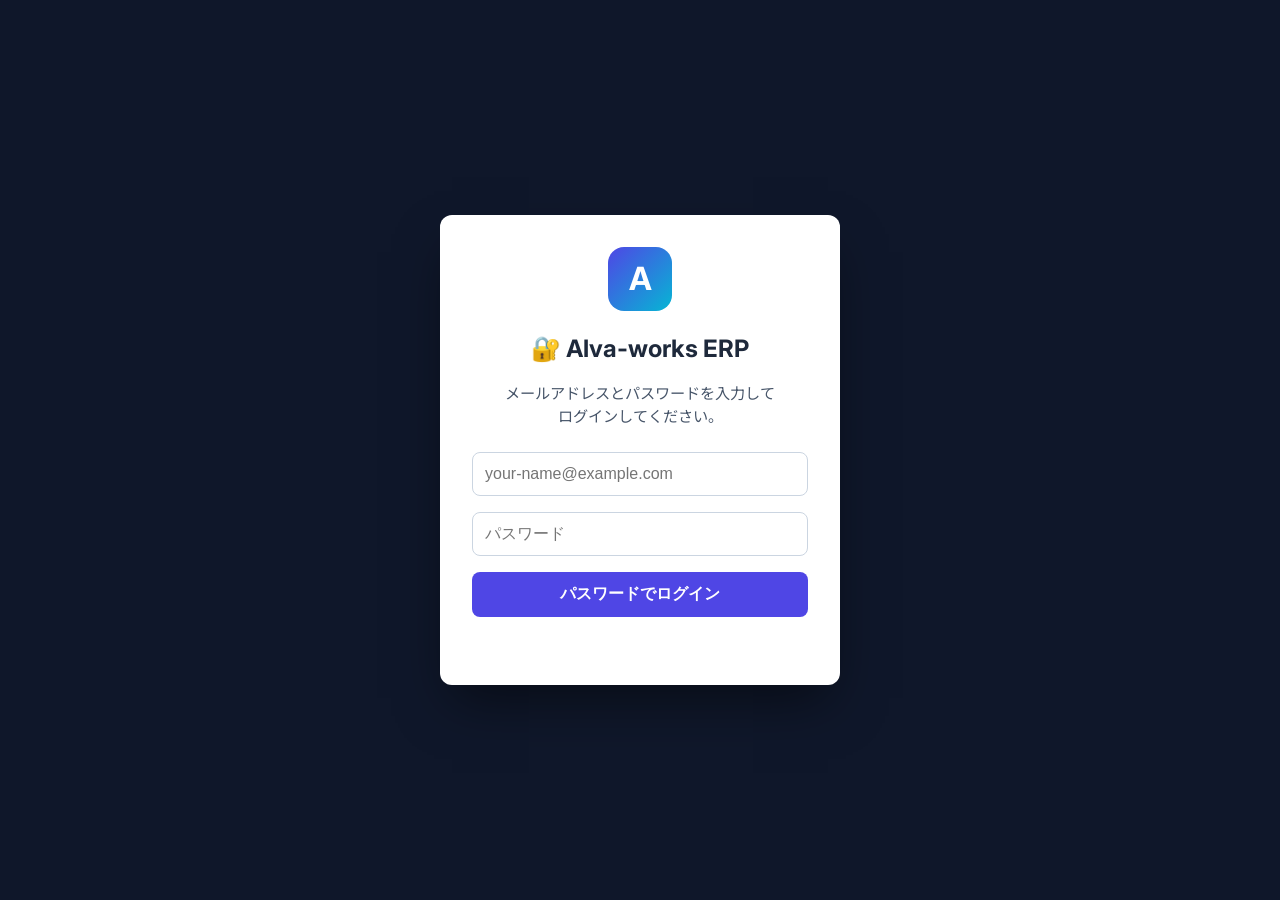
==== index.html @ cbacc8bb "refactor(accounting): remove duplicate expense category breakdown card (v2026.11.27-remove-dup-expen" ====
<!DOCTYPE html>
<html lang="ja">

<head>
  <meta charset="UTF-8">
  <meta name="viewport" content="width=device-width, initial-scale=1.0, maximum-scale=1.0, user-scalable=no">
  <title>Alva-works ERP - 納品請求・財務会計・経費OCR・勤怠管理 統合システム</title>
  <meta name="robots" content="noindex, nofollow, noarchive, nosnippet">
  <meta name="googlebot" content="noindex, nofollow, noarchive, nosnippet">
  <meta name="description" content="株式会社アルバワークス 統合業務システム。インボイス納品請求書発行、財務会計、AI経費OCR解析、タイムカード勤怠管理。">

  <!-- iOS / iPhone ホーム画面ショートカット・PWA設定 -->
  <meta name="mobile-web-app-capable" content="yes">
  <meta name="apple-mobile-web-app-capable" content="yes">
  <meta name="apple-mobile-web-app-status-bar-style" content="black-translucent">
  <meta name="apple-mobile-web-app-title" content="Alva ERP">
  <link rel="apple-touch-icon" href="apple-touch-icon.png">
  <link rel="apple-touch-icon-precomposed" href="apple-touch-icon.png">
  <link rel="icon" type="image/png" href="apple-touch-icon.png">

  <!-- 強制キャッシュ無効化（常に最新コード・最新データを読み込み） -->
  <meta http-equiv="Cache-Control" content="no-cache, no-store, must-revalidate">
  <meta http-equiv="Pragma" content="no-cache">
  <meta http-equiv="Expires" content="0">

  <link rel="stylesheet" href="css/style.css?v=20261127_remove_dup_expense_card">
  <link rel="stylesheet" href="css/print.css?v=20261118_print_pagebreak_fix" media="print">
  <!-- ブラウザ内AI文字認識（OCR）エンジン -->
  <script src="https://cdn.jsdelivr.net/npm/tesseract.js@5/dist/tesseract.min.js"></script>

  <!-- Firebase SDK -->
  <script src="https://www.gstatic.com/firebasejs/10.4.0/firebase-app-compat.js"></script>
  <script src="https://www.gstatic.com/firebasejs/10.4.0/firebase-auth-compat.js"></script>
</head>

<body>

  <!-- モバイル用 Pull-to-Refresh（下に引っ張って最新同期）インジケーター -->
  <div id="pullToRefreshIndicator" class="pull-to-refresh-container">
    <div class="ptr-content">
      <span class="ptr-icon" id="ptrIcon">↓</span>
      <div class="ptr-spinner" id="ptrSpinner"></div>
      <span class="ptr-text" id="ptrText">下に引っ張って最新同期</span>
    </div>
  </div>

  <!-- Firebase Login Overlay -->
  <div id="loginOverlay"
    style="display: flex; position: fixed; inset: 0; background: #0f172a; z-index: 999999; align-items: center; justify-content: center; flex-direction: column; padding: 20px;">
    <div
      style="background: #ffffff; border-radius: 12px; padding: 32px; width: 100%; max-width: 400px; box-shadow: 0 25px 50px -12px rgba(0,0,0,0.5); text-align: center;">
      <div
        style="width: 64px; height: 64px; background: linear-gradient(135deg, #4f46e5, #06b6d4); border-radius: 16px; display: flex; align-items: center; justify-content: center; margin: 0 auto 20px; color: #fff; font-size: 2rem; font-weight: bold;">
        A</div>
      <h2 style="font-size: 1.5rem; color: #1e293b; margin: 0 0 16px;">🔐 Alva-works ERP</h2>
      <p style="color: #475569; font-size: 0.95rem; line-height: 1.5; margin-bottom: 24px;">
        メールアドレスとパスワードを入力して<br>ログインしてください。</p>

      <input type="email" id="loginEmail" placeholder="your-name@example.com"
        style="width: 100%; box-sizing: border-box; padding: 12px; border: 1px solid #cbd5e1; border-radius: 8px; margin-bottom: 16px; font-size: 1rem; outline: none; transition: border-color 0.2s;">

      <input type="password" id="loginPassword" placeholder="パスワード"
        style="width: 100%; box-sizing: border-box; padding: 12px; border: 1px solid #cbd5e1; border-radius: 8px; margin-bottom: 16px; font-size: 1rem; outline: none; transition: border-color 0.2s;">

      <button type="button" id="btnLoginWithPassword"
        style="width: 100%; padding: 12px; background: #4f46e5; color: #fff; border: none; border-radius: 8px; font-size: 1rem; font-weight: bold; cursor: pointer; transition: background 0.2s;">
        パスワードでログイン
      </button>

      <div id="loginMessageArea" style="margin-top: 16px; font-size: 0.85rem; color: #dc2626; min-height: 20px;"></div>
    </div>
  </div>

  <!-- アプリヘッダー -->
  <header class="app-header">
    <div class="brand-area" onclick="window.switchAppView &amp;&amp; window.switchAppView('portal')"
      style="cursor: pointer;" title="メインポータルMENUへ戻る">
      <div class="brand-logo" style="background: linear-gradient(135deg, #4f46e5, #06b6d4);">A</div>
      <div>
        <h1 class="brand-title" style="display: flex; align-items: center; gap: 8px; flex-wrap: wrap;">
          Alva-works ERP
          <span class="brand-subtitle">統合業務スイート</span>
        </h1>
      </div>
    </div>

    <!-- 統合アプリスイッチャー（全専用画面へのクイック遷移） -->
    <nav class="app-switcher-nav" id="appSwitcherNav">
      <button type="button" class="app-switch-btn btn-portal-home active" data-app="portal"
        onclick="window.switchAppView && window.switchAppView('portal')" title="メインポータルMENUへ戻る">
        <span class="app-switch-icon">🏠</span>
        <span class="app-switch-label">MENU</span>
      </button>
      <button type="button" class="app-switch-btn" data-app="invoice"
        onclick="window.switchAppView && window.switchAppView('invoice')" title="納品書・請求書・見積書・領収書作成">
        <span class="app-switch-icon">📄</span>
        <span class="app-switch-label">納品・請求書</span>
      </button>
      <button type="button" class="app-switch-btn" data-app="items"
        onclick="window.switchAppView && window.switchAppView('items')" title="商品・サービス・標準単価マスタ管理">
        <span class="app-switch-icon">📦</span>
        <span class="app-switch-label">商品マスタ</span>
      </button>
      <button type="button" class="app-switch-btn" data-app="clients"
        onclick="window.switchAppView && window.switchAppView('clients')" title="得意先・仕入先取引先マスタ管理">
        <span class="app-switch-icon">🏢</span>
        <span class="app-switch-label">取引先マスタ</span>
      </button>
      <button type="button" class="app-switch-btn" data-app="inventory"
        onclick="window.switchAppView && window.switchAppView('inventory')" title="在庫品目・BOM・ロット入庫・シリアル台帳">
        <span class="app-switch-icon">🏭</span>
        <span class="app-switch-label">在庫マスタ</span>
      </button>
      <button type="button" class="app-switch-btn" data-app="accounting"
        onclick="window.switchAppView && window.switchAppView('accounting')" title="財務会計・収支ダッシュボード・売掛金消込">
        <span class="app-switch-icon">📊</span>
        <span class="app-switch-label">財務会計</span>
      </button>
      <button type="button" class="app-switch-btn" data-app="expenses"
        onclick="window.switchAppView && window.switchAppView('expenses')" title="経費精算・AIレシートOCR読み込み（複数枚個別確認対応）">
        <span class="app-switch-icon">📷</span>
        <span class="app-switch-label">経費読み込み</span>
      </button>
      <button type="button" class="app-switch-btn" data-app="attendance"
        onclick="window.switchAppView && window.switchAppView('attendance')" title="出退勤打刻・タイムカード・出勤簿A4">
        <span class="app-switch-icon">⏰</span>
        <span class="app-switch-label">退勤・勤怠</span>
      </button>
      <button type="button" class="app-switch-btn" data-app="payroll"
        onclick="window.switchAppView && window.switchAppView('payroll')" title="給与計算・支給明細書・勤怠連動">
        <span class="app-switch-icon">💴</span>
        <span class="app-switch-label">給与計算</span>
      </button>
    </nav>

    <div class="header-actions">
      <button type="button" id="btnLogout" class="btn btn-secondary btn-sm"
        style="display: none; border-color: #ef4444; color: #ef4444;" title="ログアウト">
        🚪 ログアウト
      </button>
    </div>
  </header>

  <!-- 統合業務ポータル MENU画面（起動時表示） -->
  <div id="portalMenuScreen" class="portal-menu-screen app-view-screen active">
    <div class="portal-container">

      <!-- ポータルヘッダーバナー -->
      <div class="portal-welcome-card" style="background: #ffffff; border: 1px solid #e2e8f0; color: #0f172a;">
        <div class="portal-welcome-left">
          <div class="portal-company-badge"
            onclick="window.openCompanyProfileModal &amp;&amp; window.openCompanyProfileModal()"
            style="background: #eef2ff; border: 1px solid #c7d2fe; color: #3730a3; font-weight: 700; cursor: pointer;"
            title="クリックして自社情報（社名・インボイス・印鑑・口座）を変更">
            <span class="company-badge-icon">🏢</span>
            <span id="dispPortalCompanyName">株式会社アルバワークス</span>
            <span style="font-size: 11px; margin-left: 4px; color: #6366f1;">✏️変更</span>
          </div>
          <h2 class="portal-main-heading"
            style="color: #0f172a; font-weight: 800; display: flex; align-items: center; gap: 10px; flex-wrap: wrap;">
            Alva-works 業務ポータル
          </h2>
          <p class="portal-sub-heading" style="color: #475569; font-weight: 500;">
            行いたい業務を選択してください。どの画面からでも上部メニューから切り替えが可能です。</p>
        </div>
        <div class="portal-welcome-right">
          <div class="portal-live-clock">
            <div class="live-clock-date" id="portalLiveDate">--年--月--日 (--)</div>
            <div class="live-clock-time" id="portalLiveTime">00:00:00</div>
          </div>
        </div>
      </div>

      <!-- 4大主要モジュール ランチャーカード -->
      <div class="portal-grid">

        <!-- 1. 納品・請求書 -->
        <div class="portal-card card-invoice" onclick="window.switchAppView && window.switchAppView('invoice')"
          title="納品・請求書作成専用画面へ">
          <div class="portal-card-header">
            <div class="portal-card-icon icon-invoice">📄</div>
            <span class="portal-card-tag tag-invoice">帳票作成</span>
          </div>
          <h3 class="portal-card-title">納品・請求書</h3>
          <p class="portal-card-desc">インボイス制度対応の請求書・納品書・見積書・領収書を直感作成。A4リアルタイムプレビュー＆PDF印刷。</p>
          <div class="portal-card-footer">
            <span class="portal-card-action">専用画面を開く <span class="arrow">→</span></span>
          </div>
        </div>

        <!-- 2. 商品マスタ -->
        <div class="portal-card card-items" onclick="window.switchAppView && window.switchAppView('items')"
          title="商品マスタ管理専用画面へ" style="border-top-color: #4f46e5; cursor: pointer;">
          <div class="portal-card-header">
            <div class="portal-card-icon icon-items" style="background: #eef2ff; color: #4f46e5;">📦</div>
            <span class="portal-card-tag tag-items"
              style="background: #eef2ff; color: #4f46e5; font-weight: 700;">品目・単価</span>
          </div>
          <h3 class="portal-card-title">商品マスタ</h3>
          <p class="portal-card-desc">販売商品・サービス・標準単価・販売店仕切り（利益20%）自動計算。伝票明細へワンクリック呼出。</p>
          <div class="portal-card-footer">
            <span class="portal-card-action" style="color: #4f46e5; font-weight: 700;">専用画面を開く <span
                class="arrow">→</span></span>
          </div>
        </div>

        <!-- 3. 取引先マスタ -->
        <div class="portal-card card-clients" onclick="window.switchAppView && window.switchAppView('clients')"
          title="取引先マスタ管理専用画面へ" style="border-top-color: #0284c7; cursor: pointer;">
          <div class="portal-card-header">
            <div class="portal-card-icon icon-clients" style="background: #e0f2fe; color: #0284c7;">🏢</div>
            <span class="portal-card-tag tag-clients"
              style="background: #e0f2fe; color: #0284c7; font-weight: 700;">顧客・仕入先</span>
          </div>
          <h3 class="portal-card-title">取引先マスタ</h3>
          <p class="portal-card-desc">得意先（売上）・仕入先（支払）の宛名・敬称・インボイス登録番号（T番号）・住所・連絡先の一元管理。</p>
          <div class="portal-card-footer">
            <span class="portal-card-action" style="color: #0284c7; font-weight: 700;">専用画面を開く <span
                class="arrow">→</span></span>
          </div>
        </div>

        <!-- 4. 在庫・BOMマスタ -->
        <div class="portal-card card-inventory" onclick="window.switchAppView && window.switchAppView('inventory')"
          title="在庫・BOMマスタ管理専用画面へ" style="border-top-color: #059669; cursor: pointer;">
          <div class="portal-card-header">
            <div class="portal-card-icon icon-inventory" style="background: #ecfdf5; color: #059669;">🏭</div>
            <span class="portal-card-tag tag-inventory"
              style="background: #ecfdf5; color: #059669; font-weight: 700;">在庫・BOM構成</span>
          </div>
          <h3 class="portal-card-title">在庫マスタ</h3>
          <p class="portal-card-desc">DP-5000輸入ロット原価按分計算・PSEバッテリーBOMセット構成・在庫数調整・在庫評価額連動。</p>
          <div class="portal-card-footer">
            <span class="portal-card-action" style="color: #059669; font-weight: 700;">専用画面を開く <span
                class="arrow">→</span></span>
          </div>
        </div>

        <!-- 5. 財務会計 -->
        <div class="portal-card card-accounting" onclick="window.switchAppView && window.switchAppView('accounting')"
          title="財務会計専用画面へ">
          <div class="portal-card-header">
            <div class="portal-card-icon icon-accounting">📊</div>
            <span class="portal-card-tag tag-accounting">月次決算・収支</span>
          </div>
          <h3 class="portal-card-title">財務会計</h3>
          <p class="portal-card-desc">売上集計・売掛金消込・損益計算書（P/L）・自動仕訳帳。経営数値の可視化とグラフ分析ダッシュボード。</p>
          <div class="portal-card-footer">
            <span class="portal-card-action">専用画面を開く <span class="arrow">→</span></span>
          </div>
        </div>

        <!-- 6. 経費読み込み（AI OCR） -->
        <div class="portal-card card-expenses" onclick="window.switchAppView && window.switchAppView('expenses')"
          title="経費読み込み専用画面へ">
          <div class="portal-card-header">
            <div class="portal-card-icon icon-expenses">📷</div>
            <div style="display: flex; gap: 4px; align-items: center;">
              <span class="portal-card-tag tag-expenses">AI OCR解析</span>
              <span
                style="font-size: 10px; background: #e0e7ff; color: #4338ca; border: 1px solid #c7d2fe; padding: 2px 7px; border-radius: 9999px; font-weight: 700;">✨複数枚対応済</span>
            </div>
          </div>
          <h3 class="portal-card-title">経費読み込み</h3>
          <p class="portal-card-desc">複数画像のドロップ対応！レシート・領収書を1枚ずつプレビュー確認しながら個別に経費登録できます。</p>
          <div class="portal-card-footer">
            <span class="portal-card-action">専用画面を開く <span class="arrow">→</span></span>
          </div>
        </div>

        <!-- 7. 勤怠打刻（退勤・出退勤タイムカード） -->
        <div class="portal-card card-attendance" onclick="window.switchAppView && window.switchAppView('attendance')"
          title="勤怠打刻専用画面へ">
          <div class="portal-card-header">
            <div class="portal-card-icon icon-attendance">⏰</div>
            <span class="portal-card-tag tag-attendance">出退勤・出勤簿</span>
          </div>
          <h3 class="portal-card-title">退勤・勤怠打刻</h3>
          <p class="portal-card-desc">ワンタップ出勤・退勤打刻（休憩1時間自動控除）。打刻漏れ修正、月次実働・残業集計、出勤簿A4帳票出力＆印刷。</p>
          <div class="portal-card-footer">
            <span class="portal-card-action">専用画面を開く <span class="arrow">→</span></span>
          </div>
        </div>

        <!-- 8. 給与計算（月給制・勤怠連動・明細書） -->
        <div class="portal-card card-payroll" onclick="window.switchAppView && window.switchAppView('payroll')"
          title="給与計算専用画面へ" style="border-top-color: #0284c7;">
          <div class="portal-card-header">
            <div class="portal-card-icon icon-payroll" style="background: #e0f2fe; color: #0284c7;">💴</div>
            <span class="portal-card-tag tag-payroll" style="background: #e0f2fe; color: #0284c7;">給与明細・社保</span>
          </div>
          <h3 class="portal-card-title">給与計算・明細書</h3>
          <p class="portal-card-desc">宮崎真輔様（月給20万）の給与計算。勤怠アプリの実働・残業と自動連動、社保・所得税自動算出、A4給与支給明細書発行。</p>
          <div class="portal-card-footer">
            <span class="portal-card-action">専用画面を開く <span class="arrow">→</span></span>
          </div>
        </div>

        <!-- 9. 経理・操作マニュアル（初心者対応講義スタイル） -->
        <div class="portal-card card-manual" onclick="window.open('manual.html', '_blank')"
          title="経理初心者向け完全講義マニュアル（別タブ）を開く" style="border-top-color: #059669; cursor: pointer;">
          <div class="portal-card-header">
            <div class="portal-card-icon icon-manual" style="background: #ecfdf5; color: #059669;">📖</div>
            <span class="portal-card-tag tag-manual"
              style="background: #ecfdf5; color: #059669; font-weight: 700;">初心者講義</span>
          </div>
          <h3 class="portal-card-title">経理・操作マニュアル</h3>
          <p class="portal-card-desc">簿記不要！実画面スクショ13枚付きの完全講義。DP-5000輸入原価・シリアル引当・レシートAI精算・給与仕訳から月次決算までやさしく解説。</p>
          <div class="portal-card-footer">
            <span class="portal-card-action" style="color: #059669; font-weight: 700;">マニュアルを開く（別タブ） <span
                class="arrow">→</span></span>
          </div>
        </div>

      </div>

      <!-- 補助マスタ・クイックリンクバー -->
      <div class="portal-quick-bar">
        <span class="quick-bar-label">設定・マスタ管理:</span>
        <button type="button" class="quick-link-btn"
          onclick="window.openCompanyProfileModal && window.openCompanyProfileModal()"
          style="background: #eef2ff; border-color: #c7d2fe; color: #4338ca; font-weight: 700;">
          🏢 自社情報設定
        </button>
        <button type="button" class="quick-link-btn" onclick="window.switchAppView && window.switchAppView('items')">
          📦 商品マスタ
        </button>
        <button type="button" class="quick-link-btn" onclick="window.switchAppView && window.switchAppView('clients')">
          👥 取引先マスタ
        </button>
        <button type="button" class="quick-link-btn" id="btnPortalOpenInventoryMaster"
          onclick="window.switchAppView && window.switchAppView('inventory')">
          🏭 在庫マスタ
        </button>
        <button type="button" class="quick-link-btn" onclick="window.openBackupModal && window.openBackupModal()">
          💾 データ管理・バックアップ
        </button>
        <a href="manual.html" target="_blank" class="quick-link-btn" id="btnFooterManual"
          style="background: #f0fdf4; border-color: #86efac; color: #166534; font-weight: 700; text-decoration: none; display: inline-flex; align-items: center; gap: 4px;">
          📖 経理・操作マニュアル
        </a>
        <div
          style="margin-left: auto; display: inline-flex; align-items: center; gap: 6px; font-size: 11px; color: #64748b; font-weight: 600; padding: 4px 8px;">
          <span>システムバージョン:</span>
          <span
            style="color: #047857; font-weight: 700; background: #ecfdf5; border: 1px solid #a7f3d0; padding: 1px 8px; border-radius: 9999px;">v2026.11.27-remove-dup-expense-card</span>
        </div>
      </div>

    </div>
  </div>

  <!-- メインレイアウト（納品・請求書専用画面） -->
  <main class="app-layout app-view-screen" id="appLayoutInvoice">

    <!-- 左側：入力エディタ -->
    <aside class="editor-sidebar">

      <!-- 書類種別セレクター ＆ ポータル復帰バー -->
      <div style="padding: 12px 20px 0 20px; background: #ffffff;">
        <div
          style="display: flex; justify-content: space-between; align-items: center; margin-bottom: 8px; flex-wrap: wrap; gap: 8px;">
          <div style="display: flex; align-items: center; gap: 8px;">
            <label class="form-label"
              style="margin-bottom: 0; font-size: 0.85rem; font-weight: 700; color: #334155;">帳票の種類</label>
          </div>
          <div style="display: flex; gap: 6px; align-items: center;">
            <button type="button" id="btnVoiceInput" class="btn btn-secondary btn-xs"
              style="padding: 4px 10px; font-size: 0.775rem; font-weight: 600; display: inline-flex; align-items: center; gap: 4px; color: #4f46e5; border-color: #c7d2fe; background: #eef2ff;"
              title="音声で一括入力">
              🎙️ 音声入力
            </button>
            <button type="button" id="btnNewDoc" class="btn btn-secondary btn-xs"
              style="padding: 4px 10px; font-size: 0.775rem; font-weight: 600; display: inline-flex; align-items: center; gap: 4px;"
              title="新しい書類を作成">
              <svg width="13" height="13" viewBox="0 0 24 24" fill="none" stroke="currentColor" stroke-width="2">
                <path d="M12 5v14M5 12h14" />
              </svg>
              新規作成
            </button>
          </div>
        </div>

        <!-- 【一行追加】書類履歴 ＆ サーバー最新同期クイック連携バー（スマホでも押しやすい2分割グリッド） -->
        <div style="display: grid; grid-template-columns: 1fr 1fr; gap: 8px; margin-bottom: 12px;">
          <button type="button" id="btnOpenHistorySidebar" class="btn btn-secondary btn-xs"
            style="padding: 7px 10px; font-size: 0.8rem; font-weight: 700; display: inline-flex; align-items: center; justify-content: center; gap: 6px; background: #ffffff; border: 1px solid #cbd5e1; color: #1e293b; border-radius: 6px; box-shadow: 0 1px 2px rgba(0,0,0,0.05); cursor: pointer;"
            onclick="window.openHistoryModal &amp;&amp; window.openHistoryModal()"
            title="書類履歴・過去伝票の複合検索（商品同時購入・取引先・年月）を開く">
            <svg width="14" height="14" viewBox="0 0 24 24" fill="none" stroke="currentColor" stroke-width="2">
              <circle cx="12" cy="12" r="10" />
              <polyline points="12 6 12 12 16 14" />
            </svg>
            📚 書類履歴
          </button>
          <button type="button" id="btnSyncHistoryToolbar" class="btn btn-outline btn-xs"
            onclick="window.triggerManualSyncInvoices &amp;&amp; window.triggerManualSyncInvoices(this)"
            style="padding: 7px 10px; font-size: 0.8rem; font-weight: 700; display: inline-flex; align-items: center; justify-content: center; gap: 6px; color: #0284c7; border: 1px solid #bae6fd; background: #f0f9ff; border-radius: 6px; box-shadow: 0 1px 2px rgba(2,132,199,0.08); cursor: pointer;"
            title="サーバーから最新の書類データを取得して他端末の変更（下書き戻し等）を即時反映">
            <svg width="14" height="14" viewBox="0 0 24 24" fill="none" stroke="currentColor" stroke-width="2.5">
              <polyline points="23 4 23 10 17 10" />
              <path d="M20.49 15a9 9 0 1 1-2.12-9.36L23 10" />
            </svg>
            🔄 最新同期
          </button>
        </div>
        <div class="doc-type-selector" id="docTypeSelector" style="grid-template-columns: repeat(2, 1fr); gap: 10px;">
          <button type="button" class="doc-type-btn active" data-type="invoice"
            style="display: flex; flex-direction: column; align-items: center; justify-content: center; gap: 3px; padding: 10px 8px;">
            <span style="font-weight: 800; font-size: 0.95rem;">📑 納品請求書</span>
            <span style="font-size: 0.72rem; opacity: 0.85; font-weight: 600;">（請求・納品・領収 3枚セット）</span>
          </button>
          <button type="button" class="doc-type-btn" data-type="estimate"
            style="display: flex; flex-direction: column; align-items: center; justify-content: center; gap: 3px; padding: 10px 8px;">
            <span style="font-weight: 800; font-size: 0.95rem;">📋 見積書</span>
            <span style="font-size: 0.72rem; opacity: 0.85; font-weight: 600;">（御見積書 単票）</span>
          </button>
        </div>

        <!-- 帳票言語切替スイッチ（国内：日本語 ⇔ 海外輸出：English 3点セット） -->
        <div id="docLanguageBar"
          style="margin-top: 8px; padding: 7px 10px; background: #f8fafc; border: 1px solid #cbd5e1; border-radius: 8px; display: flex; flex-direction: column; gap: 6px;">
          <div style="display: flex; align-items: center; justify-content: space-between; gap: 6px;">
            <span style="font-size: 0.72rem; font-weight: 700; color: #334155;">🌐 帳票言語:</span>
            <div style="display: inline-flex; gap: 4px; flex: 1; justify-content: flex-end;">
              <button type="button" id="btnDocLangJa" data-doc-lang="ja"
                onclick="window.setDocLanguage &amp;&amp; window.setDocLanguage('ja')"
                style="padding: 4px 10px; font-size: 0.73rem; font-weight: 700; border-radius: 6px; border: 1.5px solid #2563eb; background: #eff6ff; color: #1d4ed8; cursor: pointer;">
                🇯🇵 日本語（国内）
              </button>
              <button type="button" id="btnDocLangEn" data-doc-lang="en"
                onclick="window.setDocLanguage &amp;&amp; window.setDocLanguage('en')"
                style="padding: 4px 10px; font-size: 0.73rem; font-weight: 700; border-radius: 6px; border: 1px solid #cbd5e1; background: #ffffff; color: #475569; cursor: pointer;">
                🌐 English（海外輸出）
              </button>
            </div>
          </div>

          <!-- 海外輸出（English）モード専用：通貨・Incoterms・輸送経路・出荷元・梱包・英語銀行情報パネル -->
          <div id="exportSettingsPanel"
            style="display: none; flex-direction: column; gap: 7px; padding-top: 6px; border-top: 1px dashed #93c5fd;">
            <button type="button" id="btnToggleExportSettingsBody"
              onclick="(function(btn){var b=document.getElementById('exportSettingsBody');if(!b)return;var open=b.style.display!=='none';b.style.display=open?'none':'flex';var ic=btn.querySelector('.exp-toggle-icon');if(ic)ic.textContent=open?'▶ 開く':'▼ 畳む';})(this)"
              style="display: flex; align-items: center; justify-content: space-between; width: 100%; background: #e0f2fe; border: 1px solid #bae6fd; border-radius: 6px; padding: 5px 8px; font-size: 0.72rem; font-weight: 800; color: #0369a1; cursor: pointer; text-align: left;">
              <span>✈️ 海外輸出ドキュメント設定（Invoice / Packing List / Receipt）</span>
              <span class="exp-toggle-icon" style="font-size: 0.68rem; background: #ffffff; padding: 1px 6px; border-radius: 4px; border: 1px solid #93c5fd;">▼ 畳む</span>
            </button>
            <div id="exportSettingsBody" style="display: flex; flex-direction: column; gap: 7px;">
            <div style="display: grid; grid-template-columns: 0.9fr 1.1fr; gap: 6px;">
              <div>
                <label style="font-size: 0.68rem; font-weight: 700; color: #334155; display: block;">通貨 (Currency)</label>
                <select id="expCurrency" class="form-select" style="font-size: 0.78rem; font-weight: 700; padding: 3px 6px;">
                  <option value="USD">USD ($)</option>
                  <option value="EUR">EUR (€)</option>
                  <option value="JPY" selected>JPY (¥)</option>
                  <option value="GBP">GBP (£)</option>
                  <option value="CNY">CNY (¥)</option>
                </select>
              </div>
              <div>
                <label style="font-size: 0.68rem; font-weight: 700; color: #334155; display: block;">円換算レート (会計用・任意)</label>
                <input type="text" inputmode="decimal" id="expExchangeRate" class="form-input" placeholder="例: 155.00"
                  style="font-size: 0.78rem; font-family: monospace; padding: 3px 6px;">
              </div>
            </div>
            <div id="expJpyEquivHint" style="display: none; font-size: 0.7rem; font-weight: 700; color: #047857; background: #ecfdf5; border: 1px solid #a7f3d0; border-radius: 4px; padding: 2px 6px;"></div>

            <div style="display: grid; grid-template-columns: 0.8fr 1.2fr; gap: 6px;">
              <div>
                <label style="font-size: 0.68rem; font-weight: 700; color: #334155; display: block;">Incoterms</label>
                <select id="expIncoterm" class="form-select" style="font-size: 0.78rem; font-weight: 700; padding: 3px 6px;">
                  <option value="EXW">EXW</option>
                  <option value="FOB" selected>FOB</option>
                  <option value="CIF">CIF</option>
                  <option value="DDP">DDP</option>
                  <option value="FCA">FCA</option>
                  <option value="DAP">DAP</option>
                </select>
              </div>
              <div>
                <label style="font-size: 0.68rem; font-weight: 700; color: #334155; display: block;">港・都市 (Port / City)</label>
                <input type="text" id="expIncotermPlace" class="form-input" placeholder="例: Tokyo, Japan"
                  style="font-size: 0.78rem; padding: 3px 6px;">
              </div>
            </div>

            <div>
              <label style="font-size: 0.68rem; font-weight: 700; color: #334155; display: block;">支払条件 (PAYMENT)</label>
              <input type="text" id="expPaymentTerms" class="form-input" placeholder="例: T/T IN ADVANCE / 50% T/T Advance"
                style="font-size: 0.78rem; padding: 3px 6px;">
            </div>

            <!-- 発地・仕向地・輸送手段・運賃・原産国 -->
            <div style="background: #ffffff; border: 1px solid #dbeafe; border-radius: 6px; padding: 6px 8px;">
              <div style="font-size: 0.68rem; font-weight: 800; color: #1e40af; margin-bottom: 4px;">🚢 輸送経路・条件（Shipment Route &amp; Vessel）</div>
              <div style="display: grid; grid-template-columns: 1fr 1fr; gap: 5px; margin-bottom: 5px;">
                <div>
                  <label style="font-size: 0.64rem; font-weight: 700; color: #475569; display: block;">SHIPMENT FROM</label>
                  <input type="text" id="expShipmentFrom" class="form-input" placeholder="JAPAN" style="font-size: 0.74rem; padding: 3px 6px;">
                </div>
                <div>
                  <label style="font-size: 0.64rem; font-weight: 700; color: #475569; display: block;">TO (Destination)</label>
                  <input type="text" id="expShipmentTo" class="form-input" placeholder="例: GERMANY / USA" style="font-size: 0.74rem; padding: 3px 6px;">
                </div>
              </div>
              <div style="display: grid; grid-template-columns: 1.2fr 0.8fr; gap: 5px; margin-bottom: 5px;">
                <div>
                  <label style="font-size: 0.64rem; font-weight: 700; color: #475569; display: block;">VESSEL / MODE</label>
                  <input type="text" id="expVessel" list="expVesselOptions" class="form-input" placeholder="OCEAN SHIPMENT / AIR SHIPMENT / TBA" style="font-size: 0.74rem; padding: 3px 6px;">
                  <datalist id="expVesselOptions">
                    <option value="OCEAN SHIPMENT"></option>
                    <option value="AIR SHIPMENT"></option>
                    <option value="COURIER (DHL / FedEx)"></option>
                    <option value="TBA"></option>
                  </datalist>
                </div>
                <div>
                  <label style="font-size: 0.64rem; font-weight: 700; color: #475569; display: block;">FREIGHT</label>
                  <select id="expFreight" class="form-select" style="font-size: 0.74rem; font-weight: 700; padding: 3px 6px;">
                    <option value="">（未指定）</option>
                    <option value="COLLECT">COLLECT</option>
                    <option value="PREPAID">PREPAID</option>
                  </select>
                </div>
              </div>
              <div>
                <label style="font-size: 0.64rem; font-weight: 700; color: #475569; display: block;">COUNTRY OF ORIGIN</label>
                <input type="text" id="expCountryOfOrigin" class="form-input" placeholder="JAPAN" style="font-size: 0.74rem; padding: 3px 6px;">
              </div>
            </div>

            <!-- 出荷元（Ship From / Ex-Works Location：メーカー直送・代行出荷対応） -->
            <div style="background: #ffffff; border: 1px solid #e2e8f0; border-radius: 6px; padding: 6px 8px;">
              <div style="display: flex; justify-content: space-between; align-items: center; gap: 6px; margin-bottom: 4px;">
                <label style="font-size: 0.68rem; font-weight: 800; color: #475569; margin: 0;">🏭 出荷元 (Ship From / Ex-Works・任意)</label>
                <select id="expShipFromVendorSelect" class="form-select" style="font-size: 0.68rem; padding: 2px 5px; max-width: 145px;" title="取引先・仕入先マスタから英語社名・住所を引用">
                  <option value="">マスタから引用...</option>
                </select>
              </div>
              <textarea id="expShipFrom" class="form-input" rows="2"
                placeholder="メーカー直送・代行出荷時の出荷元英語社名・住所（空欄時は非表示）"
                style="font-size: 0.73rem; line-height: 1.4; padding: 4px 6px;"></textarea>
              <div style="display: flex; flex-wrap: wrap; gap: 4px; margin-top: 4px;">
                <button type="button" id="btnInsertOnBehalfRemark"
                  style="font-size: 0.66rem; font-weight: 700; padding: 2px 7px; border-radius: 4px; border: 1px solid #93c5fd; background: #eff6ff; color: #1d4ed8; cursor: pointer;"
                  title="Ship From の出荷元名を使った代行出荷注記（ON BEHALF OF...）を備考欄へ挿入">
                  ＋ 代行出荷注記をRemarksへ挿入
                </button>
                <button type="button" id="btnInsertBankChargeRemark"
                  style="font-size: 0.66rem; font-weight: 700; padding: 2px 7px; border-radius: 4px; border: 1px solid #cbd5e1; background: #f8fafc; color: #334155; cursor: pointer;"
                  title="海外送金手数料の買主負担注記を備考欄へ挿入">
                  ＋ 銀行手数料注記
                </button>
              </div>
            </div>

            <!-- 梱包情報（Packing List用・任意） -->
            <div style="background: #ffffff; border: 1px solid #e2e8f0; border-radius: 6px; padding: 6px 8px;">
              <div style="font-size: 0.68rem; font-weight: 800; color: #475569; margin-bottom: 5px;">📦 Packing List 梱包・パレット・容積・荷印（任意）</div>
              <div style="display: grid; grid-template-columns: 1fr 1fr; gap: 6px; margin-bottom: 6px;">
                <div>
                  <label for="expCartons" style="font-size: 0.63rem; font-weight: 700; color: #475569; display: block; margin-bottom: 2px;">総梱包数 (Cartons / Pallet)</label>
                  <input type="text" id="expCartons" class="form-input" placeholder="例: 1 Pallet (24 Ctns.)" style="font-size: 0.74rem; padding: 3px 6px;">
                </div>
                <div>
                  <label for="expDimensions" style="font-size: 0.63rem; font-weight: 700; color: #475569; display: block; margin-bottom: 2px;">パレット寸法 (PALLET SIZE)</label>
                  <input type="text" id="expDimensions" class="form-input" placeholder="例: 1100mm x 1100mm x 860mm" style="font-size: 0.74rem; padding: 3px 6px;">
                </div>
                <div>
                  <label for="expNetWeight" style="font-size: 0.63rem; font-weight: 700; color: #475569; display: block; margin-bottom: 2px;">総正味重量 N/W (kg)</label>
                  <input type="text" inputmode="decimal" id="expNetWeight" class="form-input" placeholder="行別入力時は自動合算" style="font-size: 0.74rem; padding: 3px 6px; font-family: monospace;">
                </div>
                <div>
                  <label for="expGrossWeight" style="font-size: 0.63rem; font-weight: 700; color: #475569; display: block; margin-bottom: 2px;">総重量 G/W (kg)</label>
                  <input type="text" inputmode="decimal" id="expGrossWeight" class="form-input" placeholder="行別入力時は自動合算" style="font-size: 0.74rem; padding: 3px 6px; font-family: monospace;">
                </div>
                <div>
                  <label for="expPalletWeight" style="font-size: 0.63rem; font-weight: 700; color: #475569; display: block; margin-bottom: 2px;">パレット風袋重量 (kg)</label>
                  <input type="text" inputmode="decimal" id="expPalletWeight" class="form-input" placeholder="例: 10" style="font-size: 0.74rem; padding: 3px 6px; font-family: monospace;">
                </div>
                <div>
                  <label for="expMeasurement" style="font-size: 0.63rem; font-weight: 700; color: #475569; display: block; margin-bottom: 2px;">容積 (Measurement / M3)</label>
                  <input type="text" id="expMeasurement" class="form-input" placeholder="例: 1.04 M3" style="font-size: 0.74rem; padding: 3px 6px; font-family: monospace;">
                </div>
              </div>
              <div>
                <div style="display: flex; justify-content: space-between; align-items: center; gap: 4px; margin-bottom: 3px;">
                  <label style="font-size: 0.64rem; font-weight: 700; color: #475569; margin: 0;">SHIPPING MARKS（シッピングマーク / 荷印枠）</label>
                  <button type="button" id="btnInsertShippingMarks"
                    style="font-size: 0.64rem; font-weight: 700; padding: 1px 6px; border-radius: 4px; border: 1px solid #93c5fd; background: #eff6ff; color: #1d4ed8; cursor: pointer;"
                    title="宛先社名・原産国から荷印テンプレートを自動生成">
                    ＋ 荷印を自動生成
                  </button>
                </div>
                <textarea id="expShippingMarks" class="form-input" rows="3"
                  placeholder="例:&#10;Buyer Name&#10;PORT / CITY&#10;P/No. 1&#10;MADE IN JAPAN"
                  style="font-size: 0.73rem; line-height: 1.35; padding: 4px 6px; font-family: monospace;"></textarea>
              </div>
            </div>

            <div>
              <label style="font-size: 0.68rem; font-weight: 700; color: #334155; display: block;">英語銀行情報 (Bank Information / SWIFT)</label>
              <textarea id="expBankInfoEn" class="form-input" rows="2"
                placeholder="Bank Name, Branch, SWIFT/BIC, Account No., Beneficiary Name..."
                style="font-size: 0.74rem; line-height: 1.4; padding: 4px 6px;"></textarea>
            </div>
            </div>
          </div>
        </div>

        <!-- 確定発行中ステータス ＆ 確定取消バー（左側入力パネル用） -->
        <div id="sidebarIssuedBanner"
          style="display: none; margin-top: 10px; margin-bottom: 4px; padding: 8px 12px; background: #fef2f2; border: 1px solid #fecaca; border-radius: 8px; align-items: center; justify-content: space-between; gap: 8px; transition: all 0.2s ease;">
          <div
            style="display: flex; align-items: center; gap: 6px; font-size: 0.775rem; color: #991b1b; font-weight: 700;">
            <span style="font-size: 8px; color: #ef4444;">●</span>
            <span>確定発行済（財務会計連動中）</span>
          </div>
          <button type="button" id="btnSidebarCancelIssue" class="btn btn-sm"
            style="padding: 4px 10px; font-size: 0.75rem; font-weight: 700; background: linear-gradient(135deg, #ef4444, #dc2626); color: white; border: none; border-radius: 6px; box-shadow: 0 1px 3px rgba(220,38,38,0.3); display: inline-flex; align-items: center; gap: 4px; cursor: pointer;"
            title="この書類の確定発行を取り消し、財務会計から除外して下書きに戻します">
            <svg width="12" height="12" viewBox="0 0 24 24" fill="none" stroke="currentColor" stroke-width="2">
              <path d="M3 12a9 9 0 1 0 9-9 9.75 9.75 0 0 0-6.74 2.74L3 8" />
              <polyline points="3 3 3 8 8 8" />
            </svg>
            確定取消（下書きへ）
          </button>
        </div>

        <!-- 元見積書リンクバナー（見積書から納品請求書を作成した場合に表示） -->
        <div id="sidebarSourceEstimateBanner"
          style="display: none; margin-top: 8px; margin-bottom: 4px; padding: 7px 12px; background: #fffbeb; border: 1px solid #fde68a; border-radius: 8px; align-items: center; justify-content: space-between; gap: 8px;">
          <div
            style="display: flex; align-items: center; gap: 6px; font-size: 0.775rem; color: #92400e; font-weight: 700;">
            <span>📋</span>
            <span>元見積: <span id="sidebarSourceEstimateNumber" style="font-family: monospace;"></span> から作成</span>
          </div>
          <button type="button" id="btnViewSourceEstimate" class="btn btn-xs"
            style="padding: 3px 9px; font-size: 0.725rem; font-weight: 700; background: #ffffff; color: #b45309; border: 1px solid #fcd34d; border-radius: 5px; cursor: pointer;"
            title="作成元の見積書の内容を確認します">
            元見積を確認
          </button>
        </div>

        <!-- 見積書編集中：ワンクリック複製・納品請求書作成バー -->
        <div id="sidebarConvertEstimateBanner"
          style="display: none; margin-top: 8px; margin-bottom: 4px; padding: 7px 12px; background: #eff6ff; border: 1px solid #bfdbfe; border-radius: 8px; align-items: center; justify-content: space-between; gap: 8px;">
          <div style="font-size: 0.74rem; color: #1e40af; font-weight: 600; line-height: 1.35;">
            販売決まり次第、元の見積書を残して下書き作成できます
          </div>
          <button type="button" id="btnConvertEstimateToInvoice" class="btn btn-sm"
            style="padding: 4px 10px; font-size: 0.75rem; font-weight: 700; background: linear-gradient(135deg, #2563eb, #1d4ed8); color: #ffffff; border: none; border-radius: 6px; box-shadow: 0 1px 3px rgba(37,99,235,0.28); white-space: nowrap; cursor: pointer;"
            title="この見積書を複製して種別を「納品請求書（下書き）」に切り替えます（確定は手動）">
            📑 納品請求書へ複製切替
          </button>
        </div>
      </div>

      <!-- エディタタブ -->
      <div class="editor-tabs">
        <button type="button" class="editor-tab-btn active" data-tab="tab-basic" onclick="switchEditorTab('tab-basic')">
          <svg width="14" height="14" viewBox="0 0 24 24" fill="none" stroke="currentColor" stroke-width="2">
            <path d="M14 2H6a2 2 0 0 0-2 2v16a2 2 0 0 0 2 2h12a2 2 0 0 0 2-2V8z" />
            <polyline points="14 2 14 8 20 8" />
          </svg>
          基本・取引先
        </button>
        <button type="button" class="editor-tab-btn" data-tab="tab-items" onclick="switchEditorTab('tab-items')">
          <svg width="14" height="14" viewBox="0 0 24 24" fill="none" stroke="currentColor" stroke-width="2">
            <line x1="8" y1="6" x2="21" y2="6" />
            <line x1="8" y1="12" x2="21" y2="12" />
            <line x1="8" y1="18" x2="21" y2="18" />
            <line x1="3" y1="6" x2="3.01" y2="6" />
            <line x1="3" y1="12" x2="3.01" y2="12" />
            <line x1="3" y1="18" x2="3.01" y2="18" />
          </svg>
          明細一覧 (<span id="itemCountBadge">0</span>)
        </button>
      </div>

      <!-- エディタコンテンツエリア -->
      <div class="editor-content">

        <!-- タブ1: 基本情報・取引先 -->
        <div class="tab-pane active" id="tab-basic">

          <div class="form-section">
            <div class="section-header">
              <span class="section-title">
                <svg width="16" height="16" viewBox="0 0 24 24" fill="none" stroke="currentColor" stroke-width="2">
                  <circle cx="12" cy="12" r="10" />
                  <polyline points="12 6 12 12 14 14" />
                </svg>
                書類メタ情報
              </span>
            </div>

            <div class="form-group">
              <label class="form-label" for="inputDocNumber">書類番号</label>
              <div style="display: flex; gap: 8px;">
                <input type="text" id="inputDocNumber" class="form-input" placeholder="INV-202609-001">
                <button type="button" id="btnRegenDocNumber" class="btn btn-secondary btn-sm"
                  title="新しい番号を自動採番">採番</button>
              </div>
            </div>

            <div class="form-row">
              <div class="form-group">
                <label class="form-label" for="inputIssueDate" id="labelIssueDate">発行日</label>
                <input type="date" id="inputIssueDate" class="form-input">
              </div>
              <div class="form-group">
                <label class="form-label" for="inputDueDate" id="labelDueDate">お支払期日</label>
                <input type="date" id="inputDueDate" class="form-input">
              </div>
            </div>

            <div class="form-group">
              <label class="form-label" for="inputTitle">件名 (タイトル)</label>
              <input type="text" id="inputTitle" class="form-input" placeholder="例: Webサイト制作業務 8月分">
            </div>
          </div>

          <div class="form-section">
            <div class="section-header">
              <span class="section-title">
                <svg width="16" height="16" viewBox="0 0 24 24" fill="none" stroke="currentColor" stroke-width="2">
                  <path d="M20 21v-2a4 4 0 0 0-4-4H8a4 4 0 0 0-4 4v2" />
                  <circle cx="12" cy="7" r="4" />
                </svg>
                取引先（宛名）情報
              </span>
            </div>

            <div class="form-row">
              <div class="form-group" style="grid-column: span 1.5;">
                <div style="display: flex; justify-content: space-between; align-items: center; margin-bottom: 4px;">
                  <label class="form-label" for="inputClientName" style="margin-bottom: 0;">取引先 会社名 / 屋号</label>
                  <button type="button" id="btnSelectClientFromMaster" class="btn btn-outline btn-xs"
                    onclick="window.openClientMasterModal &amp;&amp; window.openClientMasterModal('customer')"
                    style="font-size: 0.7rem; padding: 2px 7px; color: var(--primary); border-color: var(--primary);"
                    title="取引先マスタから選択して一発入力">
                    🏢 マスタから選択
                  </button>
                </div>
                <input type="text" id="inputClientName" class="form-input" placeholder="例: 株式会社サンプル"
                  list="clientMasterDatalist" autocomplete="off">
                <datalist id="clientMasterDatalist"></datalist>
              </div>
              <div class="form-group" style="grid-column: span 0.5;">
                <label class="form-label" for="inputClientHonorific">敬称</label>
                <select id="inputClientHonorific" class="form-select">
                  <option value="御中">御中</option>
                  <option value="様">様</option>
                  <option value="殿">殿</option>
                  <option value="">なし</option>
                </select>
              </div>
            </div>

            <div class="form-row">
              <div class="form-group">
                <div style="display: flex; justify-content: space-between; align-items: center; margin-bottom: 4px;">
                  <label class="form-label" for="inputClientCode" style="font-size: 0.8rem; margin-bottom: 0;">販売店コード
                    (任意)</label>
                  <button type="button" id="btnAutoGenerateDocClientCode" class="btn btn-xs"
                    style="padding: 1px 7px; font-size: 0.72rem; color: #4338ca; background: #eef2ff; border: 1px solid #c7d2fe; border-radius: 4px; cursor: pointer; font-weight: 600;"
                    title="重複しない5桁の乱数コードを自動生成">⚡ 自動生成</button>
                </div>
                <input type="text" id="inputClientCode" class="form-input" placeholder="例: 50847, 62835"
                  style="font-family: monospace;">
                <div id="docClientCodeWarn"
                  style="display: none; color: #dc2626; font-size: 0.75rem; font-weight: 600; margin-top: 3px; line-height: 1.3;">
                </div>
              </div>
              <div class="form-group">
                <label class="form-label" for="inputClientZip">郵便番号</label>
                <input type="text" id="inputClientZip" class="form-input" placeholder="100-0001">
              </div>
            </div>

            <div class="form-row">
              <div class="form-group">
                <label class="form-label" for="inputClientAddress">住所</label>
                <input type="text" id="inputClientAddress" class="form-input" placeholder="東京都千代田区千代田1-1">
              </div>
              <div class="form-group">
                <label class="form-label" for="inputClientContact">部署・担当者名 (任意)</label>
                <input type="text" id="inputClientContact" class="form-input" placeholder="例: 開発部 佐藤 様">
              </div>
            </div>

            <!-- 販売店経由時のユーザー（エンドユーザー）記入欄 -->
            <div class="form-group"
              style="margin-top: 10px; background: #f0fdf4; border: 1px solid #bbf7d0; border-radius: 6px; padding: 10px 12px;">
              <div style="display: flex; justify-content: space-between; align-items: center; margin-bottom: 4px;">
                <label class="form-label" for="inputEndUserName"
                  style="margin-bottom: 0; color: #166534; font-weight: 700; font-size: 0.8rem;">
                  👤 ユーザー名記入欄（販売店経由のエンドユーザー様）
                </label>
                <span style="font-size: 0.72rem; color: #15803d; font-weight: 600;">※タイトル下に「○○ 様分」と表示</span>
              </div>
              <input type="text" id="inputEndUserName" class="form-input" placeholder="例: 山田太郎、○○クリニック（未入力時は非表示）"
                style="background: #ffffff;">
              <div style="font-size: 0.7rem; color: #4b5563; margin-top: 4px; line-height: 1.4;">
                ※未入力の場合は「様分」を含め完全に非表示となり、件名が自動的に繰り上がります。
              </div>
            </div>
          </div>

          <!-- 自社情報サマリーカード（設定は共通モーダルで一括管理） -->
          <div class="form-section"
            style="background: #f8fafc; border: 1px solid #e2e8f0; border-radius: 8px; padding: 12px 14px; margin-top: 14px;">
            <div style="display: flex; justify-content: space-between; align-items: center; gap: 8px;">
              <div>
                <span
                  style="font-size: 0.72rem; font-weight: 700; color: #64748b; letter-spacing: 0.05em;">発行元（自社情報）</span>
                <div id="dispEditorCompanyName"
                  style="font-size: 0.95rem; font-weight: 700; color: #0f172a; margin-top: 2px;">株式会社アルバワークス</div>
                <div id="dispEditorCompanyMeta" style="font-size: 0.75rem; color: #64748b; margin-top: 2px;">登録番号:
                  T2070001004966 ｜ 群馬県前橋市下川町63-7</div>
              </div>
              <button type="button" class="btn btn-outline btn-xs"
                onclick="window.openCompanyProfileModal &amp;&amp; window.openCompanyProfileModal()"
                style="font-size: 0.72rem; padding: 4px 8px; background: white; border-color: #cbd5e1; color: #4f46e5; font-weight: 600; white-space: nowrap;"
                title="自社名、インボイス番号、住所、印鑑、振込口座を設定">
                ✏️ 自社設定
              </button>
            </div>
          </div>

        </div>

        <!-- タブ2: 明細一覧 -->
        <div class="tab-pane" id="tab-items" style="display: none;">

          <div
            style="display: flex; justify-content: space-between; align-items: center; margin-bottom: 12px; gap: 8px; flex-wrap: wrap;">
            <div style="display: flex; gap: 6px;">
              <button type="button" id="btnOpenItemSelectModal" class="btn btn-primary btn-sm"
                onclick="window.openItemMasterModal &amp;&amp; window.openItemMasterModal()"
                style="display: flex; align-items: center; gap: 5px;" title="商品マスタから選んで明細行に追加">
                <svg width="14" height="14" viewBox="0 0 24 24" fill="none" stroke="currentColor" stroke-width="2">
                  <path
                    d="M21 16V8a2 2 0 0 0-1-1.73l-7-4a2 2 0 0 0-2 0l-7 4A2 2 0 0 0 3 8v8a2 2 0 0 0 1 1.73l7 4a2 2 0 0 0 2 0l7-4A2 2 0 0 0 21 16z" />
                  <polyline points="3.27 6.96 12 12.01 20.73 6.96" />
                </svg>
                商品から追加
              </button>
              <button type="button" id="btnOpenDiscountModal" class="btn btn-secondary btn-sm"
                onclick="window.openDiscountModal &amp;&amp; window.openDiscountModal()"
                style="display: flex; align-items: center; gap: 4px;" title="ユーザー価格から仕切り値引きを自動計算して明細に追加">
                <svg width="14" height="14" viewBox="0 0 24 24" fill="none" stroke="currentColor" stroke-width="2">
                  <line x1="5" y1="12" x2="19" y2="12" />
                </svg>
                値引きを追加
              </button>
            </div>
            <button type="button" id="btnAddItem" class="btn btn-secondary btn-sm"
              style="display: flex; align-items: center; gap: 4px;" title="空の明細行を手入力で追加">
              <svg width="14" height="14" viewBox="0 0 24 24" fill="none" stroke="currentColor" stroke-width="2">
                <line x1="12" y1="5" x2="12" y2="19" />
                <line x1="5" y1="12" x2="19" y2="12" />
              </svg>
              空行を追加
            </button>
          </div>

          <!-- 明細カードリストコンテナ -->
          <div id="itemsContainer"></div>

          <!-- 📦 Packing List 専用 梱包明細（海外輸出 English モード時のみ表示・ハイブリッド方式） -->
          <div id="packingItemsSection" class="form-section"
            style="display: none; margin-top: 16px; border: 1.5px solid #a7f3d0; background: #f0fdf4; border-radius: 10px; padding: 12px;">
            <div style="display: flex; align-items: center; justify-content: space-between; gap: 6px; flex-wrap: wrap; margin-bottom: 6px;">
              <div style="display: flex; align-items: center; gap: 6px; flex-wrap: wrap;">
                <span style="font-size: 0.84rem; font-weight: 800; color: #065f46;">📦 Packing List 梱包明細（箱別内訳）</span>
                <span id="packingModeBadge"
                  style="font-size: 0.67rem; font-weight: 700; padding: 2px 7px; border-radius: 999px; background: #d1fae5; color: #047857;">Invoice自動連動中</span>
              </div>
            </div>
            <div id="packingQtyCheckBadge"
              style="display: none; font-size: 0.72rem; font-weight: 700; padding: 5px 8px; border-radius: 6px; margin-bottom: 8px; line-height: 1.4;">
            </div>
            <div style="font-size: 0.72rem; color: #047857; line-height: 1.45; margin-bottom: 10px;">
              Invoice（請求）は1行にまとめ、Packing Listだけ箱分け（例: 56個 → 54個［9 Ctn.］＋ 2個［1 Ctn.］）にしたい場合に設定します。未設定時は上のInvoice明細が自動反映されます。
            </div>
            <div style="display: flex; align-items: center; gap: 6px; flex-wrap: wrap; margin-bottom: 10px;">
              <button type="button" id="btnCopyInvoiceToPacking" class="btn btn-sm"
                style="background: #059669; color: #ffffff; border: 1px solid #047857; font-size: 0.73rem; font-weight: 700; padding: 5px 10px; border-radius: 6px; cursor: pointer;">
                📋 Invoice明細からコピーして箱分け
              </button>
              <button type="button" id="btnAddPackingItem" class="btn btn-secondary btn-sm"
                style="display: none; font-size: 0.73rem; padding: 5px 9px; background: #ffffff;">
                ＋ 梱包行を追加
              </button>
              <button type="button" id="btnResetPackingItems" class="btn btn-secondary btn-sm"
                style="display: none; font-size: 0.73rem; padding: 5px 9px; color: #b91c1c; border-color: #fecaca; background: #ffffff;">
                🔄 Invoice連動に戻す
              </button>
            </div>
            <div id="packingItemsContainer"></div>
          </div>

          <!-- 計算・端数処理設定 -->
          <div class="form-section" style="margin-top: 20px;">
            <div class="section-header">
              <span class="section-title">
                <svg width="16" height="16" viewBox="0 0 24 24" fill="none" stroke="currentColor" stroke-width="2">
                  <path d="M4 7h16M4 12h16M4 17h10" />
                </svg>
                税計算設定
              </span>
            </div>
            <div class="form-group">
              <label class="form-label" for="selectFractionRule">消費税の端数処理</label>
              <select id="selectFractionRule" class="form-select">
                <option value="floor">切り捨て (推奨・一般的)</option>
                <option value="round">四捨五入</option>
                <option value="ceil">切り上げ</option>
              </select>
            </div>
          </div>

          <!-- 備考・特記事項（伝票ごとに入力可能） -->
          <div class="form-section" style="margin-top: 16px;">
            <div class="section-header">
              <span class="section-title">
                <svg width="16" height="16" viewBox="0 0 24 24" fill="none" stroke="currentColor" stroke-width="2">
                  <path d="M21 15a2 2 0 0 1-2 2H7l-4 4V5a2 2 0 0 1 2-2h14a2 2 0 0 1 2 2z" />
                </svg>
                備考・特記事項
              </span>
              <button type="button" id="btnInsertTemplateNote" class="btn btn-secondary btn-sm"
                style="padding: 2px 6px; font-size: 0.725rem;">定型文を挿入</button>
            </div>
            <div class="form-group" style="margin-bottom: 0;">
              <textarea id="inputNotes" class="form-textarea" rows="3"
                placeholder="お振込手数料は貴社にてご負担くださいますようお願い申し上げます。"></textarea>
            </div>
          </div>

          <!-- 自社情報設定モーダルへの誘導クイックバナー -->
          <div
            style="margin-top: 14px; padding: 10px 14px; background: #eef2ff; border: 1px dashed #c7d2fe; border-radius: 8px; display: flex; align-items: center; justify-content: space-between; gap: 8px;">
            <span style="font-size: 0.78rem; color: #4338ca; font-weight: 600;">
              🏢 自社名・印鑑・振込口座は一括管理中
            </span>
            <button type="button" class="btn btn-secondary btn-sm"
              onclick="document.getElementById('btnOpenCompanyProfile').click()"
              style="font-size: 0.75rem; white-space: nowrap; background: #fff;">
              自社情報設定
            </button>
          </div>

        </div>

      </div>

    </aside>

    <!-- 右側：A4リアルタイムプレビュー & ツールバー -->
    <section class="preview-container">

      <!-- ツールバー -->
      <div class="preview-toolbar">
        <div class="toolbar-group">
          <button type="button" id="btnIssueDoc" class="btn btn-primary btn-sm"
            style="padding: 6px 15px; font-size: 0.85rem; font-weight: 700; background: linear-gradient(135deg, #10b981, #059669); border: none; box-shadow: 0 2px 6px rgba(16, 185, 129, 0.35); display: inline-flex; align-items: center; gap: 5px;"
            title="書類を確定発行し、財務会計（売上高・売掛金消込・仕訳帳）へ即座に反映します">
            <svg width="15" height="15" viewBox="0 0 24 24" fill="none" stroke="currentColor" stroke-width="2">
              <path d="M22 11.08V12a10 10 0 1 1-5.93-9.14" />
              <polyline points="22 4 12 14.01 9 11.01" />
            </svg>
            確定発行（財務会計反映）
          </button>
          <button type="button" id="btnPrint" class="btn btn-primary btn-sm"
            style="padding: 6px 14px; font-size: 0.85rem;" title="印刷およびPDF保存を実行（同時に財務会計にも反映）">
            <svg width="15" height="15" viewBox="0 0 24 24" fill="none" stroke="currentColor" stroke-width="2">
              <polyline points="6 9 6 2 18 2 18 9" />
              <path d="M6 18H4a2 2 0 0 1-2-2v-5a2 2 0 0 1 2-2h16a2 2 0 0 1 2 2v5a2 2 0 0 1-2 2h-2" />
              <rect x="6" y="14" width="12" height="8" />
            </svg>
            PDF保存・印刷
          </button>
          <button type="button" id="btnCancelIssueDoc" class="btn btn-sm"
            style="display: none; padding: 6px 14px; font-size: 0.85rem; font-weight: 700; background: linear-gradient(135deg, #ef4444, #dc2626); color: white; border: none; box-shadow: 0 2px 6px rgba(239, 68, 68, 0.35); align-items: center; gap: 5px; cursor: pointer;"
            title="この書類の確定発行を取り消し、財務会計（売上高・売掛金消込・仕訳帳）から除外して下書きに戻します">
            <svg width="15" height="15" viewBox="0 0 24 24" fill="none" stroke="currentColor" stroke-width="2">
              <path d="M3 12a9 9 0 1 0 9-9 9.75 9.75 0 0 0-6.74 2.74L3 8" />
              <polyline points="3 3 3 8 8 8" />
            </svg>
            確定取消（下書きに戻す）
          </button>
          <button type="button" id="btnSaveHistory" class="btn btn-secondary btn-sm"
            style="background: rgba(255,255,255,0.15); color: #fff; border: 1px solid rgba(255,255,255,0.25); font-size: 0.85rem;"
            title="書類履歴に保存（財務会計にも売上反映）">
            <svg width="14" height="14" viewBox="0 0 24 24" fill="none" stroke="currentColor" stroke-width="2">
              <path d="M19 21H5a2 2 0 0 1-2-2V5a2 2 0 0 1 2-2h11l5 5v11a2 2 0 0 1-2 2z" />
              <polyline points="17 21 17 13 7 13 7 21" />
              <polyline points="7 3 7 8 15 8" />
            </svg>
            履歴保存
          </button>
        </div>

        <div class="toolbar-divider"></div>

        <div class="toolbar-group">
          <div id="badgeAccountingSyncStatus"
            style="font-size: 0.725rem; padding: 3px 8px; border-radius: 9999px; background: rgba(16, 185, 129, 0.15); color: #34d399; font-weight: 600; display: inline-flex; align-items: center; gap: 4px; border: 1px solid rgba(16, 185, 129, 0.3);"
            title="作成した請求書・納品書は財務会計ダッシュボードおよび売上消込台帳・仕訳帳に自動連動されます">
            <span style="font-size: 8px;">●</span> 財務会計連動中
          </div>
        </div>

      </div>

      <!-- スマホ用ページ切替・拡大表示バー（メモリ負荷1/3化・A4比率維持・再描画クラッシュ回避） -->
      <div class="mobile-sheet-tabs no-print" id="mobileSheetTabs">
        <div class="mobile-sheet-page-group" id="mobileSheetPageGroup">
          <button type="button" class="mobile-sheet-tab-btn active" data-sheet-page="1">📄 請求書</button>
          <button type="button" class="mobile-sheet-tab-btn" data-sheet-page="2">📦 納品書</button>
          <button type="button" class="mobile-sheet-tab-btn" data-sheet-page="3">🧾 領収書</button>
        </div>
        <button type="button" class="mobile-sheet-zoom-btn" id="btnToggleMobileSheetZoom" aria-pressed="false">🔍
          拡大</button>
      </div>

      <!-- A4 用紙シート本体 -->
      <div class="preview-wrapper" id="previewWrapper" data-mobile-sheet="1">
        <div id="sheetPageIndicator1" class="sheet-page-indicator no-print" data-sheet-page="1"
          style="margin-bottom: 8px; font-size: 0.8rem; font-weight: 700; color: #475569; background: #f8fafc; border: 1px solid #e2e8f0; padding: 4px 12px; border-radius: 6px; display: inline-flex; align-items: center; gap: 6px;">
          <span>📄</span> <span id="sheetPageIndicator1Text">ページ 1 / 3 【御請求書】</span>
        </div>
        <article class="invoice-sheet invoice-sheet-page" id="invoiceSheet" data-sheet-page="1">

          <!-- シートヘッダー -->
          <header class="sheet-header">
            <div class="sheet-title-box">
              <h2 class="sheet-title" id="sheetDocTitle">御 請 求 書</h2>
              <div class="sheet-enduser-row" id="sheetEndUserRow" style="display: none;">
                <span class="sheet-enduser-name" id="sheetEndUserName"></span><span class="sheet-enduser-suffix">
                  様分</span>
              </div>
              <div style="font-size: 0.95rem; font-weight: 600; color: #475569; margin-top: 6px;" id="sheetDocSubject">
                Webサイト制作および運用保守業務
              </div>
            </div>

            <!-- メタ情報テーブル（番号・日付） -->
            <table class="sheet-meta-table">
              <tr>
                <td class="meta-label">書類番号</td>
                <td class="meta-val" id="sheetDocNumber">INV-202609-001</td>
              </tr>
              <tr>
                <td class="meta-label" id="sheetLabelIssueDate">請求日</td>
                <td class="meta-val" id="sheetIssueDate">2026年9月15日</td>
              </tr>
              <tr id="sheetRowDueDate">
                <td class="meta-label" id="sheetLabelDueDate">お支払期日</td>
                <td class="meta-val" id="sheetDueDate">2026年10月31日</td>
              </tr>
            </table>
          </header>

          <!-- 宛先 & 発行者セクション -->
          <div class="sheet-parties">

            <!-- 取引先情報 -->
            <div class="sheet-client-box">
              <div class="client-code-row" id="sheetClientCodeRow"
                style="display: none; font-size: 0.775rem; color: #475569; font-weight: 600; margin-bottom: 3px; letter-spacing: 0.02em;">
                得意先コード: <span id="sheetClientCode"
                  style="font-family: monospace, sans-serif; font-weight: 700; color: #0f172a;"></span>
              </div>
              <div class="client-name-row">
                <span class="client-name" id="sheetClientName">株式会社サンプル</span>
                <span class="client-honorific" id="sheetClientHonorific">御中</span>
              </div>
              <div class="client-address-text">
                <div id="sheetClientZip">〒100-0001</div>
                <div id="sheetClientAddress">東京都千代田区千代田1-1</div>
                <div id="sheetClientContact" style="margin-top: 4px; font-weight: 500;"></div>
              </div>
              <div class="sheet-lead-message" id="sheetLeadMessage">
                下記の通り、御請求申し上げます。
              </div>
            </div>

            <!-- 発行者情報（角印重ね合わせ） -->
            <div class="sheet-issuer-box">
              <div class="issuer-name-row">
                <div class="issuer-name" id="sheetIssuerName">スタジオ・ネクサス合同会社</div>
                <!-- 角印コンテナ（社名末尾に捺印） -->
                <div class="issuer-stamp-wrapper" id="sheetStampWrapper">
                  <img id="sheetStampImg" class="issuer-stamp-img" src="" alt="社印">
                </div>
              </div>
              <div id="sheetIssuerZip">〒150-0043</div>
              <div id="sheetIssuerAddress">東京都渋谷区道玄坂1丁目20-8 渋谷インフォスタワー 7F</div>
              <div id="sheetIssuerTel">TEL: 03-6800-9988</div>
              <div id="sheetIssuerFax"></div>
              <div id="sheetIssuerEmail">billing@nexus-studio.example.com</div>
              <div class="issuer-invoice-no" id="sheetIssuerInvoiceNo">登録番号: T9012345678901</div>
            </div>

          </div>

          <!-- 合計請求金額バナー -->
          <div class="sheet-grand-amount-banner">
            <span class="banner-label" id="sheetAmountBannerLabel">御請求金額（税込）</span>
            <div>
              <span class="banner-value" id="sheetBannerGrandTotal">¥0</span>
              <span class="banner-tax-hint" id="sheetBannerTaxTotal">(内消費税 ¥0)</span>
            </div>
          </div>

          <!-- 明細テーブル -->
          <table class="sheet-items-table">
            <thead>
              <tr>
                <th class="th-num" style="width: 32px;">No.</th>
                <th>品名・摘要</th>
                <th class="th-right" style="width: 58px;">数量</th>
                <th style="width: 44px; text-align: center;">単位</th>
                <th class="th-right" style="width: 95px;">単価</th>
                <th class="th-right" style="width: 105px;">金額 (税抜)</th>
                <th style="width: 65px; text-align: center;">税率</th>
                <th style="width: 95px;">備考</th>
              </tr>
            </thead>
            <tbody id="sheetItemsTableBody">
              <!-- JSで動的に明細行を出力 -->
            </tbody>
          </table>

          <!-- 下部セクション：振込先/備考 ＆ 合計・インボイス税区分表 -->
          <div class="sheet-bottom-section">

            <!-- 振込先口座 & 備考 -->
            <div class="sheet-notes-box">
              <div class="notes-card" id="sheetBankCard">
                <div class="notes-card-title">【お振込先】</div>
                <div class="notes-content" id="sheetBankInfo"></div>
              </div>

              <div class="notes-card" id="sheetNotesCard">
                <div class="notes-card-title">【備考・特記事項】</div>
                <div class="notes-content" id="sheetNotes"></div>
              </div>
            </div>

            <!-- 計算集計 ＆ 税率内訳 -->
            <div class="sheet-totals-box">
              <table class="totals-table">
                <tr>
                  <td class="label-col">税抜小計</td>
                  <td class="val-col" id="sheetSubtotalWithoutTax">¥0</td>
                </tr>
                <tr>
                  <td class="label-col">消費税額合計</td>
                  <td class="val-col" id="sheetTaxTotal">¥0</td>
                </tr>
                <tr class="grand-total-row">
                  <td class="label-col" id="sheetGrandTotalLabel">御請求金額 (税込)</td>
                  <td class="val-col" id="sheetGrandTotal">¥0</td>
                </tr>
              </table>

              <!-- インボイス制度対応 税率別消費税内訳表 -->
              <table class="tax-breakdown-table">
                <thead>
                  <tr>
                    <th>税率区分</th>
                    <th class="text-right">税抜金額</th>
                    <th class="text-right">消費税額</th>
                  </tr>
                </thead>
                <tbody>
                  <tr>
                    <td>10% 対象</td>
                    <td class="text-right" id="sheetSubtotal10">¥0</td>
                    <td class="text-right" id="sheetTax10">¥0</td>
                  </tr>
                  <tr>
                    <td>8% 軽減対象</td>
                    <td class="text-right" id="sheetSubtotal8">¥0</td>
                    <td class="text-right" id="sheetTax8">¥0</td>
                  </tr>
                  <tr id="sheetRowTax0" style="display: none;">
                    <td>非課税 対象</td>
                    <td class="text-right" id="sheetSubtotal0">¥0</td>
                    <td class="text-right">-</td>
                  </tr>
                </tbody>
              </table>
            </div>

          </div>

        </article>

        <!-- 納品書（ページ2） ＆ 領収証（ページ3）動的出力コンテナ（納品請求書モード時に自動生成） -->
        <div id="subSheetsContainer"></div>

        <!-- 🌐 海外輸出（English）3点セット（Commercial Invoice / Packing List / Receipt）動的出力コンテナ -->
        <div id="englishDocSheetsContainer"></div>
      </div>

    </section>
  </main>

  <!-- 自社情報設定モーダル (全社共通・メインメニュー管理) -->
  <div class="modal-overlay" id="companyProfileModal" style="z-index: 1060;">
    <div class="modal-card" style="max-width: 680px;">
      <div class="modal-header">
        <div style="display: flex; align-items: center; gap: 8px;">
          <svg width="20" height="20" viewBox="0 0 24 24" fill="none" stroke="var(--primary)" stroke-width="2">
            <path d="M3 21h18M3 7v14M21 7v14M9 21V10M15 21V10M6 3h12v4H6z" />
          </svg>
          <h3 class="modal-title">自社情報・印鑑・口座設定</h3>
        </div>
        <button type="button" class="btn-icon-danger" id="btnCloseCompanyProfileModal"
          style="font-size: 1.2rem;">✕</button>
      </div>

      <div class="modal-body" style="padding: 18px 22px;">
        <p style="font-size: 0.825rem; color: var(--text-muted); margin-bottom: 16px;">
          ここで設定した会社名、インボイス番号、住所、印鑑、振込先口座は、すべての帳票（見積・納品・請求・領収書）に自動的に反映されます。
        </p>

        <!-- テーマ色設定（プレビュー画面から移動） -->
        <div class="form-section" style="margin-bottom: 16px;">
          <div class="section-header" style="margin-bottom: 10px;">
            <span class="section-title" style="font-size: 0.9rem;">🎨 アプリ・帳票テーマカラー</span>
          </div>
          <div class="color-picker-group"
            style="padding: 10px; background: #f8fafc; border: 1px solid #e2e8f0; border-radius: 6px; display: inline-flex; gap: 12px;">
            <button type="button" class="color-dot-btn active" data-color="indigo"
              style="background-color: #3b5bdb; width: 28px; height: 28px;" title="モダンインディゴ"></button>
            <button type="button" class="color-dot-btn" data-color="navy"
              style="background-color: #1e293b; width: 28px; height: 28px;" title="クラシックネイビー"></button>
            <button type="button" class="color-dot-btn" data-color="emerald"
              style="background-color: #0f766e; width: 28px; height: 28px;" title="フォレストエメラルド"></button>
            <button type="button" class="color-dot-btn" data-color="crimson"
              style="background-color: #881337; width: 28px; height: 28px;" title="ディープワイン"></button>
            <button type="button" class="color-dot-btn" data-color="slate"
              style="background-color: #374151; width: 28px; height: 28px;" title="スレートチャコール"></button>
          </div>
          <div style="font-size: 0.75rem; color: #64748b; margin-top: 6px;">※選択したテーマ色は請求書の枠線やアプリ全体のアクセントカラーとして適用されます。
          </div>
        </div>

        <!-- 基本自社情報 -->
        <div class="form-section" style="margin-bottom: 16px;">
          <div class="section-header" style="margin-bottom: 10px;">
            <span class="section-title" style="font-size: 0.9rem;">
              🏢 会社情報・所在地
            </span>
          </div>

          <div class="form-group">
            <label class="form-label" for="settingIssuerName">会社名 / 屋号 <span
                style="color: var(--danger);">*</span></label>
            <input type="text" id="settingIssuerName" class="form-input" placeholder="例: 株式会社アルバワークス">
          </div>

          <div class="form-group">
            <label class="form-label" for="settingIssuerInvoiceNo">適格請求書発行事業者登録番号 (インボイス番号)</label>
            <input type="text" id="settingIssuerInvoiceNo" class="form-input" placeholder="T2070001004966">
          </div>

          <div class="form-row">
            <div class="form-group">
              <label class="form-label" for="settingIssuerZip">郵便番号</label>
              <input type="text" id="settingIssuerZip" class="form-input" placeholder="379-2144">
            </div>
            <div class="form-group">
              <label class="form-label" for="settingIssuerTel">電話番号 (TEL)</label>
              <input type="text" id="settingIssuerTel" class="form-input" placeholder="027-289-0367">
            </div>
          </div>

          <div class="form-row">
            <div class="form-group">
              <label class="form-label" for="settingIssuerFax">FAX番号</label>
              <input type="text" id="settingIssuerFax" class="form-input" placeholder="027-289-0368">
            </div>
            <div class="form-group">
              <label class="form-label" for="settingIssuerEmail">メールアドレス (任意)</label>
              <input type="email" id="settingIssuerEmail" class="form-input" placeholder="">
            </div>
          </div>

          <div class="form-group">
            <label class="form-label" for="settingIssuerAddress">所在地・住所</label>
            <input type="text" id="settingIssuerAddress" class="form-input" placeholder="群馬県前橋市下川町63-7">
          </div>
        </div>

        <!-- 電子印鑑（角印）セクション -->
        <div class="form-section" style="margin-bottom: 16px;">
          <div class="section-header" style="margin-bottom: 10px;">
            <span class="section-title" style="font-size: 0.9rem;">
              💮 電子社印（角印）
            </span>
            <label style="display: flex; align-items: center; gap: 6px; font-size: 0.8rem; cursor: pointer;">
              <input type="checkbox" id="settingCheckShowStamp" checked>
              書類に印鑑を表示する
            </label>
          </div>

          <div style="display: flex; align-items: center; gap: 16px; margin-bottom: 8px;">
            <div
              style="width: 72px; height: 72px; border: 1px dashed var(--border-color); border-radius: 8px; display: flex; align-items: center; justify-content: center; background: #fff; overflow: hidden;"
              id="settingStampPreviewThumb">
              <span style="font-size: 0.7rem; color: var(--text-muted);">プレビュー</span>
            </div>
            <div style="display: flex; flex-direction: column; gap: 6px;">
              <button type="button" id="settingBtnAutoGenerateStamp" class="btn btn-outline-primary btn-sm">
                💮 社名から角印を自動生成
              </button>
              <button type="button" class="btn btn-secondary btn-sm"
                onclick="const f=document.getElementById('settingFileStampUpload'); if(f){ f.value=''; f.click(); }"
                style="margin: 0; cursor: pointer; display: inline-flex; align-items: center; justify-content: center; gap: 4px;">
                📁 印鑑画像をアップロード
              </button>
              <input type="file" id="settingFileStampUpload" accept="image/*"
                style="position: absolute; opacity: 0; width: 0.1px; height: 0.1px; pointer-events: none;">
            </div>
          </div>
        </div>

        <!-- 📅 会計年度・決算期設定 -->
        <div class="form-section" style="margin-bottom: 16px;">
          <div class="section-header" style="margin-bottom: 10px;">
            <span class="section-title" style="font-size: 0.9rem;">
              📅 会計年度・決算期設定
            </span>
          </div>

          <div style="background: #f8fafc; border: 1px solid #e2e8f0; border-radius: 8px; padding: 14px;">
            <div class="form-row"
              style="display: grid; grid-template-columns: 1fr 1fr; gap: 12px; margin-bottom: 12px;">
              <!-- 期首月選択 -->
              <div class="form-group" style="margin-bottom: 0;">
                <label class="form-label" for="settingFiscalStartMonth"
                  style="font-size: 0.8rem; font-weight: 700; color: #334155;">
                  期首月（事業年度の開始月） <span style="color: var(--danger);">*</span>
                </label>
                <select id="settingFiscalStartMonth" class="form-select"
                  style="font-size: 0.85rem; font-weight: 700; padding: 6px 10px;">
                  <option value="1">1月始まり (12月決算)</option>
                  <option value="2">2月始まり (翌年1月決算)</option>
                  <option value="3">3月始まり (翌年2月決算)</option>
                  <option value="4" selected>4月始まり (翌年3月決算)</option>
                  <option value="5">5月始まり (翌年4月決算)</option>
                  <option value="6">6月始まり (翌年5月決算)</option>
                  <option value="7">7月始まり (翌年6月決算)</option>
                  <option value="8">8月始まり (翌年7月決算)</option>
                  <option value="9">9月始まり (翌年8月決算)</option>
                  <option value="10">10月始まり (翌年9月決算)</option>
                  <option value="11">11月始まり (翌年10月決算)</option>
                  <option value="12">12月始まり (翌年11月決算)</option>
                </select>
                <div id="dispFiscalEndMonthText"
                  style="font-size: 0.75rem; color: #0369a1; font-weight: 700; margin-top: 4px;">
                  決算期: 翌年3月決算
                </div>
              </div>

              <!-- 対象会計年度選択 -->
              <div class="form-group" style="margin-bottom: 0;">
                <label class="form-label" for="settingFiscalYear"
                  style="font-size: 0.8rem; font-weight: 700; color: #334155;">
                  現在の対象会計年度（Fiscal Year） <span style="color: var(--danger);">*</span>
                </label>
                <select id="settingFiscalYear" class="form-select"
                  style="font-size: 0.85rem; font-weight: 700; padding: 6px 10px;">
                  <option value="2023">2023年度</option>
                  <option value="2024">2024年度</option>
                  <option value="2025">2025年度</option>
                  <option value="2026" selected>2026年度</option>
                  <option value="2027">2027年度</option>
                  <option value="2028">2028年度</option>
                </select>
                <div id="dispFiscalPeriodPreview"
                  style="font-size: 0.75rem; color: #166534; font-weight: 700; margin-top: 4px;">
                  期間: 2026/04/01 〜 2027/03/31
                </div>
              </div>
            </div>

            <!-- 消費税経理方式選択 -->
            <div class="form-group" style="margin-bottom: 0;">
              <label class="form-label" for="settingTaxAccountingMethod"
                style="font-size: 0.8rem; font-weight: 700; color: #334155;">
                消費税の経理方式
              </label>
              <select id="settingTaxAccountingMethod" class="form-select"
                style="font-size: 0.85rem; font-weight: 600; padding: 6px 10px;">
                <option value="tax_inclusive" selected>税込経理（標準・中小企業向け）</option>
                <option value="tax_exclusive">税抜経理</option>
              </select>
            </div>

            <div style="font-size: 0.725rem; color: #64748b; margin-top: 8px; line-height: 1.4;">
              ※設定した会計年度および期首月は、財務会計の損益計算書（P/L）、貸借対照表（B/S）、残高試算表、および集計期間「今期」に自動連動されます。
            </div>
          </div>
        </div>

        <!-- 振込先口座情報 -->
        <div class="form-section">
          <div class="section-header" style="margin-bottom: 10px;">
            <span class="section-title" style="font-size: 0.9rem;">
              🏦 お振込先口座情報
            </span>
          </div>

          <div class="form-group" style="margin-bottom: 0;">
            <textarea id="settingBankInfo" class="form-textarea" rows="4"
              placeholder="高崎信用金庫&#10;前橋南支店&#10;普通　012 2182393&#10;カ)　アルバワークス"></textarea>
          </div>
        </div>

      </div>

      <div class="modal-footer" style="padding: 14px 22px;">
        <button type="button" class="btn btn-secondary" id="btnCancelCompanyProfileModal">閉じる</button>
        <button type="button" class="btn btn-primary" id="btnSaveCompanyProfileModal"
          style="padding: 8px 24px; font-weight: 700;">
          💾 設定を保存して反映
        </button>
      </div>
    </div>
  </div>

  <!-- 履歴一覧・複合検索モーダル -->
  <div class="modal-overlay" id="historyModal">
    <div class="modal-card"
      style="max-width: 960px; width: 95%; max-height: 90vh; display: flex; flex-direction: column; padding: 0; background: #ffffff; border-radius: 12px; overflow: hidden; box-shadow: 0 25px 50px -12px rgba(0, 0, 0, 0.35);">

      <!-- モーダルヘッダー -->
      <div class="modal-header"
        style="padding: 14px 22px; border-bottom: 1px solid #e2e8f0; display: flex; justify-content: space-between; align-items: center; background: #ffffff;">
        <div style="display: flex; align-items: center; gap: 10px;">
          <h3 class="modal-title"
            style="font-size: 1.15rem; font-weight: 800; color: #0f172a; margin: 0; display: flex; align-items: center; gap: 8px;">
            📚 書類履歴・過去データ複合検索
          </h3>
          <span class="badge" id="historyTotalCountBadge"
            style="background: #e0f2fe; color: #0284c7; font-size: 0.75rem; font-weight: 700; padding: 3px 8px; border-radius: 12px;">
            全 0 件
          </span>
          <button type="button" class="btn btn-outline btn-xs" id="btnSyncHistoryManual"
            onclick="window.triggerManualSyncInvoices &amp;&amp; window.triggerManualSyncInvoices(this)"
            style="display: inline-flex; align-items: center; gap: 4px; padding: 3px 8px; font-size: 0.75rem; font-weight: 700; color: #0284c7; border: 1px solid #bae6fd; background: #f0f9ff; border-radius: 6px; cursor: pointer;"
            title="サーバーから最新の書類履歴を取得して同期">
            <svg width="12" height="12" viewBox="0 0 24 24" fill="none" stroke="currentColor" stroke-width="2.5">
              <polyline points="23 4 23 10 17 10" />
              <path d="M20.49 15a9 9 0 1 1-2.12-9.36L23 10" />
            </svg>
            最新同期
          </button>
          <button type="button" class="btn btn-outline btn-xs" id="btnExportEndUsersCsv"
            onclick="window.exportEndUsersCSV &amp;&amp; window.exportEndUsersCSV()"
            style="display: inline-flex; align-items: center; gap: 4px; padding: 3px 8px; font-size: 0.75rem; font-weight: 700; color: #047857; border: 1px solid #a7f3d0; background: #ecfdf5; border-radius: 6px; cursor: pointer;"
            title="販売店経由のエンドユーザー名一覧をCSV出力（抽出）">
            <span>👤</span> ユーザー名抽出 (CSV)
          </button>
        </div>
        <button type="button" class="modal-close" id="btnCloseHistoryModal"
          style="font-size: 1.25rem; border: none; background: none; cursor: pointer; color: #64748b;"
          onclick="closeHistoryModal()">✕</button>
      </div>

      <!-- 複合検索コントロールパネル（商品・同時購入・取引先・年月） -->
      <div style="padding: 14px 22px; background: #f8fafc; border-bottom: 1px solid #e2e8f0;">
        <div id="historySearchFiltersArea"
          style="display: grid; grid-template-columns: 2fr 1fr 1fr 1fr; gap: 12px; margin-bottom: 10px;"
          class="history-search-grid">

          <!-- ① 商品・同時購入検索 -->
          <div>
            <label style="display: block; font-size: 0.775rem; font-weight: 700; color: #334155; margin-bottom: 4px;">
              🔍 商品名・同時購入検索 <span style="font-weight: normal; color: #64748b;">(スペースでAND)</span>
            </label>
            <div style="position: relative;">
              <input type="text" id="historySearchProduct" class="form-input" placeholder="例: DP-5000 スプレッダー"
                style="width: 100%; padding: 7px 12px 7px 30px; font-size: 0.825rem; border: 1px solid #cbd5e1; border-radius: 6px; box-sizing: border-box; background: #fff;">
              <span
                style="position: absolute; left: 8px; top: 50%; transform: translateY(-50%); font-size: 13px;">🛍️</span>
            </div>
            <!-- 商品クイック選択チップ -->
            <div id="historyProductQuickChips"
              style="display: flex; flex-wrap: wrap; gap: 5px; margin-top: 6px; max-height: 52px; overflow-y: auto;">
            </div>
          </div>

          <!-- ② 取引先・ユーザー名検索 -->
          <div>
            <label style="display: block; font-size: 0.775rem; font-weight: 700; color: #334155; margin-bottom: 4px;">
              🏢 取引先・ユーザー名
            </label>
            <input type="text" id="historySearchClient" list="historyClientDatalist" class="form-input"
              placeholder="取引先・エンドユーザー名..."
              style="width: 100%; padding: 7px 10px; font-size: 0.825rem; border: 1px solid #cbd5e1; border-radius: 6px; box-sizing: border-box; background: #fff;">
            <datalist id="historyClientDatalist"></datalist>
          </div>

          <!-- ③ 対象月（発行年月） -->
          <div>
            <label style="display: block; font-size: 0.775rem; font-weight: 700; color: #334155; margin-bottom: 4px;">
              📅 対象年月
            </label>
            <select id="historySearchMonth" class="form-select"
              style="width: 100%; padding: 7px 10px; font-size: 0.825rem; border: 1px solid #cbd5e1; border-radius: 6px; box-sizing: border-box; background: #fff;">
              <option value="">すべての年月</option>
            </select>
          </div>

          <!-- ④ 書類種別 -->
          <div>
            <label style="display: block; font-size: 0.775rem; font-weight: 700; color: #334155; margin-bottom: 4px;">
              📄 書類の種類
            </label>
            <select id="historySearchDocType" class="form-select"
              style="width: 100%; padding: 7px 10px; font-size: 0.825rem; border: 1px solid #cbd5e1; border-radius: 6px; box-sizing: border-box; background: #fff;">
              <option value="">すべての書類</option>
              <option value="invoice">📑 納品請求書</option>
              <option value="estimate">📋 見積書</option>
            </select>
          </div>

        </div>

        <!-- 検索結果サマリー＆リセットバー -->
        <div
          style="display: flex; justify-content: space-between; align-items: center; padding-top: 6px; border-top: 1px dashed #e2e8f0;">
          <div id="historySearchResultSummary" style="font-size: 0.8rem; color: #475569; font-weight: 600;">
            該当: <span id="historyMatchCount" style="color: #0284c7; font-weight: 800;">0</span> 件 / 合計金額: <span
              id="historyMatchTotalAmount" style="color: #0f172a; font-weight: 800;">¥0</span>
          </div>
          <div style="display: flex; gap: 6px;">
            <button type="button" id="btnToggleHistoryFilters" class="btn btn-secondary btn-xs"
              onclick="const el = document.getElementById('historySearchFiltersArea'); const isHidden = el.style.display === 'none'; el.style.display = isHidden ? 'grid' : 'none'; this.innerHTML = isHidden ? '🔍 検索条件を閉じる ▲' : '🔍 検索条件を開く ▼';"
              style="padding: 3px 10px; font-size: 0.75rem; border-color: #cbd5e1; background: #f1f5f9;">
              🔍 検索条件を閉じる ▲
            </button>
            <button type="button" id="btnResetHistoryFilters" class="btn btn-secondary btn-xs"
              style="padding: 3px 10px; font-size: 0.75rem; border-color: #cbd5e1; background: #ffffff;">
              ✕ 条件クリア
            </button>
          </div>
        </div>

      </div>

      <!-- モーダル本体（リストスクロール領域） -->
      <div class="modal-body" id="historyListContainer"
        style="padding: 16px 22px; overflow-y: auto; flex: 1; min-height: 150px; background: #f8fafc;">
        <!-- 履歴一覧をJSでレンダリング -->
      </div>

      <!-- モーダルフッター -->
      <div class="modal-footer"
        style="padding: 10px 22px; background: #ffffff; border-top: 1px solid #e2e8f0; display: flex; justify-content: space-between; align-items: center; gap: 12px; flex-wrap: wrap;">
        <div style="display: flex; align-items: center; gap: 10px;">
          <button type="button" id="btnOpenTrashModal" class="btn btn-link btn-xs"
            onclick="window.openTrashModal && window.openTrashModal()"
            style="color: #64748b; font-size: 0.75rem; text-decoration: none; padding: 4px 10px; border: 1px dashed #cbd5e1; border-radius: 6px; background: #f8fafc; cursor: pointer; transition: all 0.2s; display: inline-flex; align-items: center; gap: 4px;"
            onmouseover="this.style.color='#ef4444'; this.style.borderColor='#fca5a5'; this.style.background='#fff1f2';"
            onmouseout="this.style.color='#64748b'; this.style.borderColor='#cbd5e1'; this.style.background='#f8fafc';"
            title="誤って削除した書類を一覧から選んで復活させる">
            🗑️ 削除した書類の復元...
          </button>
          <span style="font-size: 0.725rem; color: #64748b;">※「この書類を開く」でエディタに読込、「複製して新規」で明細を引き継いで新規作成できます。</span>
        </div>
        <button type="button" class="btn btn-secondary btn-sm" id="btnCloseHistoryModal2"
          onclick="closeHistoryModal()">閉じる</button>
      </div>

    </div>
  </div>

  <!-- 削除書類・ごみ箱復元モーダル -->
  <div class="modal-overlay" id="trashModal">
    <div class="modal-card"
      style="max-width: 820px; width: 95%; max-height: 85vh; display: flex; flex-direction: column; padding: 0; background: #ffffff; border-radius: 12px; overflow: hidden; box-shadow: 0 25px 50px -12px rgba(0, 0, 0, 0.35);">

      <!-- モーダルヘッダー -->
      <div class="modal-header"
        style="padding: 14px 22px; border-bottom: 1px solid #fee2e2; display: flex; justify-content: space-between; align-items: center; background: #fef2f2;">
        <div style="display: flex; align-items: center; gap: 10px;">
          <h3 class="modal-title"
            style="font-size: 1.15rem; font-weight: 800; color: #991b1b; margin: 0; display: flex; align-items: center; gap: 8px;">
            🗑️ 削除した書類の復元（ごみ箱）
          </h3>
          <span class="badge" id="trashTotalCountBadge"
            style="background: #fee2e2; color: #dc2626; font-size: 0.75rem; font-weight: 700; padding: 3px 8px; border-radius: 12px;">
            0 件
          </span>
        </div>
        <button type="button" class="modal-close" id="btnCloseTrashModal"
          style="font-size: 1.25rem; border: none; background: none; cursor: pointer; color: #64748b;"
          onclick="window.closeTrashModal && window.closeTrashModal()">✕</button>
      </div>

      <!-- 説明ガイドバナー -->
      <div
        style="padding: 10px 22px; background: #fff5f5; border-bottom: 1px solid #fecaca; font-size: 0.8rem; color: #7f1d1d; display: flex; align-items: center; gap: 8px;">
        <span>💡</span>
        <span>間違えて削除してしまった書類を一覧から選択して復活できます（※削除後30日間保持され、以降はクラウド・端末から自動消去されます）。「復元する」ボタンを押すと、書類履歴リストへ元通り復帰し、他端末とも自動同期されます。</span>
      </div>

      <!-- 削除済み書類リスト表示領域 -->
      <div class="modal-body" id="trashListContainer"
        style="padding: 16px 22px; overflow-y: auto; flex: 1; min-height: 200px; background: #f8fafc;">
        <!-- JSでレンダリング -->
      </div>

      <!-- モーダルフッター -->
      <div class="modal-footer"
        style="padding: 12px 22px; background: #ffffff; border-top: 1px solid #e2e8f0; display: flex; justify-content: space-between; align-items: center;">
        <button type="button" class="btn btn-outline btn-xs" id="btnClearAllTrash"
          onclick="window.clearAllTrash && window.clearAllTrash()"
          style="color: #94a3b8; border-color: #cbd5e1; font-size: 0.725rem; background: #ffffff; cursor: pointer;"
          title="ごみ箱内の全削除書類を完全に消去します">
          ごみ箱を空にする
        </button>
        <button type="button" class="btn btn-secondary btn-sm" id="btnCloseTrashModal2"
          onclick="window.closeTrashModal && window.closeTrashModal()">閉じる</button>
      </div>

    </div>
  </div>

  <!-- データ管理・バックアップモーダル -->
  <div class="modal-overlay" id="backupModal">
    <div class="modal-card">
      <div class="modal-header">
        <h3 class="modal-title">データ管理・バックアップ</h3>
        <button type="button" class="btn-icon-danger" id="btnCloseBackupModal" style="font-size: 1.2rem;">✕</button>
      </div>
      <div class="modal-body">
        <p style="font-size: 0.875rem; color: var(--text-secondary); margin-bottom: 16px;">
          本アプリのデータはお使いのブラウザ内に安全に保存されています。別のパソコンへの移行やバックアップのためにファイルとして保存・復元できます。
        </p>

        <div
          style="border: 1px solid var(--border-color); border-radius: 8px; padding: 14px; margin-bottom: 16px; background: var(--bg-main);">
          <h4 style="font-size: 0.9rem; margin-bottom: 6px;">📥 バックアップのダウンロード</h4>
          <p style="font-size: 0.8rem; color: var(--text-secondary); margin-bottom: 10px;">
            自社情報やこれまでに作成した書類履歴をすべて1つのJSONファイルとして書き出します。
          </p>
          <button type="button" id="btnExportJSON" class="btn btn-primary btn-sm">
            JSONファイルを保存
          </button>
        </div>

        <div
          style="border: 1px solid var(--border-color); border-radius: 8px; padding: 14px; background: var(--bg-main);">
          <h4 style="font-size: 0.9rem; margin-bottom: 6px;">📤 バックアップから復元</h4>
          <p style="font-size: 0.8rem; color: var(--text-secondary); margin-bottom: 10px;">
            過去に保存したJSONファイルを読み込んで、自社情報や履歴を復元します。
          </p>
          <label class="btn btn-secondary btn-sm" style="cursor: pointer; margin: 0;">
            JSONファイルを選択して復元
            <input type="file" id="fileImportJSON" accept="application/json" style="display: none;">
          </label>
        </div>

        <!-- 誤削除書類の復元セクション -->
        <div
          style="border: 1px dashed #cbd5e1; border-radius: 8px; padding: 14px; background: #f8fafc; margin-top: 16px;">
          <h4
            style="font-size: 0.9rem; margin-bottom: 6px; color: #475569; display: flex; align-items: center; gap: 6px;">
            🗑️ 誤って削除した書類の復元
          </h4>
          <p style="font-size: 0.8rem; color: var(--text-secondary); margin-bottom: 10px;">
            間違えて削除した伝票をごみ箱から選び直して復元・復活させることができます。
          </p>
          <button type="button" class="btn btn-secondary btn-sm"
            onclick="window.openTrashModal && window.openTrashModal(); window.closeBackupModal && window.closeBackupModal();"
            style="display: inline-flex; align-items: center; gap: 4px;">
            🗑️ 削除書類一覧・復元画面を開く
          </button>
        </div>
      </div>
      <div class="modal-footer">
        <button type="button" class="btn btn-secondary btn-sm" id="btnCloseBackupModal2">閉じる</button>
      </div>
    </div>
  </div>

  <!-- ==========================================================================
       商品マスタ専用画面（フルスクリーン・ワークスペース）
       ========================================================================== -->
  <section class="app-view-screen" id="itemsViewScreen">

    <!-- 専用画面トップバー -->
    <div class="view-screen-header">
      <div class="view-screen-header-left">
        <div class="view-screen-icon-badge" style="background: #eef2ff; color: #4f46e5;">📦</div>
        <div>
          <h2 class="view-screen-title">商品マスタ管理</h2>
          <span class="view-screen-subtitle">販売商品・サービス・標準単価・販売店仕切り（利益20%）自動計算</span>
        </div>
      </div>
      <div class="view-screen-header-actions">
        <button type="button" id="btnImportFromInventoryToItemMaster" class="btn btn-sm"
          onclick="window.openImportFromInventoryModal && window.openImportFromInventoryModal()"
          style="display: inline-flex; align-items: center; gap: 6px; padding: 7px 14px; font-weight: 700; background: #ecfdf5; border: 1.5px solid #6ee7b7; color: #047857; border-radius: 8px; cursor: pointer; transition: all 0.2s ease;"
          title="在庫マスタにあり、まだ商品マスタに未登録の品目だけを選んで取り込みます">
          <span style="font-size: 14px;">🏭</span>
          在庫から取込
        </button>
        <button type="button" id="btnOpenAddCategoryModal" class="btn btn-sm"
          style="display: inline-flex; align-items: center; gap: 6px; padding: 7px 14px; font-weight: 700; background: #eff6ff; border: 1.5px solid #93c5fd; color: #1d4ed8; border-radius: 8px; cursor: pointer; transition: all 0.2s ease;">
          <span style="font-size: 14px;">📁</span>
          カテゴリを追加
        </button>
        <button type="button" id="btnToggleNewItemForm" class="btn btn-primary btn-sm"
          style="display: inline-flex; align-items: center; gap: 6px; padding: 7px 16px; font-weight: 700;">
          <svg width="15" height="15" viewBox="0 0 24 24" fill="none" stroke="currentColor" stroke-width="2.5">
            <line x1="12" y1="5" x2="12" y2="19" />
            <line x1="5" y1="12" x2="19" y2="12" />
          </svg>
          新規商品を登録
        </button>
      </div>
    </div>

    <!-- メインコンテンツエリア -->
    <div class="view-screen-content" style="padding: 24px 32px; overflow-y: auto;">
      <div style="max-width: 1080px; margin: 0 auto;">

        <!-- 上部アクションバー（検索バー） -->
        <div
          style="background: #ffffff; border: 1px solid #cbd5e1; border-radius: 10px; padding: 14px 18px; margin-bottom: 14px; box-shadow: 0 1px 3px rgba(0,0,0,0.04); display: flex; align-items: center; justify-content: space-between; gap: 14px; flex-wrap: wrap;">
          <div style="flex: 1; min-width: 260px; position: relative;">
            <input type="text" id="inputSearchItemMaster" class="form-input" placeholder="🔍 品名や備考で絞り込み検索..."
              style="padding-left: 14px; font-size: 0.9rem;">
          </div>
          <div style="font-size: 0.8rem; color: #64748b;">
            ※登録した商品は、納品・請求書の作成時にワンクリックで明細行へ呼び出せます
          </div>
        </div>

        <!-- カテゴリ切り替えタブバー -->
        <div class="item-category-tabs-container"
          style="display: flex; align-items: center; justify-content: space-between; gap: 12px; margin-bottom: 20px; flex-wrap: wrap; background: #ffffff; padding: 10px 16px; border-radius: 10px; border: 1px solid #e2e8f0; box-shadow: 0 1px 2px rgba(0,0,0,0.03);">
          <div style="display: flex; align-items: center; gap: 8px; flex-wrap: wrap;">
            <span
              style="font-size: 0.775rem; font-weight: 700; color: #64748b; margin-right: 4px; display: inline-flex; align-items: center; gap: 4px;">
              <span>🏷️</span> カテゴリ:
            </span>
            <div id="itemCategoryTabs" style="display: flex; align-items: center; gap: 6px; flex-wrap: wrap;">
              <!-- JSで動的レンダリング -->
            </div>
          </div>
          <button type="button" id="btnManageCategories" class="btn btn-sm"
            style="font-size: 0.75rem; padding: 4px 10px; color: #475569; background: #f8fafc; border: 1px solid #cbd5e1; border-radius: 6px; cursor: pointer; display: inline-flex; align-items: center; gap: 4px;">
            ⚙️ カテゴリ管理
          </button>
        </div>

        <!-- 新規登録・編集フォーム（初期は折りたたみ、トグル可能） -->
        <div id="itemMasterFormContainer"
          style="display: none; background: #ffffff; border: 1.5px solid #93c5fd; border-radius: 12px; padding: 20px; margin-bottom: 24px; box-shadow: 0 4px 12px rgba(37,99,235,0.08);">
          <h4 id="itemMasterFormTitle"
            style="font-size: 0.95rem; margin-bottom: 14px; color: #1e293b; font-weight: 700;">
            新規商品の登録</h4>
          <input type="hidden" id="itemMasterEditId" value="">

          <div class="form-row" style="margin-bottom: 14px; display: flex; gap: 12px; flex-wrap: wrap;">
            <div class="form-group" style="flex: 2; min-width: 240px;">
              <label class="form-label" for="itemMasterInputName" style="font-size: 0.825rem; font-weight: 700;">品名・項目名
                <span style="color: var(--danger);">*</span></label>
              <input type="text" id="itemMasterInputName" class="form-input" placeholder="例: 製品基本セット、導入作業費 など">
            </div>
            <div class="form-group" style="flex: 1.2; min-width: 180px;">
              <div style="display: flex; justify-content: space-between; align-items: center; margin-bottom: 4px;">
                <label class="form-label" for="itemMasterSelectCategory"
                  style="font-size: 0.825rem; font-weight: 700; margin-bottom: 0;">カテゴリ</label>
                <a href="javascript:void(0)" id="btnInlineAddCategory"
                  style="font-size: 0.725rem; color: #2563eb; text-decoration: none; font-weight: 600; display: inline-flex; align-items: center; gap: 2px;">
                  <span>＋作成</span>
                </a>
              </div>
              <select id="itemMasterSelectCategory" class="form-select" style="font-size: 0.85rem; padding: 7px 10px;">
                <option value="">（未分類）</option>
                <!-- JSで動的生成 -->
              </select>
              <div id="itemCategoryStockStatusHint" style="font-size: 0.725rem; margin-top: 4px; display: none;"></div>
            </div>
          </div>

          <div class="form-row"
            style="margin-bottom: 14px; display: flex; gap: 12px; flex-wrap: wrap; align-items: flex-end;">
            <div class="form-group" style="flex: 1; min-width: 180px;">
              <label class="form-label" for="itemMasterInputSku"
                style="font-size: 0.825rem; font-weight: 700;">SKU・型番（任意）</label>
              <input type="text" id="itemMasterInputSku" class="form-input" placeholder="例: DP-NEW-01">
            </div>
            <div class="form-group" style="flex: 2; min-width: 240px; padding-bottom: 4px;">
              <label
                style="display: inline-flex; align-items: center; gap: 8px; cursor: pointer; font-size: 0.825rem; font-weight: 700; color: #0f766e; background: #f0fdfa; border: 1px solid #99f6e4; border-radius: 8px; padding: 7px 12px;">
                <input type="checkbox" id="itemMasterHasSerial"
                  style="width: 16px; height: 16px; accent-color: #0d9488; cursor: pointer;">
                <span>🔢 個別シリアル番号を追跡・管理する（S/N管理対象）</span>
              </label>
            </div>
          </div>

          <!-- ユーザー税込価格からの単価自動計算アシスト -->
          <div
            style="background: #f8fafc; border: 1px solid #cbd5e1; border-radius: 8px; padding: 14px 16px; margin-bottom: 14px;">
            <div
              style="display: flex; justify-content: space-between; align-items: center; margin-bottom: 10px; flex-wrap: wrap; gap: 6px;">
              <span
                style="font-size: 0.825rem; font-weight: 700; color: #1e293b; display: flex; align-items: center; gap: 6px;">
                💡 ユーザー税込価格からの自動計算
                <span id="badgeAutoApplied"
                  style="font-size: 11px; background: #ecfdf5; color: #059669; border: 1px solid #a7f3d0; padding: 1px 7px; border-radius: 9999px; font-weight: 600;">
                  ⚡ 税抜単価へ自動入力中
                </span>
              </span>
              <!-- 計算方式の切り替え -->
              <div style="display: flex; align-items: center; gap: 12px; font-size: 0.775rem; color: #475569;">
                <label style="display: flex; align-items: center; gap: 4px; cursor: pointer;"
                  title="税抜きユーザー ＝ 税抜き仕切り ＋ 販売店利益（税込仕切り × 20%）">
                  <input type="radio" name="calcMode" id="calcModeWholesale" value="wholesale" checked>
                  <strong>販売店仕切り（利益20%逆算）</strong>
                </label>
                <label style="display: flex; align-items: center; gap: 4px; cursor: pointer;"
                  title="単純にユーザー税込 ÷ (1 + 税率) で税抜単価を計算">
                  <input type="radio" name="calcMode" id="calcModeStandard" value="standard">
                  <span>通常税抜（税込÷税率）</span>
                </label>
              </div>
            </div>

            <div style="display: flex; align-items: center; gap: 12px; flex-wrap: wrap;">
              <div style="flex: 1; min-width: 220px;">
                <label class="form-label"
                  style="font-size: 0.75rem; margin-bottom: 3px; font-weight: 600; color: #334155;">
                  ユーザー税込価格 (円) <span
                    style="font-size: 11px; font-weight: normal; color: #64748b;">※入力すると下の税抜単価に自動で即座に入力されます</span>
                </label>
                <div style="position: relative;">
                  <span
                    style="position: absolute; left: 10px; top: 50%; transform: translateY(-50%); color: #64748b; font-weight: 600;">¥</span>
                  <input type="number" id="calcInputUserPriceInc" class="form-input" placeholder="例: 110000" min="0"
                    style="padding-left: 24px; font-weight: 700; font-size: 0.95rem;">
                </div>
              </div>
            </div>

            <!-- 自動算出プレビュー表示 -->
            <div id="calcResultPreview"
              style="margin-top: 8px; padding-top: 8px; border-top: 1px dashed #cbd5e1; display: flex; justify-content: space-between; align-items: center; font-size: 0.775rem; color: #475569; flex-wrap: wrap; gap: 6px;">
              <div id="calcPreviewDetails">
                <span>自動算出単価: <strong id="calcDisplayUnitPrice"
                    style="color: var(--primary); font-size: 1rem;">¥0</strong></span>
                <span id="calcPreviewSubInfo" style="margin-left: 8px; font-size: 0.725rem; color: #64748b;">(税込仕切り:
                  <span id="calcDisplayWholesaleInc">¥0</span> / 販売店利益: <span id="calcDisplayProfit"
                    style="color: #059669; font-weight: 600;">¥0</span>)</span>
              </div>
              <button type="button" id="btnApplyCalcPrice" class="btn btn-secondary btn-sm"
                style="padding: 2px 10px; font-size: 0.75rem;">単価に再適用</button>
            </div>
          </div>

          <div class="form-row" style="margin-bottom: 12px;">
            <div class="form-group" style="flex: 1.2;">
              <label class="form-label" for="itemMasterInputPrice" style="font-size: 0.8rem; font-weight: 700;">出荷・請求用の単価
                (税抜) <span style="color: var(--danger);">*</span></label>
              <input type="number" id="itemMasterInputPrice" class="form-input" placeholder="0" min="0">
            </div>
            <div class="form-group" style="flex: 0.8;">
              <label class="form-label" for="itemMasterInputUnit"
                style="font-size: 0.8rem; font-weight: 700;">単位</label>
              <input type="text" id="itemMasterInputUnit" class="form-input" placeholder="式、個、台、月 など" value="式">
            </div>
            <div class="form-group" style="flex: 1;">
              <label class="form-label" for="itemMasterSelectTax"
                style="font-size: 0.8rem; font-weight: 700;">税率</label>
              <select id="itemMasterSelectTax" class="form-select">
                <option value="10">10% (標準)</option>
                <option value="8">8% (軽減税率)</option>
                <option value="0">0% (非課税)</option>
              </select>
            </div>
          </div>

          <!-- 発注書（注文書/PO）専用の品番・名称・単価設定（任意） -->
          <div style="background: #eff6ff; border: 1px solid #bfdbfe; border-radius: 8px; padding: 12px 14px; margin-bottom: 12px;">
            <div style="font-size: 0.8rem; font-weight: 700; color: #1e3a8a; margin-bottom: 8px; display: flex; align-items: center; gap: 6px; flex-wrap: wrap;">
              <span>📋 発注書（注文書 / PO）用の品番・名称・単価（任意）</span>
              <span style="font-size: 0.7rem; font-weight: 500; color: #475569;">※仕入先への発注時と出荷・請求時で品番・名称・金額が異なる場合に設定します（空欄時は上の項目を使用）</span>
            </div>
            <div class="form-row" style="margin-bottom: 0; gap: 10px;">
              <div class="form-group" style="flex: 0.9; min-width: 120px;">
                <label class="form-label" for="itemMasterInputOrderSku" style="font-size: 0.76rem; font-weight: 700; color: #1e40af;">発注用の品番・型番</label>
                <input type="text" id="itemMasterInputOrderSku" class="form-input" placeholder="例: PP-10" style="font-family: monospace;">
              </div>
              <div class="form-group" style="flex: 1.8; min-width: 210px;">
                <label class="form-label" for="itemMasterInputOrderName" style="font-size: 0.76rem; font-weight: 700; color: #1e40af;">発注用の名称</label>
                <input type="text" id="itemMasterInputOrderName" class="form-input" placeholder="例: カーボン社用プッシュ＆プルシステム本体">
              </div>
              <div class="form-group" style="flex: 1; min-width: 120px;">
                <label class="form-label" for="itemMasterInputOrderPrice" style="font-size: 0.76rem; font-weight: 700; color: #1e40af;">発注用の単価 (税抜)</label>
                <input type="text" inputmode="decimal" id="itemMasterInputOrderPrice" class="form-input" placeholder="例: 21216" style="font-family: monospace; text-align: right;">
              </div>
              <div class="form-group" style="flex: 0.7; min-width: 95px;">
                <label class="form-label" for="itemMasterSelectOrderCurrency" style="font-size: 0.76rem; font-weight: 700; color: #1e40af;">発注通貨</label>
                <select id="itemMasterSelectOrderCurrency" class="form-select" style="font-weight: 700;">
                  <option value="JPY" selected>JPY (円)</option>
                  <option value="EUR">EUR (€)</option>
                  <option value="USD">USD ($)</option>
                  <option value="CNY">CNY (¥)</option>
                  <option value="GBP">GBP (£)</option>
                </select>
              </div>
            </div>
          </div>

          <!-- 🌐 海外輸出用（Commercial Invoice / Packing List）英語名称・単位・HSコード（任意） -->
          <div style="background: #f0f9ff; border: 1px solid #bae6fd; border-radius: 8px; padding: 12px 14px; margin-bottom: 12px;">
            <div style="font-size: 0.8rem; font-weight: 700; color: #0369a1; margin-bottom: 8px; display: flex; align-items: center; gap: 6px; flex-wrap: wrap;">
              <span>🌐 海外輸出用：英語商品名・単位・HSコード（任意）</span>
              <span style="font-size: 0.7rem; font-weight: 500; color: #475569;">※English帳票（Commercial Invoice / Packing List / PO）出力時に自動引用されます</span>
            </div>
            <div class="form-row" style="margin-bottom: 0; gap: 10px;">
              <div class="form-group" style="flex: 2; min-width: 220px;">
                <label class="form-label" for="itemMasterInputNameEn" style="font-size: 0.76rem; font-weight: 700; color: #0369a1;">英語商品名 (Description EN)</label>
                <input type="text" id="itemMasterInputNameEn" class="form-input" placeholder="例: Pneumatic Tool Main Unit">
              </div>
              <div class="form-group" style="flex: 0.7; min-width: 95px;">
                <label class="form-label" for="itemMasterInputUnitEn" style="font-size: 0.76rem; font-weight: 700; color: #0369a1;">英語単位 (Unit)</label>
                <input type="text" id="itemMasterInputUnitEn" class="form-input" placeholder="例: Sets / Pcs">
              </div>
              <div class="form-group" style="flex: 0.9; min-width: 120px;">
                <label class="form-label" for="itemMasterInputHsCode" style="font-size: 0.76rem; font-weight: 700; color: #0369a1;">HSコード (HSN / HS Code)</label>
                <input type="text" id="itemMasterInputHsCode" class="form-input" placeholder="例: 8467.19" style="font-family: monospace;">
              </div>
            </div>
          </div>

          <div class="form-group" style="margin-bottom: 14px;">
            <label class="form-label" for="itemMasterInputNote"
              style="font-size: 0.8rem; font-weight: 700;">備考・補足（任意）</label>
            <input type="text" id="itemMasterInputNote" class="form-input" placeholder="型番、仕様、納期など">
          </div>

          <div style="display: flex; justify-content: flex-end; gap: 8px;">
            <button type="button" id="btnCancelItemMasterForm" class="btn btn-secondary btn-sm">キャンセル</button>
            <button type="button" id="btnSaveItemMasterForm" class="btn btn-primary btn-sm"
              onclick="window.handleSaveItemMaster && window.handleSaveItemMaster()">マスタに保存</button>
          </div>
        </div>

        <!-- 登録済み商品一覧コンテナ -->
        <div id="itemMasterListContainer">
          <!-- JSでレンダリング -->
        </div>

        <div
          style="margin-top: 24px; padding: 12px; background: #ffffff; border: 1px solid #e2e8f0; border-radius: 8px; font-size: 0.775rem; color: #64748b; text-align: center;">
          ※マスタの価格を変更しても、過去に作成・保存された伝票データには影響しません。
        </div>

  <!-- 🏭 在庫マスタから未登録品目を取り込むモーダル -->
  <div class="modal-overlay" id="importFromInventoryModal" style="z-index: 1090; display: none;">
    <div class="modal-card" style="max-width: 720px; width: 94vw; max-height: 86vh; display: flex; flex-direction: column;">
      <div class="modal-header" style="padding: 14px 18px; background: #ecfdf5; border-bottom: 1px solid #a7f3d0; border-radius: 12px 12px 0 0;">
        <div style="display: flex; align-items: center; gap: 8px;">
          <span style="font-size: 1.2rem;">🏭</span>
          <div>
            <h3 class="modal-title" style="margin: 0; font-size: 1rem; color: #065f46;">在庫マスタから商品マスタへ取込</h3>
            <span style="font-size: 0.72rem; color: #047857;">すでに商品マスタに登録済みの品目は除外し、未登録品目のみ表示します</span>
          </div>
        </div>
        <button type="button" onclick="window.closeImportFromInventoryModal && window.closeImportFromInventoryModal()"
          style="background: none; border: none; color: #065f46; font-size: 1.2rem; cursor: pointer;">✕</button>
      </div>

      <div class="modal-body" style="padding: 14px 18px; overflow-y: auto; flex: 1;">
        <div style="display: flex; justify-content: space-between; align-items: center; gap: 10px; margin-bottom: 12px; flex-wrap: wrap; background: #f8fafc; padding: 10px 12px; border-radius: 8px; border: 1px solid #e2e8f0;">
          <label style="display: inline-flex; align-items: center; gap: 6px; font-size: 0.82rem; font-weight: 700; color: #334155; cursor: pointer;">
            <input type="checkbox" id="importInvSelectAll" checked style="width: 15px; height: 15px; accent-color: #059669;">
            すべて選択 / 解除
          </label>
          <div style="display: flex; align-items: center; gap: 8px;">
            <label for="importInvTargetCategory" style="font-size: 0.78rem; font-weight: 700; color: #334155;">取込先カテゴリ:</label>
            <select id="importInvTargetCategory" class="form-select" style="font-size: 0.82rem; width: auto; min-width: 150px;">
              <option value="">（未分類）</option>
            </select>
          </div>
        </div>

        <div id="importFromInventoryListContainer">
          <!-- JSでレンダリング -->
        </div>
      </div>

      <div class="modal-footer" style="padding: 12px 18px; border-top: 1px solid #e2e8f0; display: flex; justify-content: space-between; align-items: center; gap: 8px;">
        <button type="button" class="btn btn-secondary btn-sm"
          onclick="window.closeImportFromInventoryModal && window.closeImportFromInventoryModal()">閉じる</button>
        <button type="button" id="btnExecuteImportFromInventory" class="btn btn-success btn-sm"
          onclick="window.executeImportFromInventoryToItemMaster && window.executeImportFromInventoryToItemMaster()"
          style="background: #059669; border-color: #059669; color: #ffffff; font-weight: 700;">
          📥 選択した品目を商品マスタへ取り込む
        </button>
      </div>
    </div>
  </div>

      </div>
    </div>
  </section>

  <!-- 商品カテゴリ管理・追加モーダル -->
  <div class="modal-overlay" id="modalAddCategory" style="z-index: 1065;">
    <div class="modal-card"
      style="max-width: 480px; width: 92vw; border-radius: 12px; overflow: hidden; box-shadow: 0 20px 25px -5px rgba(0,0,0,0.2);">
      <div class="modal-header"
        style="padding: 14px 18px; background: #f8fafc; border-bottom: 1px solid #e2e8f0; display: flex; justify-content: space-between; align-items: center;">
        <div style="display: flex; align-items: center; gap: 8px;">
          <span style="font-size: 1.2rem;">📁</span>
          <div>
            <h3 class="modal-title" style="margin: 0; font-size: 1.05rem; font-weight: 700; color: #1e293b;">商品カテゴリ管理
            </h3>
            <span style="font-size: 0.725rem; color: #64748b;">商品の分類カテゴリを追加・編集します</span>
          </div>
        </div>
        <button type="button" class="btn-icon-danger" id="btnCloseAddCategoryModal"
          style="font-size: 1.2rem; border: none; background: none; cursor: pointer; color: #64748b;">✕</button>
      </div>

      <div class="modal-body" style="padding: 18px 20px;">
        <!-- 新規カテゴリ追加エリア -->
        <div style="margin-bottom: 18px;">
          <label class="form-label" for="inputNewCategoryName"
            style="font-size: 0.775rem; font-weight: 700; color: #334155; margin-bottom: 6px;">
            新規カテゴリ名
          </label>
          <div style="display: flex; gap: 8px;">
            <input type="text" id="inputNewCategoryName" class="form-input" placeholder="例: 消耗品・パーツ、オプション機器 など"
              style="flex: 1; font-size: 0.875rem;">
            <button type="button" id="btnSubmitAddCategory" class="btn btn-primary"
              style="padding: 8px 16px; font-weight: 700; font-size: 0.85rem; white-space: nowrap;">
              ＋ 追加
            </button>
          </div>
          <div style="margin-top: 8px; display: flex; align-items: center; gap: 6px;">
            <input type="checkbox" id="chkNewCategoryNonStock" style="width: 15px; height: 15px; cursor: pointer;">
            <label for="chkNewCategoryNonStock"
              style="font-size: 0.775rem; color: #475569; cursor: pointer; user-select: none;">
              🚫 在庫管理しない（役務・修理・工賃・配送料など）
            </label>
          </div>
        </div>

        <!-- 既存カテゴリ一覧エリア -->
        <div>
          <div style="display: flex; justify-content: space-between; align-items: center; margin-bottom: 8px;">
            <label style="display: block; font-size: 0.775rem; font-weight: 700; color: #334155; margin: 0;">
              登録中カテゴリ一覧（▲▼で並べ替え）
            </label>
            <span style="font-size: 0.7rem; color: #64748b;">一番上がデフォルト表示</span>
          </div>
          <div id="categoryManageList"
            style="display: flex; flex-direction: column; gap: 6px; max-height: 220px; overflow-y: auto; padding-right: 4px;">
            <!-- JSで各カテゴリタグ・削除ボタンを動的描画 -->
          </div>
        </div>
      </div>

      <div class="modal-footer"
        style="padding: 12px 18px; background: #f8fafc; border-top: 1px solid #e2e8f0; display: flex; justify-content: flex-end;">
        <button type="button" class="btn btn-secondary" id="btnDoneCategoryModal"
          style="padding: 6px 16px; font-size: 0.85rem;">完了</button>
      </div>
    </div>
  </div>

  <!-- ==========================================================================
       在庫マスタ台帳専用画面（フルスクリーン・ワークスペース）
       ========================================================================== -->
  <section class="app-view-screen" id="inventoryViewScreen">

    <!-- 専用画面トップバー -->
    <div class="view-screen-header">
      <div class="view-screen-header-left">
        <div class="view-screen-icon-badge" style="background: #ecfdf5; color: #059669;">🏭</div>
        <div>
          <h2 class="view-screen-title">在庫マスタ台帳（実在庫・入出庫管理）</h2>
          <span class="view-screen-subtitle">製品・部品の現在庫、安全在庫アラート、輸入ロット原価按分、シリアル番号追跡台帳</span>
        </div>
      </div>
      <div class="view-screen-header-actions">
        <button type="button" id="btnSyncInventoryWithItems" class="btn btn-secondary btn-sm"
          style="display: inline-flex; align-items: center; gap: 6px;" title="商品マスタに登録されている商品で在庫マスタに未登録のものを一括取り込みます">
          🔄 商品取込
        </button>
        <button type="button" id="btnSyncStockFromDocs" class="btn btn-secondary btn-sm"
          style="display: inline-flex; align-items: center; gap: 6px; background: #f0fdf4; border-color: #86efac; color: #166534; font-weight: 700;"
          title="これまでに発行・確定した納品書・請求書の出荷数量を集計し、実在庫を自動引き落とし・同期します">
          🚚 発行伝票から出荷引落
        </button>
        <button type="button" id="btnOpenPurchaseOrderModal" class="btn btn-sm"
          style="display: inline-flex; align-items: center; gap: 6px; background: #1e3a8a; border-color: #1e3a8a; color: #ffffff; font-weight: 700;"
          title="国内（日本語）・海外（英語/外貨）対応の注文書（発注書/PO）を作成・PDF発行">
          📝 新規発注書
        </button>
        <button type="button" id="btnOpenInventoryLotModal" class="btn btn-success btn-sm"
          style="display: inline-flex; align-items: center; gap: 6px; background: #059669; border-color: #059669; color: #ffffff; font-weight: 700;"
          title="輸入・国内仕入ロットの入庫、諸費用按分(Landed Cost)、シリアル一括登録、財務会計仕訳連動">
          📥 ロット入庫・原価計算
        </button>
        <button type="button" id="btnToggleNewInventoryForm" class="btn btn-primary btn-sm"
          style="display: inline-flex; align-items: center; gap: 6px; font-weight: 700;">
          ➕ 新規品目追加
        </button>
      </div>
    </div>

    <!-- 在庫マスタ サブタブナビゲーション -->
    <div class="inventory-tabs-bar"
      style="display: flex; gap: 4px; padding: 12px 32px 0 32px; background: #ffffff; border-bottom: 1px solid var(--border-color); overflow-x: auto;">
      <button type="button" id="tabBtnInventoryItems" class="acc-tab-btn active" style="font-weight: 700;">
        📦 在庫品目・BOM構成マスタ
      </button>
      <button type="button" id="tabBtnInventorySerials" class="acc-tab-btn" style="font-weight: 600;">
        🔢 シリアル番号管理台帳
      </button>
      <button type="button" id="tabBtnInventoryLots" class="acc-tab-btn" style="font-weight: 600;">
        📜 入荷ロット履歴
      </button>
      <button type="button" id="tabBtnInventoryLotCost" class="acc-tab-btn" style="font-weight: 600;"
        onclick="window.switchInventoryTab && window.switchInventoryTab('lotCost')">
        📊 ロット別原価
      </button>
      <button type="button" id="tabBtnPurchaseOrders" class="acc-tab-btn" style="font-weight: 600;">
        📋 発注管理 (注文書/PO)
      </button>
      <div style="margin-left: auto; display: flex; align-items: center; font-size: 0.775rem; color: #64748b;"
        id="inventorySummaryStatus">
        在庫品目数: --件
      </div>
    </div>

    <!-- メインコンテンツエリア -->
    <div class="view-screen-content" id="inventoryViewScreenContent" style="padding: 14px 18px; overflow-y: auto;">
      <div style="max-width: 100%; margin: 0 auto;">
        <!-- 1. 在庫品目・BOM構成マスタ タブ -->
        <div id="inventoryItemsTabContent">
          <!-- 上部アクションバー（検索・アラートフィルタ・商品マスタ取込・ロット入庫・新規追加） -->
          <div
            style="display: flex; justify-content: space-between; align-items: center; gap: 10px; margin-bottom: 14px; flex-wrap: wrap;">
            <div style="flex: 1; min-width: 200px; position: relative;">
              <input type="text" id="inputSearchInventory" class="form-input"
                placeholder="🔍 品名・型番(SKU)・区分・保管場所で絞り込み..." style="font-size: 0.85rem;">
            </div>
            <div style="display: flex; align-items: center; gap: 8px; flex-wrap: wrap;">
              <select id="selectInventoryFilter" class="form-select" style="font-size: 0.85rem; width: auto;">
                <option value="all">すべての在庫品目</option>
                <option value="bundle">📦 セット品 (BOM) のみ</option>
                <option value="single">🧩 単品・構成部品のみ</option>
                <option value="serial">🔢 シリアル管理品のみ</option>
                <option value="low">⚠️ 安全在庫割れアラートのみ</option>
                <option value="zero">❌ 在庫切れ(0個)のみ</option>
              </select>
            </div>
          </div>

          <!-- 新規登録・編集フォーム（アコーディオン） -->
          <div id="inventoryFormContainer"
            style="display: none; background: #f8fafc; border: 1px solid #cbd5e1; border-radius: 8px; padding: 16px; margin-bottom: 16px;">
            <h4 id="inventoryFormTitle"
              style="font-size: 0.95rem; margin-bottom: 12px; color: #1e293b; font-weight: 700;">新規在庫品目の登録</h4>
            <input type="hidden" id="inventoryEditId" value="">
            <input type="hidden" id="inventoryItemId" value="">

            <!-- 商品区分・シリアル管理フラグ -->
            <div class="form-row"
              style="margin-bottom: 12px; background: #ffffff; padding: 10px 14px; border-radius: 6px; border: 1px solid #e2e8f0;">
              <div class="form-group" style="flex: 1.5;">
                <label class="form-label" for="invInputType" style="font-size: 0.75rem; font-weight: 700;">商品・構成区分 <span
                    style="color: var(--danger);">*</span></label>
                <select id="invInputType" class="form-select" style="font-size: 0.85rem; font-weight: 600;">
                  <option value="single">🧩 単品・構成部品（個別に在庫・ロット原価・シリアル管理）</option>
                  <option value="bundle">📦 セット品 / BOM（構成レシピから在庫数・標準原価を自動計算）</option>
                </select>
              </div>
              <div class="form-group" id="invSerialManageGroup"
                style="flex: 1; display: flex; align-items: center; padding-top: 18px;">
                <label
                  style="display: flex; align-items: center; gap: 8px; cursor: pointer; font-size: 0.825rem; font-weight: 600; color: #0f172a;">
                  <input type="checkbox" id="invInputHasSerial"
                    style="width: 16px; height: 16px; accent-color: #2563eb;">
                  🔢 個別シリアル番号を追跡・管理する（本体・バッテリー等）
                </label>
              </div>
            </div>

            <div class="form-row" style="margin-bottom: 10px;">
              <div class="form-group" style="flex: 2;">
                <label class="form-label" for="invInputName" style="font-size: 0.75rem;">品名・項目名 <span
                    style="color: var(--danger);">*</span></label>
                <input type="text" id="invInputName" class="form-input" placeholder="例: DP-5000 基本セット、交換用バッテリー など"
                  required style="font-size: 0.85rem;">
              </div>
              <div class="form-group" style="flex: 1;">
                <label class="form-label" for="invInputSku" style="font-size: 0.75rem;">型番・SKU（任意）</label>
                <input type="text" id="invInputSku" class="form-input" placeholder="例: DP5000-SET, BAT-PSE-01"
                  style="font-size: 0.85rem;">
              </div>
            </div>

            <!-- BOMセット品構成レシピ（セット品選択時のみ表示） -->
            <div id="invBomSection"
              style="display: none; margin-bottom: 12px; background: #eff6ff; border: 1px solid #bfdbfe; border-radius: 6px; padding: 12px;">
              <div
                style="font-size: 0.825rem; font-weight: 700; color: #1e40af; margin-bottom: 6px; display: flex; justify-content: space-between; align-items: center;">
                <span>🛠️ セット品構成レシピ (BOM)</span>
                <span style="font-size: 0.75rem; color: #3b82f6;">※現在庫可能数および標準仕入原価は構成部品から自動計算されます</span>
              </div>
              <div id="invBomRowsContainer" style="display: flex; flex-direction: column; gap: 8px;">
                <!-- JSでレンダリング -->
              </div>
              <div style="margin-top: 8px;">
                <button type="button" id="btnAddBomRow" class="btn btn-secondary btn-xs" style="font-size: 0.75rem;">➕
                  構成部品を追加</button>
              </div>
            </div>

            <div class="form-row" style="margin-bottom: 10px;">
              <div class="form-group" style="flex: 1;">
                <label class="form-label" for="invInputCurrentStock" style="font-size: 0.75rem;"
                  id="labelInvCurrentStock">現在庫数 <span style="color: var(--danger);">*</span></label>
                <input type="number" id="invInputCurrentStock" class="form-input" min="0" value="0" required
                  style="font-size: 0.9rem; font-weight: 700;">
              </div>
              <div class="form-group" style="flex: 1;">
                <label class="form-label" for="invInputSafetyStock" style="font-size: 0.75rem;">安全在庫数（アラート基準） <span
                    style="color: var(--danger);">*</span></label>
                <input type="number" id="invInputSafetyStock" class="form-input" min="0" value="5" required
                  style="font-size: 0.9rem;">
              </div>
              <div class="form-group" style="flex: 1;">
                <label class="form-label" for="invInputUnit" style="font-size: 0.75rem;">単位</label>
                <input type="text" id="invInputUnit" class="form-input" placeholder="個, 組, 式, 台 など" value="個"
                  style="font-size: 0.85rem;">
              </div>
              <div class="form-group" style="flex: 1.2;">
                <label class="form-label" for="invInputUnitCost" style="font-size: 0.75rem;"
                  id="labelInvUnitCost">仕入単価（原価 円）</label>
                <input type="number" id="invInputUnitCost" class="form-input" min="0" placeholder="0"
                  style="font-size: 0.85rem;">
              </div>
              <div class="form-group" style="flex: 1.2;">
                <label class="form-label" for="invInputUnitPrice" style="font-size: 0.75rem;">販売単価（円）</label>
                <input type="number" id="invInputUnitPrice" class="form-input" min="0" placeholder="0"
                  style="font-size: 0.85rem;">
              </div>
            </div>

            <div class="form-row" style="margin-bottom: 12px;">
              <div class="form-group" style="flex: 1.5;">
                <label class="form-label" for="invInputLocation" style="font-size: 0.75rem;">保管場所・棚番（任意）</label>
                <input type="text" id="invInputLocation" class="form-input" placeholder="例: 本社倉庫 A-1, 部品棚 B-2"
                  style="font-size: 0.85rem;">
              </div>
              <div class="form-group" style="flex: 2;">
                <label class="form-label" for="invInputNote" style="font-size: 0.75rem;">備考・補足（任意）</label>
                <input type="text" id="invInputNote" class="form-input" placeholder="仕様や発注先メモなど"
                  style="font-size: 0.85rem;">
              </div>
            </div>

            <div style="display: flex; justify-content: flex-end; gap: 8px;">
              <button type="button" class="btn btn-secondary btn-sm" id="btnCancelInventoryForm">キャンセル</button>
              <button type="button" class="btn btn-primary btn-sm" id="btnSaveInventoryItem">在庫品目を保存</button>
            </div>
          </div>

          <!-- 在庫一覧テーブルコンテナ -->
          <div id="inventoryTableContainer" style="overflow-x: auto;">
            <!-- JSでレンダリング -->
          </div>
        </div>

        <!-- 2. シリアル番号管理台帳 タブ -->
        <!-- 2. シリアル番号管理台帳 タブ -->
        <div id="inventorySerialsTabContent" style="display: none;">

          <!-- シリアル台帳 アクションヘッダー（CSV出力・連続一括採番・新規登録） -->
          <div
            style="display: flex; justify-content: space-between; align-items: center; gap: 10px; margin-bottom: 16px; flex-wrap: wrap;">
            <div>
              <h3 style="font-size: 1.05rem; font-weight: 700; color: #0f172a; margin: 0;">🔢 シリアル管理台帳（個別追跡・出荷先・ユーザー紐付け）
              </h3>
              <p style="font-size: 0.75rem; color: #64748b; margin: 2px 0 0 0;">
                DP-5000（本体・セット共通）・DP-MS・PSEバッテリー・専用急速充電器の個別S/N追跡</p>
            </div>
            <div style="display: flex; align-items: center; gap: 8px; flex-wrap: wrap;">
              <button type="button" id="btnSyncSerialsFromDocsTab" class="btn btn-secondary btn-sm"
                onclick="window.executeSyncSerialsFromDocs && window.executeSyncSerialsFromDocs()"
                style="display: inline-flex; align-items: center; gap: 6px; background: #f0fdf4; border-color: #86efac; color: #166534; font-weight: 700;"
                title="確定発行済みの納品書・請求書からシリアル番号を全件照合し、出荷済（納品完了）ステータスへ一括引き落とし・自動同期します">
                🚚 発行伝票から出荷引落
              </button>
              <button type="button" id="btnExportSerialsCsvTab" class="btn btn-secondary btn-sm"
                onclick="window.exportSerialsToCsv && window.exportSerialsToCsv()"
                style="display: inline-flex; align-items: center; gap: 6px;" title="シリアル台帳全体をCSVダウンロード">
                📥 CSV出力
              </button>
              <button type="button" id="btnOpenSerialBatchModalTab" class="btn btn-secondary btn-sm"
                onclick="window.openSerialBatchModal && window.openSerialBatchModal()"
                style="display: inline-flex; align-items: center; gap: 6px; font-weight: 600;"
                title="Nから始まる連番シリアルを一括採番登録">
                🔢 連続一括採番
              </button>
              <button type="button" id="btnOpenSerialSingleModalTab" class="btn btn-primary btn-sm"
                onclick="window.openSerialSingleModal && window.openSerialSingleModal()"
                style="display: inline-flex; align-items: center; gap: 6px; font-weight: 700; background: #0f766e; border-color: #0f766e;">
                ➕ シリアル新規登録
              </button>
            </div>
          </div>

          <!-- 1. 統計サマリーカード -->
          <div
            style="display: grid; grid-template-columns: repeat(auto-fit, minmax(190px, 1fr)); gap: 14px; margin-bottom: 20px;">
            <div
              style="background: #ffffff; border: 1px solid #e2e8f0; border-radius: 8px; padding: 14px 18px; box-shadow: 0 1px 3px rgba(0,0,0,0.05);">
              <div style="font-size: 0.75rem; color: #64748b; font-weight: 600;">📊 総管理シリアル数</div>
              <div style="font-size: 1.5rem; font-weight: 800; color: #0f172a; margin-top: 4px;" id="statSerialTotal">0
                <span style="font-size: 0.85rem; font-weight: 500;">台</span>
              </div>
            </div>
            <div
              style="background: #ffffff; border: 1px solid #bbf7d0; border-radius: 8px; padding: 14px 18px; box-shadow: 0 1px 3px rgba(0,0,0,0.05);">
              <div style="font-size: 0.75rem; color: #166534; font-weight: 600;">🟢 在庫中 (即時引当可能)</div>
              <div style="font-size: 1.5rem; font-weight: 800; color: #15803d; margin-top: 4px;" id="statSerialInStock">
                0 <span style="font-size: 0.85rem; font-weight: 500;">台</span></div>
            </div>
            <div
              style="background: #ffffff; border: 1px solid #bfdbfe; border-radius: 8px; padding: 14px 18px; box-shadow: 0 1px 3px rgba(0,0,0,0.05);">
              <div style="font-size: 0.75rem; color: #1e40af; font-weight: 600;">🔵 出荷済 (納品完了)</div>
              <div style="font-size: 1.5rem; font-weight: 800; color: #2563eb; margin-top: 4px;" id="statSerialShipped">
                0 <span style="font-size: 0.85rem; font-weight: 500;">台</span></div>
            </div>
            <div
              style="background: #ffffff; border: 1px solid #fed7aa; border-radius: 8px; padding: 14px 18px; box-shadow: 0 1px 3px rgba(0,0,0,0.05);">
              <div style="font-size: 0.75rem; color: #c2410c; font-weight: 600;">🟠 デモ機 (社内・展示)</div>
              <div style="font-size: 1.5rem; font-weight: 800; color: #ea580c; margin-top: 4px;" id="statSerialDemo">0
                <span style="font-size: 0.85rem; font-weight: 500;">台</span>
              </div>
            </div>
            <div
              style="background: #ffffff; border: 1px solid #e2e8f0; border-radius: 8px; padding: 14px 18px; box-shadow: 0 1px 3px rgba(0,0,0,0.05);">
              <div style="font-size: 0.75rem; color: #64748b; font-weight: 600;">📦 商品別在庫内訳</div>
              <div style="font-size: 0.8rem; font-weight: 700; color: #334155; margin-top: 6px; line-height: 1.4;"
                id="statSerialBreakdown">
                DP-5000: -- / DP-MS: -- / バッテリー: -- / 充電器: --
              </div>
            </div>
          </div>

          <!-- 2. 上部フィルター＆検索ツールバー -->
          <div
            style="background: #ffffff; border: 1px solid #e2e8f0; border-radius: 8px; padding: 14px 18px; margin-bottom: 16px; display: flex; flex-wrap: wrap; gap: 12px; align-items: center; justify-content: space-between;">
            <div style="flex: 1; min-width: 260px; position: relative;">
              <input type="text" id="inputSearchSerialMgmt" class="form-input"
                placeholder="🔍 シリアル番号(S/N)・販売店・ユーザー名・伝票番号・備考で絞り込み..." style="font-size: 0.85rem; width: 100%;">
            </div>
            <div style="display: flex; gap: 8px; flex-wrap: wrap; align-items: center;">
              <div style="display: flex; align-items: center; gap: 4px;">
                <span style="font-size: 0.75rem; color: #64748b; font-weight: 600;">商品:</span>
                <select id="selectSerialMgmtItem" class="form-select"
                  style="font-size: 0.85rem; width: auto; font-weight: 600;">
                  <option value="all">すべての商品</option>
                  <option value="DP-5000">DP-5000 (本体/セット)</option>
                  <option value="DP-MS">DP-MS (スプレッダー)</option>
                  <option value="DP-BT-CS">🔋 DP-BT-CS DP-5000用バッテリー</option>
                  <option value="DP-BT-SK">🔋 DP-BT-SK DP-5000用バッテリー</option>
                  <option value="PSE認証 専用急速充電器">🔌 PSE認証 専用急速充電器</option>
                </select>
              </div>
              <div style="display: flex; align-items: center; gap: 4px;">
                <span style="font-size: 0.75rem; color: #64748b; font-weight: 600;">状態:</span>
                <select id="selectSerialMgmtStatus" class="form-select"
                  style="font-size: 0.85rem; width: auto; font-weight: 600;">
                  <option value="all">すべての状態</option>
                  <option value="in_stock">🟢 在庫中 (引当可能)</option>
                  <option value="shipped">🔵 出荷済 (納品完了)</option>
                  <option value="demo">🟠 デモ機</option>
                  <option value="maintenance">🟡 保守・貸出</option>
                  <option value="defective">🔴 初期不良・廃棄</option>
                </select>
              </div>
              <button type="button" id="btnRefreshSerialMgmt" class="btn btn-secondary btn-sm"
                onclick="window.renderSerialsManagementTable && window.renderSerialsManagementTable()"
                style="display: flex; align-items: center; gap: 4px;" title="台帳を再読込">
                🔄 再読込
              </button>
            </div>
          </div>

          <!-- 3. シリアル台帳一覧テーブルコンテナ -->
          <div id="serialsManagementTableContainer"
            style="background: #ffffff; border: 1px solid #e2e8f0; border-radius: 8px; overflow-x: auto; box-shadow: 0 1px 3px rgba(0,0,0,0.03);">
            <!-- JSでレンダリング -->
          </div>

          <!-- 注記フッター -->
          <div
            style="margin-top: 14px; padding: 10px 14px; background: #f8fafc; border: 1px solid #e2e8f0; border-radius: 6px; font-size: 0.75rem; color: #64748b; line-height: 1.6;">
            💡 <strong>シリアル管理の仕様と注意事項:</strong><br>
            ・DP-5000本体を出荷すると、組み込まれているPSE認証バッテリーも連動して自動で顧客・ユーザー・納品書に紐付けられます。<br>
            ・台帳上の「販売店」「ユーザー」「出荷日」「備考」は直接クリックしてインライン編集（自動保存）できます。
          </div>
        </div>

        <!-- 3. 入荷ロット履歴 タブ -->
        <div id="inventoryLotsTabContent" style="display: none;">
          <!-- ロット一覧テーブルコンテナ -->
          <div id="inventoryLotTableContainer" style="overflow-x: auto;">
            <!-- JSでレンダリング -->
          </div>
        </div>

        <!-- 4. 発注管理 (注文書 / Purchase Order) タブ -->
        <div id="purchaseOrdersTabContent" style="display: none;">
          <!-- ステータスサマリーカード -->
          <div id="poSummaryCards"
            style="display: grid; grid-template-columns: repeat(auto-fit, minmax(180px, 1fr)); gap: 10px; margin-bottom: 14px;">
            <!-- JSでレンダリング -->
          </div>

          <!-- 検索・フィルタ・新規作成バー -->
          <div
            style="display: flex; justify-content: space-between; align-items: center; gap: 10px; margin-bottom: 12px; flex-wrap: wrap;">
            <div style="display: flex; gap: 8px; flex: 1; min-width: 240px; flex-wrap: wrap;">
              <input type="text" id="inputSearchPurchaseOrders" class="form-input"
                placeholder="🔍 注文No・仕入先・商品名・品番で検索..." style="font-size: 0.85rem; flex: 1; min-width: 200px;">
              <select id="selectPoStatusFilter" class="form-select" style="font-size: 0.85rem; width: auto;">
                <option value="all">すべてのステータス</option>
                <option value="draft">📝 下書き</option>
                <option value="ordered">📤 発注済（入荷待）</option>
                <option value="partial">📦 一部入荷</option>
                <option value="received">✅ 入荷完了</option>
                <option value="cancelled">🚫 キャンセル</option>
              </select>
              <select id="selectPoRegionFilter" class="form-select" style="font-size: 0.85rem; width: auto;">
                <option value="all">国内・海外すべて</option>
                <option value="domestic">🇯🇵 国内発注のみ</option>
                <option value="overseas">🌐 海外発注のみ</option>
              </select>
            </div>
            <button type="button" id="btnNewPurchaseOrderFromTab" class="btn btn-primary btn-sm"
              style="background: #1e3a8a; border-color: #1e3a8a; font-weight: 700; display: inline-flex; align-items: center; gap: 6px;">
              ➕ 新規発注書を作成
            </button>
          </div>

          <!-- 発注書一覧テーブル -->
          <div id="purchaseOrderTableContainer" style="overflow-x: auto;">
            <!-- JSでレンダリング -->
          </div>
        </div>

        <!-- 5. ロット別原価分析タブ（在庫マスタ側クイックビュー） -->
        <div id="inventoryLotCostTabContent" style="display: none;">
          <div id="invLotCostAnalyticsRoot"></div>
        </div>

      </div>
    </div>
  </section>

  <!-- 📝 発注書（注文書 / Purchase Order）作成・編集＆リアルタイムA4プレビューモーダル -->
  <div class="modal-overlay" id="purchaseOrderModal" style="z-index: 1080; display: none;">
    <div class="modal-card"
      style="max-width: 1320px; width: 96vw; max-height: 94vh; display: flex; flex-direction: column;">
      <div class="modal-header"
        style="padding: 12px 18px; background: linear-gradient(135deg, #1e3a8a, #233b6c); color: #ffffff; border-radius: 12px 12px 0 0;">
        <div style="display: flex; align-items: center; gap: 10px;">
          <span style="font-size: 1.25rem;">📋</span>
          <div>
            <h3 class="modal-title" id="poModalTitle" style="margin: 0; font-size: 1.05rem; color: #ffffff;">新規発注書（注文書 /
              PO）作成</h3>
            <span
              style="font-size: 0.72rem; color: #cbd5e1;">国内（日本語・JPY）および海外（English・EUR/USD等）両対応・A4印刷/PDF・入荷ロット連携</span>
          </div>
        </div>
        <button type="button" id="btnClosePurchaseOrderModal"
          style="background: rgba(255,255,255,0.15); border: none; color: #ffffff; width: 32px; height: 32px; border-radius: 6px; font-size: 1.1rem; cursor: pointer;">✕</button>
      </div>

      <div class="modal-body" style="padding: 14px; overflow-y: auto; flex: 1; background: #f1f5f9;">
        <input type="hidden" id="poEditId" value="">
        <datalist id="poSupplierDatalist"></datalist>

        <div
          style="display: grid; grid-template-columns: minmax(420px, 1fr) minmax(440px, 1.08fr); gap: 14px; align-items: start;">
          <!-- 左ペイン：発注書入力フォーム -->
          <div
            style="background: #ffffff; border: 1px solid #cbd5e1; border-radius: 10px; padding: 14px; display: flex; flex-direction: column; gap: 12px;">
            <!-- 区分切替（国内 / 海外） -->
            <div style="display: flex; gap: 8px; align-items: center; flex-wrap: wrap;">
              <label id="labelPoRegionDomestic"
                style="flex: 1; min-width: 170px; display: flex; align-items: center; justify-content: center; gap: 6px; padding: 8px 10px; border: 2px solid #233b6c; background: #eff6ff; border-radius: 8px; cursor: pointer; font-weight: 700; font-size: 0.82rem; color: #1e3a8a;">
                <input type="radio" name="poRegionType" value="domestic" checked style="accent-color: #233b6c;">
                🇯🇵 国内発注（日本語・JPY）
              </label>
              <label id="labelPoRegionOverseas"
                style="flex: 1; min-width: 170px; display: flex; align-items: center; justify-content: center; gap: 6px; padding: 8px 10px; border: 1px solid #cbd5e1; background: #ffffff; border-radius: 8px; cursor: pointer; font-weight: 700; font-size: 0.82rem; color: #475569;">
                <input type="radio" name="poRegionType" value="overseas" style="accent-color: #0284c7;">
                🌐 海外発注（English・外貨）
              </label>
            </div>

            <!-- 基本情報 -->
            <div style="display: grid; grid-template-columns: 1.2fr 1fr 1fr; gap: 8px;">
              <div>
                <label class="form-label" style="font-size: 0.72rem; font-weight: 700; color: #334155;">注文No. (P.O.
                  No.)</label>
                <input type="text" id="poInputNumber" class="form-input" placeholder="PO-20261124-01"
                  style="font-family: monospace; font-weight: 700; font-size: 0.82rem;">
              </div>
              <div>
                <label class="form-label" style="font-size: 0.72rem; font-weight: 700; color: #334155;">発行日</label>
                <input type="date" id="poInputIssueDate" class="form-input" style="font-size: 0.82rem;">
              </div>
              <div>
                <label class="form-label" style="font-size: 0.72rem; font-weight: 700; color: #334155;">ステータス</label>
                <select id="poSelectStatus" class="form-select" style="font-size: 0.82rem; font-weight: 600;">
                  <option value="draft">📝 下書き</option>
                  <option value="ordered" selected>📤 発注済（入荷待）</option>
                  <option value="partial">📦 一部入荷</option>
                  <option value="received">✅ 入荷完了</option>
                  <option value="cancelled">🚫 キャンセル</option>
                </select>
              </div>
            </div>

            <!-- 仕入先情報 -->
            <div style="display: grid; grid-template-columns: 1.6fr 0.7fr 0.9fr; gap: 8px;">
              <div>
                <label class="form-label" style="font-size: 0.72rem; font-weight: 700; color: #334155;">仕入先名（発注先） <span
                    style="color:#dc2626;">*</span></label>
                <select id="poSelectSupplierQuick" class="form-select"
                  style="font-size: 0.85rem; font-weight: 700; color: #0f172a; cursor: pointer;">
                  <option value="">-- 仕入先を選択してください --</option>
                  <option value="__manual__">✏️ 直接入力する...</option>
                </select>
                <input type="text" id="poInputSupplier" class="form-input"
                  placeholder="仕入先名を直接入力..." style="display: none; margin-top: 5px; font-size: 0.85rem; font-weight: 600;">
              </div>
              <div>
                <label class="form-label" style="font-size: 0.72rem; font-weight: 700; color: #334155;">敬称</label>
                <select id="poSelectHonorific" class="form-select" style="font-size: 0.82rem;">
                  <option value="御中" selected>御中</option>
                  <option value="様">様</option>
                  <option value="">なし</option>
                </select>
              </div>
              <div>
                <label class="form-label" style="font-size: 0.72rem; font-weight: 700; color: #334155;">希望納期（任意）</label>
                <input type="date" id="poInputDeliveryDate" class="form-input" style="font-size: 0.82rem;">
              </div>
            </div>

            <!-- 通貨・消費税・角印設定 -->
            <div
              style="display: grid; grid-template-columns: 1fr 1fr 1fr; gap: 8px; background: #f8fafc; padding: 8px 10px; border-radius: 8px; border: 1px solid #e2e8f0;">
              <div>
                <label class="form-label" style="font-size: 0.72rem; font-weight: 700; color: #334155;">通貨</label>
                <select id="poSelectCurrency" class="form-select" style="font-size: 0.82rem; font-weight: 700;">
                  <option value="JPY" selected>JPY (円 ¥)</option>
                  <option value="EUR">EUR (ユーロ €)</option>
                  <option value="USD">USD (米ドル $)</option>
                  <option value="CNY">CNY (人民元 ¥)</option>
                  <option value="GBP">GBP (英ポンド £)</option>
                </select>
              </div>
              <div>
                <label class="form-label" style="font-size: 0.72rem; font-weight: 700; color: #334155;">消費税</label>
                <select id="poSelectTaxRate" class="form-select" style="font-size: 0.82rem;">
                  <option value="10" selected>10%（外税）</option>
                  <option value="8">8%（軽減）</option>
                  <option value="0">0%（非課税・輸出入免税）</option>
                </select>
              </div>
              <div style="display: flex; align-items: flex-end; padding-bottom: 4px;">
                <label
                  style="display: inline-flex; align-items: center; gap: 6px; font-size: 0.78rem; font-weight: 600; color: #334155; cursor: pointer;">
                  <input type="checkbox" id="poCheckShowStamp" style="accent-color: #233b6c;">
                  電子角印を表示
                </label>
              </div>
            </div>

            <!-- 支払条件 ＆ 貿易条件（Incoterms / 納期表記） -->
            <div style="background: #f8fafc; border: 1px solid #cbd5e1; border-radius: 8px; padding: 9px 10px; display: flex; flex-direction: column; gap: 8px;">
              <div>
                <div style="display: flex; justify-content: space-between; align-items: center; gap: 4px; margin-bottom: 3px; flex-wrap: wrap;">
                  <label class="form-label" style="font-size: 0.72rem; font-weight: 700; color: #334155; margin: 0;">💳 支払条件 (Payment Terms)</label>
                  <div style="display: flex; gap: 3px; flex-wrap: wrap;">
                    <button type="button" class="btn btn-xs btn-secondary po-pay-preset" data-pay="50_50" style="font-size: 0.66rem; padding: 1px 6px;">50%前金・発送前残金</button>
                    <button type="button" class="btn btn-xs btn-secondary po-pay-preset" data-pay="100_adv" style="font-size: 0.66rem; padding: 1px 6px;">100%前金</button>
                    <button type="button" class="btn btn-xs btn-secondary po-pay-preset" data-pay="net30" style="font-size: 0.66rem; padding: 1px 6px;">月末締め翌月末</button>
                  </div>
                </div>
                <input type="text" id="poInputPaymentTerms" class="form-input"
                  placeholder="例: 50% T/T in advance, 50% before shipment / 月末締め翌月末払い" style="font-size: 0.8rem;">
              </div>

              <!-- 海外発注時に強調表示される貿易条件（Incoterms ＆ ETD表記） -->
              <div id="poTradeTermsRow" style="display: none; background: #f0f9ff; border: 1px solid #7dd3fc; border-radius: 6px; padding: 8px; gap: 8px; flex-direction: column;">
                <div style="font-size: 0.72rem; font-weight: 800; color: #0369a1;">🌐 貿易条件 / 出荷納期設定（Trade Terms &amp; ETD）</div>
                <div style="display: grid; grid-template-columns: 0.85fr 1.15fr 1.2fr; gap: 6px;">
                  <div>
                    <label class="form-label" style="font-size: 0.68rem; font-weight: 700; color: #0369a1;">Incoterms</label>
                    <select id="poSelectIncoterm" class="form-select" style="font-size: 0.78rem; font-weight: 700;">
                      <option value="EXW">EXW</option>
                      <option value="FOB" selected>FOB</option>
                      <option value="CIF">CIF</option>
                      <option value="DDP">DDP</option>
                      <option value="FCA">FCA</option>
                      <option value="DAP">DAP</option>
                      <option value="">（指定なし）</option>
                    </select>
                  </div>
                  <div>
                    <label class="form-label" style="font-size: 0.68rem; font-weight: 700; color: #0369a1;">港・都市名 (Port / City)</label>
                    <input type="text" id="poInputIncotermPlace" class="form-input" placeholder="例: Massa, Italy / Tokyo" style="font-size: 0.78rem;">
                  </div>
                  <div>
                    <label class="form-label" style="font-size: 0.68rem; font-weight: 700; color: #0369a1;">納期表記 (ETD未指定時)</label>
                    <select id="poSelectDeliveryFallback" class="form-select" style="font-size: 0.74rem;">
                      <option value="To be advised (Upon completion)" selected>To be advised (Upon completion)</option>
                      <option value="ASAP (Earliest available)">ASAP (Earliest available)</option>
                      <option value="Single consolidated shipment">Single consolidated shipment</option>
                    </select>
                  </div>
                </div>
              </div>
            </div>

            <!-- 注文品目明細 -->
            <div style="border: 1px solid #cbd5e1; border-radius: 8px; overflow: hidden;">
              <div
                style="background: #f8fafc; padding: 7px 10px; border-bottom: 1px solid #e2e8f0; display: flex; justify-content: space-between; align-items: center;">
                <span style="font-size: 0.8rem; font-weight: 700; color: #1e293b;">📦 注文品目明細（マスタから自動引用可）</span>
                <button type="button" id="btnAddPoItemRow" class="btn btn-xs btn-primary"
                  style="font-size: 0.72rem; padding: 3px 10px;">＋ 行を追加</button>
              </div>
              <div style="overflow-x: auto;">
                <table style="width: 100%; border-collapse: collapse; font-size: 0.78rem;">
                  <thead>
                    <tr style="background: #f1f5f9; color: #475569; border-bottom: 1px solid #cbd5e1;">
                      <th style="padding: 5px 6px; text-align: left; width: 22%;">品番 / マスタ選択</th>
                      <th style="padding: 5px 6px; text-align: left;">商品名</th>
                      <th style="padding: 5px 6px; text-align: right; width: 13%;">数量</th>
                      <th style="padding: 5px 6px; text-align: right; width: 18%;">単価</th>
                      <th style="padding: 5px 6px; text-align: right; width: 18%;">金額</th>
                      <th style="padding: 5px 4px; width: 28px;"></th>
                    </tr>
                  </thead>
                  <tbody id="poItemRowsTbody">
                    <!-- JSでレンダリング -->
                  </tbody>
                </table>
              </div>
              <div
                style="padding: 8px 12px; background: #f8fafc; border-top: 1px solid #e2e8f0; display: flex; justify-content: flex-end; gap: 16px; font-size: 0.82rem;">
                <div>小計: <strong id="poFormSubtotalDisplay" style="font-family: monospace;">0</strong></div>
                <div id="poFormTaxWrap">消費税: <strong id="poFormTaxDisplay" style="font-family: monospace;">0</strong>
                </div>
                <div style="color: #1e3a8a; font-size: 0.92rem;">注文合計: <strong id="poFormTotalDisplay"
                    style="font-family: monospace;">0</strong></div>
              </div>
            </div>

            <!-- MEMO 欄 -->
            <div>
              <div
                style="display: flex; justify-content: space-between; align-items: center; margin-bottom: 4px; flex-wrap: wrap; gap: 4px;">
                <label class="form-label" style="font-size: 0.75rem; font-weight: 700; color: #334155; margin: 0;">📝
                  MEMO（支払条件・納期・出荷指示など）</label>
                <div style="display: flex; gap: 4px; flex-wrap: wrap;">
                  <button type="button" class="btn btn-xs btn-secondary po-memo-preset" data-preset="pay_50"
                    style="font-size: 0.68rem; padding: 1px 6px;">50%前金定型</button>
                  <button type="button" class="btn btn-xs btn-secondary po-memo-preset" data-preset="ship_all"
                    style="font-size: 0.68rem; padding: 1px 6px;">一括出荷指示</button>
                  <button type="button" class="btn btn-xs btn-secondary po-memo-preset" data-preset="docs"
                    style="font-size: 0.68rem; padding: 1px 6px;">梱包・書類指示</button>
                </div>
              </div>
              <textarea id="poInputMemo" class="form-input" rows="4"
                placeholder="例: お支払いは50%前金、残りは発送前に送金予定です。&#10;出荷は全数揃ったところで発送をお願いいたします。"
                style="font-size: 0.82rem; line-height: 1.5;"></textarea>
            </div>
          </div>

          <!-- 右ペイン：参考PDF準拠 A4リアルタイムプレビュー -->
          <div
            style="background: #cbd5e1; border-radius: 10px; padding: 12px; overflow: auto; max-height: 78vh; display: flex; flex-direction: column; align-items: center;">
            <div
              style="width: 100%; display: flex; justify-content: space-between; align-items: center; margin-bottom: 8px; padding: 0 4px;">
              <span style="font-size: 0.75rem; font-weight: 700; color: #1e293b;">📄 A4 リアルタイムプレビュー（注文書様式）</span>
              <button type="button" id="btnPrintPoPreviewTop" class="btn btn-xs"
                style="background: #1e3a8a; color: #ffffff; font-weight: 700; border: none; padding: 3px 10px; border-radius: 4px; cursor: pointer;">
                🖨️ 印刷 / PDF保存
              </button>
            </div>
            <div id="poA4PreviewContainer"
              style="width: 100%; max-width: 620px; background: #ffffff; box-shadow: 0 6px 20px rgba(15,23,42,0.18); border-radius: 2px; overflow: hidden;">
              <!-- JSでリアルタイムレンダリング -->
            </div>
          </div>
        </div>
      </div>

      <div class="modal-footer"
        style="padding: 10px 18px; border-top: 1px solid #e2e8f0; background: #ffffff; display: flex; justify-content: space-between; align-items: center; flex-wrap: wrap; gap: 8px; border-radius: 0 0 12px 12px;">
        <button type="button" class="btn btn-secondary btn-sm" id="btnCancelPurchaseOrderModal">キャンセル</button>
        <div style="display: flex; gap: 8px; flex-wrap: wrap;">
          <button type="button" class="btn btn-secondary btn-sm" id="btnPrintPurchaseOrder"
            style="font-weight: 700; color: #1e3a8a; border-color: #93c5fd; background: #eff6ff;">
            🖨️ 印刷 / PDF保存
          </button>
          <button type="button" class="btn btn-primary btn-sm" id="btnSavePurchaseOrder"
            style="background: #1e3a8a; border-color: #1e3a8a; font-weight: 700;">
            💾 発注書を保存
          </button>
          <button type="button" class="btn btn-success btn-sm" id="btnSaveAndCreateLotFromPo"
            style="background: #059669; border-color: #059669; color: #ffffff; font-weight: 700;">
            📥 保存して入荷ロットを作成
          </button>
        </div>
      </div>
    </div>
  </div>

  <!-- クイック入出庫調整モーダル -->
  <div class="modal-overlay" id="inventoryAdjustModal" style="z-index: 1050;">
    <div class="modal-card" style="max-width: 480px; width: 90vw;">
      <div class="modal-header" style="padding: 14px 18px;">
        <div style="display: flex; align-items: center; gap: 8px;">
          <span style="font-size: 1.2rem;">⚖️</span>
          <h3 class="modal-title" style="margin: 0; font-size: 1.05rem;" id="adjustModalItemName">入出庫・数量調整</h3>
        </div>
        <button type="button" class="btn-icon-danger" id="btnCloseAdjustModal" style="font-size: 1.2rem;">✕</button>
      </div>

      <div class="modal-body" style="padding: 16px 20px;">
        <input type="hidden" id="adjustInventoryId" value="">
        <div
          style="background: #f1f5f9; border-radius: 8px; padding: 10px 14px; margin-bottom: 14px; display: flex; justify-content: space-between; align-items: center;">
          <span style="font-size: 0.85rem; color: #475569;">現在庫数:</span>
          <span style="font-size: 1.1rem; font-weight: 700; color: #0f172a;"><strong
              id="adjustCurrentStockVal">0</strong> <span id="adjustCurrentStockUnit"
              style="font-size: 0.85rem;">個</span></span>
        </div>

        <!-- 調整種別の選択 -->
        <div class="form-group" style="margin-bottom: 12px;">
          <label class="form-label" style="font-size: 0.75rem;">調整区分</label>
          <div style="display: flex; gap: 6px;">
            <label
              style="flex: 1; text-align: center; padding: 8px 4px; border: 1px solid #bbf7d0; background: #f0fdf4; border-radius: 6px; cursor: pointer; font-size: 0.8rem; font-weight: 600; color: #166534;"
              id="labelAdjustTypeIn">
              <input type="radio" name="adjustActionType" value="in" checked style="accent-color: #16a34a;">
              ➕ 入庫（仕入・受入）
            </label>
            <label
              style="flex: 1; text-align: center; padding: 8px 4px; border: 1px solid #fed7aa; background: #fff7ed; border-radius: 6px; cursor: pointer; font-size: 0.8rem; font-weight: 600; color: #9a3412;"
              id="labelAdjustTypeOut">
              <input type="radio" name="adjustActionType" value="out" style="accent-color: #ea580c;">
              ➖ 出庫（納品・使用）
            </label>
            <label
              style="flex: 1; text-align: center; padding: 8px 4px; border: 1px solid #cbd5e1; background: #f8fafc; border-radius: 6px; cursor: pointer; font-size: 0.8rem; font-weight: 600; color: #334155;"
              id="labelAdjustTypeSet">
              <input type="radio" name="adjustActionType" value="set" style="accent-color: #475569;">
              📝 実地棚卸
            </label>
          </div>
        </div>

        <!-- 数量入力 -->
        <div class="form-group" style="margin-bottom: 12px;">
          <label class="form-label" style="font-size: 0.75rem;" id="labelAdjustQtyTitle">変動数量 <span
              style="color: var(--danger);">*</span></label>
          <input type="number" id="adjustInputQty" class="form-input" min="1" value="1" required
            style="font-size: 1.1rem; font-weight: 700; text-align: right;">
        </div>

        <!-- 理由・摘要 -->
        <div class="form-group" style="margin-bottom: 12px;">
          <label class="form-label" style="font-size: 0.75rem;" for="adjustInputReason">理由・摘要（任意）</label>
          <input type="text" id="adjustInputReason" class="form-input" placeholder="例: 定期仕入入庫、現場搬出、棚卸差異調整"
            style="font-size: 0.85rem;">
        </div>

        <!-- 変動後シミュレーション -->
        <div id="adjustSimulationBox"
          style="background: #e0f2fe; border: 1px solid #bae6fd; border-radius: 6px; padding: 8px 12px; font-size: 0.85rem; color: #0369a1; text-align: center; font-weight: 600;">
          調整後在庫: <strong id="adjustSimulatedStockVal">0</strong>
        </div>

      </div>

      <div class="modal-footer" style="display: flex; justify-content: flex-end; gap: 8px; padding: 12px 18px;">
        <button type="button" class="btn btn-secondary btn-sm" id="btnCancelAdjust">キャンセル</button>
        <button type="button" class="btn btn-primary btn-sm" id="btnConfirmAdjust">在庫を更新する</button>
      </div>
    </div>
  </div>

  <!-- 入出庫履歴ログモーダル -->
  <div class="modal-overlay" id="inventoryHistoryModal" style="z-index: 1050;">
    <div class="modal-card"
      style="max-width: 720px; width: 90vw; max-height: 80vh; display: flex; flex-direction: column;">
      <div class="modal-header" style="padding: 14px 18px;">
        <div style="display: flex; align-items: center; gap: 8px;">
          <span style="font-size: 1.2rem;">📜</span>
          <div>
            <h3 class="modal-title" style="margin: 0; font-size: 1.05rem;" id="historyModalItemName">入出庫履歴ログ</h3>
            <span style="font-size: 0.725rem; color: #64748b;" id="historyModalItemSku"></span>
          </div>
        </div>
        <button type="button" class="btn-icon-danger" id="btnCloseInventoryHistoryModal"
          style="font-size: 1.2rem;">✕</button>
      </div>

      <div class="modal-body" style="padding: 16px 20px; overflow-y: auto; flex: 1;">
        <div id="inventoryHistoryTableContainer">
          <!-- JSでレンダリング -->
        </div>
      </div>

      <div class="modal-footer" style="display: flex; justify-content: flex-end; padding: 12px 18px;">
        <button type="button" class="btn btn-secondary btn-sm" id="btnCloseInventoryHistoryModal2">閉じる</button>
      </div>
    </div>
  </div>

  <!-- 手動入出庫ログ編集モーダル -->
  <div class="modal-overlay" id="inventoryLogEditModal" style="z-index: 1060; display: none;">
    <div class="modal-card" style="max-width: 440px; width: 90vw;">
      <div class="modal-header" style="padding: 14px 18px;">
        <div style="display: flex; align-items: center; gap: 8px;">
          <span style="font-size: 1.2rem;">✏️</span>
          <h3 class="modal-title" style="margin: 0; font-size: 1.05rem;" id="logEditModalTitle">手動ログの編集</h3>
        </div>
        <button type="button" class="btn-icon-danger" id="btnCloseLogEditModal" style="font-size: 1.2rem;">✕</button>
      </div>
      <div class="modal-body" style="padding: 16px 20px;">
        <input type="hidden" id="editLogItemId">
        <input type="hidden" id="editLogId">
        <div class="form-group" style="margin-bottom: 12px;">
          <label
            style="font-size: 0.8rem; font-weight: 600; color: #475569; margin-bottom: 4px; display: block;">処理日</label>
          <input type="date" id="inputEditLogDate" class="form-control" style="width: 100%; font-size: 0.85rem;">
        </div>
        <div class="form-group" style="margin-bottom: 12px;">
          <label
            style="font-size: 0.8rem; font-weight: 600; color: #475569; margin-bottom: 4px; display: block;">変動種別</label>
          <select id="selectEditLogType" class="form-control" style="width: 100%; font-size: 0.85rem;">
            <option value="in">➕ 入庫（在庫を増やす）</option>
            <option value="out">➖ 出庫（在庫を減らす）</option>
          </select>
        </div>
        <div class="form-group" style="margin-bottom: 12px;">
          <label
            style="font-size: 0.8rem; font-weight: 600; color: #475569; margin-bottom: 4px; display: block;">数量</label>
          <input type="number" id="inputEditLogQty" class="form-control" min="1" step="1"
            style="width: 100%; font-size: 0.85rem;">
        </div>
        <div class="form-group" style="margin-bottom: 12px;">
          <label style="font-size: 0.8rem; font-weight: 600; color: #475569; margin-bottom: 4px; display: block;">理由 /
            摘要</label>
          <input type="text" id="inputEditLogReason" class="form-control" placeholder="例: サンプル提供、社内利用、破損など"
            style="width: 100%; font-size: 0.85rem;">
        </div>
        <div class="form-group" style="margin-bottom: 12px;">
          <label style="font-size: 0.8rem; font-weight: 600; color: #475569; margin-bottom: 4px; display: block;">取引先 /
            相手先（任意）</label>
          <input type="text" id="inputEditLogPayee" class="form-control" placeholder="例: ○○株式会社、社内"
            style="width: 100%; font-size: 0.85rem;">
        </div>
      </div>
      <div class="modal-footer" style="display: flex; justify-content: flex-end; gap: 8px; padding: 12px 18px;">
        <button type="button" class="btn btn-secondary btn-sm" id="btnCancelEditLog">キャンセル</button>
        <button type="button" class="btn btn-primary btn-sm" id="btnSaveEditLog">保存して在庫再計算</button>
      </div>
    </div>
  </div>

  <!-- 📥 ロット入庫 ＆ 輸入・仕入原価按分計算モーダル (Landed Cost Calculator) -->
  <div class="modal-overlay" id="inventoryLotModal" style="z-index: 1055;">
    <div class="modal-card"
      style="max-width: 840px; width: 95vw; max-height: 90vh; display: flex; flex-direction: column;">
      <div class="modal-header" style="padding: 14px 20px; background: #f0fdf4; border-bottom: 1px solid #bbf7d0;">
        <div style="display: flex; align-items: center; gap: 8px;">
          <div
            style="width: 32px; height: 32px; border-radius: 8px; background: #059669; color: #ffffff; display: flex; align-items: center; justify-content: center; font-size: 1.1rem;">
            📥
          </div>
          <div>
            <h3 class="modal-title" style="margin: 0; font-size: 1.1rem; color: #065f46;">ロット入庫 ＆ 原価按分計算 (Landed Cost
              Calculator)</h3>
            <span style="font-size: 0.725rem; color: #047857;">本体代金・コンサル料・国際送料・関税を合算按分し確定原価算出 ＆ シリアル登録 ＆ 財務会計仕訳連動</span>
          </div>
        </div>
        <button type="button" class="btn-icon-danger" id="btnCloseInventoryLotModal"
          style="font-size: 1.2rem;">✕</button>
      </div>

      <div class="modal-body" style="padding: 16px 20px; overflow-y: auto; flex: 1;">
        <!-- 下書き復元バナー（前回の入力内容を保持・復元時に表示） -->
        <div id="lotDraftNoticeBar"
          style="display: none; background: #fffbeb; border: 1px solid #fde68a; border-radius: 8px; padding: 8px 12px; margin-bottom: 12px; align-items: center; justify-content: space-between; font-size: 0.775rem;">
          <div style="display: flex; align-items: center; gap: 6px; color: #92400e;">
            <span>💡</span>
            <span><strong>前回の入力内容を保持しています。</strong>（途中で閉じても内容は保持されます）</span>
          </div>
          <button type="button" class="btn btn-xs" id="btnResetLotDraft"
            style="background: #ffffff; border: 1px solid #fca5a5; color: #dc2626; font-weight: 700; padding: 2px 8px; border-radius: 4px;"
            title="前回の入力を破棄して最初から入力する">
            🗑️ 入力をクリアして新規作成
          </button>
        </div>

        <!-- 仕入種別スイッチ（輸入 / 国内） -->
        <div style="display: flex; gap: 8px; margin-bottom: 14px;">
          <label
            style="flex: 1; text-align: center; padding: 10px 8px; border: 2px solid #059669; background: #ecfdf5; border-radius: 8px; cursor: pointer; font-size: 0.85rem; font-weight: 700; color: #065f46;"
            id="labelLotTypeImport">
            <input type="radio" name="lotProcurementType" value="import" checked style="accent-color: #059669;">
            🌐 海外輸入仕入（本体：諸費用按分 Landed Cost モード）
          </label>
          <label
            style="flex: 1; text-align: center; padding: 10px 8px; border: 1px solid #cbd5e1; background: #f8fafc; border-radius: 8px; cursor: pointer; font-size: 0.85rem; font-weight: 600; color: #475569;"
            id="labelLotTypeDomestic">
            <input type="radio" name="lotProcurementType" value="domestic" style="accent-color: #2563eb;">
            🇯🇵 国内仕入（バッテリー・充電器等：通常仕入モード）
          </label>
        </div>

        <!-- ロット共通基本情報（ロット番号・入荷日・仕入先・保管場所） -->
        <div
          style="background: #ffffff; border: 1px solid #e2e8f0; border-radius: 8px; padding: 12px 14px; margin-bottom: 14px;">
          <div class="form-row">
            <div class="form-group" style="flex: 1.2;">
              <label class="form-label" for="lotInputNumber" style="font-size: 0.75rem; font-weight: 700;">ロット番号 <span
                  style="color: var(--danger);">*</span></label>
              <div style="display: flex; gap: 4px;">
                <input type="text" id="lotInputNumber" class="form-input"
                  style="font-size: 0.85rem; font-family: monospace; font-weight: 600;" placeholder="LOT-20261028-01"
                  required>
                <button type="button" id="btnAutoLotNumber" class="btn btn-secondary btn-xs"
                  title="現在日時からロット番号を自動生成">⚡</button>
              </div>
            </div>
            <div class="form-group" style="flex: 1;">
              <label class="form-label" for="lotInputDate" style="font-size: 0.75rem; font-weight: 700;">入荷日 <span
                  style="color: var(--danger);">*</span></label>
              <input type="date" id="lotInputDate" class="form-input" style="font-size: 0.85rem;" required>
            </div>
            <div class="form-group" style="flex: 1.5;">
              <label class="form-label" for="lotInputSupplier" style="font-size: 0.75rem;">仕入先・発送元（任意）</label>
              <input type="text" id="lotInputSupplier" class="form-input" placeholder="例: 海外製造元工場 / 国内販売代理店"
                style="font-size: 0.85rem;">
            </div>
            <div class="form-group" style="flex: 1.2;">
              <label class="form-label" for="lotInputStorageLocation" style="font-size: 0.75rem;">格納保管場所（任意）</label>
              <input type="text" id="lotInputStorageLocation" class="form-input" placeholder="例: 本社倉庫 A-1"
                style="font-size: 0.85rem;">
            </div>
          </div>
        </div>

        <!-- 📦 入庫品目明細（複数品目の混載・自動按分に対応） -->
        <div
          style="background: #ffffff; border: 1px solid #cbd5e1; border-radius: 8px; padding: 12px 14px; margin-bottom: 14px;">
          <div
            style="display: flex; justify-content: space-between; align-items: center; margin-bottom: 8px; flex-wrap: wrap; gap: 6px;">
            <div>
              <h4
                style="font-size: 0.85rem; font-weight: 700; color: #0f172a; margin: 0; display: flex; align-items: center; gap: 6px;">
                <span>📦 入庫品目明細（複数品目の混載仕入に対応）</span>
                <span
                  style="font-size: 0.7rem; font-weight: 600; color: #047857; background: #ecfdf5; border: 1px solid #a7f3d0; padding: 1px 6px; border-radius: 4px;">混載・原価自動按分</span>
              </h4>
              <span style="font-size: 0.725rem; color: #64748b;">
                1回の輸入・国内仕入で届いた品目を自由に追加できます。DP-5000をバッテリー2個・急速充電器付属で仕入れる場合は「📦 DP-5000 セット仕入を一括展開」を押すとワンクリックで自動セット展開されます。
              </span>
            </div>
            <div style="display: flex; gap: 6px; align-items: center; flex-wrap: wrap;">
              <button type="button" id="btnAddLotDp5000Bundle" class="btn btn-xs"
                style="background: linear-gradient(135deg, #059669, #047857); color: #ffffff; border: none; font-weight: 700; padding: 4px 12px; font-size: 0.75rem; border-radius: 6px; box-shadow: 0 1px 3px rgba(5,150,105,0.3);"
                title="本体1台・バッテリー2個・急速充電器1個をセット構成で一括展開追加">
                📦 DP-5000 セット仕入を一括展開（本体1+バッテリ2+充電器1）
              </button>
              <button type="button" id="btnAddLotItemRow" class="btn btn-secondary btn-xs"
                style="background: #ecfdf5; border-color: #a7f3d0; color: #047857; font-weight: 700; padding: 4px 12px; font-size: 0.75rem;">
                ＋ 単品目を追加
              </button>
            </div>
          </div>

          <div
            style="font-size: 0.725rem; color: #1e40af; background: #eff6ff; border: 1px solid #bfdbfe; border-radius: 6px; padding: 4px 10px; margin-bottom: 6px; display: flex; justify-content: space-between; align-items: center; flex-wrap: wrap; gap: 4px;">
            <span>💱 <strong>外貨仕入連動:</strong> 「為替レート」を設定し、各品目の「外貨単価」または「外貨小計」を入力すると、合計外貨から日本円合計が切上自動計算されます。</span>
            <span style="font-size: 0.675rem; color: #64748b;">※直接「円単価」「円小計」を入力することも可能です</span>
          </div>

          <div style="overflow-x: auto;">
            <table class="data-table" style="width: 100%; font-size: 0.775rem; margin-bottom: 6px;" id="lotItemsTable">
              <thead>
                <tr
                  style="background: #f8fafc; border-bottom: 2px solid #e2e8f0; text-align: left; font-size: 0.75rem;">
                  <th style="width: 24px; padding: 6px 2px; text-align: center;">#</th>
                  <th style="min-width: 160px; padding: 6px 6px;">入庫品目 <span style="color: var(--danger);">*</span></th>
                  <th style="width: 60px; padding: 6px 4px; text-align: right;">数量 <span
                      style="color: var(--danger);">*</span></th>
                  <th style="width: 85px; padding: 6px 4px; text-align: right; background: #f0fdf4; color: #166534;"
                    class="lot-col-foreign" title="外貨での単価（ユーロ・ドル等）">外貨単価</th>
                  <th style="width: 95px; padding: 6px 4px; text-align: right; background: #f0fdf4; color: #166534;"
                    class="lot-col-foreign" title="外貨での小計（数量×外貨単価）">外貨小計</th>
                  <th style="width: 80px; padding: 6px 4px; text-align: right;">円単価</th>
                  <th style="width: 95px; padding: 6px 4px; text-align: right;">本体小計 (円) <span
                      style="color: var(--danger);">*</span></th>
                  <th style="width: 110px; padding: 6px 4px; text-align: right;">確定原価 (按分込/台)</th>
                  <th style="width: 28px; padding: 6px 2px; text-align: center;"></th>
                </tr>
              </thead>
              <tbody id="lotItemsTableBody">
                <!-- JSで動的に行生成 -->
              </tbody>
              <tfoot>
                <tr style="background: #f8fafc; font-weight: 700; border-top: 2px solid #cbd5e1; font-size: 0.75rem;">
                  <td colspan="2" style="padding: 6px 6px;" id="lotItemsSummaryCount">合計: 1 品目</td>
                  <td style="padding: 6px 4px; text-align: right;" id="lotItemsSummaryTotalQty">0</td>
                  <td style="padding: 6px 4px; text-align: right; color: #64748b;" class="lot-col-foreign">ー</td>
                  <td style="padding: 6px 4px; text-align: right; color: #166534; font-family: monospace;"
                    class="lot-col-foreign" id="lotItemsSummaryForeignSubtotal">0.00</td>
                  <td style="padding: 6px 4px; text-align: right; color: #64748b;">ー</td>
                  <td style="padding: 6px 4px; text-align: right; color: #047857; font-family: monospace;"
                    id="lotItemsSummaryTotalGoods">¥0</td>
                  <td style="padding: 6px 4px; text-align: right; color: #047857;" id="lotItemsSummaryAllocNote">共通費用按分後
                  </td>
                  <td style="padding: 6px 2px;"></td>
                </tr>
              </tfoot>
            </table>
          </div>
        </div>

        <!-- 費用入力セクション (1) 海外輸入仕入 Landed Cost モード -->
        <div id="lotSectionImportCost"
          style="background: #f8fafc; border: 1px solid #cbd5e1; border-radius: 8px; padding: 14px; margin-bottom: 14px;">
          <h4
            style="font-size: 0.85rem; font-weight: 700; color: #1e293b; margin-bottom: 8px; display: flex; justify-content: space-between; align-items: center;">
            <span>🚢 輸入費用内訳（原価算入費用 ＋ 【別枠】輸入消費税）</span>
            <span style="font-size: 0.725rem; color: #64748b; font-weight: normal;">※台数按分で1台あたり確定原価を算出</span>
          </h4>

          <!-- 🌐 外貨建て本体代金 ＆ 為替レート換算ツール -->
          <div
            style="background: #ffffff; border: 1px solid #bfdbfe; border-radius: 8px; padding: 10px 14px; margin-bottom: 12px; box-shadow: 0 1px 2px rgba(0,0,0,0.03);">
            <div
              style="display: flex; justify-content: space-between; align-items: center; margin-bottom: 6px; flex-wrap: wrap; gap: 4px;">
              <span
                style="font-size: 0.775rem; font-weight: 700; color: #1e40af; display: flex; align-items: center; gap: 4px;">
                <span>💱 外貨価格 ＆ 為替レート記録（ドル / ユーロ等）</span>
                <span
                  style="font-size: 0.675rem; color: #2563eb; background: #eff6ff; border: 1px solid #bfdbfe; padding: 1px 6px; border-radius: 4px;">任意入力・自動円換算</span>
              </span>
              <span style="font-size: 0.7rem; color: #64748b;">為替レートを入力すると円換算額を本体代金に自動反映できます</span>
            </div>
            <div
              style="display: grid; grid-template-columns: repeat(auto-fit, minmax(130px, 1fr)); gap: 8px; align-items: flex-end;">
              <div>
                <label
                  style="font-size: 0.7rem; color: #475569; font-weight: 600; display: block; margin-bottom: 2px;">通貨区分</label>
                <select id="lotForeignCurrency" class="form-select"
                  style="font-size: 0.8rem; font-weight: 700; color: #0f172a; height: 32px;">
                  <option value="USD">USD (米ドル $)</option>
                  <option value="EUR">EUR (ユーロ €)</option>
                  <option value="CNY">CNY (人民元 ¥)</option>
                  <option value="GBP">GBP (英ポンド £)</option>
                  <option value="OTHER">その他外貨</option>
                </select>
              </div>
              <div>
                <label
                  style="font-size: 0.7rem; color: #475569; font-weight: 600; display: block; margin-bottom: 2px;">外貨本体金額</label>
                <input type="number" id="lotForeignAmount" class="form-input" placeholder="例: 5800.00" step="0.01"
                  min="0" style="font-size: 0.85rem; font-family: monospace; text-align: right; height: 32px;">
              </div>
              <div>
                <label
                  style="font-size: 0.7rem; color: #475569; font-weight: 600; display: block; margin-bottom: 2px;">適用為替レート
                  (円/外貨)</label>
                <input type="number" id="lotExchangeRate" class="form-input" placeholder="例: 152.50" step="0.01" min="0"
                  style="font-size: 0.85rem; font-family: monospace; text-align: right; height: 32px;">
              </div>
              <div>
                <label
                  style="font-size: 0.7rem; color: #475569; font-weight: 600; display: block; margin-bottom: 2px;">円換算額（概算）</label>
                <div style="display: flex; gap: 4px;">
                  <input type="text" id="lotForeignJpyCalculated" class="form-input" readonly placeholder="¥0"
                    style="font-size: 0.85rem; font-family: monospace; font-weight: 700; color: #047857; background: #f0fdf4; text-align: right; height: 32px;">
                  <button type="button" id="btnApplyForeignToGoods" class="btn btn-xs"
                    style="background: #2563eb; color: #fff; font-size: 0.7rem; font-weight: 700; padding: 0 8px; white-space: nowrap; border-radius: 4px;"
                    title="計算された円金額を「① 本体代金合計」に自動代入">
                    反映
                  </button>
                </div>
              </div>
            </div>
          </div>

          <div
            style="display: grid; grid-template-columns: repeat(auto-fit, minmax(210px, 1fr)); gap: 10px; margin-bottom: 10px;">
            <div class="form-group">
              <div style="display: flex; justify-content: space-between; align-items: center; margin-bottom: 2px;">
                <label class="form-label" for="lotCostGoods" style="font-size: 0.725rem; font-weight: 600; margin: 0;">①
                  本体代金合計 (円) <span style="color: var(--danger);">*</span></label>
                <select id="lotAccountGoods" class="form-select lot-cost-account-select"
                  style="font-size: 0.675rem; padding: 1px 4px; height: 20px; width: auto; color: #047857; font-weight: 600; background: #ecfdf5; border-color: #a7f3d0;"
                  title="財務会計の借方勘定科目">
                  <option value="131" selected>131 商品・棚卸資産</option>
                  <option value="501">501 仕入高</option>
                </select>
              </div>
              <input type="number" id="lotCostGoods" class="form-input lot-cost-calc-input" min="0" value="120000"
                style="font-size: 0.9rem; font-weight: 600; text-align: right;">
            </div>
            <div class="form-group">
              <div style="display: flex; justify-content: space-between; align-items: center; margin-bottom: 2px;">
                <label class="form-label" for="lotCostConsulting"
                  style="font-size: 0.725rem; font-weight: 600; margin: 0;">② 海外営業コンサル・代行料</label>
                <select id="lotAccountConsulting" class="form-select lot-cost-account-select"
                  style="font-size: 0.675rem; padding: 1px 4px; height: 20px; width: auto; color: #1e40af; font-weight: 600; background: #eff6ff; border-color: #bfdbfe;"
                  title="財務会計の借方勘定科目">
                  <option value="611" selected>611 支払手数料</option>
                  <option value="619">619 外注費</option>
                  <option value="131">131 商品 (原価算入)</option>
                </select>
              </div>
              <input type="number" id="lotCostConsulting" class="form-input lot-cost-calc-input" min="0" value="15000"
                style="font-size: 0.9rem; font-weight: 600; text-align: right;">
            </div>
            <div class="form-group">
              <div style="display: flex; justify-content: space-between; align-items: center; margin-bottom: 2px;">
                <label class="form-label" for="lotCostShipping"
                  style="font-size: 0.725rem; font-weight: 600; margin: 0;">③ 国際送料・保険料</label>
                <select id="lotAccountShipping" class="form-select lot-cost-account-select"
                  style="font-size: 0.675rem; padding: 1px 4px; height: 20px; width: auto; color: #1e40af; font-weight: 600; background: #eff6ff; border-color: #bfdbfe;"
                  title="財務会計の借方勘定科目">
                  <option value="503" selected>503 荷造運賃</option>
                  <option value="131">131 商品 (原価算入)</option>
                  <option value="501">501 仕入高</option>
                </select>
              </div>
              <input type="number" id="lotCostShipping" class="form-input lot-cost-calc-input" min="0" value="12000"
                style="font-size: 0.9rem; font-weight: 600; text-align: right;">
            </div>
            <div class="form-group">
              <div style="display: flex; justify-content: space-between; align-items: center; margin-bottom: 2px;">
                <label class="form-label" for="lotCostTariff"
                  style="font-size: 0.725rem; font-weight: 600; margin: 0;">④ 通関関税</label>
                <select id="lotAccountTariff" class="form-select lot-cost-account-select"
                  style="font-size: 0.675rem; padding: 1px 4px; height: 20px; width: auto; color: #1e40af; font-weight: 600; background: #eff6ff; border-color: #bfdbfe;"
                  title="財務会計の借方勘定科目">
                  <option value="615" selected>615 租税公課</option>
                  <option value="131">131 商品 (原価算入)</option>
                  <option value="501">501 仕入高</option>
                </select>
              </div>
              <input type="number" id="lotCostTariff" class="form-input lot-cost-calc-input" min="0" value="6000"
                style="font-size: 0.9rem; font-weight: 600; text-align: right;">
            </div>
            <div class="form-group">
              <div style="display: flex; justify-content: space-between; align-items: center; margin-bottom: 2px;">
                <label class="form-label" for="lotCostDomesticDelivery"
                  style="font-size: 0.725rem; font-weight: 600; margin: 0;">⑤ 国内配送送料</label>
                <select id="lotAccountDomesticDelivery" class="form-select lot-cost-account-select"
                  style="font-size: 0.675rem; padding: 1px 4px; height: 20px; width: auto; color: #1e40af; font-weight: 600; background: #eff6ff; border-color: #bfdbfe;"
                  title="財務会計の借方勘定科目">
                  <option value="503" selected>503 荷造運賃</option>
                  <option value="131">131 商品 (原価算入)</option>
                  <option value="501">501 仕入高</option>
                </select>
              </div>
              <input type="number" id="lotCostDomesticDelivery" class="form-input lot-cost-calc-input" min="0"
                value="5000" style="font-size: 0.9rem; font-weight: 600; text-align: right;">
            </div>
            <div class="form-group">
              <div style="display: flex; justify-content: space-between; align-items: center; margin-bottom: 2px;">
                <label class="form-label" for="lotCostRemittance"
                  style="font-size: 0.725rem; font-weight: 600; margin: 0;">⑥ 海外送金手数料</label>
                <select id="lotAccountRemittance" class="form-select lot-cost-account-select"
                  style="font-size: 0.675rem; padding: 1px 4px; height: 20px; width: auto; color: #1e40af; font-weight: 600; background: #eff6ff; border-color: #bfdbfe;"
                  title="財務会計の借方勘定科目">
                  <option value="611" selected>611 支払手数料</option>
                  <option value="131">131 商品 (原価算入)</option>
                </select>
              </div>
              <input type="number" id="lotCostRemittance" class="form-input lot-cost-calc-input" min="0" value="4000"
                style="font-size: 0.9rem; font-weight: 600; text-align: right;">
            </div>
            <div class="form-group"
              style="background: #fef2f2; border: 1px solid #fecaca; border-radius: 6px; padding: 6px 8px;">
              <div style="display: flex; justify-content: space-between; align-items: center; margin-bottom: 2px;">
                <label class="form-label" for="lotCostImportTax"
                  style="font-size: 0.725rem; font-weight: 700; color: #b91c1c; margin: 0;">⑦ 【別枠】輸入消費税</label>
                <span
                  style="font-size: 0.675rem; font-weight: 700; color: #b91c1c; background: #fee2e2; border: 1px solid #fca5a5; padding: 1px 6px; border-radius: 4px;">116
                  仮払消費税</span>
              </div>
              <input type="number" id="lotCostImportTax" class="form-input lot-cost-calc-input" min="0" value="12000"
                style="font-size: 0.9rem; font-weight: 700; text-align: right; color: #b91c1c;">
              <span
                style="font-size: 0.65rem; color: #7f1d1d; display: block; margin-top: 2px;">※原価には含めず、財務会計の「仮払消費税」として計上</span>
            </div>
          </div>
        </div>

        <!-- 費用入力セクション (2) 国内仕入モード -->
        <div id="lotSectionDomesticCost"
          style="display: none; background: #f8fafc; border: 1px solid #cbd5e1; border-radius: 8px; padding: 14px; margin-bottom: 14px;">
          <h4 style="font-size: 0.85rem; font-weight: 700; color: #1e293b; margin-bottom: 8px;">🇯🇵 国内仕入費用明細</h4>
          <div style="display: grid; grid-template-columns: repeat(auto-fit, minmax(220px, 1fr)); gap: 12px;">
            <div class="form-group">
              <label class="form-label" for="lotDomShipping" style="font-size: 0.725rem; font-weight: 600;">国内送料・手数料
                (品目間で原価按分)</label>
              <input type="number" id="lotDomShipping" class="form-input lot-cost-calc-input" min="0" value="0"
                placeholder="0" style="font-size: 0.9rem; font-weight: 600; text-align: right;">
            </div>
            <div class="form-group">
              <label class="form-label" for="lotDomTaxRate" style="font-size: 0.725rem; font-weight: 600;">税区分
                (仮払消費税)</label>
              <select id="lotDomTaxRate" class="form-select lot-cost-calc-input" style="font-size: 0.85rem;">
                <option value="10">課税仕入 10% (標準)</option>
                <option value="8">軽減税率 8%</option>
                <option value="0">免税 / 非課税</option>
              </select>
            </div>
          </div>
        </div>

        <!-- 按分計算プレビュー（Landed Costサマリーボックス） -->
        <div
          style="background: #f0fdf4; border: 1px solid #86efac; border-radius: 8px; padding: 12px 16px; margin-bottom: 14px;">
          <div style="display: flex; justify-content: space-between; align-items: center; flex-wrap: wrap; gap: 12px;">
            <div>
              <span
                style="font-size: 0.75rem; color: #166534; font-weight: 600; display: block;">実質仕入原価合計（原価算入費用合算）:</span>
              <span style="font-size: 1.15rem; font-weight: 700; color: #14532d;" id="lotDispTotalCost">¥158,000</span>
            </div>
            <div style="text-align: right;">
              <span style="font-size: 0.75rem; color: #166534; font-weight: 700; display: block;">🎯 1台あたりの確定実質仕入原価
                (Landed Cost):</span>
              <span style="font-size: 1.35rem; font-weight: 800; color: #047857;" id="lotDispUnitCost">¥15,800 <small
                  style="font-size: 0.85rem; font-weight: normal;">/ 個</small></span>
            </div>
            <div style="border-left: 1px solid #bbf7d0; padding-left: 12px;">
              <span style="font-size: 0.725rem; color: #64748b; display: block;">消費税 (仮払消費税): <strong id="lotDispTax"
                  style="color: #0f172a;">¥12,000</strong></span>
              <span style="font-size: 0.725rem; color: #64748b; display: block;">総支払額: <strong id="lotDispGrandTotal"
                  style="color: #0f172a;">¥170,000</strong></span>
            </div>
          </div>
        </div>

        <!-- シリアル番号 個別スロット・品目別グループ登録エリア -->
        <div id="lotSerialSection"
          style="background: #ffffff; border: 1px solid #cbd5e1; border-radius: 8px; padding: 14px; margin-bottom: 14px;">
          <div
            style="display: flex; justify-content: space-between; align-items: center; margin-bottom: 6px; flex-wrap: wrap; gap: 8px;">
            <div style="display: flex; align-items: center; gap: 8px;">
              <label class="form-label" style="font-size: 0.85rem; font-weight: 700; color: #0f172a; margin: 0;">
                🔢 シリアル番号の入力（品目別・入庫数量分） <span style="color: var(--danger);">*</span>
              </label>
              <span id="lotSerialCountBadge"
                style="font-size: 0.75rem; font-weight: 700; background: #ecfdf5; color: #047857; border: 1px solid #a7f3d0; padding: 2px 8px; border-radius: 9999px;">
                シリアル管理品目
              </span>
            </div>
          </div>

          <div style="font-size: 0.725rem; color: #64748b; margin-bottom: 8px; line-height: 1.4;">
            シリアル管理対象の品目について、数量分の枠に1台ずつシリアル番号を入力（またはバーコードスキャン）してください。<kbd
              style="background: #e2e8f0; padding: 1px 5px; border-radius: 3px; font-size: 0.7rem; font-family: monospace;">Enter</kbd>
            キーで次の枠へ自動移動します。シリアル対象外の品目はシリアル入力不要です。
          </div>

          <!-- 品目別シリアルグループを収容するコンテナ -->
          <div id="lotSerialGroupsContainer" style="display: flex; flex-direction: column; gap: 12px;">
            <!-- JSでシリアル管理品目ごとにグループUIを動的生成 -->
          </div>
        </div>

        <!-- 経費証憑・領収書画像添付エリア（入庫時・任意 / 後から追加も可能） -->
        <div
          style="background: #ffffff; border: 1px solid #cbd5e1; border-radius: 8px; padding: 12px 14px; margin-bottom: 14px;">
          <div
            style="display: flex; justify-content: space-between; align-items: center; margin-bottom: 6px; flex-wrap: wrap; gap: 6px;">
            <label
              style="font-size: 0.85rem; font-weight: 700; color: #0f172a; margin: 0; display: flex; align-items: center; gap: 6px;">
              📄 領収書・インボイス・送金明細の画像添付 <span style="font-size: 0.725rem; font-weight: normal; color: #64748b;">（任意 /
                後からロット一覧でも追加可能）</span>
            </label>
            <div style="display: flex; gap: 6px; align-items: center;">
              <input type="file" id="lotInputReceiptFile" accept="image/*,application/pdf" style="display: none;">
              <button type="button" class="btn btn-secondary btn-xs" id="btnSelectLotReceiptFile"
                style="font-size: 0.75rem;">
                📁 画像ファイルを選択
              </button>
              <button type="button" class="btn btn-secondary btn-xs" id="btnClearLotReceiptFile"
                style="font-size: 0.75rem; color: #dc2626; display: none;">
                🗑️ 削除
              </button>
            </div>
          </div>
          <div id="lotReceiptPreviewContainer"
            style="display: none; align-items: center; gap: 12px; background: #f8fafc; border: 1px dashed #cbd5e1; border-radius: 6px; padding: 8px 12px;">
            <img id="lotReceiptImagePreview" src="" alt="添付画像プレビュー"
              style="max-height: 80px; max-width: 140px; border-radius: 4px; object-fit: contain; background: #ffffff; border: 1px solid #e2e8f0;">
            <div style="font-size: 0.75rem; color: #475569;">
              <div id="lotReceiptFileName" style="font-weight: 700; color: #0f172a;">receipt.jpg</div>
              <div style="font-size: 0.7rem; color: #64748b;">※ロット履歴および電帳法証憑として自動保存・紐付けされます</div>
            </div>
          </div>
          <div id="lotReceiptDropNotice"
            style="font-size: 0.7rem; color: #94a3b8; text-align: center; padding: 6px; border: 1px dashed #e2e8f0; border-radius: 6px; background: #f8fafc;">
            ※画像ファイルの選択、またはドラッグ＆ドロップ対応。入庫完了後でも入荷ロット台帳からいつでも追加できます。
          </div>
        </div>

        <!-- 財務会計自動仕訳連動設定（科目別個別仕訳 ＆ 建て替え者選択） -->
        <div style="background: #f8fafc; border: 1px solid #cbd5e1; border-radius: 8px; padding: 12px 14px;">
          <div
            style="display: flex; align-items: center; justify-content: space-between; margin-bottom: 10px; flex-wrap: wrap; gap: 8px;">
            <label
              style="display: flex; align-items: center; gap: 8px; cursor: pointer; font-size: 0.85rem; font-weight: 700; color: #0f172a;">
              <input type="checkbox" id="lotCheckSyncAccounting" checked
                style="width: 16px; height: 16px; accent-color: #059669;">
              📊 財務会計（仕訳帳・P/L費用・B/S資産・仮払消費税）に科目別自動仕訳を登録する
            </label>

            <!-- 経費建て替え者（会社直接／その他） -->
            <div
              style="display: flex; align-items: center; gap: 10px; background: #ffffff; border: 1px solid #cbd5e1; border-radius: 6px; padding: 4px 10px;">
              <span style="font-size: 0.75rem; font-weight: 700; color: #334155;">経費建て替え者:</span>
              <label
                style="display: flex; align-items: center; gap: 4px; font-size: 0.75rem; font-weight: 600; color: #047857; cursor: pointer; margin: 0;">
                <input type="radio" name="lotPayerType" value="company" checked style="accent-color: #059669;">
                🏢 会社直接
              </label>
              <label
                style="display: flex; align-items: center; gap: 4px; font-size: 0.75rem; font-weight: 600; color: #2563eb; cursor: pointer; margin: 0;">
                <input type="radio" name="lotPayerType" value="other" style="accent-color: #2563eb;">
                👤 その他（立替）
              </label>
            </div>
          </div>

          <div
            style="display: flex; align-items: center; justify-content: space-between; margin-bottom: 8px; flex-wrap: wrap; gap: 8px;">
            <!-- 会社直接時の貸方科目選択 -->
            <div id="lotPayerCompanyRow" style="display: flex; align-items: center; gap: 6px;">
              <label for="lotSelectCreditAccount" style="font-size: 0.75rem; color: #475569;">決済口座（貸方）:</label>
              <select id="lotSelectCreditAccount" class="form-select"
                style="font-size: 0.8rem; width: auto; padding: 2px 8px;">
                <option value="102" selected>102 普通預金（会社口座直接）</option>
                <option value="201">201 買掛金（掛仕入・未払）</option>
                <option value="212_card">212 未払金（法人クレジットカード）</option>
                <option value="101">101 現金（会社小口現金）</option>
              </select>
            </div>

            <!-- その他（立替）時の立替者名入力 -->
            <div id="lotPayerOtherRow" style="display: none; align-items: center; gap: 6px;">
              <label for="lotInputPayerName"
                style="font-size: 0.75rem; color: #1e40af; font-weight: 600;">立替者氏名/役職:</label>
              <input type="text" id="lotInputPayerName" class="form-input" value="代表取締役" placeholder="例: 代表取締役、社員名 など"
                style="font-size: 0.8rem; width: 140px; padding: 2px 8px;">
              <span style="font-size: 0.7rem; color: #64748b;">(貸方: 212 未払金・立替精算)</span>
            </div>
          </div>

          <!-- 複合仕訳プレビュー表示ボックス -->
          <div id="lotJournalPreviewBox"
            style="background: #ffffff; border: 1px dashed #94a3b8; border-radius: 6px; padding: 8px 12px; font-size: 0.725rem; font-family: monospace; color: #334155; line-height: 1.5; max-height: 120px; overflow-y: auto;">
            <!-- JSで借方（各費用科目）・貸方（会社直接/立替者）の内訳を自動プレビュー -->
          </div>
        </div>

      </div>

      <div class="modal-footer"
        style="display: flex; justify-content: flex-end; gap: 8px; padding: 12px 20px; background: #f8fafc; border-top: 1px solid #e2e8f0;">
        <button type="button" class="btn btn-secondary btn-sm" id="btnCancelInventoryLotModal">キャンセル</button>
        <button type="button" class="btn btn-success btn-sm" id="btnSubmitInventoryLotModal"
          style="background: #059669; border-color: #059669; color: #ffffff; font-weight: 700; padding: 6px 18px;">
          📥 ロット入庫を確定して保存
        </button>
      </div>
    </div>
  </div>

  <!-- 👁️ 入荷ロット詳細確認モーダル (Lot Detail Inspector) -->
  <div class="modal-overlay" id="lotDetailModal" style="z-index: 1060; display: none;">
    <div class="modal-card"
      style="max-width: 860px; width: 95vw; max-height: 90vh; display: flex; flex-direction: column;">
      <div class="modal-header" style="padding: 14px 20px; background: #f8fafc; border-bottom: 1px solid #e2e8f0;">
        <div style="display: flex; align-items: center; gap: 8px;">
          <div
            style="width: 32px; height: 32px; border-radius: 8px; background: #0f766e; color: #ffffff; display: flex; align-items: center; justify-content: center; font-size: 1.1rem;">
            📜
          </div>
          <div>
            <h3 class="modal-title" style="margin: 0; font-size: 1.1rem; color: #0f172a;" id="lotDetailModalTitle">
              入荷ロット詳細・原価内訳</h3>
            <span style="font-size: 0.725rem; color: #64748b;" id="lotDetailModalSubtitle">ロット番号: LOT-XXXXX</span>
          </div>
        </div>
        <button type="button" class="btn-icon-danger" id="btnCloseLotDetailModal" style="font-size: 1.2rem;">✕</button>
      </div>

      <div class="modal-body" style="padding: 16px 20px; overflow-y: auto; flex: 1;" id="lotDetailModalBody">
        <!-- JSでロット詳細内容を動的レンダリング -->
      </div>

      <div class="modal-footer"
        style="display: flex; justify-content: space-between; align-items: center; padding: 12px 20px; background: #f8fafc; border-top: 1px solid #e2e8f0;">
        <div id="lotDetailFooterActions" style="display: flex; gap: 8px;">
          <!-- 領収書ボタンなど -->
        </div>
        <button type="button" class="btn btn-secondary btn-sm" id="btnCloseLotDetailModalFooter">閉じる</button>
      </div>
    </div>
  </div>

  <!-- 📄 ロット証憑・領収書画像管理モーダル（後から追加・プレビュー・差替） -->
  <div class="modal-overlay" id="lotReceiptManageModal" style="z-index: 1060; display: none;">
    <div class="modal-card"
      style="max-width: 650px; width: 92vw; max-height: 90vh; display: flex; flex-direction: column;">
      <div class="modal-header" style="padding: 14px 20px; background: #f8fafc; border-bottom: 1px solid #e2e8f0;">
        <div style="display: flex; align-items: center; gap: 8px;">
          <span style="font-size: 1.2rem;">📄</span>
          <div>
            <h3 class="modal-title" style="margin: 0; font-size: 1.05rem; color: #0f172a;" id="lotReceiptModalTitle">
              ロット証憑・領収書画像の管理</h3>
            <span style="font-size: 0.725rem; color: #64748b;" id="lotReceiptModalSub">ロット番号: LOT-XXXXX</span>
          </div>
        </div>
        <button type="button" class="btn-icon-danger" id="btnCloseLotReceiptModal" style="font-size: 1.2rem;">✕</button>
      </div>
      <div class="modal-body" style="padding: 16px 20px; overflow-y: auto; flex: 1;">
        <!-- 現在の画像・PDFプレビュー領域 -->
        <div id="lotReceiptModalPreviewArea"
          style="text-align: center; min-height: 220px; display: flex; flex-direction: column; align-items: center; justify-content: center; background: #f1f5f9; border: 1px solid #cbd5e1; border-radius: 8px; padding: 12px; margin-bottom: 12px; position: relative;">
          <img id="lotReceiptModalImage" src="" alt="証憑画像"
            style="max-height: 380px; max-width: 100%; border-radius: 4px; box-shadow: 0 2px 8px rgba(0,0,0,0.1); display: none;">
          <iframe id="lotReceiptModalPdf" src="" title="PDF証憑プレビュー"
            style="width: 100%; height: 420px; border: 1px solid #cbd5e1; border-radius: 4px; background: #ffffff; display: none;"></iframe>
          <div id="lotReceiptModalEmpty" style="color: #64748b; font-size: 0.85rem; line-height: 1.6;">
            証憑ファイルは未登録です。<br>下のボタンからインボイス・領収書・送金明細の写真または PDF（最大10MB）を追加できます。
          </div>
        </div>

        <!-- アップロード・操作エリア -->
        <div style="display: flex; justify-content: space-between; align-items: center; gap: 8px; flex-wrap: wrap;">
          <div style="display: flex; gap: 6px; flex-wrap: wrap;">
            <input type="file" id="lotReceiptModalFileInput" accept="image/*,application/pdf" style="display: none;">
            <button type="button" class="btn btn-primary btn-sm" id="btnLotReceiptModalSelectFile"
              style="font-size: 0.8rem;">
              📎 画像 / PDFを選択・差替
            </button>
            <a id="btnLotReceiptModalOpenNewTab" href="#" target="_blank" rel="noopener noreferrer"
              class="btn btn-secondary btn-sm" style="font-size: 0.8rem; display: none; text-decoration: none;">
              ↗ 別タブで開く
            </a>
            <button type="button" class="btn btn-secondary btn-sm" id="btnLotReceiptModalRotate"
              style="font-size: 0.8rem; display: none;">
              🔄 回転
            </button>
            <button type="button" class="btn btn-secondary btn-sm" id="btnLotReceiptModalDelete"
              style="font-size: 0.8rem; color: #dc2626; display: none;">
              🗑️ 削除
            </button>
          </div>
          <div style="font-size: 0.725rem; color: #64748b;">
            電帳法・財務会計の証憑書類としてクラウド保存されます（PDF・画像対応 / 最大10MB）
          </div>
        </div>
      </div>
      <div class="modal-footer"
        style="display: flex; justify-content: flex-end; gap: 8px; padding: 12px 20px; background: #f8fafc; border-top: 1px solid #e2e8f0;">
        <button type="button" class="btn btn-secondary btn-sm" id="btnCancelLotReceiptModal">閉じる</button>
        <button type="button" class="btn btn-success btn-sm" id="btnSaveLotReceiptModal"
          style="background: #059669; border-color: #059669; color: #ffffff; font-weight: 700;">
          💾 画像を保存・更新
        </button>
      </div>
    </div>
  </div>

  <!-- 🔢 納品・請求書用 シリアル番号引当モーダル -->
  <div class="modal-overlay" id="serialAssignModal" style="z-index: 1065;">
    <div class="modal-card"
      style="max-width: 600px; width: 92vw; max-height: 85vh; display: flex; flex-direction: column;">
      <div class="modal-header" style="padding: 14px 20px; background: #eff6ff; border-bottom: 1px solid #bfdbfe;">
        <div style="display: flex; align-items: center; gap: 8px;">
          <span style="font-size: 1.2rem;">🔢</span>
          <div>
            <h3 class="modal-title" style="margin: 0; font-size: 1.05rem; color: #1e40af;" id="serialAssignModalTitle">
              シリアル番号引当（セット品・個別個体）</h3>
            <span style="font-size: 0.725rem; color: #3b82f6;"
              id="serialAssignModalSub">出荷する個体シリアルを選択し、ロット確定原価を売上原価に連動させます</span>
          </div>
        </div>
        <button type="button" class="btn-icon-danger" id="btnCloseSerialAssignModal"
          style="font-size: 1.2rem;">✕</button>
      </div>

      <div class="modal-body" style="padding: 16px 20px; overflow-y: auto; flex: 1;">
        <input type="hidden" id="serialAssignItemIndex" value="">

        <!-- 対象明細インフォメーション -->
        <div
          style="background: #f8fafc; border: 1px solid #cbd5e1; border-radius: 8px; padding: 10px 14px; margin-bottom: 14px;">
          <div style="display: flex; justify-content: space-between; align-items: center;">
            <div>
              <span style="font-size: 0.725rem; color: #64748b; display: block;">対象明細品目:</span>
              <strong style="font-size: 0.95rem; color: #0f172a;" id="serialAssignItemName">DP-5000 基本セット</strong>
            </div>
            <div style="text-align: right;">
              <span style="font-size: 0.725rem; color: #64748b; display: block;">販売数量:</span>
              <strong style="font-size: 1.1rem; color: #0f172a;" id="serialAssignItemQty">1 台</strong>
            </div>
          </div>
        </div>

        <!-- 構成部品ごとのシリアル選択リストコンテナ -->
        <div id="serialAssignComponentsContainer"
          style="display: flex; flex-direction: column; gap: 12px; margin-bottom: 14px;">
          <!-- JSでレンダリング（本体セレクタ、バッテリー2個セレクタ、充電器ステータス） -->
        </div>

        <!-- 実仕入原価（Landed Cost）合計プレビュー -->
        <div
          style="background: #ecfdf5; border: 1px solid #a7f3d0; border-radius: 8px; padding: 10px 14px; margin-bottom: 14px; display: flex; justify-content: space-between; align-items: center;">
          <span style="font-size: 0.825rem; color: #065f46; font-weight: 600;">引当個体の実質仕入原価合計 (C/O/G/S):</span>
          <strong style="font-size: 1.15rem; color: #047857;" id="serialAssignTotalCogs">¥0</strong>
        </div>

        <!-- 帳票印字オプション -->
        <div style="background: #f1f5f9; border-radius: 6px; padding: 10px 12px;">
          <label
            style="display: flex; align-items: flex-start; gap: 8px; cursor: pointer; font-size: 0.8rem; font-weight: 600; color: #1e293b;">
            <input type="checkbox" id="serialAssignCheckPrintNote" checked
              style="margin-top: 2px; accent-color: #2563eb;">
            <span>
              納品書・請求書の明細摘要欄にシリアル番号を自動印字する
              <span style="display: block; font-size: 0.725rem; color: #64748b; font-weight: normal; margin-top: 2px;"
                id="serialAssignPrintPreview">
                印字例: （本体S/N: DP5K-2610-001 / バッテリーS/N: BAT-2610-001, BAT-2610-002）
              </span>
            </span>
          </label>
        </div>

      </div>

      <div class="modal-footer"
        style="display: flex; justify-content: flex-end; gap: 8px; padding: 12px 20px; background: #f8fafc; border-top: 1px solid #e2e8f0;">
        <button type="button" class="btn btn-secondary btn-sm" id="btnCancelSerialAssignModal">キャンセル</button>
        <button type="button" class="btn btn-primary btn-sm" id="btnSaveSerialAssignModal"
          style="font-weight: 700; padding: 6px 18px;">
          引当を適用する
        </button>
      </div>
    </div>
  </div>

  <!-- 📦 DP-5000 セット品化（キッティング・組立）モーダル -->
  <div class="modal-overlay" id="modalBundleAssembly" style="z-index: 1060; display: none;">
    <div class="modal-card"
      style="max-width: 640px; width: 95vw; max-height: 90vh; display: flex; flex-direction: column;">
      <div class="modal-header"
        style="padding: 14px 20px; background: linear-gradient(135deg, #1e1b4b, #312e81); color: #ffffff;">
        <div style="display: flex; align-items: center; gap: 10px;">
          <div
            style="width: 36px; height: 36px; border-radius: 8px; background: rgba(255,255,255,0.15); display: flex; align-items: center; justify-content: center; font-size: 1.3rem;">
            📦
          </div>
          <div>
            <h3 class="modal-title" style="margin: 0; font-size: 1.1rem; color: #ffffff;">DP-5000 セット品化（組立・キッティング）</h3>
            <span style="font-size: 0.75rem; color: #c7d2fe;">本体1台 ＋ リチウムイオンバッテリー2個 ＋ 専用急速充電器1個</span>
          </div>
        </div>
        <button type="button" class="btn-icon-danger" id="btnCloseBundleAssemblyModal"
          style="color: #ffffff; font-size: 1.2rem;">✕</button>
      </div>

      <div class="modal-body" style="padding: 18px 20px; overflow-y: auto; flex: 1;">
        <!-- ステップ1: DP-5000 本体の選択 -->
        <div
          style="background: #f8fafc; border: 1px solid #e2e8f0; border-radius: 8px; padding: 14px; margin-bottom: 14px;">
          <div style="display: flex; justify-content: space-between; align-items: center; margin-bottom: 8px;">
            <label class="form-label" style="font-size: 0.85rem; font-weight: 700; color: #1e293b; margin: 0;">
              1️⃣ DP-5000 本体シリアルの選択 <span style="color: var(--danger);">*</span>
            </label>
            <span style="font-size: 0.725rem; color: #64748b;" id="bundleBodyStockCountText">在庫中: 0台</span>
          </div>
          <select id="bundleSelectBodySerial" class="form-select"
            style="font-size: 0.95rem; font-weight: 700; font-family: monospace;">
            <!-- JSで在庫中の本体シリアルを生成 -->
          </select>
        </div>

        <!-- ステップ2: リチウムイオンバッテリーの選択 (2個) -->
        <div
          style="background: #f0fdf4; border: 1px solid #bbf7d0; border-radius: 8px; padding: 14px; margin-bottom: 14px;">
          <div style="display: flex; justify-content: space-between; align-items: center; margin-bottom: 8px;">
            <label class="form-label" style="font-size: 0.85rem; font-weight: 700; color: #065f46; margin: 0;">
              2️⃣ リチウムイオンバッテリーの選択（シリアルから2個選択） <span style="color: var(--danger);">*</span>
            </label>
            <span style="font-size: 0.8rem; font-weight: 700; color: #047857;" id="bundleBatCountBadge">
              選択中: <strong id="bundleSelectedBatCount" style="font-size: 1rem; color: #059669;">0</strong> / 2 個
            </span>
          </div>
          <div style="font-size: 0.75rem; color: #15803d; margin-bottom: 10px;">
            ※選択された2個のバッテリーはセット品へ組込出庫され、バッテリー現在庫から自動で -2 個落ちます。
          </div>
          <div id="bundleBatteryListContainer"
            style="display: grid; grid-template-columns: repeat(auto-fill, minmax(130px, 1fr)); gap: 8px; max-height: 180px; overflow-y: auto; padding: 4px;">
            <!-- JSでチェックボックス/カード生成 -->
          </div>
        </div>

        <!-- ステップ3: 急速充電器のシリアル選択 (1個) -->
        <div
          style="background: #eff6ff; border: 1px solid #bfdbfe; border-radius: 8px; padding: 14px; margin-bottom: 14px;">
          <div style="display: flex; justify-content: space-between; align-items: center; margin-bottom: 8px;">
            <label class="form-label" style="font-size: 0.85rem; font-weight: 700; color: #1e40af; margin: 0;">
              3️⃣ PSE認証 専用急速充電器のシリアル選択（1個） <span style="color: var(--danger);">*</span>
            </label>
            <span style="font-size: 0.75rem; color: #1d4ed8; font-weight: 700;" id="bundleChargerStockDisp">在庫中:
              0個</span>
          </div>
          <div style="font-size: 0.75rem; color: #2563eb; margin-bottom: 8px;">
            ※選択された急速充電器はセット品へ組込出庫され、本体とペアでシリアル台帳・出荷に完全連動します。
          </div>
          <select id="bundleSelectChargerSerial" class="form-select"
            style="font-size: 0.95rem; font-weight: 700; font-family: monospace;">
            <!-- JSで在庫中の急速充電器シリアルを生成 -->
          </select>
        </div>

        <!-- セット品化サマリー & 原価計算 -->
        <div style="background: #f8fafc; border: 2px dashed #cbd5e1; border-radius: 8px; padding: 12px 16px;">
          <div style="display: flex; justify-content: space-between; align-items: center; margin-bottom: 6px;">
            <span style="font-size: 0.825rem; font-weight: 700; color: #334155;">完成品名:</span>
            <span style="font-size: 0.9rem; font-weight: 800; color: #1e1b4b;">DP-5000 ベーシックセット バッテリー２個</span>
          </div>
          <div
            style="display: flex; justify-content: space-between; align-items: center; font-size: 0.8rem; color: #64748b; margin-bottom: 4px;">
            <span>構成内容:</span>
            <span id="bundleSummaryComponentsText">本体 1台 + バッテリー 2個 + 充電器 1個</span>
          </div>
          <div
            style="display: flex; justify-content: space-between; align-items: center; font-size: 0.85rem; font-weight: 700; color: #0f172a; padding-top: 6px; border-top: 1px solid #e2e8f0;">
            <span>合計仕入原価 (BOM標準):</span>
            <span style="font-size: 1.05rem; color: #059669;" id="bundleTotalCostDisp">¥172,000</span>
          </div>
        </div>
      </div>

      <div class="modal-footer"
        style="padding: 14px 20px; display: flex; justify-content: space-between; align-items: center; background: #f8fafc; border-top: 1px solid #e2e8f0;">
        <button type="button" class="btn btn-secondary btn-sm" id="btnCancelBundleAssembly">キャンセル</button>
        <button type="button" class="btn btn-primary" id="btnExecuteBundleAssembly"
          style="background: linear-gradient(135deg, #4f46e5, #4338ca); font-weight: 700; padding: 8px 20px; display: inline-flex; align-items: center; gap: 6px;"
          disabled>
          <span>📦 セット品化を実行する（在庫自動出庫）</span>
        </button>
      </div>
    </div>
  </div>

  <!-- 単一シリアル個別登録・編集モーダル -->
  <div class="modal-overlay" id="serialSingleRegisterModal" style="z-index: 1070;">
    <div class="modal-card" style="max-width: 520px; width: 92vw;">
      <div class="modal-header" style="padding: 14px 18px; border-bottom: 1px solid #e2e8f0;">
        <div style="display: flex; align-items: center; gap: 8px;">
          <span style="font-size: 1.2rem;">🔢</span>
          <div>
            <h3 class="modal-title" style="margin: 0; font-size: 1.05rem;" id="serialSingleModalTitle">シリアル個別登録・編集</h3>
            <span style="font-size: 0.725rem; color: #64748b;">Nから始まる4桁〜5桁のシリアル番号と出荷・ユーザー紐付け</span>
          </div>
        </div>
        <button type="button" class="btn-icon-danger" id="btnCloseSerialSingleModal"
          style="font-size: 1.2rem;">✕</button>
      </div>

      <div class="modal-body" style="padding: 16px 20px;">
        <input type="hidden" id="serialEditId" value="">

        <!-- シリアル番号 & 対象商品 -->
        <div class="form-row" style="margin-bottom: 12px;">
          <div class="form-group" style="flex: 1.2;">
            <label class="form-label" for="inputModalSerialNum" style="font-size: 0.75rem; font-weight: 700;">
              シリアル番号 (S/N) <span style="color: var(--danger);">*</span>
            </label>
            <input type="text" id="inputModalSerialNum" class="form-input" placeholder="例: N10933, N2001" required
              style="font-family: monospace; font-size: 0.95rem; font-weight: 700; text-transform: uppercase;">
            <span style="font-size: 0.7rem; color: #64748b;">※ Nから始まる4桁〜5桁の数字</span>
          </div>
          <div class="form-group" style="flex: 1.5;">
            <label class="form-label" for="selectModalSerialItem" style="font-size: 0.75rem; font-weight: 700;">
              対象商品 <span style="color: var(--danger);">*</span>
            </label>
            <select id="selectModalSerialItem" class="form-select" style="font-size: 0.85rem; font-weight: 600;">
              <option value="DP-5000">DP-5000 (本体/セット共通)</option>
              <option value="DP-MS">DP-MS (スプレッダー)</option>
              <option value="DP-BT-CS">🔋 DP-BT-CS (DP-5000用バッテリー)</option>
              <option value="DP-BT-SK">🔋 DP-BT-SK (DP-5000用バッテリー)</option>
              <option value="PSE認証 専用急速充電器">PSE認証 専用急速充電器</option>
            </select>
          </div>
        </div>

        <!-- DP-5000 セット品構成（バッテリー2個・急速充電器シリアル割り当て） -->
        <div id="modalSerialBundleConfigSection"
          style="display: none; background: #f0fdf4; border: 1px solid #bbf7d0; border-radius: 8px; padding: 12px 14px; margin-bottom: 12px;">
          <div
            style="font-size: 0.8rem; font-weight: 700; color: #065f46; margin-bottom: 8px; display: flex; align-items: center; justify-content: space-between;">
            <span>📦 セット品構成（バッテリー2個 ＋ 急速充電器）の割り当て・変更</span>
            <span id="modalSerialBundleStatusBadge" class="badge"
              style="background: #e0e7ff; color: #3730a3; font-size: 0.7rem; padding: 2px 6px;">セット化済</span>
          </div>
          <div class="form-group" style="margin-bottom: 8px;">
            <label class="form-label" style="font-size: 0.725rem; font-weight: 600; color: #15803d;">🔋 組込バッテリー 1
              の割り当て</label>
            <div style="display: flex; gap: 6px;">
              <select id="selectModalBundleBat1" class="form-select form-select-sm"
                style="flex: 1; font-family: monospace; font-weight: 600; font-size: 0.85rem;">
                <option value="">-- 在庫中の未組込バッテリーから選択 --</option>
              </select>
              <input type="text" id="inputModalBundleBat1" class="form-input form-input-sm"
                placeholder="または直接入力 (例: BAT-2610-001)"
                style="width: 190px; font-family: monospace; font-size: 0.85rem;">
            </div>
          </div>
          <div class="form-group" style="margin-bottom: 8px;">
            <label class="form-label" style="font-size: 0.725rem; font-weight: 600; color: #15803d;">🔋 組込バッテリー 2
              の割り当て</label>
            <div style="display: flex; gap: 6px;">
              <select id="selectModalBundleBat2" class="form-select form-select-sm"
                style="flex: 1; font-family: monospace; font-weight: 600; font-size: 0.85rem;">
                <option value="">-- 在庫中の未組込バッテリーから選択 --</option>
              </select>
              <input type="text" id="inputModalBundleBat2" class="form-input form-input-sm"
                placeholder="または直接入力 (例: BAT-2610-002)"
                style="width: 190px; font-family: monospace; font-size: 0.85rem;">
            </div>
          </div>
          <div class="form-group" style="margin-bottom: 4px;">
            <label class="form-label" style="font-size: 0.725rem; font-weight: 700; color: #1e40af;">⚡
              付属急速充電器シリアルの割り当て</label>
            <div style="display: flex; gap: 6px;">
              <select id="selectModalBundleCharger" class="form-select form-select-sm"
                style="flex: 1; font-family: monospace; font-weight: 700; font-size: 0.85rem;">
                <option value="">-- 在庫中の充電器シリアルから選択 --</option>
              </select>
              <input type="text" id="inputModalBundleChargerManual" class="form-input form-input-sm"
                placeholder="または直接入力 (例: P442019001)" style="width: 180px; font-family: monospace; font-size: 0.85rem;">
            </div>
            <span style="font-size: 0.68rem; color: #64748b;">※ 選択または入力した急速充電器がこの本体のセット構成として紐付き、台帳・伝票出荷と完全連動します。</span>
          </div>
        </div>

        <!-- ステータス & 出荷日 -->
        <div class="form-row" style="margin-bottom: 12px;">
          <div class="form-group" style="flex: 1;">
            <label class="form-label" for="selectModalSerialStatus"
              style="font-size: 0.75rem; font-weight: 700;">ステータス</label>
            <select id="selectModalSerialStatus" class="form-select" style="font-size: 0.85rem; font-weight: 600;">
              <option value="in_stock">🟢 在庫中 (引当可能)</option>
              <option value="shipped">🔵 出荷済 (納品完了)</option>
              <option value="demo">🟠 デモ機 (社内・展示)</option>
              <option value="maintenance">🟡 保守・貸出</option>
              <option value="defective">🔴 初期不良・廃棄</option>
            </select>
          </div>
          <div class="form-group" style="flex: 1;">
            <label class="form-label" for="inputModalSerialShipDate" style="font-size: 0.75rem;">出荷日</label>
            <input type="date" id="inputModalSerialShipDate" class="form-input" style="font-size: 0.85rem;">
          </div>
        </div>

        <!-- 販売した販売店 & ユーザー -->
        <div class="form-row" style="margin-bottom: 12px;">
          <div class="form-group" style="flex: 1;">
            <label class="form-label" for="inputModalSerialClient" style="font-size: 0.75rem;">販売した販売店 (取引先)</label>
            <input type="text" id="inputModalSerialClient" class="form-input" placeholder="例: 株式会社ヤマダデンキ"
              style="font-size: 0.85rem;">
          </div>
          <div class="form-group" style="flex: 1;">
            <label class="form-label" for="inputModalSerialEndUser" style="font-size: 0.75rem;">ユーザー (納入先個人/法人)</label>
            <input type="text" id="inputModalSerialEndUser" class="form-input" placeholder="—"
              style="font-size: 0.85rem;">
          </div>
        </div>

        <!-- 納品請求書番号 & 備考 -->
        <div class="form-group" style="margin-bottom: 12px;">
          <label class="form-label" for="inputModalSerialDocNo" style="font-size: 0.75rem;">納品請求書との紐づけ (書類番号)</label>
          <input type="text" id="inputModalSerialDocNo" class="form-input" placeholder="例: INV-202610-001"
            style="font-size: 0.85rem; font-family: monospace;">
        </div>

        <div class="form-group" style="margin-bottom: 8px;">
          <label class="form-label" for="inputModalSerialNote" style="font-size: 0.75rem;">備考欄</label>
          <textarea id="inputModalSerialNote" class="form-input" rows="2" placeholder="例: 初期設定完了、延長保証3年付帯、セルチェック済 など"
            style="font-size: 0.85rem; resize: vertical;"></textarea>
        </div>

      </div>

      <div class="modal-footer"
        style="display: flex; justify-content: flex-end; gap: 8px; padding: 12px 20px; background: #f8fafc; border-top: 1px solid #e2e8f0;">
        <button type="button" class="btn btn-secondary btn-sm" id="btnCancelSerialSingleModal">キャンセル</button>
        <button type="button" class="btn btn-primary btn-sm" id="btnSaveSerialSingleModal"
          style="font-weight: 700; padding: 6px 18px; background: #0f766e; border-color: #0f766e;">
          💾 保存する
        </button>
      </div>
    </div>
  </div>

  <!-- 連続シリアル一括採番登録モーダル -->
  <div class="modal-overlay" id="serialBatchRegisterModal" style="z-index: 1070;">
    <div class="modal-card" style="max-width: 500px; width: 92vw;">
      <div class="modal-header" style="padding: 14px 18px; border-bottom: 1px solid #e2e8f0;">
        <div style="display: flex; align-items: center; gap: 8px;">
          <span style="font-size: 1.2rem;">⚡</span>
          <div>
            <h3 class="modal-title" style="margin: 0; font-size: 1.05rem;">連続シリアル一括採番</h3>
            <span style="font-size: 0.725rem; color: #64748b;">Nから始まる連番シリアルを自動計算して一括台帳登録</span>
          </div>
        </div>
        <button type="button" class="btn-icon-danger" id="btnCloseSerialBatchModal"
          style="font-size: 1.2rem;">✕</button>
      </div>

      <div class="modal-body" style="padding: 16px 20px;">
        <!-- 対象商品 -->
        <div class="form-group" style="margin-bottom: 14px;">
          <label class="form-label" for="selectBatchItem" style="font-size: 0.75rem; font-weight: 700;">対象商品 <span
              style="color: var(--danger);">*</span></label>
          <select id="selectBatchItem" class="form-select" style="font-size: 0.85rem; font-weight: 600;">
            <option value="DP-5000">DP-5000 (本体/セット共通)</option>
            <option value="DP-MS">DP-MS (スプレッダー)</option>
            <option value="DP-BT-CS">🔋 DP-BT-CS (DP-5000用バッテリー)</option>
            <option value="DP-BT-SK">🔋 DP-BT-SK (DP-5000用バッテリー)</option>
            <option value="PSE認証 専用急速充電器">PSE認証 専用急速充電器</option>
          </select>
        </div>

        <!-- 採番範囲入力 -->
        <div class="form-row" style="margin-bottom: 14px;">
          <div class="form-group" style="flex: 1;">
            <label class="form-label" for="inputBatchStartNum" style="font-size: 0.75rem; font-weight: 700;">
              開始番号 (数字) <span style="color: var(--danger);">*</span>
            </label>
            <div style="display: flex; align-items: center; gap: 4px;">
              <span style="font-weight: 800; font-family: monospace; font-size: 1rem; color: #0f766e;">N</span>
              <input type="number" id="inputBatchStartNum" class="form-input" placeholder="例: 10940" min="1000"
                max="99999" required style="font-family: monospace; font-weight: 700; font-size: 0.95rem;">
            </div>
          </div>
          <div class="form-group" style="flex: 1;">
            <label class="form-label" for="inputBatchEndNum" style="font-size: 0.75rem; font-weight: 700;">
              終了番号 (数字) <span style="color: var(--danger);">*</span>
            </label>
            <div style="display: flex; align-items: center; gap: 4px;">
              <span style="font-weight: 800; font-family: monospace; font-size: 1rem; color: #0f766e;">N</span>
              <input type="number" id="inputBatchEndNum" class="form-input" placeholder="例: 10949" min="1000"
                max="99999" required style="font-family: monospace; font-weight: 700; font-size: 0.95rem;">
            </div>
          </div>
        </div>

        <!-- プレビューボックス -->
        <div id="batchRegisterPreviewBox"
          style="background: #f0fdf4; border: 1px solid #bbf7d0; border-radius: 6px; padding: 10px 14px; margin-bottom: 14px;">
          <div style="font-size: 0.75rem; color: #166534; font-weight: 700; margin-bottom: 4px;">📋 採番プレビュー</div>
          <div id="batchPreviewContent"
            style="font-size: 0.85rem; color: #15803d; font-family: monospace; font-weight: 600;">
            開始・終了番号を入力するとプレビューが表示されます
          </div>
        </div>

        <div class="form-group" style="margin-bottom: 8px;">
          <label class="form-label" for="inputBatchNote" style="font-size: 0.75rem;">共通備考（任意）</label>
          <input type="text" id="inputBatchNote" class="form-input" placeholder="例: 2026年10月度輸入ロット品"
            style="font-size: 0.85rem;">
        </div>
      </div>

      <div class="modal-footer"
        style="display: flex; justify-content: flex-end; gap: 8px; padding: 12px 20px; background: #f8fafc; border-top: 1px solid #e2e8f0;">
        <button type="button" class="btn btn-secondary btn-sm" id="btnCancelSerialBatchModal">キャンセル</button>
        <button type="button" class="btn btn-primary btn-sm" id="btnExecuteSerialBatchModal"
          style="font-weight: 700; padding: 6px 18px; background: #0f766e; border-color: #0f766e;">
          ⚡ 一括採番して登録
        </button>
      </div>
    </div>
  </div>

  <!-- クイック新規品目登録モーダル（商品マスタ＆在庫マスタへ同時登録） -->
  <div class="modal-overlay" id="quickNewItemModal" style="z-index: 1060;">
    <div class="modal-card" style="max-width: 520px; width: 92vw;">
      <div class="modal-header" style="padding: 14px 18px;">
        <div style="display: flex; align-items: center; gap: 8px;">
          <span style="font-size: 1.2rem;">✨</span>
          <div>
            <h3 class="modal-title" style="margin: 0; font-size: 1.05rem;">新規品目の登録</h3>
            <span style="font-size: 0.725rem; color: #64748b;">商品マスタと在庫マスタに自動で同時登録されます</span>
          </div>
        </div>
        <button type="button" class="btn-icon-danger" id="btnCloseQuickNewItemModal"
          style="font-size: 1.2rem;">✕</button>
      </div>

      <div class="modal-body" style="padding: 16px 20px;">
        <div class="form-group" style="margin-bottom: 12px;">
          <label class="form-label" for="quickInputItemName" style="font-size: 0.75rem;">品名・項目名 <span
              style="color: var(--danger);">*</span></label>
          <input type="text" id="quickInputItemName" class="form-input" placeholder="例: 交換用フィルターセット、M4ステンレスネジ など"
            required style="font-size: 0.9rem; font-weight: 600;">
        </div>

        <div class="form-row" style="margin-bottom: 12px;">
          <div class="form-group" style="flex: 1.2;">
            <label class="form-label" for="quickInputItemSku" style="font-size: 0.75rem;">型番・SKU（任意）</label>
            <input type="text" id="quickInputItemSku" class="form-input" placeholder="例: FLT-01, SP-02"
              style="font-size: 0.85rem;">
          </div>
          <div class="form-group" style="flex: 0.8;">
            <label class="form-label" for="quickInputItemUnit" style="font-size: 0.75rem;">単位</label>
            <input type="text" id="quickInputItemUnit" class="form-input" placeholder="個, 組, 式" value="個"
              style="font-size: 0.85rem;">
          </div>
        </div>

        <div class="form-row" style="margin-bottom: 12px;">
          <div class="form-group" style="flex: 1;">
            <label class="form-label" for="quickInputItemUnitCost" style="font-size: 0.75rem;">仕入単価（税抜 円）</label>
            <input type="number" id="quickInputItemUnitCost" class="form-input" min="0" placeholder="0"
              style="font-size: 0.9rem; font-weight: 700; color: #0f766e;">
          </div>
          <div class="form-group" style="flex: 1;">
            <label class="form-label" for="quickInputItemUnitPrice" style="font-size: 0.75rem;">販売単価（税抜 円）</label>
            <input type="number" id="quickInputItemUnitPrice" class="form-input" min="0" placeholder="0"
              style="font-size: 0.9rem; font-weight: 700; color: #4338ca;">
          </div>
          <div class="form-group" style="flex: 0.8;">
            <label class="form-label" for="quickInputItemSafetyStock" style="font-size: 0.75rem;">安全在庫数</label>
            <input type="number" id="quickInputItemSafetyStock" class="form-input" min="0" value="5"
              style="font-size: 0.85rem;">
          </div>
        </div>

        <div class="form-group" style="margin-bottom: 8px;">
          <label class="form-label" for="quickInputItemNote" style="font-size: 0.75rem;">備考・メモ（任意）</label>
          <input type="text" id="quickInputItemNote" class="form-input" placeholder="仕様や発注先メモなど"
            style="font-size: 0.85rem;">
        </div>

        <div
          style="background: #f0fdf4; border: 1px solid #bbf7d0; border-radius: 6px; padding: 8px 12px; font-size: 0.75rem; color: #166534;">
          💡 登録すると「商品マスタ」と「在庫マスタ」に自動登録され、仕入画面で直ちに選択・入庫できるようになります。
        </div>
      </div>

      <div class="modal-footer" style="display: flex; justify-content: flex-end; gap: 8px; padding: 12px 18px;">
        <button type="button" class="btn btn-secondary btn-sm" id="btnCancelQuickNewItem">キャンセル</button>
        <button type="button" class="btn btn-primary btn-sm" id="btnConfirmQuickNewItem">商品マスタ＆在庫に登録</button>
      </div>
    </div>
  </div>

  <!-- ==========================================================================
       取引先マスタ専用画面（フルスクリーン・ワークスペース）
       ========================================================================== -->
  <section class="app-view-screen" id="clientsViewScreen">

    <!-- 専用画面トップバー -->
    <div class="view-screen-header">
      <div class="view-screen-header-left">
        <div class="view-screen-icon-badge" style="background: #e0f2fe; color: #0284c7;">🏢</div>
        <div>
          <h2 class="view-screen-title">取引先マスタ管理</h2>
          <span class="view-screen-subtitle">得意先（売上）・仕入先（支払）の宛名・敬称・インボイス登録番号・住所情報の一括管理</span>
        </div>
      </div>
      <div class="view-screen-header-actions">
        <button type="button" id="btnToggleNewClientForm" class="btn btn-primary btn-sm"
          style="display: inline-flex; align-items: center; gap: 6px; padding: 7px 16px; font-weight: 700;">
          <svg width="15" height="15" viewBox="0 0 24 24" fill="none" stroke="currentColor" stroke-width="2.5">
            <line x1="12" y1="5" x2="12" y2="19" />
            <line x1="5" y1="12" x2="19" y2="12" />
          </svg>
          新規取引先を登録
        </button>
      </div>
    </div>

    <!-- メインコンテンツエリア -->
    <div class="view-screen-content" style="padding: 24px 32px; overflow-y: auto;">
      <div style="max-width: 1080px; margin: 0 auto;">
        <!-- 上部アクションバー（検索 ＆ 区分フィルター ＆ 新規登録ボタン） -->
        <div
          style="display: flex; justify-content: space-between; align-items: center; gap: 10px; margin-bottom: 14px; flex-wrap: wrap;">
          <div style="flex: 1; min-width: 220px;">
            <input type="text" id="inputSearchClientMaster" class="form-input" placeholder="🔍 会社名、住所、担当者、インボイス番号で検索..."
              style="padding-left: 12px; font-size: 0.85rem;">
          </div>

          <!-- 区分フィルター -->
          <div style="display: flex; gap: 4px;">
            <button type="button" class="btn btn-secondary btn-xs client-filter-btn" data-filter="all">すべて</button>
            <button type="button" class="btn btn-secondary btn-xs client-filter-btn active"
              data-filter="customer">得意先のみ</button>
            <button type="button" class="btn btn-secondary btn-xs client-filter-btn"
              data-filter="vendor">仕入・支払先のみ</button>
          </div>
        </div>

        <!-- 新規登録・編集フォーム（初期非表示） -->
        <div id="clientMasterFormContainer"
          style="display: none; background: #f8fafc; border: 1px solid #cbd5e1; border-radius: 8px; padding: 16px; margin-bottom: 16px;">
          <h4 id="clientMasterFormTitle"
            style="font-size: 0.925rem; margin: 0 0 12px 0; color: #1e293b; font-weight: 700;">新規取引先の登録</h4>
          <input type="hidden" id="clientMasterEditId" value="">

          <div class="form-row" style="margin-bottom: 10px;">
            <div class="form-group" style="flex: 0.9;">
              <div style="display: flex; justify-content: space-between; align-items: center; margin-bottom: 4px;">
                <label class="form-label" for="clientMasterInputCode"
                  style="font-size: 0.8rem; margin-bottom: 0;">販売店コード (任意)</label>
                <button type="button" id="btnAutoGenerateClientCode" class="btn btn-xs"
                  style="padding: 1px 7px; font-size: 0.72rem; color: #4338ca; background: #eef2ff; border: 1px solid #c7d2fe; border-radius: 4px; cursor: pointer; font-weight: 600;"
                  title="重複しない5桁の乱数コードを自動生成">⚡ 自動生成</button>
              </div>
              <input type="text" id="clientMasterInputCode" class="form-input" placeholder="例: 50847, 62835"
                style="font-family: monospace;">
              <div id="clientMasterCodeWarn"
                style="display: none; color: #dc2626; font-size: 0.75rem; font-weight: 600; margin-top: 4px; line-height: 1.3;">
              </div>
            </div>
            <div class="form-group" style="flex: 1.6;">
              <label class="form-label" for="clientMasterInputName" style="font-size: 0.8rem;">取引先 会社名 / 屋号 <span
                  style="color: var(--danger);">*</span></label>
              <input type="text" id="clientMasterInputName" class="form-input" placeholder="例: 株式会社サンプル">
            </div>
            <div class="form-group" style="flex: 0.6;">
              <label class="form-label" for="clientMasterInputHonorific" style="font-size: 0.8rem;">敬称</label>
              <select id="clientMasterInputHonorific" class="form-select">
                <option value="御中">御中</option>
                <option value="様">様</option>
                <option value="殿">殿</option>
                <option value="">なし</option>
              </select>
            </div>
            <div class="form-group" style="flex: 0.8;">
              <label class="form-label" for="clientMasterSelectCategory" style="font-size: 0.8rem;">取引区分</label>
              <select id="clientMasterSelectCategory" class="form-select">
                <option value="customer">得意先 (売上)</option>
                <option value="vendor">仕入・支払先 (経費)</option>
                <option value="both">両方</option>
              </select>
            </div>
          </div>

          <div class="form-row" style="margin-bottom: 10px;">
            <div class="form-group" style="flex: 0.8;">
              <label class="form-label" for="clientMasterInputZip" style="font-size: 0.8rem;">郵便番号</label>
              <input type="text" id="clientMasterInputZip" class="form-input" placeholder="例: 100-0001">
            </div>
            <div class="form-group" style="flex: 2.2;">
              <label class="form-label" for="clientMasterInputAddress" style="font-size: 0.8rem;">住所</label>
              <input type="text" id="clientMasterInputAddress" class="form-input" placeholder="例: 東京都千代田区千代田1-1">
            </div>
          </div>

          <div class="form-row" style="margin-bottom: 10px;">
            <div class="form-group" style="flex: 1;">
              <label class="form-label" for="clientMasterInputContact" style="font-size: 0.8rem;">部署・担当者名 (任意)</label>
              <input type="text" id="clientMasterInputContact" class="form-input" placeholder="例: 営業部 佐藤 様">
            </div>
            <div class="form-group" style="flex: 1;">
              <label class="form-label" for="clientMasterInputTel" style="font-size: 0.8rem;">電話番号 (任意)</label>
              <input type="text" id="clientMasterInputTel" class="form-input" placeholder="例: 03-1234-5678">
            </div>
            <div class="form-group" style="flex: 1;">
              <label class="form-label" for="clientMasterInputEmail" style="font-size: 0.8rem;">メールアドレス (任意)</label>
              <input type="email" id="clientMasterInputEmail" class="form-input" placeholder="例: info@example.jp">
            </div>
          </div>

          <div class="form-row" style="margin-bottom: 10px;">
            <div class="form-group" style="flex: 1.2;">
              <label class="form-label" for="clientMasterInputInvoiceNum" style="font-size: 0.8rem;">インボイス登録番号
                (T+13桁・任意)</label>
              <input type="text" id="clientMasterInputInvoiceNum" class="form-input" placeholder="T1234567890123"
                maxlength="14" style="font-family: monospace;">
            </div>
            <div class="form-group" style="flex: 0.9;">
              <label class="form-label" for="clientMasterInputClosingDay" style="font-size: 0.8rem;">締め日 (任意)</label>
              <input type="text" id="clientMasterInputClosingDay" class="form-input" placeholder="例: 末日、20日">
            </div>
            <div class="form-group" style="flex: 0.9;">
              <label class="form-label" for="clientMasterInputPaymentTerms" style="font-size: 0.8rem;">支払期日・条件
                (任意)</label>
              <input type="text" id="clientMasterInputPaymentTerms" class="form-input" placeholder="例: 翌月末、翌々月10日">
            </div>
          </div>

          <div class="form-group" style="margin-bottom: 12px;">
            <label class="form-label" for="clientMasterInputNote" style="font-size: 0.8rem;">備考・特記事項 (任意)</label>
            <input type="text" id="clientMasterInputNote" class="form-input" placeholder="例: 請求書はPDFメール送付、振込手数料先方負担 など">
          </div>

          <div style="display: flex; justify-content: flex-end; gap: 8px;">
            <button type="button" id="btnCancelClientMasterForm" class="btn btn-secondary btn-sm">キャンセル</button>
            <button type="button" id="btnSaveClientMasterForm" class="btn btn-primary btn-sm">マスタに保存</button>
          </div>
        </div>

        <!-- 登録済み取引先一覧コンテナ -->
        <div id="clientMasterListContainer" style="max-height: 48vh; overflow-y: auto;">
          <!-- JSでレンダリング -->
        </div>

        <div
          style="margin-top: 24px; padding: 12px; background: #ffffff; border: 1px solid #e2e8f0; border-radius: 8px; font-size: 0.775rem; color: #64748b; text-align: center;">
          ※マスタの取引先情報を変更しても、過去に作成・保存された伝票データには影響しません。
        </div>
      </div>
    </div>
  </section>

  <!-- 値引き追加モーダル（ユーザー価格基準 & 頻度順名目サジェスト） -->
  <div class="modal-overlay" id="discountModal">
    <div class="modal-card" style="max-width: 580px;">
      <div class="modal-header">
        <div style="display: flex; align-items: center; gap: 8px;">
          <svg width="18" height="18" viewBox="0 0 24 24" fill="none" stroke="var(--danger)" stroke-width="2">
            <line x1="5" y1="12" x2="19" y2="12" />
          </svg>
          <h3 class="modal-title">値引きの追加（ユーザー価格基準）</h3>
        </div>
        <button type="button" class="btn-icon-danger" id="btnCloseDiscountModal" style="font-size: 1.2rem;">✕</button>
      </div>

      <div class="modal-body" style="padding: 16px 20px;">
        <p style="font-size: 0.825rem; color: var(--text-secondary); margin-bottom: 12px;">
          ユーザー価格（定価）に対する値引きから、販売店利益（20%）を維持した仕切り値引き単価を自動算出して明細に追加します。
        </p>

        <!-- 割引きの名目入力 & 以前使った名目クイック選択（使用頻度順） -->
        <div class="form-group" style="margin-bottom: 14px;">
          <label class="form-label" for="discountInputReason"
            style="font-size: 0.8rem; display: flex; justify-content: space-between;">
            <span>値引きの名目 <span style="color: var(--danger);">*</span></span>
            <span style="font-size: 0.7rem; color: #64748b;">よく使う名目をクリックで自動入力</span>
          </label>
          <input type="text" id="discountInputReason" class="form-input" placeholder="例: 出精値引き、特別キャンペーン値引き、下取り値引き など"
            value="出精値引き">

          <!-- 使用頻度順クイックタグコンテナ -->
          <div id="discountReasonTagsContainer" style="display: flex; flex-wrap: wrap; gap: 5px; margin-top: 6px;">
            <!-- JSで使用頻度順に出力 -->
          </div>
        </div>

        <!-- ユーザー価格と値引き計算 -->
        <div
          style="background: var(--bg-main); border: 1px solid var(--border-color); border-radius: 8px; padding: 14px; margin-bottom: 14px;">
          <div class="form-row" style="margin-bottom: 10px;">
            <div class="form-group">
              <label class="form-label" for="discountBaseUserPriceInc" style="font-size: 0.775rem;">基準ユーザー税込価格
                (円)</label>
              <input type="number" id="discountBaseUserPriceInc" class="form-input" placeholder="例: 100000" min="0">
            </div>
            <div class="form-group">
              <label class="form-label" style="font-size: 0.775rem;">値引き方法</label>
              <div style="display: flex; gap: 4px;">
                <select id="discountSelectType" class="form-select" style="width: 80px; font-size: 0.8rem;">
                  <option value="percent">%指定</option>
                  <option value="amount">円指定</option>
                  <option value="direct">直接指定</option>
                </select>
                <input type="number" id="discountInputValue" class="form-input" placeholder="例: 10" min="0">
              </div>
            </div>
          </div>

          <div class="form-group" style="margin-bottom: 0;">
            <label class="form-label" for="discountSelectTaxRate" style="font-size: 0.775rem;">適用税率</label>
            <select id="discountSelectTaxRate" class="form-select">
              <option value="10">10% (標準)</option>
              <option value="8">8% (軽減税率)</option>
              <option value="0">0% (非課税)</option>
            </select>
          </div>

          <!-- 自動算出結果表示パネル -->
          <div
            style="margin-top: 12px; padding: 10px; background: #ffffff; border-radius: 6px; border: 1px solid #cbd5e1; font-size: 0.825rem;">
            <div style="display: flex; justify-content: space-between; margin-bottom: 4px;">
              <span style="color: #64748b;">ユーザー価格の値引き額:</span>
              <span id="displayUserDiscountAmount">¥0</span>
            </div>
            <div
              style="display: flex; justify-content: space-between; align-items: center; padding-top: 6px; border-top: 1px dashed #e2e8f0;">
              <span style="font-weight: 700; color: #1e293b;">帳票に追加される値引き単価 (税抜):</span>
              <strong id="displayWholesaleDiscountUnitPrice"
                style="color: var(--danger); font-size: 1.05rem;">-¥0</strong>
            </div>
          </div>
        </div>

      </div>

      <div class="modal-footer">
        <button type="button" class="btn btn-secondary btn-sm" id="btnCloseDiscountModal2">キャンセル</button>
        <button type="button" id="btnAddDiscountToItems" class="btn btn-primary btn-sm"
          style="background: var(--danger); border-color: var(--danger);">
          値引き行を明細に追加
        </button>
      </div>
    </div>
  </div>

  <!-- 財務会計 売上・入金消込 連動：請求書詳細・直接編集モーダル（1対1完全同期） -->
  <div class="modal-overlay" id="invoiceQuickEditModal" style="z-index: 99990;">
    <div class="modal-card" style="max-width: 880px; max-height: 90vh; display: flex; flex-direction: column;">
      <div class="modal-header"
        style="background: linear-gradient(135deg, #1e293b, #0f172a); color: white; padding: 14px 20px; border-top-left-radius: 12px; border-top-right-radius: 12px;">
        <div style="display: flex; align-items: center; gap: 10px;">
          <div style="font-size: 1.25rem;">📄</div>
          <div>
            <div style="display: flex; align-items: center; gap: 8px;">
              <h3 class="modal-title" id="iqeModalTitle" style="color: white; font-size: 1.05rem; margin: 0;">伝票詳細・直接編集
              </h3>
              <span id="iqeStatusBadge"
                style="font-size: 11px; padding: 2px 7px; border-radius: 4px; font-weight: 700; background: #dcfce7; color: #166534;">確定発行済</span>
            </div>
            <span style="font-size: 0.725rem; color: #94a3b8;" id="iqeDocNumberSub">伝票番号: -</span>
          </div>
        </div>
        <button type="button" class="btn-icon-danger" id="btnCloseIqeModal"
          style="color: #94a3b8; font-size: 1.3rem; background: none; border: none; cursor: pointer;">✕</button>
      </div>

      <div class="modal-body" style="padding: 18px 22px; overflow-y: auto; flex: 1;">
        <!-- 隠しIDフィールド -->
        <input type="hidden" id="iqeDocId">

        <!-- 基本情報グリッド -->
        <div
          style="background: var(--bg-main, #f8fafc); border: 1px solid var(--border-color, #e2e8f0); border-radius: 8px; padding: 14px; margin-bottom: 16px;">
          <div
            style="font-size: 0.8rem; font-weight: 700; color: var(--slate-700, #334155); margin-bottom: 10px; display: flex; align-items: center; gap: 5px;">
            <span>ℹ️</span> 伝票基本情報
          </div>
          <div style="display: grid; grid-template-columns: repeat(auto-fit, minmax(180px, 1fr)); gap: 10px;">
            <div class="form-group" style="margin-bottom: 0;">
              <label class="form-label" style="font-size: 0.75rem;">帳票種別</label>
              <select id="iqeDocType" class="form-select" style="font-size: 0.825rem; padding: 5px 8px;">
                <option value="invoice">請求書</option>
                <option value="delivery">納品書</option>
                <option value="estimate">見積書</option>
                <option value="receipt">領収書</option>
              </select>
            </div>
            <div class="form-group" style="margin-bottom: 0;">
              <label class="form-label" style="font-size: 0.75rem;">発行日</label>
              <input type="date" id="iqeIssueDate" class="form-input" style="font-size: 0.825rem; padding: 5px 8px;">
            </div>
            <div class="form-group" style="margin-bottom: 0;">
              <label class="form-label" style="font-size: 0.75rem;">支払期日</label>
              <input type="date" id="iqeDueDate" class="form-input" style="font-size: 0.825rem; padding: 5px 8px;">
            </div>
            <div class="form-group" style="margin-bottom: 0;">
              <label class="form-label" style="font-size: 0.75rem;">入金消込ステータス</label>
              <select id="iqePaymentStatus" class="form-select"
                style="font-size: 0.825rem; padding: 5px 8px; font-weight: 600;">
                <option value="unpaid">⏳ 未入金（売掛金計上中）</option>
                <option value="paid">✓ 消込済（入金完了）</option>
              </select>
            </div>
          </div>

          <div style="display: grid; grid-template-columns: 1fr 1fr 1fr; gap: 10px; margin-top: 10px;">
            <div class="form-group" style="margin-bottom: 0;">
              <label class="form-label" style="font-size: 0.75rem;">取引先名</label>
              <input type="text" id="iqeClientName" class="form-input" style="font-size: 0.825rem; padding: 5px 8px;"
                placeholder="例: 株式会社サンプル">
            </div>
            <div class="form-group" style="margin-bottom: 0;">
              <label class="form-label" style="font-size: 0.75rem;">ユーザー名（○○ 様分）</label>
              <input type="text" id="iqeEndUserName" class="form-input" style="font-size: 0.825rem; padding: 5px 8px;"
                placeholder="例: 山田太郎（任意）">
            </div>
            <div class="form-group" style="margin-bottom: 0;">
              <label class="form-label" style="font-size: 0.75rem;">件名</label>
              <input type="text" id="iqeTitle" class="form-input" style="font-size: 0.825rem; padding: 5px 8px;"
                placeholder="例: 9月分 Webサイト制作費">
            </div>
          </div>
        </div>

        <!-- 明細一覧テーブル -->
        <div style="margin-bottom: 16px;">
          <div style="display: flex; justify-content: space-between; align-items: center; margin-bottom: 8px;">
            <div
              style="font-size: 0.825rem; font-weight: 700; color: var(--slate-700, #334155); display: flex; align-items: center; gap: 5px;">
              <span>📦</span> 請求明細（数量・単価・品名を直接編集可能）
            </div>
            <button type="button" id="btnIqeAddItem" class="btn btn-outline btn-xs"
              style="padding: 3px 8px; font-size: 0.75rem; color: #4338ca; border-color: #c7d2fe;">
              ＋ 行を追加
            </button>
          </div>

          <div class="iqe-table-responsive-container"
            style="border: 1px solid var(--border-color, #e2e8f0); border-radius: 6px; overflow-x: auto; width: 100%; -webkit-overflow-scrolling: touch; box-sizing: border-box;">
            <table class="data-table" style="width: 100%; min-width: 720px; margin: 0; font-size: 0.8rem;"
              id="iqeItemsTable">
              <thead>
                <tr style="background: #f1f5f9;">
                  <th style="min-width: 180px;">品名・項目</th>
                  <th style="width: 120px;">ユーザー名</th>
                  <th style="width: 70px; text-align: right;">数量</th>
                  <th style="width: 55px; text-align: center;">単位</th>
                  <th style="width: 100px; text-align: right;">単価 (税抜)</th>
                  <th style="width: 70px; text-align: center;">税率</th>
                  <th style="width: 100px; text-align: right;">小計</th>
                  <th style="width: 35px; text-align: center;"></th>
                </tr>
              </thead>
              <tbody id="iqeItemsTableBody">
                <!-- JSで動的生成 -->
              </tbody>
            </table>
          </div>
        </div>

        <!-- 金額集計プレビュー & 備考 -->
        <div style="display: grid; grid-template-columns: 1fr 280px; gap: 16px; align-items: flex-start;">
          <div>
            <label class="form-label" for="iqeNotes" style="font-size: 0.75rem;">備考 / 連絡事項</label>
            <textarea id="iqeNotes" class="form-textarea" rows="3" style="font-size: 0.8rem; padding: 6px 8px;"
              placeholder="備考を入力"></textarea>
          </div>

          <!-- 集計カード -->
          <div style="background: #f8fafc; border: 1px solid #e2e8f0; border-radius: 8px; padding: 12px 14px;">
            <div
              style="display: flex; justify-content: space-between; font-size: 0.8rem; margin-bottom: 6px; color: #64748b;">
              <span>税抜小計:</span>
              <span id="iqeSubtotal" style="font-family: monospace; font-weight: 600; color: #1e293b;">¥0</span>
            </div>
            <div
              style="display: flex; justify-content: space-between; font-size: 0.8rem; margin-bottom: 6px; color: #64748b;">
              <span>消費税額:</span>
              <span id="iqeTaxTotal" style="font-family: monospace; font-weight: 600; color: #1e293b;">¥0</span>
            </div>
            <div
              style="border-top: 1px dashed #cbd5e1; margin: 6px 0; padding-top: 6px; display: flex; justify-content: space-between; font-size: 0.95rem; font-weight: 700; color: #4338ca;">
              <span>請求金額 (税込):</span>
              <span id="iqeGrandTotal" style="font-family: monospace; font-size: 1.05rem;">¥0</span>
            </div>
          </div>
        </div>
      </div>

      <div class="modal-footer"
        style="padding: 12px 20px; background: #f8fafc; border-top: 1px solid #e2e8f0; display: flex; justify-content: space-between; align-items: center; flex-wrap: wrap; gap: 8px; border-bottom-left-radius: 12px; border-bottom-right-radius: 12px;">
        <!-- 左側：確定取消＆エディタ移行 -->
        <div style="display: flex; gap: 8px; align-items: center;">
          <button type="button" id="btnIqeCancelIssue" class="btn btn-sm"
            style="padding: 6px 12px; font-size: 0.775rem; font-weight: 700; background: #fee2e2; color: #b91c1c; border: 1px solid #fca5a5; display: inline-flex; align-items: center; gap: 4px;"
            title="確定発行を取り消し、売上消込・仕訳帳・P/Lから除外して下書きに戻します">
            <svg width="13" height="13" viewBox="0 0 24 24" fill="none" stroke="currentColor" stroke-width="2">
              <path d="M3 12a9 9 0 1 0 9-9 9.75 9.75 0 0 0-6.74 2.74L3 8" />
              <polyline points="3 3 3 8 8 8" />
            </svg>
            確定取消（下書きに戻す）
          </button>
          <button type="button" id="btnIqeOpenInEditor" class="btn btn-outline btn-sm"
            style="padding: 6px 12px; font-size: 0.775rem; color: #475569; display: inline-flex; align-items: center; gap: 4px;"
            title="納品請求書アプリのフルエディタでこの伝票を開きます">
            <svg width="13" height="13" viewBox="0 0 24 24" fill="none" stroke="currentColor" stroke-width="2">
              <path d="M11 4H4a2 2 0 0 0-2 2v14a2 2 0 0 0 2 2h14a2 2 0 0 0 2-2v-7" />
              <path d="M18.5 2.5a2.121 2.121 0 0 1 3 3L12 15l-4 1 1-4 9.5-9.5z" />
            </svg>
            納品請求書アプリで開く
          </button>
        </div>

        <!-- 右側：キャンセル＆保存 -->
        <div style="display: flex; gap: 8px;">
          <button type="button" class="btn btn-secondary btn-sm" id="btnCancelIqeModal"
            style="padding: 6px 14px; font-size: 0.8rem;">閉じる</button>
          <button type="button" id="btnSaveIqeModal" class="btn btn-primary btn-sm"
            style="padding: 6px 18px; font-size: 0.85rem; font-weight: 700; background: linear-gradient(135deg, #4f46e5, #4338ca); border: none; box-shadow: 0 2px 6px rgba(79,70,229,0.35); display: inline-flex; align-items: center; gap: 5px;">
            <svg width="14" height="14" viewBox="0 0 24 24" fill="none" stroke="currentColor" stroke-width="2">
              <path d="M19 21H5a2 2 0 0 1-2-2V5a2 2 0 0 1 2-2h11l5 5v11a2 2 0 0 1-2 2z" />
              <polyline points="17 21 17 13 7 13 7 21" />
              <polyline points="7 3 7 8 15 8" />
            </svg>
            変更を保存して全反映（1対1同期）
          </button>
        </div>
      </div>
    </div>
  </div>

  <!-- 財務会計 専用画面（フルスクリーン・ワークスペース） -->
  <section class="app-view-screen" id="accountingViewScreen">

    <!-- 専用画面トップバー -->
    <div class="view-screen-header" style="flex-wrap: wrap; gap: 10px;">
      <div class="view-screen-header-left">
        <div class="view-screen-icon-badge" style="background: #e0e7ff; color: var(--primary);">📊</div>
        <div>
          <h2 class="view-screen-title">財務会計・収支ダッシュボード</h2>
          <span class="view-screen-subtitle">請求書連動の売上・入金消込・損益計算書（P/L）・自動仕訳帳</span>
        </div>
      </div>
      <div class="view-screen-header-actions" style="flex-wrap: wrap; gap: 8px;">
        <!-- 全サブ機能連動 集計対象期間コントロール（ポップアップ不要・インライン完結） -->
        <div class="acc-global-period-control"
          style="display: flex; flex-direction: column; gap: 5px; background: #ffffff; border: 1.5px solid #cbd5e1; border-radius: 8px; padding: 6px 10px; box-shadow: 0 1px 3px rgba(0,0,0,0.05); box-sizing: border-box;">
          <!-- 1段目：各月クイック（1年前まで）＆ ワンクリック期間ボタン -->
          <div style="display: flex; align-items: center; gap: 6px; flex-wrap: wrap;">
            <span
              style="font-size: 0.78rem; font-weight: 700; color: #334155; display: inline-flex; align-items: center; gap: 4px; white-space: nowrap;">
              📅 期間:
            </span>
            <select id="accGlobalPeriodPreset" class="form-select"
              style="padding: 3px 8px; font-size: 0.78rem; font-weight: 700; width: auto; border: 1px solid #94a3b8; border-radius: 6px; background: #f8fafc; color: #1e293b; cursor: pointer;">
              <optgroup label="📌 クイック期間・年度">
                <option value="thisMonth">今月 (当月)</option>
                <option value="lastMonth">先月</option>
                <option value="last3Months">直近3ヶ月</option>
                <option value="last6Months">直近6ヶ月</option>
                <option value="last12Months">直近1年</option>
                <option value="thisYear">今期 (会計年度通期)</option>
                <option value="lastYear">前期 (前会計年度)</option>
                <option value="all">全期間 (すべて)</option>
                <option value="custom">📅 下の開始月・終了月で指定中</option>
              </optgroup>
              <optgroup label="📆 各月クイック（1年前まで）" id="accMonthQuickOptGroup">
              </optgroup>
            </select>

            <!-- ワンクリック期間ボタン（直近3ヶ月・6ヶ月・1年・今期・前期・全期間） -->
            <div id="accQuickRangeButtons"
              style="display: inline-flex; align-items: center; gap: 4px; flex-wrap: wrap;">
              <button type="button" class="acc-quick-range-btn" data-preset="last3Months"
                onclick="window.applyAccGlobalPeriod &amp;&amp; window.applyAccGlobalPeriod('last3Months')"
                style="padding: 3px 8px; font-size: 0.73rem; font-weight: 700; border-radius: 5px; border: 1px solid #cbd5e1; background: #f8fafc; color: #334155; cursor: pointer; white-space: nowrap;">直近3ヶ月</button>
              <button type="button" class="acc-quick-range-btn" data-preset="last6Months"
                onclick="window.applyAccGlobalPeriod &amp;&amp; window.applyAccGlobalPeriod('last6Months')"
                style="padding: 3px 8px; font-size: 0.73rem; font-weight: 700; border-radius: 5px; border: 1px solid #cbd5e1; background: #f8fafc; color: #334155; cursor: pointer; white-space: nowrap;">6ヶ月</button>
              <button type="button" class="acc-quick-range-btn" data-preset="last12Months"
                onclick="window.applyAccGlobalPeriod &amp;&amp; window.applyAccGlobalPeriod('last12Months')"
                style="padding: 3px 8px; font-size: 0.73rem; font-weight: 700; border-radius: 5px; border: 1px solid #cbd5e1; background: #f8fafc; color: #334155; cursor: pointer; white-space: nowrap;">1年</button>
              <button type="button" class="acc-quick-range-btn" data-preset="thisYear"
                onclick="window.applyAccGlobalPeriod &amp;&amp; window.applyAccGlobalPeriod('thisYear')"
                style="padding: 3px 8px; font-size: 0.73rem; font-weight: 700; border-radius: 5px; border: 1px solid #cbd5e1; background: #f8fafc; color: #334155; cursor: pointer; white-space: nowrap;">今期</button>
              <button type="button" class="acc-quick-range-btn" data-preset="lastYear"
                onclick="window.applyAccGlobalPeriod &amp;&amp; window.applyAccGlobalPeriod('lastYear')"
                style="padding: 3px 8px; font-size: 0.73rem; font-weight: 700; border-radius: 5px; border: 1px solid #cbd5e1; background: #f8fafc; color: #334155; cursor: pointer; white-space: nowrap;">前期</button>
              <button type="button" class="acc-quick-range-btn" data-preset="all"
                onclick="window.applyAccGlobalPeriod &amp;&amp; window.applyAccGlobalPeriod('all')"
                style="padding: 3px 8px; font-size: 0.73rem; font-weight: 700; border-radius: 5px; border: 1px solid #cbd5e1; background: #f8fafc; color: #334155; cursor: pointer; white-space: nowrap;">全期間</button>
            </div>
          </div>

          <!-- 2段目：始める月（デフォルト1日）〜 終わる月（デフォルト末日）＆ 詳しい日付 -->
          <div id="accInlineMonthRangeBar"
            style="display: flex; align-items: center; gap: 6px; flex-wrap: wrap; background: #f0f9ff; border: 1px solid #bae6fd; border-radius: 6px; padding: 4px 8px;">
            <div style="display: inline-flex; align-items: center; gap: 4px; flex-wrap: wrap;">
              <label for="accInlineMonthStart"
                style="font-size: 0.72rem; font-weight: 700; color: #0369a1; white-space: nowrap;">始める月:</label>
              <select id="accInlineMonthStart" class="form-select" title="始める月を選択（詳しい日付は自動で1日になります）"
                style="padding: 2px 6px; font-size: 0.78rem; font-weight: 700; width: auto; min-width: 112px; border: 1px solid #94a3b8; border-radius: 5px; background: #ffffff; color: #0f172a; cursor: pointer;"></select>
              <input type="date" id="accInlineDateStart" class="form-input" title="詳しい開始日（始める月を選ぶと自動で1日になり、必要あれば変更できます）"
                style="padding: 2px 6px; font-size: 0.78rem; font-weight: 700; width: auto; border: 1px solid #cbd5e1; border-radius: 5px; background: #ffffff; color: #0f172a; cursor: pointer;">
            </div>
            <span style="font-weight: 800; color: #64748b;">〜</span>
            <div style="display: inline-flex; align-items: center; gap: 4px; flex-wrap: wrap;">
              <label for="accInlineMonthEnd"
                style="font-size: 0.72rem; font-weight: 700; color: #0369a1; white-space: nowrap;">終わる月:</label>
              <select id="accInlineMonthEnd" class="form-select" title="終わる月を選択（詳しい日付は自動で末日になります）"
                style="padding: 2px 6px; font-size: 0.78rem; font-weight: 700; width: auto; min-width: 112px; border: 1px solid #94a3b8; border-radius: 5px; background: #ffffff; color: #0f172a; cursor: pointer;"></select>
              <input type="date" id="accInlineDateEnd" class="form-input" title="詳しい終了日（終わる月を選ぶと自動で末日になり、必要あれば変更できます）"
                style="padding: 2px 6px; font-size: 0.78rem; font-weight: 700; width: auto; border: 1px solid #cbd5e1; border-radius: 5px; background: #ffffff; color: #0f172a; cursor: pointer;">
            </div>
            <span id="dispAccActivePeriodText"
              style="font-size: 0.73rem; font-weight: 800; color: #0369a1; background: #e0f2fe; border: 1px solid #7dd3fc; padding: 2px 8px; border-radius: 9999px; white-space: nowrap;">全期間（累計）</span>
          </div>
        </div>
      </div>
    </div>

    <!-- 会計サブタブナビゲーション -->
    <div class="accounting-tabs-bar"
      style="display: flex; gap: 4px; padding: 10px 24px 0 24px; background: #ffffff; border-bottom: 1px solid var(--border-color); overflow-x: auto;">
      <button type="button" class="acc-tab-btn active" data-tab="acc-tab-dashboard"
        onclick="window.switchAccountingTab && window.switchAccountingTab('acc-tab-dashboard')">
        <svg width="14" height="14" viewBox="0 0 24 24" fill="none" stroke="currentColor" stroke-width="2">
          <rect x="3" y="3" width="7" height="7" />
          <rect x="14" y="3" width="7" height="7" />
          <rect x="14" y="14" width="7" height="7" />
          <rect x="3" y="14" width="7" height="7" />
        </svg>
        損益計算書 (P/L)
      </button>
      <button type="button" class="acc-tab-btn" data-tab="acc-tab-bs"
        onclick="window.switchAccountingTab && window.switchAccountingTab('acc-tab-bs')">
        <svg width="14" height="14" viewBox="0 0 24 24" fill="none" stroke="currentColor" stroke-width="2">
          <rect x="2" y="3" width="20" height="14" rx="2" />
          <line x1="8" y1="21" x2="16" y2="21" />
          <line x1="12" y1="17" x2="12" y2="21" />
        </svg>
        貸借対照表 (B/S)
      </button>
      <button type="button" class="acc-tab-btn" data-tab="acc-tab-trial-balance"
        onclick="window.switchAccountingTab && window.switchAccountingTab('acc-tab-trial-balance')">
        <svg width="14" height="14" viewBox="0 0 24 24" fill="none" stroke="currentColor" stroke-width="2">
          <line x1="18" y1="20" x2="18" y2="10" />
          <line x1="12" y1="20" x2="12" y2="4" />
          <line x1="6" y1="20" x2="6" y2="14" />
        </svg>
        残高試算表 (T/B)
      </button>
      <button type="button" class="acc-tab-btn" data-tab="acc-tab-ledger"
        onclick="window.switchAccountingTab && window.switchAccountingTab('acc-tab-ledger')">
        <svg width="14" height="14" viewBox="0 0 24 24" fill="none" stroke="currentColor" stroke-width="2">
          <path d="M2 3h6a4 4 0 0 1 4 4v14a3 3 0 0 0-3-3H2z" />
          <path d="M22 3h-6a4 4 0 0 0-4 4v14a3 3 0 0 1 3-3h7z" />
        </svg>
        総勘定元帳
      </button>
      <button type="button" class="acc-tab-btn" data-tab="acc-tab-sales"
        onclick="window.switchAccountingTab && window.switchAccountingTab('acc-tab-sales')">
        <svg width="14" height="14" viewBox="0 0 24 24" fill="none" stroke="currentColor" stroke-width="2">
          <line x1="12" y1="1" x2="12" y2="23" />
          <path d="M17 5H9.5a3.5 3.5 0 0 0 0 7h5a3.5 3.5 0 0 1 0 7H6" />
        </svg>
        売上・入金消込
      </button>
      <button type="button" class="acc-tab-btn" data-tab="acc-tab-expenses"
        onclick="window.switchAccountingTab && window.switchAccountingTab('acc-tab-expenses')">
        <svg width="14" height="14" viewBox="0 0 24 24" fill="none" stroke="currentColor" stroke-width="2">
          <path d="M23 19a2 2 0 0 1-2 2H3a2 2 0 0 1-2-2V8a2 2 0 0 1 2-2h4l2-3h6l2 3h4a2 2 0 0 1 2 2z" />
          <circle cx="12" cy="13" r="4" />
        </svg>
        経費
      </button>
      <button type="button" class="acc-tab-btn" data-tab="acc-tab-journals"
        onclick="window.switchAccountingTab && window.switchAccountingTab('acc-tab-journals')">
        <svg width="14" height="14" viewBox="0 0 24 24" fill="none" stroke="currentColor" stroke-width="2">
          <path d="M4 19.5A2.5 2.5 0 0 1 6.5 17H20" />
          <path d="M6.5 2H20v20H6.5A2.5 2.5 0 0 1 4 19.5v-15A2.5 2.5 0 0 1 6.5 2z" />
        </svg>
        仕訳帳・振替伝票
      </button>
      <button type="button" class="acc-tab-btn" data-tab="acc-tab-analytics"
        onclick="window.switchAccountingTab && window.switchAccountingTab('acc-tab-analytics')">
        <svg width="14" height="14" viewBox="0 0 24 24" fill="none" stroke="currentColor" stroke-width="2">
          <circle cx="12" cy="10" r="3" />
          <path d="M12 21.7C17.3 17 20 13 20 10a8 8 0 1 0-16 0c0 3 2.7 7 8 11.7z" />
        </svg>
        取引先・地域別 損益分析
      </button>
      <button type="button" class="acc-tab-btn" data-tab="acc-tab-settings"
        onclick="window.switchAccountingTab && window.switchAccountingTab('acc-tab-settings')">
        <svg width="14" height="14" viewBox="0 0 24 24" fill="none" stroke="currentColor" stroke-width="2">
          <circle cx="12" cy="12" r="3" />
          <path
            d="M19.4 15a1.65 1.65 0 0 0 .33 1.82l.06.06a2 2 0 0 1 0 2.83 2 2 0 0 1-2.83 0l-.06-.06a1.65 1.65 0 0 0-1.82-.33 1.65 1.65 0 0 0-1 1.51V21a2 2 0 0 1-2 2 2 2 0 0 1-2-2v-.09A1.65 1.65 0 0 0 9 19.4a1.65 1.65 0 0 0-1.82.33l-.06.06a2 2 0 0 1-2.83 0 2 2 0 0 1 0-2.83l.06-.06a1.65 1.65 0 0 0 .33-1.82 1.65 1.65 0 0 0-1.51-1H3a2 2 0 0 1-2-2 2 2 0 0 1 2-2h.09A1.65 1.65 0 0 0 4.6 9a1.65 1.65 0 0 0-.33-1.82l-.06-.06a2 2 0 0 1 0-2.83 2 2 0 0 1 2.83 0l.06.06a1.65 1.65 0 0 0 1.82.33H9a1.65 1.65 0 0 0 1-1.51V3a2 2 0 0 1 2-2 2 2 0 0 1 2 2v.09a1.65 1.65 0 0 0 1 1.51 1.65 1.65 0 0 0 1.82-.33l.06-.06a2 2 0 0 1 2.83 0 2 2 0 0 1 0 2.83l-.06.06a1.65 1.65 0 0 0-.33 1.82V9a1.65 1.65 0 0 0 1.51 1H21a2 2 0 0 1 2 2 2 2 0 0 1-2 2h-.09a1.65 1.65 0 0 0-1.51 1z" />
        </svg>
        勘定科目・期首設定
      </button>
    </div>

    <!-- 会計メインコンテンツエリア -->
    <div class="view-screen-content">
      <div class="accounting-view-container">

        <!-- 1. 損益ダッシュボードペイン -->
        <div class="acc-pane active" id="acc-tab-dashboard">
          <div style="display: flex; justify-content: flex-end; align-items: center; margin-bottom: 12px;">
            <span style="font-size: 0.75rem; color: #64748b;">※上部「集計対象期間」で選択した期間のデータをリアルタイム自動集計しています</span>
          </div>

          <!-- KPIサマリーカード群 -->
          <div class="kpi-grid"
            style="display: grid; grid-template-columns: repeat(auto-fit, minmax(200px, 1fr)); gap: 12px; margin-bottom: 20px;">
            <div class="kpi-card"
              style="background: #ffffff; border: 1px solid #e2e8f0; border-radius: 8px; padding: 14px 16px; border-left: 4px solid var(--primary);">
              <span style="font-size: 0.75rem; color: #64748b; font-weight: 600;">当月 売上高 (税抜)</span>
              <div id="kpiTotalSales" style="font-size: 1.4rem; font-weight: 800; color: #1e293b; margin: 4px 0;">¥0
              </div>
              <span id="kpiTotalSalesInc" style="font-size: 0.725rem; color: #64748b;">税込: ¥0</span>
            </div>

            <div class="kpi-card"
              style="background: #ffffff; border: 1px solid #e2e8f0; border-radius: 8px; padding: 14px 16px; border-left: 4px solid #059669;">
              <span style="font-size: 0.75rem; color: #64748b; font-weight: 600;">売上総利益 (粗利益)</span>
              <div id="kpiGrossProfit" style="font-size: 1.4rem; font-weight: 800; color: #059669; margin: 4px 0;">¥0
              </div>
              <span id="kpiGrossMargin" style="font-size: 0.725rem; color: #059669; font-weight: 600;">粗利率: 0.0%</span>
            </div>

            <div class="kpi-card"
              style="background: #ffffff; border: 1px solid #e2e8f0; border-radius: 8px; padding: 14px 16px; border-left: 4px solid #d97706;">
              <span style="font-size: 0.75rem; color: #64748b; font-weight: 600;">当月 経費総額 (販管費)</span>
              <div id="kpiTotalExpenses" style="font-size: 1.4rem; font-weight: 800; color: #d97706; margin: 4px 0;">¥0
              </div>
              <span id="kpiExpenseItemsCount" style="font-size: 0.725rem; color: #64748b;">0件の経費支出</span>
            </div>

            <div class="kpi-card"
              style="background: #ffffff; border: 1px solid #e2e8f0; border-radius: 8px; padding: 14px 16px; border-left: 4px solid #3b82f6;">
              <span style="font-size: 0.75rem; color: #64748b; font-weight: 600;">営業利益 (純利益)</span>
              <div id="kpiOperatingProfit" style="font-size: 1.4rem; font-weight: 800; color: #3b82f6; margin: 4px 0;">
                ¥0</div>
              <span id="kpiOperatingMargin" style="font-size: 0.725rem; color: #3b82f6; font-weight: 600;">純利益率:
                0.0%</span>
            </div>

            <div class="kpi-card"
              style="background: #ffffff; border: 1px solid #e2e8f0; border-radius: 8px; padding: 14px 16px; border-left: 4px solid var(--danger);">
              <span style="font-size: 0.75rem; color: #64748b; font-weight: 600;">未回収売掛金 (未入金)</span>
              <div id="kpiUnpaidSales"
                style="font-size: 1.4rem; font-weight: 800; color: var(--danger); margin: 4px 0;">¥0</div>
              <span id="kpiCollectionRate" style="font-size: 0.725rem; color: #64748b;">回収率: 100%</span>
            </div>
          </div>

          <!-- 月別収支推移バーグラフコンテナ -->
          <div
            style="background: #ffffff; border: 1px solid #e2e8f0; border-radius: 8px; padding: 16px; margin-bottom: 20px;">
            <div
              style="display: flex; justify-content: space-between; align-items: center; margin-bottom: 12px; flex-wrap: wrap; gap: 8px;">
              <span style="font-size: 0.875rem; font-weight: 700; color: #1e293b;">📈 月別収支推移（売上・原価＋経費・純利益 / 税抜基準）</span>
              <div
                style="display: flex; gap: 14px; font-size: 0.75rem; font-weight: 600; color: #475569; flex-wrap: wrap;">
                <span style="display: inline-flex; align-items: center; gap: 5px;">
                  <span
                    style="width: 12px; height: 12px; background: #6366f1; border-radius: 3px; display: inline-block;"></span>売上
                </span>
                <span style="display: inline-flex; align-items: center; gap: 5px;">
                  <span
                    style="width: 12px; height: 12px; background: #ea580c; border-radius: 3px; display: inline-block;"></span>売上原価
                </span>
                <span style="display: inline-flex; align-items: center; gap: 5px;">
                  <span
                    style="width: 12px; height: 12px; background: #f59e0b; border-radius: 3px; display: inline-block;"></span>経費(販管費)
                </span>
                <span style="display: inline-flex; align-items: center; gap: 5px;">
                  <span
                    style="width: 12px; height: 12px; background: #10b981; border-radius: 3px; display: inline-block;"></span>純利益
                </span>
              </div>
            </div>
            <!-- Canvas推移グラフ -->
            <div id="accChartContainer" style="width: 100%; height: 224px; position: relative;">
              <canvas id="accMonthlyChart" style="width: 100%; height: 100%; display: block;"></canvas>
            </div>
          </div>

          <!-- 📦 棚卸資産（在庫マスタ）連動 ＆ 売上原価（期末棚卸高）計上パネル -->
          <div id="accInventoryIntegrationPanel" class="acc-inventory-panel"
            style="background: linear-gradient(135deg, #f8fafc 0%, #f1f5f9 100%); border: 1.5px solid #cbd5e1; border-radius: 12px; padding: 18px 20px; margin-bottom: 24px; box-shadow: 0 4px 6px -1px rgba(0, 0, 0, 0.05);">
            <div
              style="display: flex; justify-content: space-between; align-items: center; margin-bottom: 14px; flex-wrap: wrap; gap: 8px;">
              <div style="display: flex; align-items: center; gap: 10px;">
                <span style="font-size: 1.3rem;">📦</span>
                <div>
                  <h4 style="margin: 0; font-size: 0.95rem; font-weight: 800; color: #1e293b;">
                    棚卸資産（在庫マスタ）連動 ＆ 売上原価（期末棚卸高）計上
                  </h4>
                  <p style="margin: 2px 0 0 0; font-size: 0.75rem; color: #64748b;">
                    「在庫マスタ」の最新理論在庫額（現在庫数 × 仕入単価）を期末棚卸高としてP/L（売上原価）およびB/S（131 商品・棚卸資産）に完全自動連動します
                  </p>
                </div>
              </div>
              <div style="display: flex; align-items: center; gap: 8px;">
                <span id="accInventoryStatusBadge"
                  style="font-size: 0.75rem; font-weight: 700; padding: 3px 10px; border-radius: 9999px; background: #e0f2fe; color: #0369a1; border: 1px solid #7dd3fc;">
                  理論在庫集計中
                </span>
              </div>
            </div>

            <!-- 3カラム在庫評価額サマリーグリッド -->
            <div
              style="display: grid; grid-template-columns: repeat(auto-fit, minmax(220px, 1fr)); gap: 14px; margin-bottom: 16px;">
              <!-- ① 期首商品棚卸高 -->
              <div style="background: #ffffff; border: 1.5px solid #e2e8f0; border-radius: 8px; padding: 12px 14px;">
                <div style="font-size: 0.75rem; font-weight: 700; color: #64748b; margin-bottom: 4px;">
                  1️⃣ 期首商品棚卸高 (B/S 131期首残高)
                </div>
                <div id="accInvOpeningValue"
                  style="font-size: 1.35rem; font-weight: 800; color: #334155; font-family: monospace;">
                  ¥0
                </div>
                <div style="font-size: 0.7rem; color: #94a3b8; margin-top: 2px;">
                  期首残高設定より自動取得
                </div>
              </div>

              <!-- ② 現在の理論在庫評価額（期末棚卸高） -->
              <div
                style="background: #ffffff; border: 1.5px solid #6366f1; border-radius: 8px; padding: 12px 14px; box-shadow: 0 2px 8px rgba(99, 102, 241, 0.08);">
                <div
                  style="font-size: 0.75rem; font-weight: 700; color: #4f46e5; margin-bottom: 4px; display: flex; justify-content: space-between;">
                  <span>2️⃣ 現在の理論在庫評価額 (期末棚卸高)</span>
                  <span id="accInvItemCountBadge"
                    style="font-size: 0.7rem; background: #e0e7ff; color: #3730a3; padding: 1px 6px; border-radius: 4px;">0品目</span>
                </div>
                <div id="accInvEndingValue"
                  style="font-size: 1.35rem; font-weight: 900; color: #4338ca; font-family: monospace;">
                  ¥0
                </div>
                <div style="font-size: 0.7rem; color: #6366f1; margin-top: 2px;">
                  実在庫（0個超）の現物評価額合計（マイナス在庫は¥0換算）
                </div>
              </div>

              <!-- ③ 棚卸増減（売上原価調整額） -->
              <div style="background: #ffffff; border: 1.5px solid #e2e8f0; border-radius: 8px; padding: 12px 14px;">
                <div style="font-size: 0.75rem; font-weight: 700; color: #64748b; margin-bottom: 4px;">
                  3️⃣ 棚卸増減 (期末 - 期首)
                </div>
                <div id="accInvDeltaValue"
                  style="font-size: 1.35rem; font-weight: 800; color: #059669; font-family: monospace;">
                  ¥0
                </div>
                <div id="accInvDeltaHelp" style="font-size: 0.7rem; color: #059669; margin-top: 2px;">
                  在庫増加時は売上原価から控除されます
                </div>
              </div>
            </div>

            <!-- ⚠️ マイナス在庫注意喚起アラート -->
            <div id="accInvNegativeWarning"
              style="display: none; background: #fff1f2; border: 1.5px solid #fecdd3; border-radius: 8px; padding: 10px 14px; margin-bottom: 14px; font-size: 0.775rem; color: #be123c; line-height: 1.5;">
              <!-- JSで動的出力 -->
            </div>

            <!-- 操作アクションバー ＆ 現在の連動ステータス -->
            <div
              style="display: flex; justify-content: space-between; align-items: center; flex-wrap: wrap; gap: 10px; background: #ffffff; padding: 10px 14px; border-radius: 8px; border: 1px solid #cbd5e1;">
              <div style="display: flex; align-items: center; gap: 8px; font-size: 0.775rem;">
                <span id="accInvJournalStatusText" style="color: #475569; font-weight: 600;">
                  ※「在庫評価額をB/S・P/Lに反映」ボタンを押すと、差額調整仕訳（棚卸仕訳）が自動生成されます。
                </span>
              </div>
              <div style="display: flex; align-items: center; gap: 8px;">
                <button type="button" class="btn btn-secondary btn-xs" id="btnRefreshInventoryTheory"
                  onclick="window.refreshInventoryTheoryValue && window.refreshInventoryTheoryValue()"
                  style="padding: 5px 12px; font-size: 0.75rem;">
                  🔄 最新評価額を再計算
                </button>
                <button type="button" class="btn btn-primary btn-xs" id="btnSyncInventoryToAccounting"
                  onclick="window.syncInventoryToAccounting && window.syncInventoryToAccounting()"
                  style="padding: 6px 14px; font-size: 0.8rem; font-weight: 700; background: #4f46e5; border-color: #4f46e5; color: #fff; box-shadow: 0 2px 4px rgba(79, 70, 229, 0.2);">
                  ⚡ 在庫評価額をB/S・P/Lに反映
                </button>
              </div>
            </div>
          </div>

          <!-- 財務諸表形式 損益計算書 (Profit & Loss Statement) テーブル -->
          <div style="background: #ffffff; border: 1px solid #e2e8f0; border-radius: 8px; padding: 20px;">
            <div
              style="display: flex; justify-content: space-between; align-items: center; margin-bottom: 16px; border-bottom: 2px solid #6366f1; padding-bottom: 8px; flex-wrap: wrap; gap: 8px;">
              <div>
                <h3 style="margin: 0; font-size: 1rem; font-weight: 700; color: #1e293b;">
                  📊 損益計算書 (Profit &amp; Loss Statement)
                </h3>
                <p style="font-size: 0.75rem; color: #64748b; margin: 2px 0 0 0;">
                  選択期間の確定損益計算書（税抜基準：売上高 → 売上総利益 → 営業利益 → 当期純利益）
                </p>
              </div>
              <div id="plNetProfitBadge"
                style="font-size: 0.825rem; font-weight: 700; padding: 4px 12px; border-radius: 9999px; background: #ecfdf5; color: #047857; border: 1px solid #a7f3d0;">
                当期純利益: ¥0
              </div>
            </div>

            <div style="overflow-x: auto;">
              <table class="acc-table" style="width: 100%; border-collapse: collapse; font-size: 0.825rem;">
                <thead>
                  <tr
                    style="background: #f8fafc; color: #475569; border-bottom: 1.5px solid #cbd5e1; text-align: left;">
                    <th style="padding: 8px 12px; width: 90px;">科目コード</th>
                    <th style="padding: 8px 12px;">勘定科目名 / 区分</th>
                    <th style="padding: 8px 12px; text-align: right; width: 140px;">内訳金額(円)</th>
                    <th style="padding: 8px 12px; text-align: right; width: 160px;">段階利益 / 合計(円)</th>
                    <th style="padding: 8px 12px; text-align: right; width: 85px;">構成比</th>
                  </tr>
                </thead>
                <tbody id="plFormalTableBody">
                  <!-- JSで段階利益テーブルを出力 -->
                </tbody>
              </table>
            </div>

            <!-- 段階利益テーブルの下: 消費税集計サマリーパネル -->
            <div id="accTaxSummaryCard"
              style="margin-top: 24px; padding: 18px 20px; background: linear-gradient(135deg, #f8fafc 0%, #f1f5f9 100%); border: 1.5px solid #cbd5e1; border-radius: 12px; box-shadow: 0 4px 6px -1px rgba(0, 0, 0, 0.05);">
              <div
                style="display: flex; justify-content: space-between; align-items: center; margin-bottom: 14px; flex-wrap: wrap; gap: 8px;">
                <div style="display: flex; align-items: center; gap: 8px;">
                  <span style="font-size: 1.2rem;">🧾</span>
                  <div>
                    <h4 style="margin: 0; font-size: 0.95rem; font-weight: 700; color: #1e293b;">インボイス制度対応
                      消費税集計（仮受・仮払・納付予測額）</h4>
                    <p style="margin: 2px 0 0 0; font-size: 0.75rem; color: #64748b;">
                      選択期間の売上（仮受税）および経費・仕入・輸入（仮払税）の自動集計 ※各カードから詳細明細を確認できます</p>
                  </div>
                </div>
                <div style="display: flex; align-items: center; gap: 8px; flex-wrap: wrap;">
                  <button type="button" id="btnOpenTaxDetailModal" class="btn btn-primary btn-sm"
                    style="padding: 5px 12px; font-size: 0.78rem; font-weight: 700; background: #4f46e5; border-color: #4f46e5; color: #fff; display: inline-flex; align-items: center; gap: 4px;">
                    📋 税理士用 詳細明細
                  </button>
                  <button type="button" id="btnExportTaxDetailCSV" class="btn btn-secondary btn-sm"
                    style="padding: 5px 12px; font-size: 0.78rem; font-weight: 700; background: #ecfdf5; border: 1px solid #86efac; color: #047857; display: inline-flex; align-items: center; gap: 4px;">
                    📥 税理士用CSV出力
                  </button>
                  <div id="taxPayableBadge"
                    style="font-size: 0.85rem; font-weight: 700; padding: 5px 14px; border-radius: 9999px; background: #e0e7ff; color: #3730a3; border: 1px solid #c7d2fe;">
                    納付予測額: ¥0
                  </div>
                </div>
              </div>

              <!-- 3カラムカード -->
              <div style="display: grid; grid-template-columns: repeat(auto-fit, minmax(220px, 1fr)); gap: 14px;">
                <!-- 1. 仮受消費税 -->
                <div class="tax-summary-clickable-card" data-tax-detail-tab="output" role="button" tabindex="0"
                  title="クリックして仮受消費税（課税売上）の明細一覧を表示"
                  style="background: #ffffff; border: 1.5px solid #bfdbfe; border-radius: 8px; padding: 12px 14px; cursor: pointer; transition: box-shadow 0.15s, border-color 0.15s;">
                  <div style="display: flex; justify-content: space-between; align-items: center; margin-bottom: 4px;">
                    <span style="font-size: 0.75rem; font-weight: 700; color: #1e40af;">💰 仮受消費税 (課税売上)</span>
                    <span style="font-size: 0.68rem; font-weight: 700; color: #2563eb;">🔍 明細 →</span>
                  </div>
                  <div id="taxOutputTotal"
                    style="font-size: 1.25rem; font-weight: 800; font-family: monospace; color: #1e3a8a;">¥0</div>
                  <div
                    style="font-size: 0.7rem; color: #64748b; margin-top: 4px; display: flex; justify-content: space-between;">
                    <span>10%対象: <strong id="taxOutput10">¥0</strong></span>
                    <span>8%軽減: <strong id="taxOutput8">¥0</strong></span>
                  </div>
                </div>

                <!-- 2. 仮払消費税 -->
                <div class="tax-summary-clickable-card" data-tax-detail-tab="input" role="button" tabindex="0"
                  title="クリックして仮払消費税（経費・仕入・輸入・インボイスT番号）の明細一覧を表示"
                  style="background: #ffffff; border: 1.5px solid #fed7aa; border-radius: 8px; padding: 12px 14px; cursor: pointer; transition: box-shadow 0.15s, border-color 0.15s;">
                  <div style="display: flex; justify-content: space-between; align-items: center; margin-bottom: 4px;">
                    <span style="font-size: 0.75rem; font-weight: 700; color: #c2410c;">💳 仮払消費税 (課税仕入・経費)</span>
                    <span style="font-size: 0.68rem; font-weight: 700; color: #ea580c;">🔍 明細 →</span>
                  </div>
                  <div id="taxInputTotal"
                    style="font-size: 1.25rem; font-weight: 800; font-family: monospace; color: #9a3412;">¥0</div>
                  <div
                    style="font-size: 0.7rem; color: #64748b; margin-top: 4px; display: flex; justify-content: space-between;">
                    <span>10%対象: <strong id="taxInput10">¥0</strong></span>
                    <span>8%軽減: <strong id="taxInput8">¥0</strong></span>
                  </div>
                  <div id="taxInvoiceAlertBadge"
                    style="margin-top: 6px; font-size: 0.68rem; font-weight: 700; color: #047857; background: #ecfdf5; border: 1px solid #a7f3d0; border-radius: 4px; padding: 2px 6px; display: inline-block;">
                    インボイス区分集計中...
                  </div>
                </div>

                <!-- 3. 差引納付予測額 -->
                <div class="tax-summary-clickable-card" data-tax-detail-tab="all" role="button" tabindex="0"
                  title="クリックして全ての消費税対象取引と申告照合サマリーを表示"
                  style="background: #ffffff; border: 1.5px solid #bbf7d0; border-radius: 8px; padding: 12px 14px; cursor: pointer; transition: box-shadow 0.15s, border-color 0.15s;">
                  <div style="display: flex; justify-content: space-between; align-items: center; margin-bottom: 4px;">
                    <span style="font-size: 0.75rem; font-weight: 700; color: #166534;">⚖️ 消費税 差引納付予測額</span>
                    <span style="font-size: 0.68rem; font-weight: 700; color: #15803d;">📋 付表照合 →</span>
                  </div>
                  <div id="taxNetPayable"
                    style="font-size: 1.25rem; font-weight: 800; font-family: monospace; color: #14532d;">¥0</div>
                  <div style="font-size: 0.7rem; color: #64748b; margin-top: 4px;" id="taxNetPayableNote">
                    ※仮受消費税 － 仮払消費税（原則課税方式による概算）
                  </div>
                </div>
              </div>
            </div>
          </div>
        </div>

        <!-- 2. 売上・入金消込ペイン -->
        <div class="acc-pane" id="acc-tab-sales">
          <div style="display: flex; justify-content: space-between; align-items: center; margin-bottom: 14px;">
            <div>
              <span style="font-size: 0.875rem; font-weight: 700; color: #1e293b;">請求書・売掛金 入金消込台帳</span>
              <p style="font-size: 0.75rem; color: #64748b; margin: 2px 0 0 0;">発行した請求書の入金状況をワンクリックで消し込み・管理できます</p>
            </div>
            <div style="display: flex; gap: 6px;">
              <button type="button" class="btn btn-secondary btn-sm" id="btnFilterAllInvoices">すべて</button>
              <button type="button" class="btn btn-secondary btn-sm" id="btnFilterUnpaidInvoices"
                style="color: var(--danger); font-weight: 700;">未入金のみ</button>
              <button type="button" class="btn btn-secondary btn-sm" id="btnFilterPaidInvoices"
                style="color: #059669;">入金済のみ</button>
            </div>
          </div>

          <!-- 売掛金テーブル -->
          <div style="background: #ffffff; border: 1px solid #e2e8f0; border-radius: 8px; overflow: hidden;">
            <table class="acc-table" style="width: 100%; border-collapse: collapse; font-size: 0.825rem;">
              <thead>
                <tr style="background: #f1f5f9; color: #475569; text-align: left;">
                  <th style="padding: 10px 12px;">書類番号</th>
                  <th style="padding: 10px 12px;">取引先</th>
                  <th style="padding: 10px 12px;">発行日</th>
                  <th style="padding: 10px 12px;">お支払期日</th>
                  <th style="padding: 10px 12px; text-align: right;">請求金額 (税込)</th>
                  <th style="padding: 10px 12px; text-align: center;">ステータス</th>
                  <th style="padding: 10px 12px; text-align: center;">入金日 / 消込操作</th>
                </tr>
              </thead>
              <tbody id="accSalesTableBody">
                <!-- JSでレンダリング -->
              </tbody>
            </table>
          </div>
        </div>

        <!-- 3. レシート読取＆経費入力ペイン -->
        <div class="acc-pane" id="acc-tab-expenses">
          <div
            style="display: flex; justify-content: space-between; align-items: center; margin-bottom: 14px; flex-wrap: wrap; gap: 10px;">
            <div>
              <span style="font-size: 0.875rem; font-weight: 700; color: #1e293b;">登録済み経費・レシート明細一覧</span>
              <p style="font-size: 0.75rem; color: #64748b; margin: 2px 0 0 0;">AI
                OCR読み込みや手入力で登録された経費一覧です。社員別の経費精算書もワンクリックで発行できます。</p>
            </div>
            <div style="display: flex; gap: 8px; align-items: center;">
              <button type="button" class="btn btn-secondary btn-sm" id="btnOpenExpenseSettlementModalFromAcc"
                onclick="window.openExpenseSettlementModal &amp;&amp; window.openExpenseSettlementModal()"
                style="display: inline-flex; align-items: center; gap: 6px; padding: 6px 14px; background: #f0fdf4; border-color: #86efac; color: #166534; font-weight: 700; cursor: pointer;">
                <span>🖨️</span> 経費精算書 発行
              </button>
              <button type="button" class="btn btn-primary btn-sm"
                onclick="window.switchAppView &amp;&amp; window.switchAppView('expenses')"
                style="display: inline-flex; align-items: center; gap: 6px; padding: 6px 14px;">
                <span>📷</span> AIレシート読み込み・経費登録画面を開く
              </button>
            </div>
          </div>

          <!-- 👥 財務会計内 社員別立替経費・未精算サマリー ＆ 一括精算バー -->
          <div id="accExpenseSettlementSummaryBar" class="expense-settlement-summary-bar"
            style="background: linear-gradient(135deg, #ffffff 0%, #f8fafc 100%); border: 1.5px solid #cbd5e1; border-radius: 10px; padding: 12px 16px; margin-bottom: 14px; box-shadow: 0 2px 4px rgba(0,0,0,0.03); display: flex; align-items: center; justify-content: space-between; flex-wrap: wrap; gap: 12px;">
            <div style="display: flex; align-items: center; gap: 14px; flex-wrap: wrap;">
              <div style="display: flex; align-items: center; gap: 8px;">
                <span style="font-size: 1.1rem;">👥</span>
                <div>
                  <div style="font-size: 0.85rem; font-weight: 800; color: #1e293b;">社員別 立替経費・未精算状況</div>
                  <div style="font-size: 0.725rem; color: #64748b;">未精算の立替経費は財務会計で「212 未払金」として集計されます</div>
                </div>
              </div>
              <div id="accExpenseClaimantSummaryChips"
                style="display: flex; align-items: center; gap: 8px; flex-wrap: wrap;">
                <!-- JSで社員別未精算チップを挿入 -->
              </div>
            </div>
            <div style="display: flex; align-items: center; gap: 8px;">
              <button type="button" class="btn btn-sm btn-primary" id="btnAccOpenBatchSettlementModal"
                onclick="window.openEmployeeExpenseBatchSettlementModal && window.openEmployeeExpenseBatchSettlementModal()"
                style="display: inline-flex; align-items: center; gap: 6px; font-weight: 700; background: #059669; border-color: #059669; color: #fff; padding: 6px 14px; box-shadow: 0 2px 4px rgba(5,150,105,0.2);">
                <span>💴</span> 選択した社員の未精算経費を一括精算する
              </button>
            </div>
          </div>

          <!-- 経費一覧テーブル -->
          <div
            style="background: #ffffff; border: 1px solid #e2e8f0; border-radius: 8px; overflow: hidden; max-height: 58vh; overflow-y: auto;">
            <table class="acc-table" style="width: 100%; border-collapse: collapse; font-size: 0.825rem;">
              <thead>
                <tr style="background: #f1f5f9; color: #475569; text-align: left;">
                  <th style="padding: 10px 12px; width: 90px;">日付</th>
                  <th style="padding: 10px 12px; width: 100px;">立替者</th>
                  <th style="padding: 10px 12px;">支払先・店名</th>
                  <th style="padding: 10px 12px; width: 110px;">勘定科目</th>
                  <th style="padding: 10px 12px; text-align: right; width: 105px;">金額 (税込)</th>
                  <th style="padding: 10px 12px; width: 120px;">インボイス番号</th>
                  <th style="padding: 10px 12px; text-align: center; width: 75px;">レシート</th>
                </tr>
              </thead>
              <tbody id="accExpensesSummaryTableBody">
                <!-- JSでレンダリング -->
              </tbody>
            </table>
          </div>
        </div>

        <!-- 4. 仕訳帳・振替伝票・税理士用CSVペイン -->
        <div class="acc-pane" id="acc-tab-journals">
          <div
            style="display: flex; justify-content: space-between; align-items: center; margin-bottom: 14px; flex-wrap: wrap; gap: 8px;">
            <div>
              <span style="font-size: 0.875rem; font-weight: 700; color: #1e293b;">複式簿記 仕訳帳（複合仕訳・振替伝票統合）</span>
              <p style="font-size: 0.75rem; color: #64748b; margin: 2px 0 0 0;">
                請求書・経費・給与・手動振替伝票を二重計上なく完全統合した仕訳帳です</p>
            </div>
            <div style="display: flex; gap: 8px; align-items: center; flex-wrap: wrap;">
              <button type="button" class="btn btn-outline btn-sm" id="btnSyncPayrollFromAcc"
                onclick="window.handleSyncPayrollToAccounting && window.handleSyncPayrollToAccounting()"
                style="display: flex; align-items: center; gap: 6px; background: #f0fdf4; border-color: #86efac; color: #166534; font-weight: 700;"
                title="確定した給与・社会保険・源泉所得税を財務会計へ複合仕訳としてワンクリック計上">
                <span>💼</span> 給与仕訳を財務会計へ計上
              </button>
              <button type="button" class="btn btn-outline btn-sm" id="btnOpenManualJournalModal"
                onclick="window.openManualJournalModal && window.openManualJournalModal()"
                style="display: flex; align-items: center; gap: 6px; background: #eef2ff; border-color: #c7d2fe; color: #4338ca; font-weight: 700;">
                <svg width="14" height="14" viewBox="0 0 24 24" fill="none" stroke="currentColor" stroke-width="2">
                  <line x1="12" y1="5" x2="12" y2="19" />
                  <line x1="5" y1="12" x2="19" y2="12" />
                </svg>
                振替伝票作成（複合仕訳）
              </button>
              <button type="button" class="btn btn-primary btn-sm" id="btnExportJournalCSV"
                onclick="window.exportJournalCSV && window.exportJournalCSV()"
                style="display: flex; align-items: center; gap: 6px;">
                <svg width="14" height="14" viewBox="0 0 24 24" fill="none" stroke="currentColor" stroke-width="2">
                  <path d="M21 15v4a2 2 0 0 1-2 2H5a2 2 0 0 1-2-2v-4" />
                  <polyline points="7 10 12 15 17 10" />
                  <line x1="12" y1="15" x2="12" y2="3" />
                </svg>
                仕訳データCSVダウンロード
              </button>
            </div>
          </div>

          <div
            style="background: #ffffff; border: 1px solid #e2e8f0; border-radius: 8px; overflow: hidden; max-height: 58vh; overflow-y: auto;">
            <table class="acc-table" style="width: 100%; border-collapse: collapse; font-size: 0.8rem;">
              <thead>
                <tr style="background: #f1f5f9; color: #475569; text-align: left;">
                  <th style="padding: 8px 10px; width: 90px;">取引日</th>
                  <th style="padding: 8px 10px; width: 140px;">借方科目</th>
                  <th style="padding: 8px 10px; text-align: right; width: 110px;">借方金額</th>
                  <th style="padding: 8px 10px; width: 140px;">貸方科目</th>
                  <th style="padding: 8px 10px; text-align: right; width: 110px;">貸方金額</th>
                  <th style="padding: 8px 10px;">摘要・取引先</th>
                  <th style="padding: 8px 10px; text-align: center; width: 90px;">税/インボイス</th>
                  <th style="padding: 8px 10px; text-align: center; width: 85px;">種別</th>
                  <th style="padding: 8px 10px; text-align: center; width: 96px;">証憑 / 操作</th>
                </tr>
              </thead>
              <tbody id="accJournalTableBody">
                <!-- JSでレンダリング -->
              </tbody>
            </table>
          </div>
        </div>

        <!-- 5. 貸借対照表 (B/S) ペイン -->
        <div class="acc-pane" id="acc-tab-bs">
          <div
            style="display: flex; justify-content: space-between; align-items: center; margin-bottom: 14px; flex-wrap: wrap; gap: 8px;">
            <div>
              <span style="font-size: 0.875rem; font-weight: 700; color: #1e293b;">貸借対照表 (Balance Sheet)</span>
              <p style="font-size: 0.75rem; color: #64748b; margin: 2px 0 0 0;">
                期首残高＋当期発生仕訳から算出した財政状態です。当期純利益が純資産の部に自動算入され、貸借が完全一致します。</p>
            </div>
            <div id="bsBalanceBadge"
              style="display: inline-flex; align-items: center; gap: 6px; padding: 4px 12px; border-radius: 9999px; font-size: 0.8rem; font-weight: 700; background: #ecfdf5; color: #047857; border: 1px solid #a7f3d0;">
              <span>✅ 貸借完全一致 (差額 0円)</span>
            </div>
          </div>

          <div style="display: grid; grid-template-columns: 1fr 1fr; gap: 16px;">
            <!-- 左側: 資産の部 -->
            <div style="background: #ffffff; border: 1px solid #e2e8f0; border-radius: 8px; padding: 16px;">
              <h3
                style="margin: 0 0 12px 0; font-size: 0.95rem; font-weight: 700; color: #1e293b; border-bottom: 2px solid #3b82f6; padding-bottom: 6px;">
                資産の部 (Assets)
              </h3>

              <!-- 流動資産 -->
              <div style="margin-bottom: 14px;">
                <div
                  style="font-size: 0.85rem; font-weight: 700; color: #475569; margin-bottom: 6px; display: flex; justify-content: space-between;">
                  <span>【流動資産】</span>
                  <span id="bsCurrentAssetsTotal" style="font-family: monospace;">¥0</span>
                </div>
                <table class="acc-table" style="width: 100%; border-collapse: collapse; font-size: 0.8rem;">
                  <tbody id="bsCurrentAssetsBody"></tbody>
                </table>
              </div>

              <!-- 固定資産 -->
              <div style="margin-bottom: 16px;">
                <div
                  style="font-size: 0.85rem; font-weight: 700; color: #475569; margin-bottom: 6px; display: flex; justify-content: space-between;">
                  <span>【固定資産】</span>
                  <span id="bsFixedAssetsTotal" style="font-family: monospace;">¥0</span>
                </div>
                <table class="acc-table" style="width: 100%; border-collapse: collapse; font-size: 0.8rem;">
                  <tbody id="bsFixedAssetsBody"></tbody>
                </table>
              </div>

              <!-- 資産合計 -->
              <div
                style="background: #eff6ff; border: 1.5px solid #bfdbfe; border-radius: 6px; padding: 10px 12px; display: flex; justify-content: space-between; align-items: center; font-weight: 700; font-size: 0.95rem; color: #1e40af;">
                <span>資産合計 (Total Assets)</span>
                <span id="bsTotalAssets" style="font-family: monospace; font-size: 1.1rem;">¥0</span>
              </div>
            </div>

            <!-- 右側: 負債及び純資産の部 -->
            <div style="background: #ffffff; border: 1px solid #e2e8f0; border-radius: 8px; padding: 16px;">
              <h3
                style="margin: 0 0 12px 0; font-size: 0.95rem; font-weight: 700; color: #1e293b; border-bottom: 2px solid #10b981; padding-bottom: 6px;">
                負債及び純資産の部 (Liabilities &amp; Equity)
              </h3>

              <!-- 流動負債 -->
              <div style="margin-bottom: 12px;">
                <div
                  style="font-size: 0.85rem; font-weight: 700; color: #475569; margin-bottom: 6px; display: flex; justify-content: space-between;">
                  <span>【流動負債】</span>
                  <span id="bsCurrentLiabilitiesTotal" style="font-family: monospace;">¥0</span>
                </div>
                <table class="acc-table" style="width: 100%; border-collapse: collapse; font-size: 0.8rem;">
                  <tbody id="bsCurrentLiabilitiesBody"></tbody>
                </table>
              </div>

              <!-- 固定負債 -->
              <div style="margin-bottom: 12px;">
                <div
                  style="font-size: 0.85rem; font-weight: 700; color: #475569; margin-bottom: 6px; display: flex; justify-content: space-between;">
                  <span>【固定負債】</span>
                  <span id="bsFixedLiabilitiesTotal" style="font-family: monospace;">¥0</span>
                </div>
                <table class="acc-table" style="width: 100%; border-collapse: collapse; font-size: 0.8rem;">
                  <tbody id="bsFixedLiabilitiesBody"></tbody>
                </table>
              </div>

              <!-- 負債合計小計 -->
              <div
                style="background: #f8fafc; border-top: 1px dashed #cbd5e1; border-bottom: 1px dashed #cbd5e1; padding: 6px 8px; margin-bottom: 14px; display: flex; justify-content: space-between; font-weight: 700; font-size: 0.85rem; color: #334155;">
                <span>負債合計</span>
                <span id="bsTotalLiabilities" style="font-family: monospace;">¥0</span>
              </div>

              <!-- 純資産の部 -->
              <div style="margin-bottom: 16px;">
                <div
                  style="font-size: 0.85rem; font-weight: 700; color: #475569; margin-bottom: 6px; display: flex; justify-content: space-between;">
                  <span>【純資産の部】</span>
                  <span id="bsTotalEquity" style="font-family: monospace;">¥0</span>
                </div>
                <table class="acc-table" style="width: 100%; border-collapse: collapse; font-size: 0.8rem;">
                  <tbody id="bsEquityBody"></tbody>
                </table>
              </div>

              <!-- 負債及び純資産合計 -->
              <div
                style="background: #f0fdf4; border: 1.5px solid #bbf7d0; border-radius: 6px; padding: 10px 12px; display: flex; justify-content: space-between; align-items: center; font-weight: 700; font-size: 0.95rem; color: #166534;">
                <span>負債・純資産合計</span>
                <span id="bsTotalLiabilitiesAndEquity" style="font-family: monospace; font-size: 1.1rem;">¥0</span>
              </div>
            </div>
          </div>
        </div>

        <!-- 6. 残高試算表 (T/B) ペイン -->
        <div class="acc-pane" id="acc-tab-trial-balance">
          <div
            style="display: flex; justify-content: space-between; align-items: center; margin-bottom: 14px; flex-wrap: wrap; gap: 8px;">
            <div>
              <span style="font-size: 0.875rem; font-weight: 700; color: #1e293b;">合計残高試算表 (Trial Balance)</span>
              <p style="font-size: 0.75rem; color: #64748b; margin: 2px 0 0 0;">
                全勘定科目の借方・貸方の合計金額と残高を一覧集計し、貸借一致を網羅検証します</p>
            </div>
            <div id="tbBalanceBadge"
              style="display: inline-flex; align-items: center; gap: 6px; padding: 4px 12px; border-radius: 9999px; font-size: 0.8rem; font-weight: 700; background: #ecfdf5; color: #047857; border: 1px solid #a7f3d0;">
              <span>✅ 試算表貸借一致</span>
            </div>
          </div>

          <div
            style="background: #ffffff; border: 1px solid #e2e8f0; border-radius: 8px; overflow: hidden; max-height: 60vh; overflow-y: auto;">
            <table class="acc-table" style="width: 100%; border-collapse: collapse; font-size: 0.8rem;">
              <thead style="position: sticky; top: 0; background: #f8fafc; z-index: 2;">
                <tr style="border-bottom: 2px solid #cbd5e1; text-align: right; color: #475569;">
                  <th style="padding: 10px 8px; text-align: right; width: 130px; background: #eff6ff;">借方残高</th>
                  <th style="padding: 10px 8px; text-align: right; width: 130px;">借方合計</th>
                  <th style="padding: 10px 8px; text-align: center; width: 70px;">コード</th>
                  <th style="padding: 10px 8px; text-align: left;">勘定科目名</th>
                  <th style="padding: 10px 8px; text-align: right; width: 130px;">貸方合計</th>
                  <th style="padding: 10px 8px; text-align: right; width: 130px; background: #f0fdf4;">貸方残高</th>
                </tr>
              </thead>
              <tbody id="tbTableBody">
                <!-- JSでレンダリング -->
              </tbody>
              <tfoot
                style="position: sticky; bottom: 0; background: #f1f5f9; font-weight: 700; border-top: 2px solid #cbd5e1;">
                <tr style="text-align: right;">
                  <td id="tbFootDebitBalance"
                    style="padding: 10px 8px; font-family: monospace; color: #1e40af; background: #dbeafe;">¥0</td>
                  <td id="tbFootDebitTotal" style="padding: 10px 8px; font-family: monospace;">¥0</td>
                  <td colspan="2" style="padding: 10px 8px; text-align: center; color: #334155;">総合計 (Total)</td>
                  <td id="tbFootCreditTotal" style="padding: 10px 8px; font-family: monospace;">¥0</td>
                  <td id="tbFootCreditBalance"
                    style="padding: 10px 8px; font-family: monospace; color: #166534; background: #dcfce7;">¥0</td>
                </tr>
              </tfoot>
            </table>
          </div>
        </div>

        <!-- 7. 総勘定元帳 (General Ledger) ペイン -->
        <div class="acc-pane" id="acc-tab-ledger">
          <div
            style="display: flex; justify-content: space-between; align-items: center; margin-bottom: 14px; flex-wrap: wrap; gap: 12px; background: #ffffff; padding: 12px 16px; border: 1px solid #e2e8f0; border-radius: 8px;">
            <div style="display: flex; align-items: center; gap: 10px; flex-wrap: wrap;">
              <label for="glAccountSelect" style="font-size: 0.85rem; font-weight: 700; color: #334155;">勘定科目選択:</label>
              <select id="glAccountSelect" class="form-select"
                onchange="window.renderGeneralLedger && window.renderGeneralLedger()"
                style="padding: 6px 12px; font-size: 0.85rem; font-weight: 700; border: 1.5px solid #6366f1; border-radius: 6px; color: #1e293b; min-width: 220px; background: #faf5ff;">
                <!-- JSで科目一覧を動的生成 -->
              </select>
            </div>
            <div style="display: flex; gap: 16px; align-items: center;">
              <div style="font-size: 0.8rem; color: #64748b;">
                期首残高: <strong id="glOpeningBalance" style="color: #1e293b; font-family: monospace;">¥0</strong>
              </div>
              <div style="font-size: 0.8rem; color: #64748b;">
                期間借方: <strong id="glPeriodDebit" style="color: #2563eb; font-family: monospace;">¥0</strong>
              </div>
              <div style="font-size: 0.8rem; color: #64748b;">
                期間貸方: <strong id="glPeriodCredit" style="color: #16a34a; font-family: monospace;">¥0</strong>
              </div>
              <div
                style="font-size: 0.85rem; font-weight: 700; background: #f1f5f9; padding: 4px 10px; border-radius: 6px;">
                差引期末残高: <span id="glClosingBalance"
                  style="color: #4f46e5; font-family: monospace; font-size: 1rem;">¥0</span>
              </div>
            </div>
          </div>

          <div
            style="background: #ffffff; border: 1px solid #e2e8f0; border-radius: 8px; overflow: hidden; max-height: 56vh; overflow-y: auto;">
            <table class="acc-table" style="width: 100%; border-collapse: collapse; font-size: 0.8rem;">
              <thead style="position: sticky; top: 0; background: #f8fafc; z-index: 2;">
                <tr style="border-bottom: 2px solid #cbd5e1; text-align: left; color: #475569;">
                  <th style="padding: 8px 10px; width: 95px;">取引日</th>
                  <th style="padding: 8px 10px; width: 140px;">相手勘定科目</th>
                  <th style="padding: 8px 10px;">摘要・取引先</th>
                  <th style="padding: 8px 10px; text-align: right; width: 120px;">借方金額</th>
                  <th style="padding: 8px 10px; text-align: right; width: 120px;">貸方金額</th>
                  <th style="padding: 8px 10px; text-align: right; width: 130px; background: #f8fafc;">差引残高</th>
                </tr>
              </thead>
              <tbody id="glTableBody">
                <!-- JSでレンダリング（相手科目複数時は「諸口」表示） -->
              </tbody>
            </table>
          </div>
        </div>

        <!-- 8. 勘定科目マスタ・期首残高設定ペイン -->
        <div class="acc-pane" id="acc-tab-settings">
          <div style="display: grid; grid-template-columns: 1fr 1fr; gap: 20px;">
            <!-- 左カラム: 期首残高設定（リアルタイム貸借差額チェック付き） -->
            <div style="background: #ffffff; border: 1px solid #e2e8f0; border-radius: 8px; padding: 18px;">
              <div style="display: flex; justify-content: space-between; align-items: center; margin-bottom: 12px;">
                <div>
                  <div style="display: flex; align-items: center; gap: 8px; flex-wrap: wrap;">
                    <h3 style="margin: 0; font-size: 0.95rem; font-weight: 700; color: #1e293b;">
                      期首残高設定（貸借バランス）
                    </h3>
                    <span id="dispOpeningBalanceFiscalYearBadge"
                      style="font-size: 0.75rem; font-weight: 700; background: #e0f2fe; color: #0369a1; border: 1px solid #7dd3fc; padding: 2px 8px; border-radius: 9999px;">
                      2026年度 (2026/04/01時点)
                    </span>
                  </div>
                  <p style="font-size: 0.75rem; color: #64748b; margin: 2px 0 0 0;">
                    期首（期初）時点の各科目の残高を設定します。借方と貸方が一致している必要があります。</p>
                </div>
                <button type="button" class="btn btn-primary btn-sm" id="btnSaveOpeningBalances"
                  onclick="window.saveOpeningBalancesFromUI && window.saveOpeningBalancesFromUI()">
                  期首残高を保存
                </button>
              </div>

              <!-- 貸借バランスリアルタイム検証インジケーター -->
              <div id="openingBalanceStatusCard"
                style="margin-bottom: 14px; padding: 12px; border-radius: 8px; background: #f8fafc; border: 1.5px solid #cbd5e1;">
                <div style="display: flex; justify-content: space-between; align-items: center; margin-bottom: 8px;">
                  <span style="font-size: 0.8rem; font-weight: 700; color: #475569;">貸借バランス判定:</span>
                  <span id="openingBalanceBadge"
                    style="font-size: 0.8rem; font-weight: 700; padding: 2px 10px; border-radius: 9999px; background: #ecfdf5; color: #047857; border: 1px solid #a7f3d0;">
                    ✅ 貸借一致 (差額 0円)
                  </span>
                </div>
                <div
                  style="display: grid; grid-template-columns: 1fr 1fr 1fr; gap: 8px; font-size: 0.75rem; text-align: center;">
                  <div style="background: #eff6ff; padding: 6px; border-radius: 4px;">
                    <div style="color: #1e40af;">借方（資産）合計</div>
                    <div id="openingDebitTotalText"
                      style="font-weight: 700; font-family: monospace; font-size: 0.9rem; color: #1e40af;">¥0</div>
                  </div>
                  <div style="background: #f0fdf4; padding: 6px; border-radius: 4px;">
                    <div style="color: #166534;">貸方（負債+純資産）合計</div>
                    <div id="openingCreditTotalText"
                      style="font-weight: 700; font-family: monospace; font-size: 0.9rem; color: #166534;">¥0</div>
                  </div>
                  <div id="openingDiffContainer" style="background: #f8fafc; padding: 6px; border-radius: 4px;">
                    <div style="color: #475569;">差額 (借方 - 貸方)</div>
                    <div id="openingDiffText"
                      style="font-weight: 700; font-family: monospace; font-size: 0.9rem; color: #475569;">¥0</div>
                  </div>
                </div>
              </div>

              <!-- 期首残高入力リスト -->
              <div style="max-height: 44vh; overflow-y: auto; border: 1px solid #e2e8f0; border-radius: 6px;">
                <table class="acc-table" style="width: 100%; border-collapse: collapse; font-size: 0.8rem;">
                  <thead style="position: sticky; top: 0; background: #f8fafc;">
                    <tr style="text-align: left; color: #475569; border-bottom: 1px solid #cbd5e1;">
                      <th style="padding: 6px 8px; width: 60px;">区分</th>
                      <th style="padding: 6px 8px;">科目名</th>
                      <th style="padding: 6px 8px; width: 60px; text-align: center;">貸借</th>
                      <th style="padding: 6px 8px; width: 140px; text-align: right;">期首残高(円)</th>
                    </tr>
                  </thead>
                  <tbody id="openingBalancesTableBody">
                    <!-- JSで動的入力行を展開 -->
                  </tbody>
                </table>
              </div>
            </div>

            <!-- 右カラム: 勘定科目マスタ一覧 -->
            <div style="background: #ffffff; border: 1px solid #e2e8f0; border-radius: 8px; padding: 18px;">
              <div style="display: flex; justify-content: space-between; align-items: center; margin-bottom: 12px;">
                <div>
                  <h3 style="margin: 0; font-size: 0.95rem; font-weight: 700; color: #1e293b;">
                    勘定科目マスタ一覧（体系）
                  </h3>
                  <p style="font-size: 0.75rem; color: #64748b; margin: 2px 0 0 0;">
                    5大区分（資産・負債・純資産・収益・費用）および原価・販管費体系</p>
                </div>
                <button type="button" class="btn btn-outline btn-sm" id="btnOpenNewAccountModal"
                  onclick="window.openNewAccountModal && window.openNewAccountModal()"
                  style="border-color: #cbd5e1; font-weight: 700; font-size: 0.75rem;">
                  ＋ 科目追加
                </button>
              </div>

              <div style="max-height: 52vh; overflow-y: auto; border: 1px solid #e2e8f0; border-radius: 6px;">
                <table class="acc-table" style="width: 100%; border-collapse: collapse; font-size: 0.8rem;">
                  <thead style="position: sticky; top: 0; background: #f8fafc;">
                    <tr style="text-align: left; color: #475569; border-bottom: 1px solid #cbd5e1;">
                      <th style="padding: 6px 8px; width: 60px;">コード</th>
                      <th style="padding: 6px 8px;">勘定科目名</th>
                      <th style="padding: 6px 8px; width: 80px;">大区分</th>
                      <th style="padding: 6px 8px; width: 90px;">中区分(分類)</th>
                      <th style="padding: 6px 8px; width: 80px;">標準税区分</th>
                    </tr>
                  </thead>
                  <tbody id="accountMasterTableBody">
                    <!-- JSで動的レンダリング -->
                  </tbody>
                </table>
              </div>
            </div>
          </div>

          <!-- 月次締め（会計ロック）管理カード -->
          <div id="accMonthLockCard"
            style="margin-top: 20px; background: #ffffff; border: 1.5px solid #e2e8f0; border-radius: 8px; padding: 18px;">
            <div
              style="display: flex; justify-content: space-between; align-items: center; margin-bottom: 12px; flex-wrap: wrap; gap: 8px;">
              <div>
                <h3
                  style="margin: 0; font-size: 0.95rem; font-weight: 700; color: #1e293b; display: flex; align-items: center; gap: 6px;">
                  <span>🔒</span> 月次締め（会計ロック）管理
                </h3>
                <p style="font-size: 0.75rem; color: #64748b; margin: 2px 0 0 0;">
                  月次締めした年月の仕訳帳・振替伝票・経費・請求書を保護し、誤編集や削除を完全に防止します
                </p>
              </div>
              <div style="display: flex; align-items: center; gap: 8px;">
                <input type="month" id="lockMonthInput" class="form-control"
                  style="font-size: 0.825rem; padding: 5px 8px; width: 140px;">
                <button type="button" class="btn btn-primary btn-sm" id="btnExecuteMonthLock"
                  onclick="window.handleLockMonth && window.handleLockMonth()"
                  style="font-size: 0.75rem; font-weight: 700; background: #0f172a; border-color: #0f172a; padding: 6px 14px;">
                  🔒 対象年月を締め切る
                </button>
              </div>
            </div>

            <!-- ロック中年月リスト -->
            <div style="background: #f8fafc; border: 1px solid #e2e8f0; border-radius: 6px; padding: 12px;">
              <div style="font-size: 0.75rem; font-weight: 700; color: #475569; margin-bottom: 8px;">
                現在月次締め（ロック中）の年月:
              </div>
              <div id="lockedMonthsBadgeContainer"
                style="display: flex; flex-wrap: wrap; gap: 8px; min-height: 28px; align-items: center;">
                <span style="font-size: 0.75rem; color: #94a3b8;">現在ロックされている年月はありません</span>
              </div>
            </div>
          </div>
        </div>

        <!-- 9. 取引先・地域別 損益分析ビューペイン -->
        <div class="acc-pane" id="acc-tab-analytics" style="display: none;">
          <div id="accBusinessAnalyticsRoot"></div>
        </div>

      </div><!-- /.accounting-view-container -->
    </div><!-- /.view-screen-content -->
  </section><!-- /#accountingViewScreen -->

  <!-- ==========================================================================
       2. 経費読み込み・AI レシートOCR 専用画面（フルスクリーン・ワークスペース）
       ========================================================================== -->
  <section class="app-view-screen" id="expensesViewScreen">

    <!-- 専用画面トップバー -->
    <div class="view-screen-header">
      <div class="view-screen-header-left">
        <div class="view-screen-icon-badge" style="background: #f3e8ff; color: #7c3aed;">📷</div>
        <div>
          <h2 class="view-screen-title">経費読み込み・AI レシートOCR</h2>
          <span class="view-screen-subtitle">Gemini AIマルチモーダルOCR解析・適格請求書(インボイス)番号自動読取・経費精算</span>
        </div>
      </div>
      <div class="view-screen-header-actions" style="flex-wrap: wrap; gap: 8px; align-items: center;">
        <!-- 財務会計と同一仕様の期間コントロール（プリセット＋ワンクリックボタン＋始める月/終わる月＆詳細日付） -->
        <div class="acc-global-period-control"
          style="display: flex; flex-direction: column; gap: 5px; background: #ffffff; border: 1.5px solid #cbd5e1; border-radius: 8px; padding: 6px 10px; box-shadow: 0 1px 3px rgba(0,0,0,0.05); box-sizing: border-box;">
          <!-- 1段目：プリセット・各月クイック ＆ ワンクリック期間ボタン -->
          <div style="display: flex; align-items: center; gap: 6px; flex-wrap: wrap;">
            <span
              style="font-size: 0.78rem; font-weight: 700; color: #334155; display: inline-flex; align-items: center; gap: 4px; white-space: nowrap;">
              📅 期間:
            </span>
            <select id="expenseGlobalPeriodPreset" class="form-select"
              onchange="window.applyExpenseGlobalPeriod &amp;&amp; window.applyExpenseGlobalPeriod(this.value)"
              style="padding: 3px 8px; font-size: 0.78rem; font-weight: 700; width: auto; border: 1px solid #94a3b8; border-radius: 6px; background: #f8fafc; color: #1e293b; cursor: pointer;">
              <optgroup label="📌 クイック期間・年度">
                <option value="thisMonth">今月 (当月)</option>
                <option value="lastMonth">先月</option>
                <option value="last3Months">直近3ヶ月</option>
                <option value="last6Months">直近6ヶ月</option>
                <option value="last12Months">直近1年</option>
                <option value="thisYear">今期 (会計年度通期)</option>
                <option value="lastYear">前期 (前会計年度)</option>
                <option value="all" selected>全期間 (すべて)</option>
                <option value="custom">📅 下の開始月・終了月で指定中</option>
              </optgroup>
              <optgroup label="📆 各月クイック（1年前まで）" id="expenseMonthQuickOptGroup">
              </optgroup>
            </select>

            <!-- ワンクリック期間ボタン -->
            <div id="expenseQuickRangeButtons"
              style="display: inline-flex; align-items: center; gap: 4px; flex-wrap: wrap;">
              <button type="button" class="exp-quick-range-btn" data-preset="last3Months"
                onclick="window.applyExpenseGlobalPeriod &amp;&amp; window.applyExpenseGlobalPeriod('last3Months')"
                style="padding: 3px 8px; font-size: 0.73rem; font-weight: 700; border-radius: 5px; border: 1px solid #cbd5e1; background: #f8fafc; color: #334155; cursor: pointer; white-space: nowrap;">直近3ヶ月</button>
              <button type="button" class="exp-quick-range-btn" data-preset="last6Months"
                onclick="window.applyExpenseGlobalPeriod &amp;&amp; window.applyExpenseGlobalPeriod('last6Months')"
                style="padding: 3px 8px; font-size: 0.73rem; font-weight: 700; border-radius: 5px; border: 1px solid #cbd5e1; background: #f8fafc; color: #334155; cursor: pointer; white-space: nowrap;">6ヶ月</button>
              <button type="button" class="exp-quick-range-btn" data-preset="last12Months"
                onclick="window.applyExpenseGlobalPeriod &amp;&amp; window.applyExpenseGlobalPeriod('last12Months')"
                style="padding: 3px 8px; font-size: 0.73rem; font-weight: 700; border-radius: 5px; border: 1px solid #cbd5e1; background: #f8fafc; color: #334155; cursor: pointer; white-space: nowrap;">1年</button>
              <button type="button" class="exp-quick-range-btn" data-preset="thisYear"
                onclick="window.applyExpenseGlobalPeriod &amp;&amp; window.applyExpenseGlobalPeriod('thisYear')"
                style="padding: 3px 8px; font-size: 0.73rem; font-weight: 700; border-radius: 5px; border: 1px solid #cbd5e1; background: #f8fafc; color: #334155; cursor: pointer; white-space: nowrap;">今期</button>
              <button type="button" class="exp-quick-range-btn" data-preset="lastYear"
                onclick="window.applyExpenseGlobalPeriod &amp;&amp; window.applyExpenseGlobalPeriod('lastYear')"
                style="padding: 3px 8px; font-size: 0.73rem; font-weight: 700; border-radius: 5px; border: 1px solid #cbd5e1; background: #f8fafc; color: #334155; cursor: pointer; white-space: nowrap;">前期</button>
              <button type="button" class="exp-quick-range-btn" data-preset="all"
                onclick="window.applyExpenseGlobalPeriod &amp;&amp; window.applyExpenseGlobalPeriod('all')"
                style="padding: 3px 8px; font-size: 0.73rem; font-weight: 700; border-radius: 5px; border: 1px solid #1d4ed8; background: #2563eb; color: #ffffff; cursor: pointer; white-space: nowrap;">全期間</button>
            </div>
          </div>

          <!-- 2段目：始める月（デフォルト1日）〜 終わる月（デフォルト末日）＆ 詳しい日付 -->
          <div id="expenseInlineMonthRangeBar"
            style="display: flex; align-items: center; gap: 6px; flex-wrap: wrap; background: #f0f9ff; border: 1px solid #bae6fd; border-radius: 6px; padding: 4px 8px;">
            <div style="display: inline-flex; align-items: center; gap: 4px; flex-wrap: wrap;">
              <label for="expenseInlineMonthStart"
                style="font-size: 0.72rem; font-weight: 700; color: #0369a1; white-space: nowrap;">始める月:</label>
              <select id="expenseInlineMonthStart" class="form-select"
                onchange="window.handleExpenseInlineMonthChange &amp;&amp; window.handleExpenseInlineMonthChange('start')"
                title="始める月を選択（詳しい日付は自動で1日になります）"
                style="padding: 2px 6px; font-size: 0.78rem; font-weight: 700; width: auto; min-width: 112px; border: 1px solid #94a3b8; border-radius: 5px; background: #ffffff; color: #0f172a; cursor: pointer;"></select>
              <input type="date" id="expenseInlineDateStart" class="form-input"
                onchange="window.handleExpenseInlineDateChange &amp;&amp; window.handleExpenseInlineDateChange()"
                title="詳しい開始日（始める月を選ぶと自動で1日になり、必要あれば変更できます）"
                style="padding: 2px 6px; font-size: 0.78rem; font-weight: 700; width: auto; border: 1px solid #cbd5e1; border-radius: 5px; background: #ffffff; color: #0f172a; cursor: pointer;">
            </div>
            <span style="font-weight: 800; color: #64748b;">〜</span>
            <div style="display: inline-flex; align-items: center; gap: 4px; flex-wrap: wrap;">
              <label for="expenseInlineMonthEnd"
                style="font-size: 0.72rem; font-weight: 700; color: #0369a1; white-space: nowrap;">終わる月:</label>
              <select id="expenseInlineMonthEnd" class="form-select"
                onchange="window.handleExpenseInlineMonthChange &amp;&amp; window.handleExpenseInlineMonthChange('end')"
                title="終わる月を選択（詳しい日付は自動で末日になります）"
                style="padding: 2px 6px; font-size: 0.78rem; font-weight: 700; width: auto; min-width: 112px; border: 1px solid #94a3b8; border-radius: 5px; background: #ffffff; color: #0f172a; cursor: pointer;"></select>
              <input type="date" id="expenseInlineDateEnd" class="form-input"
                onchange="window.handleExpenseInlineDateChange &amp;&amp; window.handleExpenseInlineDateChange()"
                title="詳しい終了日（終わる月を選ぶと自動で末日になり、必要あれば変更できます）"
                style="padding: 2px 6px; font-size: 0.78rem; font-weight: 700; width: auto; border: 1px solid #cbd5e1; border-radius: 5px; background: #ffffff; color: #0f172a; cursor: pointer;">
            </div>
            <span id="dispExpenseActivePeriodText"
              style="font-size: 0.73rem; font-weight: 800; color: #475569; background: #f1f5f9; border: 1px solid #cbd5e1; padding: 2px 8px; border-radius: 9999px; white-space: nowrap;">全期間（累計）</span>
          </div>
        </div>
        <button type="button" class="btn btn-secondary btn-sm" id="btnOpenExpenseSettlementModal"
          onclick="window.openExpenseSettlementModal && window.openExpenseSettlementModal()"
          style="display: inline-flex; align-items: center; gap: 6px; padding: 6px 14px; background: #f0fdf4; border-color: #86efac; color: #166534; font-weight: 700; cursor: pointer;">
          <span>🖨️</span> 経費精算書 発行
        </button>
      </div>
    </div>

    <!-- 📱 スマホ専用：レシート読取 ⇔ 明細一覧 スイッチタブ（PCでは非表示） -->
    <div class="expense-mobile-tabs" id="expenseMobileTabs">
      <button type="button" class="expense-m-tab-btn active" id="btnTabExpenseForm"
        onclick="window.switchExpenseMobileTab &amp;&amp; window.switchExpenseMobileTab('form')">
        <span>📸</span> レシート読取・登録
      </button>
      <button type="button" class="expense-m-tab-btn" id="btnTabExpenseList"
        onclick="window.switchExpenseMobileTab &amp;&amp; window.switchExpenseMobileTab('list')">
        <span>📋</span> 登録済み明細一覧
      </button>
    </div>

    <!-- 経費メインコンテンツ（左右2カラムグリッド） -->
    <div class="view-screen-content">
      <div class="expenses-view-grid tab-form-active">

        <!-- 左カラム：レシートAI OCR読み込み ＆ 経費登録フォーム -->
        <div id="expenseColForm" style="display: flex; flex-direction: column; gap: 16px;">

          <!-- 👤 経費立替者（精算対象社員）選択バー（複数枚連続読み込みでも設定維持） -->
          <div
            style="background: #f8fafc; border: 1.5px solid #cbd5e1; border-radius: 10px; padding: 12px 16px; box-shadow: 0 1px 3px rgba(0,0,0,0.04); display: flex; align-items: center; justify-content: space-between; flex-wrap: wrap; gap: 10px;">
            <div style="display: flex; align-items: center; gap: 10px; flex-wrap: wrap;">
              <span
                style="font-size: 0.85rem; font-weight: 800; color: #1e293b; display: inline-flex; align-items: center; gap: 6px;">
                👤 経費立替者（精算対象）:
              </span>
              <div style="display: inline-flex; gap: 6px;" id="expenseClaimantSelector">
                <button type="button" class="btn btn-sm btn-claimant active" data-claimant="小林俊介"
                  id="btnClaimantKobayashi" onclick="setActiveExpenseClaimant('小林俊介')"
                  style="padding: 4px 14px; font-weight: 700; border-radius: 20px; font-size: 0.8rem; background: #4f46e5; color: #ffffff; border: 1px solid #4338ca; cursor: pointer; transition: all 0.2s;">
                  小林 俊介
                </button>
                <button type="button" class="btn btn-sm btn-claimant" data-claimant="宮崎真輔" id="btnClaimantMiyazaki"
                  onclick="setActiveExpenseClaimant('宮崎真輔')"
                  style="padding: 4px 14px; font-weight: 700; border-radius: 20px; font-size: 0.8rem; background: #ffffff; color: #475569; border: 1px solid #cbd5e1; cursor: pointer; transition: all 0.2s;">
                  宮崎 真輔
                </button>
                <button type="button" class="btn btn-sm btn-claimant" data-claimant="会社立替/その他" id="btnClaimantCompany"
                  onclick="setActiveExpenseClaimant('会社立替/その他')"
                  style="padding: 4px 12px; font-weight: 600; border-radius: 20px; font-size: 0.8rem; background: #ffffff; color: #64748b; border: 1px solid #cbd5e1; cursor: pointer; transition: all 0.2s;">
                  会社直接/その他
                </button>
              </div>
            </div>
            <span style="font-size: 0.725rem; color: #64748b;">
              ※選択した社員は固定され、複数枚連続で読み込んでも自動適用されます
            </span>
          </div>

          <!-- レシート画像アップロードカード -->
          <div
            style="background: #ffffff; border: 1px solid #e2e8f0; border-radius: 10px; padding: 20px; box-shadow: 0 1px 3px rgba(0,0,0,0.04);">
            <div style="display: flex; justify-content: space-between; align-items: center; margin-bottom: 12px;">
              <span style="font-size: 0.9rem; font-weight: 700; color: #1e293b;">
                📸 レシート画像アップロード（自動読み取り・複数枚対応）
              </span>
              <span id="geminiOcrBadge"
                style="display: inline-block; font-size: 0.65rem; background: #f1f5f9; color: #475569; border: 1px solid #cbd5e1; padding: 2px 8px; border-radius: 12px; font-weight: 700; cursor: pointer;"
                title="クリックでGemini AI設定方法を表示">
                📖 ブラウザ内AI動作中 (Gemini設定可)
              </span>
            </div>

            <!-- 複数レシート読み込みキュー再開バナー -->
            <div id="multiReceiptResumeBanner"
              style="display: none; background: linear-gradient(135deg, #eef2ff, #e0e7ff); border: 1.5px solid #818cf8; border-radius: 8px; padding: 10px 14px; margin-bottom: 12px; justify-content: space-between; align-items: center; box-shadow: 0 2px 4px rgba(99, 102, 241, 0.1);">
              <div style="display: flex; align-items: center; gap: 8px;">
                <span style="font-size: 1.1rem;">📑</span>
                <div>
                  <span style="font-size: 0.825rem; font-weight: 700; color: #3730a3;"
                    id="multiReceiptResumeText">未登録のレシートがあります</span>
                  <span style="font-size: 0.7rem; color: #4338ca; display: block;">1枚ずつ内容を確認して登録できます</span>
                </div>
              </div>
              <button type="button" id="btnResumeMultiReceipt" class="btn btn-primary btn-sm"
                onclick="window.resumeMultiReceiptModal && window.resumeMultiReceiptModal()"
                style="background: #4f46e5; border-color: #4f46e5; font-size: 0.75rem; font-weight: 700; padding: 4px 10px; cursor: pointer;">
                確認・登録を再開 ➔
              </button>
            </div>

            <!-- 画像アップロードドロップゾーン（複数ファイル選択対応） -->
            <div id="receiptDropZone"
              style="border: 2px dashed #cbd5e1; border-radius: 8px; padding: 24px; text-align: center; background: #f8fafc; cursor: pointer; margin-bottom: 14px; transition: border-color 0.2s;">
              <input type="file" id="receiptFileInput" accept="image/*" multiple style="display: none;">
              <svg width="32" height="32" viewBox="0 0 24 24" fill="none" stroke="var(--primary)" stroke-width="2"
                style="margin: 0 auto 8px auto; display: block;">
                <path d="M23 19a2 2 0 0 1-2 2H3a2 2 0 0 1-2-2V8a2 2 0 0 1 2-2h4l2-3h6l2 3h4a2 2 0 0 1 2 2z" />
                <circle cx="12" cy="13" r="4" />
              </svg>
              <span style="font-size: 0.85rem; font-weight: 700; color: #334155; display: block;">レシート写真を選択 または
                ドラッグ＆ドロップ（複数枚一括可）</span>
              <span
                style="font-size: 0.725rem; color: #64748b; margin-top: 4px; display: block;">日付・金額・店名・インボイス番号を瞬時に自動抽出します</span>
            </div>

            <!-- アップロード済み画像プレビュー枠 -->
            <div id="receiptImagePreviewContainer"
              style="display: none; margin-bottom: 14px; border-radius: 8px; overflow: hidden; border: 1px solid #cbd5e1; background: #0f172a;">
              <div
                style="display: flex; justify-content: space-between; align-items: center; padding: 8px 12px; background: #1e293b; border-bottom: 1px solid #334155;">
                <span
                  style="font-size: 0.75rem; font-weight: 700; color: #f8fafc; display: flex; align-items: center; gap: 4px;">
                  📄 領収書・レシート画像
                </span>
                <div style="display: flex; gap: 6px;">
                  <button type="button" id="btnZoomReceiptImage"
                    style="background: #3b82f6; color: white; border: none; border-radius: 4px; padding: 3px 8px; font-size: 0.725rem; font-weight: 600; cursor: pointer; display: flex; align-items: center; gap: 3px;"
                    title="レシートを大画面で確認">
                    🔍 拡大
                  </button>
                  <button type="button" id="btnClearReceiptImage"
                    style="background: rgba(239, 68, 68, 0.2); color: #fca5a5; border: 1px solid #ef4444; border-radius: 4px; padding: 3px 8px; font-size: 0.725rem; font-weight: 600; cursor: pointer;"
                    title="画像を削除">
                    ✕ 解除
                  </button>
                </div>
              </div>
              <div id="receiptImageScrollBox"
                style="max-height: 260px; overflow-y: auto; overflow-x: hidden; padding: 12px; text-align: center; cursor: zoom-in;"
                title="クリックして大画面で拡大表示">
                <img id="receiptImagePreview" src="" alt="レシートプレビュー"
                  style="max-width: 100%; height: auto; display: inline-block; border-radius: 4px; box-shadow: 0 4px 12px rgba(0,0,0,0.5);">
              </div>
            </div>

            <!-- OCR解析ステータス表示 -->
            <div id="receiptOcrStatus"
              style="display: none; padding: 10px 14px; background: #e0e7ff; border-radius: 8px; font-size: 0.8rem; color: #3730a3; margin-bottom: 12px; align-items: center; gap: 8px;">
              <span class="ocr-spinner"
                style="display: inline-block; width: 16px; height: 16px; border: 2px solid #6366f1; border-top-color: transparent; border-radius: 50%; animation: spin 0.8s linear infinite;"></span>
              <span id="receiptOcrStatusText" style="font-weight: 600;">レシートから文字を解析しています...</span>
            </div>
          </div>

          <!-- 経費入力フォームカード -->
          <div
            style="background: #ffffff; border: 1px solid #e2e8f0; border-radius: 10px; padding: 20px; box-shadow: 0 1px 3px rgba(0,0,0,0.04);">
            <span style="font-size: 0.9rem; font-weight: 700; color: #1e293b; display: block; margin-bottom: 14px;">
              ✍️ 経費・仕入データ登録
            </span>
            <form id="formExpenseInput">
              <input type="hidden" id="expenseEditId" value="">

              <!-- 登録区分: 経費専用（商品の仕入・在庫追加は「在庫マスタ」へ一本化） -->
              <input type="hidden" name="expenseEntryType" id="radioExpenseTypeExpense" value="expense">

              <div class="form-row" style="margin-bottom: 10px;">
                <div class="form-group" style="flex: 1;">
                  <label class="form-label" style="font-size: 0.75rem;" for="expenseInputClaimant">👤 立替者（社員名） <span
                      style="color: var(--danger);">*</span></label>
                  <select id="expenseInputClaimant" class="form-select"
                    style="font-size: 0.85rem; font-weight: 700; color: #1e293b; background: #f8fafc;" required>
                    <option value="小林俊介">小林 俊介</option>
                    <option value="宮崎真輔">宮崎 真輔</option>
                    <option value="会社立替/その他">会社立替/その他</option>
                  </select>
                </div>
                <div class="form-group" style="flex: 1;">
                  <label class="form-label" style="font-size: 0.75rem;" for="expenseInputDate">出費日・仕入日 <span
                      style="color: var(--danger);">*</span></label>
                  <input type="date" id="expenseInputDate" class="form-input" style="font-size: 0.85rem;" required>
                </div>
                <div class="form-group" style="flex: 1.2;">
                  <label class="form-label" style="font-size: 0.75rem;" for="expenseSelectCategory">勘定科目 <span
                      style="color: var(--danger);">*</span></label>
                  <select id="expenseSelectCategory" class="form-select" style="font-size: 0.85rem;" required>
                    <option value="消耗品費">消耗品費 (文具・備品)</option>
                    <option value="旅費交通費">旅費交通費 (電車・タクシー・ガソリン)</option>
                    <option value="通信費">通信費 (携帯・切手・ネット)</option>
                    <option value="接待交際費">接待交際費 (飲食・手土産)</option>
                    <option value="仕入高">仕入高 (一般仕入・売上原価)</option>
                    <option value="外注加工費">外注加工費 (業務委託)</option>
                    <option value="支払手数料">支払手数料 (振込・決済手数料)</option>
                    <option value="水道光熱費">水道光熱費 (電気・ガス・水道)</option>
                    <option value="車両費">車両費 (車検・保険・高速)</option>
                    <option value="広告宣伝費">広告宣伝費 (広告・チラシ・名刺)</option>
                    <option value="地代家賃">地代家賃 (事務所・駐車場)</option>
                    <option value="新聞図書費">新聞図書費 (書籍・専門誌)</option>
                    <option value="福利厚生費">福利厚生費 (飲料・健康診断)</option>
                    <option value="修繕費">修繕費 (修理・メンテ)</option>
                    <option value="給料賃金">給料賃金 (役員報酬・従業員給与)</option>
                    <option value="法定福利費">法定福利費 (社会保険・労働保険)</option>
                    <option value="減価償却費">減価償却費 (固定資産の減価償却)</option>
                    <option value="荷造運賃">荷造運賃 (梱包・発送・運送)</option>
                    <option value="外注費">外注費 (外部委託・システム開発)</option>
                    <option value="租税公課">租税公課 (印紙・公租公課)</option>
                    <option value="保険料">保険料 (損保・賠償保険)</option>
                    <option value="雑費">雑費 (その他費用)</option>
                  </select>
                  <div style="font-size: 0.7rem; color: #64748b; margin-top: 3px; line-height: 1.3;">
                    ※商品の仕入・在庫追加は「<strong style="color: #047857;">🏭 在庫マスタ</strong>」のロット入庫から行ってください
                  </div>
                </div>
              </div>

              <div class="form-row" style="margin-bottom: 10px;">
                <div class="form-group" style="flex: 1.4;">
                  <label class="form-label" style="font-size: 0.75rem;" for="expenseInputAmount">金額 (税込・支払総額) <span
                      style="color: var(--danger);">*</span></label>
                  <input type="number" id="expenseInputAmount" class="form-input" placeholder="例: 1200" min="0"
                    style="font-size: 0.95rem; font-weight: 700;" required>
                </div>
                <div class="form-group" style="flex: 0.8;">
                  <label class="form-label" style="font-size: 0.75rem;" for="expenseSelectTax">税率</label>
                  <select id="expenseSelectTax" class="form-select" style="font-size: 0.85rem;">
                    <option value="10">10% (標準)</option>
                    <option value="8">8% (軽減)</option>
                    <option value="0">0% (非課税)</option>
                  </select>
                </div>
                <div class="form-group" style="flex: 1.1;">
                  <label class="form-label" style="font-size: 0.75rem;" for="expensePaymentMethod">決済方法（貸方科目）</label>
                  <select id="expensePaymentMethod" class="form-select" style="font-size: 0.85rem;">
                    <option value="101 現金" selected>101 現金</option>
                    <option value="102 普通預金">102 普通預金</option>
                    <option value="212 未払金（クレカ・後日払）">212 未払金（クレカ・後日払）</option>
                    <option value="114 立替金（役員借入金）">114 立替金（役員借入金）</option>
                  </select>
                </div>
              </div>

              <!-- 重複登録アラート表示領域 -->
              <div id="expenseDuplicateAlert"
                style="display: none; background: #fff1f2; border: 1.5px solid #fecdd3; color: #be123c; padding: 8px 12px; border-radius: 6px; font-size: 0.8rem; margin-bottom: 10px; font-weight: 700; align-items: center; gap: 6px;">
                <span>⚠️ 重複の可能性:</span> 同一日付・同一金額・同一支払先の経費が既に登録されています
              </div>

              <div class="form-row" style="margin-bottom: 10px;">
                <div class="form-group" style="flex: 1.1;">
                  <label class="form-label" style="font-size: 0.75rem;" for="expenseInputPayee">支払先・店名・仕入先（任意）</label>
                  <input type="text" id="expenseInputPayee" class="form-input" placeholder="例: セブン-イレブン、○○商事 など"
                    list="clientMasterDatalist" autocomplete="off" style="font-size: 0.85rem;">
                </div>
                <div class="form-group" style="flex: 1;">
                  <label class="form-label" style="font-size: 0.75rem;" for="expenseInputInvoiceNum">インボイス登録番号
                    (T+13桁)</label>
                  <input type="text" id="expenseInputInvoiceNum" class="form-input" placeholder="T1234567890123"
                    maxlength="14" style="font-size: 0.85rem; font-family: monospace; letter-spacing: 0.5px;">
                </div>
              </div>

              <div class="form-group" style="margin-bottom: 14px;">
                <label class="form-label" style="font-size: 0.75rem;" for="expenseInputNote">摘要・名目・品名メモ（任意）</label>
                <input type="text" id="expenseInputNote" class="form-input" placeholder="例: 打ち合わせ茶代、消耗部品まとめ仕入 など"
                  style="font-size: 0.85rem;">
              </div>

              <div style="display: flex; justify-content: flex-end; gap: 10px;">
                <button type="button" class="btn btn-secondary btn-sm" id="btnResetExpenseForm">クリア</button>
                <button type="button" class="btn btn-primary btn-sm" id="btnSaveExpense">経費として登録</button>
              </div>
            </form>
          </div>

        </div>

        <!-- 右カラム：登録済み経費一覧テーブル（広々と全幅表示） -->
        <div id="expenseColList" style="display: flex; flex-direction: column; gap: 16px;">

          <!-- 👥 社員別立替経費・未精算サマリー ＆ 一括精算バー -->
          <div id="expenseSettlementSummaryBar" class="expense-settlement-summary-bar"
            style="background: linear-gradient(135deg, #ffffff 0%, #f8fafc 100%); border: 1.5px solid #cbd5e1; border-radius: 10px; padding: 12px 16px; box-shadow: 0 2px 4px rgba(0,0,0,0.03); display: flex; align-items: center; justify-content: space-between; flex-wrap: wrap; gap: 12px;">
            <div style="display: flex; align-items: center; gap: 14px; flex-wrap: wrap;">
              <div style="display: flex; align-items: center; gap: 8px;">
                <span style="font-size: 1.1rem;">👥</span>
                <div>
                  <div style="font-size: 0.85rem; font-weight: 800; color: #1e293b;">社員別 立替経費・未精算状況</div>
                  <div style="font-size: 0.725rem; color: #64748b;">未精算の立替経費は財務会計で「212 未払金」として集計されます</div>
                </div>
              </div>
              <div id="expenseClaimantSummaryChips"
                style="display: flex; align-items: center; gap: 8px; flex-wrap: wrap;">
                <!-- JSで社員別未精算チップを挿入 -->
              </div>
            </div>
            <div style="display: flex; align-items: center; gap: 8px;">
              <button type="button" class="btn btn-sm btn-primary" id="btnOpenBatchSettlementModal"
                onclick="window.openEmployeeExpenseBatchSettlementModal && window.openEmployeeExpenseBatchSettlementModal()"
                style="display: inline-flex; align-items: center; gap: 6px; font-weight: 700; background: #059669; border-color: #059669; color: #fff; padding: 6px 14px; box-shadow: 0 2px 4px rgba(5,150,105,0.2);">
                <span>💴</span> 選択した社員の未精算経費を一括精算する
              </button>
            </div>
          </div>

          <div
            style="background: #ffffff; border: 1px solid #e2e8f0; border-radius: 10px; padding: 20px; box-shadow: 0 1px 3px rgba(0,0,0,0.04); flex: 1; display: flex; flex-direction: column;">
            <div style="display: flex; justify-content: space-between; align-items: center; margin-bottom: 14px;">
              <div>
                <span style="font-size: 0.95rem; font-weight: 700; color: #1e293b;">登録済み経費・仕入明細一覧</span>
                <p style="font-size: 0.75rem; color: #64748b; margin: 2px 0 0 0;">読み込み・登録したレシート経費の一覧です</p>
              </div>
              <span id="expenseListTotalAmount"
                style="font-size: 1.1rem; font-weight: 800; color: #d97706; background: #fffbeb; padding: 6px 14px; border-radius: 8px; border: 1px solid #fef3c7;">合計:
                ¥0</span>
            </div>

            <div
              style="display: flex; justify-content: space-between; align-items: center; margin-bottom: 10px; flex-wrap: wrap; gap: 8px;">
              <div style="display: flex; align-items: center; gap: 8px;">
                <span style="font-size: 0.775rem; font-weight: 700; color: #475569;">絞り込み:</span>
                <select id="expenseFilterClaimant" class="form-select"
                  style="font-size: 0.775rem; padding: 3px 8px; width: auto; background: #ffffff;">
                  <option value="all">全社員（全員）</option>
                  <option value="小林俊介">小林 俊介</option>
                  <option value="宮崎真輔">宮崎 真輔</option>
                  <option value="会社立替/その他">会社直接/その他</option>
                </select>
                <label
                  style="display: inline-flex; align-items: center; gap: 4px; font-size: 0.75rem; color: #92400e; cursor: pointer; background: #fffbeb; padding: 2px 8px; border-radius: 4px; border: 1px solid #fde68a;">
                  <input type="checkbox" id="expenseFilterUnsettledOnly" style="accent-color: #d97706;">
                  <span>未精算のみ</span>
                </label>
                <button type="button" class="btn btn-outline btn-xs" id="btnSyncExpensesManual"
                  onclick="if(window.syncExpensesWithServer){window.syncExpensesWithServer().then(()=>{ if(window.renderAccountingExpenses)window.renderAccountingExpenses(); showToast('サーバーから最新の経費データを同期しました！','success'); });}"
                  style="display: inline-flex; align-items: center; gap: 4px; padding: 4px 10px; font-weight: 700; color: #4338ca; border-color: #c7d2fe; background: #eef2ff; border-radius: 6px; cursor: pointer;"
                  title="サーバーから最新の経費データを再取得して全社員の明細を更新">
                  <svg width="12" height="12" viewBox="0 0 24 24" fill="none" stroke="currentColor" stroke-width="2.5">
                    <polyline points="23 4 23 10 17 10" />
                    <path d="M20.49 15a9 9 0 1 1-2.12-9.36L23 10" />
                  </svg>
                  最新データ同期
                </button>
              </div>
            </div>

            <div id="expenseTableContainer" style="overflow-x: auto; flex: 1;">
              <table class="acc-table" style="width: 100%; border-collapse: collapse; font-size: 0.825rem;">
                <thead>
                  <tr style="background: #f1f5f9; color: #475569; text-align: left;">
                    <th style="padding: 10px 12px; width: 95px;">出費日</th>
                    <th style="padding: 10px 12px; width: 90px;">立替者</th>
                    <th style="padding: 10px 12px; width: 95px;">科目</th>
                    <th style="padding: 10px 12px;">支払先 / 摘要</th>
                    <th style="padding: 10px 12px; text-align: right; width: 105px;">金額</th>
                    <th style="padding: 10px 12px; text-align: center; width: 55px;">税率</th>
                    <th style="padding: 10px 12px; text-align: center; width: 85px;">レシート</th>
                    <th style="padding: 10px 12px; text-align: center; width: 80px;">精算</th>
                    <th style="padding: 10px 12px; text-align: center; width: 90px;">操作</th>
                  </tr>
                </thead>
                <tbody id="expenseTableBody">
                  <!-- JSでレンダリング -->
                </tbody>
              </table>
            </div>
          </div>
        </div>

      </div>
    </div>
  </section>

  <!-- ==========================================================================
       3. 勤怠管理・退勤打刻 専用画面（フルスクリーン・ワークスペース）
       ========================================================================== -->
  <section class="app-view-screen" id="attendanceViewScreen">

    <!-- 専用画面トップバー -->
    <div class="view-screen-header">
      <div class="view-screen-header-left">
        <div class="view-screen-icon-badge" style="background: #ecfdf5; color: #059669;">⏰</div>
        <div>
          <div style="display: flex; align-items: center; gap: 8px; flex-wrap: wrap;">
            <h2 class="view-screen-title" style="margin: 0;">勤怠管理・退勤タイムカード</h2>
            <span
              style="font-size: 10px; color: #047857; font-weight: 700; background: #ecfdf5; border: 1px solid #a7f3d0; padding: 1px 7px; border-radius: 9999px;">v2026.11.27-remove-dup-expense-card</span>
          </div>
          <span class="view-screen-subtitle">休憩1時間自動控除・ワンタップ出退勤打刻・月次出勤簿・打刻漏れ修正</span>
        </div>
      </div>
      <div class="view-screen-header-actions">
        <button type="button" class="btn btn-primary btn-sm" id="btnOpenAttendanceSheetScreen"
          onclick="window.openAttendanceSheetModal &amp;&amp; window.openAttendanceSheetModal()"
          style="display: inline-flex; align-items: center; gap: 6px; padding: 6px 14px;">
          <svg width="14" height="14" viewBox="0 0 24 24" fill="none" stroke="currentColor" stroke-width="2">
            <polyline points="6 9 6 2 18 2 18 9" />
            <path d="M6 18H4a2 2 0 0 1-2-2v-5a2 2 0 0 1 2-2h16a2 2 0 0 1 2 2v5a2 2 0 0 1-2 2h-2" />
            <rect x="6" y="14" width="12" height="8" />
          </svg>
          出勤簿を出力・印刷
        </button>
      </div>
    </div>

    <!-- 勤怠メインコンテンツ（左右2カラムグリッド） -->
    <div class="view-screen-content">
      <div class="attendance-view-grid">

        <!-- 左カラム：打刻パネル ＆ 社員設定 ＆ 打刻漏れ入力 -->
        <div style="display: flex; flex-direction: column; gap: 16px; width: 100%; box-sizing: border-box;">

          <!-- 現在日時・大きな時計カード -->
          <div
            style="background: linear-gradient(135deg, #1e293b 0%, #0f172a 100%); color: #ffffff; border-radius: 12px; padding: 24px; text-align: center; box-shadow: 0 4px 16px rgba(15, 23, 42, 0.2); width: 100%; max-width: 100%; box-sizing: border-box;">
            <div id="attendanceLiveDate"
              style="font-size: 0.95rem; color: #94a3b8; font-weight: 500; margin-bottom: 6px;">2026年9月25日 (金)</div>
            <div id="attendanceLiveTime"
              style="font-size: 3.2rem; font-weight: 800; font-family: monospace; letter-spacing: 3px; margin: 4px 0;">
              12:00:00</div>

            <div
              style="margin-top: 12px; display: inline-flex; align-items: center; gap: 8px; padding: 6px 16px; border-radius: 20px; background: rgba(255,255,255,0.12); font-size: 0.85rem;">
              <span>本日の打刻状況:</span>
              <strong id="attendanceTodayStatusText" style="color: #38bdf8; font-weight: 700;">未出勤</strong>
            </div>
          </div>

          <!-- 打刻ボタン（出勤・退勤の2大アクション！休憩1時間自動控除） -->
          <div style="display: grid; grid-template-columns: 1fr 1fr; gap: 8px; width: 100%; box-sizing: border-box;">
            <button type="button" id="btnClockIn" class="btn-stamp-action btn-clock-in"
              style="background: #059669; color: #ffffff; border: none; border-radius: 12px; padding: 20px 10px; font-size: 1.25rem; font-weight: 800; display: flex; flex-direction: column; align-items: center; justify-content: center; gap: 6px; cursor: pointer; box-shadow: 0 4px 12px rgba(5, 150, 105, 0.25); transition: transform 0.1s, background 0.15s;">
              <svg width="28" height="28" viewBox="0 0 24 24" fill="none" stroke="currentColor" stroke-width="2.5">
                <polyline points="20 6 9 17 4 12" />
              </svg>
              出勤する
              <span id="displayClockInTime" style="font-size: 0.8rem; font-weight: normal; opacity: 0.9;">未打刻</span>
            </button>

            <button type="button" id="btnClockOut" class="btn-stamp-action btn-clock-out"
              style="background: #475569; color: #ffffff; border: none; border-radius: 12px; padding: 20px 10px; font-size: 1.25rem; font-weight: 800; display: flex; flex-direction: column; align-items: center; justify-content: center; gap: 6px; cursor: pointer; box-shadow: 0 4px 12px rgba(71, 85, 105, 0.25); transition: transform 0.1s, background 0.15s;">
              <svg width="28" height="28" viewBox="0 0 24 24" fill="none" stroke="currentColor" stroke-width="2.5">
                <path d="M9 21H5a2 2 0 0 1-2-2V5a2 2 0 0 1 2-2h4" />
                <polyline points="16 17 21 12 16 7" />
                <line x1="21" y1="12" x2="9" y2="12" />
              </svg>
              退勤する
              <span id="displayClockOutTime" style="font-size: 0.8rem; font-weight: normal; opacity: 0.9;">未打刻</span>
            </button>
          </div>

          <div
            style="background: #ecfdf5; border: 1px solid #a7f3d0; border-radius: 8px; padding: 10px 14px; font-size: 0.775rem; color: #065f46; display: flex; align-items: center; gap: 8px;">
            <svg width="16" height="16" viewBox="0 0 24 24" fill="none" stroke="currentColor" stroke-width="2">
              <circle cx="12" cy="12" r="10" />
              <polyline points="12 6 12 12 14 14" />
            </svg>
            <span>休憩時間は打刻不要です。勤務時間から<strong>1時間自動で差し引いて</strong>実働時間を算出します。</span>
          </div>

          <!-- 従業員設定カード（氏名） -->
          <div
            style="background: #ffffff; border: 1px solid #e2e8f0; border-radius: 10px; padding: 16px; box-shadow: 0 1px 3px rgba(0,0,0,0.04);">
            <div style="display: flex; justify-content: space-between; align-items: center; margin-bottom: 8px;">
              <span style="font-size: 0.8rem; font-weight: 700; color: #334155;">👤 従業員氏名（出勤簿用）</span>
            </div>
            <div style="display: flex; gap: 8px;">
              <input type="text" id="inputAttendanceEmployeeName" class="form-input" placeholder="氏名を入力（例: 宮崎真輔）"
                value="宮崎真輔" style="font-size: 0.85rem;">
              <button type="button" class="btn btn-secondary btn-sm" id="btnSaveAttendanceEmployee"
                style="font-size: 0.8rem; white-space: nowrap;">保存</button>
            </div>
          </div>

          <!-- 打刻漏れ修正・手動追加フォーム（トグル表示） -->
          <div id="attendanceManualFormCard"
            style="display: none; background: #f0fdf4; border: 1px solid #86efac; border-radius: 10px; padding: 16px; box-shadow: 0 1px 3px rgba(0,0,0,0.04);">
            <div style="display: flex; justify-content: space-between; align-items: center; margin-bottom: 10px;">
              <span id="attendanceManualFormTitle" style="font-size: 0.85rem; font-weight: 700; color: #166534;">✏️
                打刻漏れ修正・過去の勤怠入力</span>
              <button type="button" id="btnCloseAttendanceManualForm"
                style="background: none; border: none; font-size: 16px; color: #64748b; cursor: pointer;">✕</button>
            </div>
            <input type="hidden" id="inputManualAttId" value="">
            <div class="form-row" style="margin-bottom: 8px;">
              <div class="form-group" style="flex: 1.2;">
                <label class="form-label" for="inputManualAttDate" style="font-size: 0.75rem;">勤務日 <span
                    style="color: var(--danger);">*</span></label>
                <input type="date" id="inputManualAttDate" class="form-input"
                  style="font-size: 0.825rem; padding: 4px 8px;">
              </div>
              <div class="form-group" style="flex: 1;">
                <label class="form-label" for="inputManualAttClockIn" style="font-size: 0.75rem;">出勤 (始業) <span
                    style="color: var(--danger);">*</span></label>
                <input type="time" id="inputManualAttClockIn" class="form-input"
                  style="font-size: 0.825rem; padding: 4px 8px;">
              </div>
              <div class="form-group" style="flex: 1;">
                <label class="form-label" for="inputManualAttClockOut" style="font-size: 0.75rem;">退勤 (終業)</label>
                <input type="time" id="inputManualAttClockOut" class="form-input"
                  style="font-size: 0.825rem; padding: 4px 8px;">
              </div>
            </div>
            <div class="form-group" style="margin-bottom: 12px;">
              <label class="form-label" for="inputManualAttNote"
                style="font-size: 0.75rem;">備考・メモ（有休、直行直帰、打刻漏れ修正など）</label>
              <input type="text" id="inputManualAttNote" class="form-input" placeholder="例: 直行のため手動打刻、打刻忘れ修正"
                style="font-size: 0.825rem; padding: 4px 8px;">
            </div>
            <div style="display: flex; justify-content: flex-end; gap: 8px;">
              <button type="button" class="btn btn-secondary btn-sm" id="btnCancelAttendanceManual"
                style="font-size: 0.75rem; padding: 4px 10px;">キャンセル</button>
              <button type="button" class="btn btn-primary btn-sm" id="btnSaveAttendanceManual"
                style="font-size: 0.75rem; padding: 4px 14px; background: #059669; border-color: #059669;">保存する</button>
            </div>
          </div>

        </div>

        <!-- 右カラム：今月の勤怠実績サマリー ＆ 打刻履歴テーブル -->
        <div style="display: flex; flex-direction: column; gap: 16px; min-width: 0; max-width: 100%;">

          <!-- 実績サマリーカード -->
          <div
            style="background: #ffffff; border: 1px solid #e2e8f0; border-radius: 10px; padding: 18px; box-shadow: 0 1px 3px rgba(0,0,0,0.04);">
            <div
              style="display: flex; justify-content: space-between; align-items: center; margin-bottom: 12px; flex-wrap: wrap; gap: 10px;">
              <div style="display: flex; align-items: center; gap: 10px; flex-wrap: wrap;">
                <span id="attendanceSummaryTitle"
                  style="font-size: 0.9rem; font-weight: 700; color: #1e293b;">勤怠実績サマリー</span>
                <div
                  style="display: inline-flex; align-items: center; gap: 6px; background: #f8fafc; border: 1.5px solid #cbd5e1; border-radius: 8px; padding: 4px 8px; box-shadow: 0 1px 2px rgba(0,0,0,0.04); max-width: 100%;">
                  <span style="font-size: 0.775rem; font-weight: 700; color: #334155; white-space: nowrap;">📅
                    表示期間:</span>
                  <select id="attendanceMonthFilter" class="form-select"
                    style="padding: 3px 8px; font-size: 0.825rem; font-weight: 700; border: 1px solid #94a3b8; border-radius: 6px; background: #ffffff; color: #1e293b; cursor: pointer; max-width: 100%;">
                    <!-- JSで動的生成、初期当月 -->
                  </select>
                </div>
              </div>
              <div style="display: flex; gap: 8px; flex-wrap: wrap;">
                <button type="button" class="btn btn-primary btn-sm" id="btnOpenAttendanceSheetModal"
                  onclick="window.openAttendanceSheetModal &amp;&amp; window.openAttendanceSheetModal()"
                  style="font-size: 0.75rem; padding: 5px 12px; display: inline-flex; align-items: center; gap: 5px;">
                  <svg width="13" height="13" viewBox="0 0 24 24" fill="none" stroke="currentColor" stroke-width="2">
                    <polyline points="6 9 6 2 18 2 18 9" />
                    <path d="M6 18H4a2 2 0 0 1-2-2v-5a2 2 0 0 1 2-2h16a2 2 0 0 1 2 2v5a2 2 0 0 1-2 2h-2" />
                    <rect x="6" y="14" width="12" height="8" />
                  </svg>
                  A4出勤簿プレビュー・印刷
                </button>
                <button type="button" class="btn btn-secondary btn-sm" id="btnExportAttendanceCSV"
                  style="font-size: 0.75rem; padding: 5px 10px;">
                  CSV出力
                </button>
              </div>
            </div>
            <div style="display: grid; grid-template-columns: 1fr 1fr 1fr; gap: 12px; text-align: center;">
              <div style="background: #f8fafc; padding: 12px; border-radius: 8px; border: 1px solid #f1f5f9;">
                <span style="font-size: 0.725rem; color: #64748b; font-weight: 600;">出勤日数</span>
                <div id="summaryWorkDays"
                  style="font-size: 1.35rem; font-weight: 800; color: #1e293b; margin-top: 4px;">0日</div>
              </div>
              <div style="background: #f8fafc; padding: 12px; border-radius: 8px; border: 1px solid #f1f5f9;">
                <span style="font-size: 0.725rem; color: #64748b; font-weight: 600;">総実働時間</span>
                <div id="summaryTotalWorkHours"
                  style="font-size: 1.35rem; font-weight: 800; color: #059669; margin-top: 4px;">0時間</div>
              </div>
              <div style="background: #f8fafc; padding: 12px; border-radius: 8px; border: 1px solid #f1f5f9;">
                <span style="font-size: 0.725rem; color: #64748b; font-weight: 600;">総残業時間</span>
                <div id="summaryTotalOvertime"
                  style="font-size: 1.35rem; font-weight: 800; color: #d97706; margin-top: 4px;">0時間</div>
              </div>
            </div>
          </div>

          <!-- 打刻履歴一覧テーブル -->
          <div
            style="background: #ffffff; border: 1px solid #e2e8f0; border-radius: 10px; padding: 18px; box-shadow: 0 1px 3px rgba(0,0,0,0.04); flex: 1; display: flex; flex-direction: column; max-width: 100%; min-width: 0; overflow: hidden; box-sizing: border-box;">
            <div
              style="display: flex; justify-content: space-between; align-items: center; margin-bottom: 12px; flex-wrap: wrap; gap: 8px;">
              <div style="display: flex; align-items: center; gap: 8px; flex-wrap: wrap;">
                <span style="font-size: 0.875rem; font-weight: 700; color: #1e293b;">タイムカード履歴・打刻一覧</span>
                <span id="attendanceHistoryFilterBadge"
                  style="font-size: 0.75rem; color: #0284c7; background: #e0f2fe; padding: 2px 8px; border-radius: 9999px; font-weight: 600;">表示期間連動</span>
              </div>
              <button type="button" class="btn btn-secondary btn-sm" id="btnToggleManualAttendanceForm"
                style="font-size: 0.75rem; padding: 4px 10px; color: #059669; border-color: #86efac; background: #f0fdf4;">
                ➕ 打刻漏れ・手動入力
              </button>
            </div>
            <div
              style="width: 100% !important; max-width: 100% !important; overflow-x: auto !important; -webkit-overflow-scrolling: touch; box-sizing: border-box !important; flex: 1;">
              <table class="acc-table" style="width: 100%; border-collapse: collapse; font-size: 0.8rem;">
                <thead>
                  <tr style="background: #f1f5f9; color: #475569; text-align: center;">
                    <th style="padding: 8px 10px; width: 14%; text-align: left;">日付</th>
                    <th style="padding: 8px 10px; width: 12%;">出勤</th>
                    <th style="padding: 8px 10px; width: 12%;">退勤</th>
                    <th style="padding: 8px 10px; width: 16%;">休憩</th>
                    <th style="padding: 8px 10px; width: 14%;">実働</th>
                    <th style="padding: 8px 10px; width: 14%;">残業</th>
                    <th style="padding: 8px 10px; width: 18%;">操作</th>
                  </tr>
                </thead>
                <tbody id="attendanceTableBody">
                  <!-- JSでレンダリング -->
                </tbody>
              </table>
            </div>
          </div>

        </div>

      </div>
    </div>
  </section>

  <!-- 5. 給与計算・支給明細書専用画面 -->
  <section id="payrollView" class="app-view-screen" style="display: none;">

    <!-- 専用画面トップバー（固定ヘッダー） -->
    <div class="view-screen-header">
      <div class="view-screen-header-left">
        <div class="view-screen-icon-badge" style="background: #e0f2fe; color: #0284c7;">💴</div>
        <div>
          <h2 class="view-screen-title" style="display: flex; align-items: center; gap: 8px;">
            給与計算・支給明細
            <span
              style="background: #e0f2fe; color: #0284c7; font-size: 0.75rem; font-weight: 700; padding: 2px 8px; border-radius: 9999px;">
              月給制 20万円・勤怠連動
            </span>
          </h2>
          <span class="view-screen-subtitle">宮崎真輔様（社員番号2）の給与計算。勤怠自動集計・育休日割り・社保免除・手動微調整・A4明細印刷</span>
        </div>
      </div>

      <!-- アクションコントロールバー -->
      <div class="view-screen-header-actions">
        <!-- 対象年月セレクター -->
        <div
          style="display: flex; align-items: center; gap: 4px; background: #ffffff; border: 1px solid #cbd5e1; border-radius: 8px; padding: 3px 6px;">
          <button type="button" id="btnPayrollPrevMonth" class="btn btn-secondary btn-xs" style="padding: 2px 6px;">◀
            前月</button>
          <input type="month" id="payrollMonthSelector" class="form-input"
            style="padding: 3px 8px; font-size: 0.85rem; border: none; font-weight: 700; width: 135px;">
          <button type="button" id="btnPayrollNextMonth" class="btn btn-secondary btn-xs" style="padding: 2px 6px;">次月
            ▶</button>
        </div>

        <!-- 勤怠自動読込ボタン -->
        <button type="button" id="btnPayrollImportAttendance" class="btn btn-secondary btn-sm"
          style="display: inline-flex; align-items: center; gap: 6px; font-size: 0.8rem; color: #059669; border-color: #86efac; background: #ecfdf5;"
          title="当月の給与明細に対応する前月勤務分の勤怠打刻（出勤日数・所定時間・残業時間）を自動集計して反映します">
          <svg width="14" height="14" viewBox="0 0 24 24" fill="none" stroke="currentColor" stroke-width="2.5">
            <polyline points="23 4 23 10 17 10" />
            <path d="M20.49 15a9 9 0 1 1-2.12-9.36L23 10" />
          </svg>
          前月勤怠から自動読込
        </button>

        <!-- 前年所得・住民税読込ボタン -->
        <button type="button" id="btnPayrollTogglePrevYear" class="btn btn-secondary btn-sm"
          style="display: inline-flex; align-items: center; gap: 6px; font-size: 0.8rem; color: #15803d; border-color: #86efac; background: #f0fdf4;"
          title="前年の給与所得・明細の登録と住民税法定試算を行います">
          📊 前年所得・住民税
        </button>

        <!-- 設定パネルトグル -->
        <button type="button" id="btnPayrollToggleSettings" class="btn btn-secondary btn-sm"
          style="display: inline-flex; align-items: center; gap: 6px; font-size: 0.8rem;">
          ⚙️ 設定
        </button>

        <!-- 保存ボタン -->
        <button type="button" id="btnPayrollSave" class="btn btn-primary btn-sm"
          style="display: inline-flex; align-items: center; gap: 6px; font-size: 0.8rem; background: #059669; border-color: #059669;">
          💾 保存
        </button>

        <!-- A4印刷プレビュー -->
        <button type="button" id="btnPayrollOpenSheetModal" class="btn btn-primary btn-sm"
          style="display: inline-flex; align-items: center; gap: 6px; font-size: 0.8rem; background: #0284c7; border-color: #0284c7;">
          <svg width="14" height="14" viewBox="0 0 24 24" fill="none" stroke="currentColor" stroke-width="2">
            <polyline points="6 9 6 2 18 2 18 9" />
            <path d="M6 18H4a2 2 0 0 1-2-2v-5a2 2 0 0 1 2-2h16a2 2 0 0 1 2 2v5a2 2 0 0 1-2 2h-2" />
            <rect x="6" y="14" width="12" height="8" />
          </svg>
          A4印刷
        </button>

        <!-- 財務会計へ連携 -->
        <button type="button" id="btnPayrollSyncToAccounting" class="btn btn-secondary btn-sm"
          style="display: inline-flex; align-items: center; gap: 6px; font-size: 0.8rem;"
          title="当月の給与・社会保険料を財務会計の自動仕訳に反映します">
          📋 会計反映
        </button>
      </div>
    </div>

    <!-- メインコンテンツ（スクロール可能） -->
    <div class="view-screen-content" style="overflow-y: auto; flex: 1; padding: 24px 32px;">
      <div style="max-width: 1440px; margin: 0 auto;">

        <!-- 育児休業（育休中・実出勤日数連動＆社会保険免除）コントロールバー -->
        <div
          style="background: #fffbeb; border: 1px solid #fde68a; border-radius: 12px; padding: 12px 18px; margin-bottom: 20px; display: flex; align-items: center; justify-content: space-between; flex-wrap: wrap; gap: 12px; box-shadow: 0 1px 3px rgba(217, 119, 6, 0.08);">
          <div style="display: flex; align-items: center; gap: 12px; flex-wrap: wrap;">
            <span
              style="display: inline-flex; align-items: center; gap: 6px; font-weight: 800; font-size: 0.9rem; color: #b45309;">
              👶 育児休業連動:
            </span>
            <span id="badgeChildcarePeriodStatus"
              style="font-size: 0.8rem; font-weight: 700; padding: 3px 10px; border-radius: 6px; background: #fef3c7; color: #92400e; border: 1px solid #fde68a;">
              育休期間中 (2026/03/14 〜 2027/03/31)
            </span>
            <label
              style="display: inline-flex; align-items: center; gap: 6px; font-size: 0.825rem; font-weight: 700; color: #78350f; cursor: pointer; background: #ffffff; padding: 4px 10px; border-radius: 6px; border: 1px solid #fcd34d;">
              <input type="checkbox" id="checkPayIsChildcare" checked
                style="width: 16px; height: 16px; accent-color: #d97706; cursor: pointer;">
              実出勤日数分のみ支給（育休日割り）
            </label>
            <label
              style="display: inline-flex; align-items: center; gap: 6px; font-size: 0.825rem; font-weight: 700; color: #047857; cursor: pointer; background: #ffffff; padding: 4px 10px; border-radius: 6px; border: 1px solid #a7f3d0;">
              <input type="checkbox" id="checkPayExemptSocial" checked
                style="width: 16px; height: 16px; accent-color: #059669; cursor: pointer;">
              🛡️ 社会保険料免除（健保・厚年・介護を0円）
            </label>
          </div>

          <div style="display: flex; align-items: center; gap: 8px; font-size: 0.8rem; color: #92400e;">
            <span style="font-weight: 700;">日割り計算基準:</span>
            <select id="selectPayDailyWageType" class="form-input"
              style="padding: 3px 8px; font-size: 0.8rem; width: auto; background: #ffffff;">
              <option value="proRata">所定日数割 (20万円÷所定日数)</option>
              <option value="fixedDaily">固定日給単価指定</option>
              <option value="hourly">所定労働時間×時給</option>
            </select>
            <div id="wrapperPayDailyWageUnit" style="display: none; align-items: center; gap: 4px;">
              <input type="number" id="inputPayDailyWageUnit" class="form-input" value="10000"
                style="width: 85px; padding: 3px 6px; font-size: 0.8rem; background: #ffffff;">
              <span>円/日</span>
            </div>
          </div>
        </div>

        <!-- 3大サマリーカード（総支給額・総控除額・手取り額） -->
        <div
          style="display: grid; grid-template-columns: repeat(auto-fit, minmax(240px, 1fr)); gap: 16px; margin-bottom: 20px;">
          <div
            style="background: #ffffff; border: 1px solid #e2e8f0; border-radius: 12px; padding: 18px; box-shadow: 0 1px 3px rgba(0,0,0,0.04); border-left: 5px solid #0284c7;">
            <span style="font-size: 0.775rem; color: #64748b; font-weight: 700;">総支給額 (課税+非課税)</span>
            <div id="payrollCardTotalGross"
              style="font-size: 1.7rem; font-weight: 800; color: #0284c7; margin-top: 4px;">¥0</div>
            <div style="font-size: 0.75rem; color: #94a3b8; margin-top: 4px;" id="dispPayrollCardGrossSub">基本給 ＋
              残業手当・手当計</div>
          </div>

          <div
            style="background: #ffffff; border: 1px solid #e2e8f0; border-radius: 12px; padding: 18px; box-shadow: 0 1px 3px rgba(0,0,0,0.04); border-left: 5px solid #e11d48;">
            <span style="font-size: 0.775rem; color: #64748b; font-weight: 700;">総控除額 (社会保険+所得税+住民税)</span>
            <div id="payrollCardTotalDeductions"
              style="font-size: 1.7rem; font-weight: 800; color: #e11d48; margin-top: 4px;">¥0</div>
            <div style="font-size: 0.75rem; color: #94a3b8; margin-top: 4px;" id="dispPayrollCardDeductionSub">社会保険 ＋
              所得税・住民税</div>
          </div>

          <div
            style="background: linear-gradient(135deg, #059669, #10b981); border-radius: 12px; padding: 18px; color: #ffffff; box-shadow: 0 4px 12px rgba(5, 150, 105, 0.25);">
            <span style="font-size: 0.775rem; opacity: 0.9; font-weight: 700;">差引支給額 (手取り振込額)</span>
            <div id="payrollCardNetPay"
              style="font-size: 1.85rem; font-weight: 900; margin-top: 4px; letter-spacing: 0.5px;">¥0</div>
            <div style="font-size: 0.75rem; opacity: 0.85; margin-top: 4px;">差引支給額 ＝ 総支給額 − 総控除額</div>
          </div>
        </div>

        <!-- 設定パネル（トグル開閉式） -->
        <div id="payrollSettingsCard"
          style="display: none; background: #f8fafc; border: 1px solid #cbd5e1; border-radius: 12px; padding: 20px; margin-bottom: 20px; box-shadow: 0 2px 4px rgba(0,0,0,0.03);">
          <div style="display: flex; justify-content: space-between; align-items: center; margin-bottom: 14px;">
            <span
              style="font-size: 0.95rem; font-weight: 800; color: #1e293b; display: flex; align-items: center; gap: 8px;">
              ⚙️ 給与・社会保険料 基本設定（後からいつでも自由に変更できます）
            </span>
            <button type="button" id="btnClosePayrollSettings"
              style="background: none; border: none; font-size: 1.1rem; color: #64748b; cursor: pointer;">✕</button>
          </div>

          <div
            style="background: #e0f2fe; border-left: 4px solid #0284c7; padding: 10px 14px; border-radius: 6px; margin-bottom: 16px; font-size: 0.8rem; color: #0369a1; display: flex; flex-wrap: wrap; gap: 16px; align-items: center;">
            <div><strong>👤 対象社員:</strong> 宮崎真輔 様（社員番号 2）</div>
            <div><strong>🎂 生年月日:</strong> 1981年11月12日（満44歳 / 介護保険第2号該当）</div>
            <div><strong>🏢 会社所在地:</strong> 群馬県（協会けんぽ群馬支部）</div>
            <div><strong>👨‍👩‍👧 扶養親族:</strong> 0人</div>
            <div><strong>👶 育児休業期間:</strong> <span id="dispSettingChildcarePeriod">2026年3月14日 〜
                2027年3月31日（社保免除対象）</span></div>
          </div>

          <div style="display: grid; grid-template-columns: repeat(auto-fit, minmax(200px, 1fr)); gap: 14px;">
            <div>
              <label style="font-size: 0.75rem; font-weight: 700; color: #475569;">基準月給 (円)</label>
              <input type="number" id="settingPayBaseSalary" class="form-input" value="200000" style="margin-top: 4px;">
            </div>
            <div>
              <label style="font-size: 0.75rem; font-weight: 700; color: #475569;">残業単価 (円/時間)</label>
              <input type="number" step="0.01" id="settingPayOvertimeUnit" class="form-input" value="1785.456"
                title="空欄の場合は基本給÷140h×1.25で自動計算" style="margin-top: 4px;">
            </div>
            <div>
              <label style="font-size: 0.75rem; font-weight: 700; color: #475569;">健康保険料 (群馬支部基準額)</label>
              <input type="number" id="settingPayHealth" class="form-input" value="9970" style="margin-top: 4px;">
            </div>
            <div>
              <label style="font-size: 0.75rem; font-weight: 700; color: #475569;">厚生年金保険料 (通常時基準額)</label>
              <input type="number" id="settingPayWelfare" class="form-input" value="18300" style="margin-top: 4px;">
            </div>
            <div>
              <label style="font-size: 0.75rem; font-weight: 700; color: #475569;">介護保険料 (40歳以上基準額)</label>
              <input type="number" id="settingPayNursing" class="form-input" value="1590" style="margin-top: 4px;">
            </div>
            <div>
              <label style="font-size: 0.75rem; font-weight: 700; color: #475569;">雇用保険料率 / 方式</label>
              <div style="display: flex; gap: 4px; margin-top: 4px;">
                <select id="settingPayEmploymentType" class="form-input" style="width: 140px; font-size: 0.75rem;">
                  <option value="rate">総支給×0.55%(明細逆算)</option>
                  <option value="rate_standard">法定 0.6%</option>
                  <option value="fixed">固定1,156円</option>
                </select>
                <input type="number" step="0.0005" id="settingPayEmploymentRate" class="form-input" value="0.0055"
                  style="flex: 1;" title="明細逆算料率: 0.0055 (5.5/1000)">
              </div>
            </div>
            <div>
              <label style="font-size: 0.75rem; font-weight: 700; color: #475569;">扶養親族等の数 (人)</label>
              <input type="number" id="settingPayDependents" class="form-input" value="0" min="0" max="7"
                style="margin-top: 4px;">
            </div>
            <div>
              <label style="font-size: 0.75rem; font-weight: 700; color: #475569;">住民税月額（控除5番・自由入力可）</label>
              <input type="number" id="settingPayResidentTax" class="form-input" value="3500" style="margin-top: 4px;"
                title="明細実績: 3,500円。後からいつでも変更可能">
            </div>
            <div>
              <label style="font-size: 0.75rem; font-weight: 700; color: #475569;">テレワーク補助 (非課税・円)</label>
              <input type="number" id="settingPayAllowanceNonTaxOther" class="form-input" value="10000"
                style="margin-top: 4px;" title="明細実績: 10,000円。後から変更可能">
            </div>
            <div>
              <label style="font-size: 0.75rem; font-weight: 700; color: #b45309;">👶 育休開始日</label>
              <input type="date" id="settingPayChildcareStart" class="form-input" value="2026-03-14"
                style="margin-top: 4px;">
            </div>
            <div>
              <label style="font-size: 0.75rem; font-weight: 700; color: #b45309;">👶 育休終了予定日</label>
              <input type="date" id="settingPayChildcareEnd" class="form-input" value="2027-03-31"
                style="margin-top: 4px;">
            </div>
          </div>

          <div style="display: flex; justify-content: flex-end; margin-top: 14px;">
            <button type="button" class="btn btn-primary btn-sm" id="btnSavePayrollSettings">設定を保存して再計算</button>
          </div>
        </div>

        <!-- 前年の所得・明細データ管理 ＆ 住民税法定計算パネル -->
        <div id="payrollPrevYearCard"
          style="display: none; background: #f0fdf4; border: 1px solid #86efac; border-radius: 12px; padding: 20px; margin-bottom: 20px; box-shadow: 0 2px 4px rgba(0,0,0,0.03);">
          <div style="display: flex; justify-content: space-between; align-items: center; margin-bottom: 12px;">
            <span
              style="font-size: 0.95rem; font-weight: 800; color: #166534; display: flex; align-items: center; gap: 8px;">
              📊 前年の所得・明細データ ＆ 住民税法定計算（シミュレーション）
            </span>
            <button type="button" id="btnClosePayrollPrevYear"
              style="background: none; border: none; font-size: 1.1rem; color: #64748b; cursor: pointer;">✕</button>
          </div>

          <p style="font-size: 0.8rem; color: #15803d; margin-bottom: 14px; line-height: 1.5;">
            前年の給与総額（年収）および社会保険料控除等の数値を入力・保存すると、地方税法（所得割10%＋均等割4,000円＋森林環境税1,000円）に基づく住民税特別徴収額（6月分・7月〜翌5月分）を正確に試算し、給与設定へワンクリックで自動反映できます。<br>
            ※前年の給与明細や源泉徴収票が手元に届きましたら、下記の各数値を登録してください（後で明細を渡していただければ一括読み込みにも対応します）。
          </p>

          <div
            style="display: grid; grid-template-columns: repeat(auto-fit, minmax(200px, 1fr)); gap: 14px; margin-bottom: 14px;">
            <div>
              <label style="font-size: 0.75rem; font-weight: 700; color: #166534;">対象年度（前年）</label>
              <input type="number" id="prevYearTarget" class="form-input" value="2025"
                style="margin-top: 4px; background: #ffffff;">
            </div>
            <div>
              <label style="font-size: 0.75rem; font-weight: 700; color: #166534;">前年 支払金額（年収総支給額 円）</label>
              <input type="number" id="prevYearGrossSalary" class="form-input" value="2400000"
                style="margin-top: 4px; background: #ffffff;">
            </div>
            <div>
              <label style="font-size: 0.75rem; font-weight: 700; color: #166534;">前年 社会保険料控除額（年間計 円）</label>
              <input type="number" id="prevYearSocialDeduction" class="form-input" value="350000"
                style="margin-top: 4px; background: #ffffff;">
            </div>
            <div>
              <label style="font-size: 0.75rem; font-weight: 700; color: #166534;">扶養親族等の数（人）</label>
              <input type="number" id="prevYearDependents" class="form-input" value="0" min="0" max="7"
                style="margin-top: 4px; background: #ffffff;">
            </div>
          </div>

          <!-- 試算結果ボックス -->
          <div id="prevYearResultBox"
            style="background: #ffffff; border: 1px solid #bbf7d0; border-radius: 8px; padding: 14px; margin-bottom: 14px;">
            <div style="display: flex; justify-content: space-between; align-items: center; flex-wrap: wrap; gap: 8px;">
              <div>
                <span style="font-size: 0.75rem; color: #166534; font-weight: 700;">【法定試算結果】住民税 年税額</span>
                <div id="dispPrevYearAnnualTax" style="font-size: 1.3rem; font-weight: 800; color: #15803d;">¥0</div>
              </div>
              <div>
                <span style="font-size: 0.75rem; color: #166534; font-weight: 700;">特別徴収: 6月分</span>
                <div id="dispPrevYearTaxJune" style="font-size: 1.1rem; font-weight: 700; color: #0f172a;">¥0</div>
              </div>
              <div>
                <span style="font-size: 0.75rem; color: #166534; font-weight: 700;">特別徴収: 7月〜翌5月分 (月額)</span>
                <div id="dispPrevYearTaxRegular" style="font-size: 1.1rem; font-weight: 700; color: #0284c7;">¥0</div>
              </div>
              <button type="button" id="btnApplyResidentTaxToSettings" class="btn btn-primary btn-sm"
                style="background: #059669; border-color: #059669; font-size: 0.8rem;">
                この住民税月額を設定に反映
              </button>
            </div>
            <div id="dispPrevYearTaxMessage" style="font-size: 0.75rem; color: #475569; margin-top: 8px;"></div>
          </div>

          <div style="display: flex; justify-content: space-between; align-items: center; flex-wrap: wrap; gap: 10px;">
            <span style="font-size: 0.75rem; color: #64748b;">
              ※データは <code>data/payroll/previous_year_income.json</code> に安全に永続化保存されます。
            </span>
            <div style="display: flex; gap: 8px;">
              <button type="button" id="btnCalcPrevYearTax" class="btn btn-secondary btn-sm"
                style="font-size: 0.8rem; background: #ffffff;">
                🔄 再試算
              </button>
              <button type="button" id="btnSavePrevYearIncome" class="btn btn-primary btn-sm"
                style="font-size: 0.8rem; background: #16a34a; border-color: #16a34a;">
                💾 前年所得データを保存
              </button>
            </div>
          </div>
        </div>

        <!-- 給与明細 リアルタイム編集シート（見本画像の表形式完全再現） -->
        <div
          style="background: #ffffff; border: 1px solid #cbd5e1; border-radius: 12px; padding: 22px; box-shadow: 0 2px 6px rgba(0,0,0,0.04); margin-bottom: 24px;">
          <div
            style="display: flex; justify-content: space-between; align-items: center; margin-bottom: 16px; border-bottom: 2px solid #0284c7; padding-bottom: 8px;">
            <div style="display: flex; align-items: baseline; gap: 12px; flex-wrap: wrap;">
              <span style="font-size: 1.15rem; font-weight: 800; color: #0f172a;">給与支給明細データ</span>
              <span id="dispCurrentPayrollTitle"
                style="font-size: 0.95rem; font-weight: 800; color: #0284c7;">--年--月度</span>
              <span id="dispPayrollWorkPeriodBadge"
                style="font-size: 0.75rem; background: #e0f2fe; color: #0369a1; padding: 3px 10px; border-radius: 9999px; font-weight: 700; border: 1px solid #bae6fd;">
                📅 発行月: --年--月（前月勤務分）
              </span>
            </div>
            <span style="font-size: 0.75rem; color: #64748b;">
              💡 表内の数値を変更すると、手取り額・合計がリアルタイムに即座に再計算されます。
            </span>
          </div>

          <!-- 1. 勤怠ブロック -->
          <div style="margin-bottom: 16px;">
            <div
              style="display: flex; align-items: stretch; border: 1px solid #94a3b8; border-radius: 4px; overflow: hidden;">
              <div
                style="width: 48px; background: #0284c7; color: #ffffff; display: flex; align-items: center; justify-content: center; font-weight: 800; font-size: 0.85rem; letter-spacing: 2px; writing-mode: vertical-rl;">
                勤怠</div>
              <div style="flex: 1; overflow-x: auto;">
                <table class="att-calendar-table" style="margin: 0; width: 100%; border: none;">
                  <thead>
                    <tr style="background: #e0f2fe; color: #0369a1; font-size: 0.75rem;">
                      <th style="padding: 6px;">就業日数</th>
                      <th style="padding: 6px;">出勤日数</th>
                      <th style="padding: 6px;">労働時間</th>
                      <th style="padding: 6px;">欠勤日数</th>
                      <th style="padding: 6px;">休日出勤日数</th>
                      <th style="padding: 6px;">有給消化日数</th>
                    </tr>
                  </thead>
                  <tbody>
                    <tr>
                      <td style="padding: 4px;"><input type="number" id="payWorkDaysStandard"
                          class="att-sheet-editable-input" value="21" style="text-align: center;"></td>
                      <td style="padding: 4px;"><input type="number" id="payWorkDaysActual"
                          class="att-sheet-editable-input" value="21" style="text-align: center;"></td>
                      <td style="padding: 4px;"><input type="number" step="0.01" id="payWorkHoursStandard"
                          class="att-sheet-editable-input" value="147" style="text-align: center; font-weight: 700;">
                      </td>
                      <td style="padding: 4px;"><input type="number" id="payAbsenceDays"
                          class="att-sheet-editable-input" value="0" style="text-align: center;"></td>
                      <td style="padding: 4px;"><input type="number" id="payHolidayWorkDays"
                          class="att-sheet-editable-input" value="0" style="text-align: center;"></td>
                      <td style="padding: 4px;"><input type="number" id="payPaidLeaveDays"
                          class="att-sheet-editable-input" value="0" style="text-align: center;"></td>
                    </tr>
                  </tbody>
                  <thead>
                    <tr style="background: #e0f2fe; color: #0369a1; font-size: 0.75rem;">
                      <th style="padding: 6px;">平日普通残業</th>
                      <th style="padding: 6px;">平日深夜残業</th>
                      <th style="padding: 6px; background: #f8fafc;"></th>
                      <th style="padding: 6px; background: #f8fafc;"></th>
                      <th style="padding: 6px;">遅刻早退時間</th>
                      <th style="padding: 6px;">有給残日数</th>
                    </tr>
                  </thead>
                  <tbody>
                    <tr>
                      <td style="padding: 4px;"><input type="number" step="0.01" id="payOvertimeHours"
                          class="att-sheet-editable-input" value="9.97"
                          style="text-align: center; font-weight: 700; color: #0284c7;"></td>
                      <td style="padding: 4px;"><input type="number" step="0.01" id="payMidnightOvertimeHours"
                          class="att-sheet-editable-input" value="0" style="text-align: center;"></td>
                      <td style="background: #f8fafc;"></td>
                      <td style="background: #f8fafc;"></td>
                      <td style="padding: 4px;"><input type="number" step="0.01" id="payLateEarlyHours"
                          class="att-sheet-editable-input" value="0" style="text-align: center;"></td>
                      <td style="padding: 4px;"><input type="number" id="payPaidLeaveRemaining"
                          class="att-sheet-editable-input" value="0" style="text-align: center;"></td>
                    </tr>
                  </tbody>
                </table>
              </div>
            </div>
          </div>

          <!-- 2. 支給ブロック -->
          <div style="margin-bottom: 16px;">
            <div
              style="display: flex; align-items: stretch; border: 1px solid #94a3b8; border-radius: 4px; overflow: hidden;">
              <div
                style="width: 48px; background: #0284c7; color: #ffffff; display: flex; align-items: center; justify-content: center; font-weight: 800; font-size: 0.85rem; letter-spacing: 2px; writing-mode: vertical-rl;">
                支給</div>
              <div style="flex: 1; overflow-x: auto;">
                <table class="att-calendar-table" style="margin: 0; width: 100%; border: none;">
                  <thead>
                    <tr style="background: #e0f2fe; color: #0369a1; font-size: 0.75rem;">
                      <th style="padding: 6px;">基本給</th>
                      <th style="padding: 6px;">役職手当</th>
                      <th style="padding: 6px;">資格手当</th>
                      <th style="padding: 6px;">住宅手当</th>
                      <th style="padding: 6px;">家族手当</th>
                      <th style="padding: 6px; background: #bae6fd; color: #0369a1;">平日普通残業</th>
                      <th style="padding: 6px; background: #f8fafc;"></th>
                    </tr>
                  </thead>
                  <tbody>
                    <tr>
                      <td style="padding: 4px;"><input type="number" id="payBaseSalary" class="att-sheet-editable-input"
                          value="200000" style="text-align: right; font-weight: 700;"></td>
                      <td style="padding: 4px;"><input type="number" id="payAllowanceExecutive"
                          class="att-sheet-editable-input" value="0" style="text-align: right;"></td>
                      <td style="padding: 4px;"><input type="number" id="payAllowanceQualification"
                          class="att-sheet-editable-input" value="0" style="text-align: right;"></td>
                      <td style="padding: 4px;"><input type="number" id="payAllowanceHousing"
                          class="att-sheet-editable-input" value="0" style="text-align: right;"></td>
                      <td style="padding: 4px;"><input type="number" id="payAllowanceFamily"
                          class="att-sheet-editable-input" value="0" style="text-align: right;"></td>
                      <td style="padding: 4px; background: #f0f9ff;"><input type="number" id="payOvertimePay"
                          class="att-sheet-editable-input" value="17801"
                          style="text-align: right; font-weight: 800; color: #0369a1;" title="残業代（直接編集可能）"></td>
                      <td style="background: #f8fafc;"></td>
                    </tr>
                  </tbody>
                  <thead>
                    <tr style="background: #e0f2fe; color: #0369a1; font-size: 0.75rem;">
                      <th style="padding: 6px;">非課税通勤</th>
                      <th style="padding: 6px;">テレワーク補助</th>
                      <th style="padding: 6px;">深夜勤務手当</th>
                      <th style="padding: 6px;">法定休日手当</th>
                      <th style="padding: 6px; background: #e2e8f0; color: #334155;">非課税合計</th>
                      <th style="padding: 6px; background: #e2e8f0; color: #334155;">課税合計</th>
                      <th style="padding: 6px; background: #0284c7; color: #ffffff;">総支給額</th>
                    </tr>
                  </thead>
                  <tbody>
                    <tr>
                      <td style="padding: 4px;"><input type="number" id="payAllowanceCommuteNonTax"
                          class="att-sheet-editable-input" value="0" style="text-align: right;"></td>
                      <td style="padding: 4px;"><input type="number" id="payAllowanceNonTaxOther"
                          class="att-sheet-editable-input" value="0" style="text-align: right;"></td>
                      <td style="padding: 4px;"><input type="number" id="payMidnightPay"
                          class="att-sheet-editable-input" value="0" style="text-align: right;"></td>
                      <td style="padding: 4px;"><input type="number" id="payHolidayPay" class="att-sheet-editable-input"
                          value="0" style="text-align: right;"></td>
                      <td style="padding: 4px; background: #f1f5f9; text-align: right; font-weight: 700;"
                        id="dispPayTotalNonTax">0</td>
                      <td style="padding: 4px; background: #f1f5f9; text-align: right; font-weight: 700;"
                        id="dispPayTotalTaxable">0</td>
                      <td
                        style="padding: 4px; background: #e0f2fe; text-align: right; font-weight: 900; color: #0369a1; font-size: 0.95rem;"
                        id="dispPayTotalGross">0</td>
                    </tr>
                  </tbody>
                </table>
              </div>
            </div>
          </div>

          <!-- 3. 控除ブロック -->
          <div style="margin-bottom: 16px;">
            <div
              style="display: flex; align-items: stretch; border: 1px solid #94a3b8; border-radius: 4px; overflow: hidden;">
              <div
                style="width: 48px; background: #0284c7; color: #ffffff; display: flex; align-items: center; justify-content: center; font-weight: 800; font-size: 0.85rem; letter-spacing: 2px; writing-mode: vertical-rl;">
                控除</div>
              <div style="flex: 1; overflow-x: auto;">
                <table class="att-calendar-table" style="margin: 0; width: 100%; border: none;">
                  <thead>
                    <tr style="background: #e0f2fe; color: #0369a1; font-size: 0.75rem;">
                      <th style="padding: 6px;">健康保険</th>
                      <th style="padding: 6px;">厚生年金保険</th>
                      <th style="padding: 6px;">厚生年金基金</th>
                      <th style="padding: 6px;">介護保険</th>
                      <th style="padding: 6px;">雇用保険</th>
                      <th style="padding: 6px; background: #e2e8f0; color: #334155;">社会保険合計</th>
                      <th style="padding: 6px; background: #e2e8f0; color: #334155;">課税対象額</th>
                    </tr>
                  </thead>
                  <tbody>
                    <tr>
                      <td style="padding: 4px;"><input type="number" id="payHealthInsurance"
                          class="att-sheet-editable-input" value="0" style="text-align: right; font-weight: 700;"></td>
                      <td style="padding: 4px;"><input type="number" id="payWelfarePension"
                          class="att-sheet-editable-input" value="0" style="text-align: right; font-weight: 700;"></td>
                      <td style="padding: 4px;"><input type="number" id="payWelfarePensionFund"
                          class="att-sheet-editable-input" value="0" style="text-align: right;"></td>
                      <td style="padding: 4px;"><input type="number" id="payNursingInsurance"
                          class="att-sheet-editable-input" value="0" style="text-align: right; font-weight: 700;"></td>
                      <td style="padding: 4px;"><input type="number" id="payEmploymentInsurance"
                          class="att-sheet-editable-input" value="0" style="text-align: right; font-weight: 700;"></td>
                      <td
                        style="padding: 4px; background: #f1f5f9; text-align: right; font-weight: 800; color: #e11d48;"
                        id="dispPayTotalSocialInsurance">0</td>
                      <td style="padding: 4px; background: #f1f5f9; text-align: right; font-weight: 700;"
                        id="dispPayTaxableIncome">0</td>
                    </tr>
                  </tbody>
                  <thead>
                    <tr style="background: #e0f2fe; color: #0369a1; font-size: 0.75rem;">
                      <th style="padding: 6px; background: #bae6fd; color: #0369a1;">所得税</th>
                      <th style="padding: 6px;">住民税</th>
                      <th style="padding: 6px; background: #e2e8f0; color: #334155;">税額合計</th>
                      <th style="padding: 6px;">共済費</th>
                      <th style="padding: 6px; background: #f8fafc;"></th>
                      <th style="padding: 6px; background: #f8fafc;"></th>
                      <th style="padding: 6px; background: #e11d48; color: #ffffff;">総控除額</th>
                    </tr>
                  </thead>
                  <tbody>
                    <tr>
                      <td style="padding: 4px; background: #f0f9ff;"><input type="number" id="payIncomeTax"
                          class="att-sheet-editable-input" value="0"
                          style="text-align: right; font-weight: 800; color: #0369a1;" title="源泉所得税額（直接編集可能）"></td>
                      <td style="padding: 4px;"><input type="number" id="payResidentTax"
                          class="att-sheet-editable-input" value="0" style="text-align: right;"></td>
                      <td style="padding: 4px; background: #f1f5f9; text-align: right; font-weight: 700;"
                        id="dispPayTotalTax">0</td>
                      <td style="padding: 4px;"><input type="number" id="payMutualAid" class="att-sheet-editable-input"
                          value="0" style="text-align: right;"></td>
                      <td style="background: #f8fafc;"></td>
                      <td style="background: #f8fafc;"></td>
                      <td
                        style="padding: 4px; background: #ffe4e6; text-align: right; font-weight: 900; color: #e11d48; font-size: 0.95rem;"
                        id="dispPayTotalDeductions">0</td>
                    </tr>
                  </tbody>
                </table>
              </div>
            </div>
          </div>

          <!-- 4. 合計ブロック -->
          <div
            style="display: flex; align-items: stretch; border: 2px solid #0284c7; border-radius: 6px; overflow: hidden; background: #f8fafc;">
            <div
              style="width: 48px; background: #0284c7; color: #ffffff; display: flex; align-items: center; justify-content: center; font-weight: 800; font-size: 0.85rem; letter-spacing: 2px; writing-mode: vertical-rl;">
              合計</div>
            <div
              style="flex: 1; display: grid; grid-template-columns: 1fr 1fr 1.3fr; align-items: center; padding: 12px 20px; gap: 16px;">
              <div>
                <span style="font-size: 0.8rem; color: #64748b; font-weight: 700;">総支給額</span>
                <div id="dispSummaryTotalGross"
                  style="font-size: 1.3rem; font-weight: 800; color: #0f172a; margin-top: 2px;">0</div>
              </div>
              <div>
                <span style="font-size: 0.8rem; color: #64748b; font-weight: 700;">総控除額</span>
                <div id="dispSummaryTotalDeductions"
                  style="font-size: 1.3rem; font-weight: 800; color: #e11d48; margin-top: 2px;">0</div>
              </div>
              <div
                style="background: #e0f2fe; padding: 10px 16px; border-radius: 8px; border: 1px solid #7dd3fc; text-align: right;">
                <span style="font-size: 0.85rem; color: #0369a1; font-weight: 800;">差引支給額 (手取り振込額)</span>
                <div id="dispSummaryNetPay"
                  style="font-size: 1.6rem; font-weight: 900; color: #0284c7; margin-top: 2px;">0 円</div>
              </div>
            </div>
          </div>

        </div>

        <!-- 過去の給与明細履歴テーブル -->
        <div
          style="background: #ffffff; border: 1px solid #e2e8f0; border-radius: 12px; padding: 20px; box-shadow: 0 1px 3px rgba(0,0,0,0.04);">
          <div style="display: flex; justify-content: space-between; align-items: center; margin-bottom: 12px;">
            <span style="font-size: 0.95rem; font-weight: 800; color: #1e293b;">📋 給与明細履歴・保存済み月次一覧</span>
          </div>
          <div style="overflow-x: auto;">
            <table class="acc-table" style="width: 100%; border-collapse: collapse; font-size: 0.825rem;">
              <thead>
                <tr style="background: #f1f5f9; color: #475569; text-align: left;">
                  <th style="padding: 10px 12px;">対象年月</th>
                  <th style="padding: 10px 12px;">社員番号・氏名</th>
                  <th style="padding: 10px 12px; text-align: center;">出勤 / 残業時間</th>
                  <th style="padding: 10px 12px; text-align: right;">総支給額</th>
                  <th style="padding: 10px 12px; text-align: right;">総控除額</th>
                  <th style="padding: 10px 12px; text-align: right; color: #0284c7; font-weight: 700;">差引手取り額</th>
                  <th style="padding: 10px 12px; text-align: center;">操作</th>
                </tr>
              </thead>
              <tbody id="payrollHistoryTableBody">
                <!-- JSでレンダリング -->
              </tbody>
            </table>
          </div>
        </div>

      </div><!-- /.max-width: 1440px -->
    </div><!-- /.view-screen-content -->

  </section>

  <!-- 出勤簿 印刷・PDFプレビューモーダル（A4縦帳票） -->
  <div class="modal-overlay" id="attendanceSheetModal">
    <div class="modal-card"
      style="max-width: 900px; width: 95vw; max-height: 94vh; display: flex; flex-direction: column;">

      <!-- モーダルヘッダー（印刷時は非表示） -->
      <div class="modal-header no-print"
        style="padding: 12px 20px; background: #ffffff; border-bottom: 1px solid var(--border-color); display: flex; justify-content: space-between; align-items: center; flex-wrap: wrap; gap: 10px;">
        <div style="display: flex; align-items: center; gap: 12px; flex-wrap: wrap;">
          <h3 class="modal-title" style="display: flex; align-items: center; gap: 6px;">
            📋 出勤簿（A4帳票出力）
          </h3>
          <!-- 年月セレクター -->
          <div
            style="display: flex; align-items: center; gap: 6px; background: #f1f5f9; padding: 3px 8px; border-radius: 6px;">
            <button type="button" id="btnPrevSheetMonth" class="btn btn-secondary btn-xs" style="padding: 2px 6px;">◀
              前月</button>
            <input type="month" id="sheetMonthSelector" class="form-input"
              style="padding: 2px 6px; font-size: 0.85rem; width: 135px; background: #ffffff;">
            <button type="button" id="btnNextSheetMonth" class="btn btn-secondary btn-xs" style="padding: 2px 6px;">次月
              ▶</button>
          </div>
        </div>

        <div style="display: flex; align-items: center; gap: 8px;">
          <button type="button" id="btnPrintAttendanceSheet" class="btn btn-primary btn-sm"
            style="display: inline-flex; align-items: center; gap: 6px; padding: 6px 14px;">
            <svg width="15" height="15" viewBox="0 0 24 24" fill="none" stroke="currentColor" stroke-width="2">
              <polyline points="6 9 6 2 18 2 18 9" />
              <path d="M6 18H4a2 2 0 0 1-2-2v-5a2 2 0 0 1 2-2h16a2 2 0 0 1 2 2v5a2 2 0 0 1-2 2h-2" />
              <rect x="6" y="14" width="12" height="8" />
            </svg>
            A4で印刷 / PDF保存
          </button>
          <button type="button" class="btn-icon-danger" id="btnCloseAttendanceSheetModal" style="font-size: 1.2rem;"
            title="閉じる">✕</button>
        </div>
      </div>

      <!-- 出勤簿 A4用紙プレビューコンテナ（スクロール可能） -->
      <div class="modal-body"
        style="padding: 20px; overflow-y: auto; background: #64748b; display: flex; justify-content: center;">

        <!-- A4印刷用紙シート -->
        <article class="attendance-sheet-paper" id="attendanceSheetPaper">

          <!-- 上部タイトル・年月 ＆ 承認印欄 -->
          <div class="att-sheet-header">
            <div class="att-sheet-title-box">
              <div class="att-sheet-title-row">
                <span class="att-sheet-year-box" id="dispSheetYear">2026</span>
                <span class="att-sheet-label">年</span>
                <span class="att-sheet-month-box" id="dispSheetMonth">9</span>
                <span class="att-sheet-label">月分　出勤簿</span>
              </div>
              <div class="att-sheet-subnote">(西暦年月を指定してください)</div>
            </div>

            <!-- 右上：承認印欄（4枠） -->
            <div class="att-stamp-grid">
              <div class="att-stamp-col">
                <div class="att-stamp-cell-top"></div>
                <div class="att-stamp-cell-body"></div>
              </div>
              <div class="att-stamp-col">
                <div class="att-stamp-cell-top"></div>
                <div class="att-stamp-cell-body"></div>
              </div>
              <div class="att-stamp-col">
                <div class="att-stamp-cell-top"></div>
                <div class="att-stamp-cell-body"></div>
              </div>
              <div class="att-stamp-col">
                <div class="att-stamp-cell-top"></div>
                <div class="att-stamp-cell-body"></div>
              </div>
            </div>
          </div>

          <!-- 社員情報バー（社員番号、氏名） -->
          <div class="att-employee-bar">
            <div class="att-emp-label">社員番号</div>
            <div class="att-emp-val">
              <input type="text" id="inputSheetEmpNo" class="att-sheet-editable-input" value="2" placeholder="社員番号"
                title="クリックして社員番号を編集">
            </div>
            <div class="att-emp-label">氏名</div>
            <div class="att-emp-val" style="flex: 2;">
              <input type="text" id="inputSheetEmpName" class="att-sheet-editable-input" value="宮崎真輔" placeholder="氏名"
                title="クリックして氏名を編集">
            </div>
          </div>

          <!-- 1日〜31日 出勤簿テーブル -->
          <table class="att-calendar-table">
            <thead>
              <tr>
                <th style="width: 44px;">日付</th>
                <th style="width: 44px;">曜日</th>
                <th style="width: 110px;">始業時刻</th>
                <th style="width: 110px;">終業時刻</th>
                <th style="width: 90px;">所定内</th>
                <th style="width: 90px;">時間外</th>
                <th>備考</th>
              </tr>
            </thead>
            <tbody id="attCalendarTableBody">
              <!-- JSで1日〜末日までをレンダリング -->
            </tbody>
            <tfoot>
              <tr class="att-summary-tr">
                <td colspan="2" style="font-weight: 700; text-align: center;">合計</td>
                <td colspan="2" style="text-align: center;">
                  出勤日数: <strong id="dispSheetSummaryDays">0</strong> 日
                </td>
                <td style="text-align: center; font-weight: 700;" id="dispSheetSummaryRegular">0 : 00</td>
                <td style="text-align: center; font-weight: 700;" id="dispSheetSummaryOvertime">0 : 00</td>
                <td style="font-size: 10px; color: #475569;" id="dispSheetSummaryTotal">実働総計: 0時間</td>
              </tr>
            </tfoot>
          </table>

        </article>

      </div>

      <!-- モーダルフッター（印刷時は非表示） -->
      <div class="modal-footer no-print"
        style="padding: 10px 20px; background: #ffffff; border-top: 1px solid var(--border-color); display: flex; justify-content: space-between; align-items: center;">
        <span style="font-size: 0.8rem; color: var(--text-secondary);">
          💡 表の時刻や備考をクリックすると、その場で打刻漏れの修正・入力ができます。
        </span>
        <button type="button" class="btn btn-secondary btn-sm" id="btnCloseAttendanceSheetModal2">閉じる</button>
      </div>

    </div>
  </div>

  <!-- A4給与支給明細書 印刷・PDFプレビューモーダル（見本画像完全準拠） -->
  <div class="modal-overlay" id="payrollSheetModal">
    <div class="modal-card"
      style="max-width: 1020px; width: 96vw; max-height: 94vh; display: flex; flex-direction: column;">

      <!-- モーダルヘッダー（印刷時は非表示） -->
      <div class="modal-header no-print"
        style="padding: 12px 20px; background: #ffffff; border-bottom: 1px solid var(--border-color); display: flex; justify-content: space-between; align-items: center; flex-wrap: wrap; gap: 10px;">
        <div style="display: flex; align-items: center; gap: 10px;">
          <h3 class="modal-title" style="display: flex; align-items: center; gap: 6px;">
            📄 給与支給明細書（A4印刷プレビュー）
          </h3>
          <span style="font-size: 0.8rem; color: #64748b;" id="dispModalPayrollSubTitle">2025年7月度 宮崎真輔 様</span>
        </div>

        <div style="display: flex; align-items: center; gap: 8px;">
          <button type="button" id="btnPrintPayrollSheet" class="btn btn-primary btn-sm"
            style="display: inline-flex; align-items: center; gap: 6px; padding: 6px 16px; background: #0284c7; border-color: #0284c7;">
            <svg width="15" height="15" viewBox="0 0 24 24" fill="none" stroke="currentColor" stroke-width="2">
              <polyline points="6 9 6 2 18 2 18 9" />
              <path d="M6 18H4a2 2 0 0 1-2-2v-5a2 2 0 0 1 2-2h16a2 2 0 0 1 2 2v5a2 2 0 0 1-2 2h-2" />
              <rect x="6" y="14" width="12" height="8" />
            </svg>
            A4で印刷 / PDF保存
          </button>
          <button type="button" class="btn-icon-danger" id="btnClosePayrollSheetModal" style="font-size: 1.2rem;"
            title="閉じる">✕</button>
        </div>
      </div>

      <!-- 用紙プレビューコンテナ（背景グレーで用紙を浮き立たせる） -->
      <div class="modal-body"
        style="padding: 24px; overflow-y: auto; background: #475569; display: flex; justify-content: center;">

        <!-- 給与明細用紙（A4サイズ） -->
        <article class="payroll-sheet-paper" id="payrollSheetPaper"
          style="background: #ffffff; width: 100%; max-width: 900px; padding: 36px 42px; box-shadow: 0 10px 25px rgba(0,0,0,0.25); border-radius: 4px; box-sizing: border-box; font-family: 'Helvetica Neue', Arial, 'Hiragino Kaku Gothic ProN', 'BIZ UDPGothic', sans-serif;">

          <!-- 1. 最上部ヘッダー（会社名・年月・タイトル・社員番号・氏名） -->
          <div
            style="display: flex; justify-content: space-between; align-items: flex-end; margin-bottom: 12px; border-bottom: 2px solid #0f172a; padding-bottom: 8px;">
            <div style="flex: 1;">
              <div style="font-size: 1.05rem; font-weight: 700; color: #0f172a;" id="printPayCompany">株式会社アルバワークス</div>
              <div style="font-size: 1rem; font-weight: 800; color: #0284c7; margin-top: 2px;" id="printPayMonth">
                2025年7月度</div>
              <div style="font-size: 0.72rem; color: #64748b; margin-top: 2px;" id="printPayPeriod">支給日:
                2025年7月10日（前月6月勤務分）</div>
            </div>

            <div style="flex: 1.5; text-align: center;">
              <h2 style="font-size: 1.65rem; font-weight: 900; letter-spacing: 4px; color: #0f172a; margin: 0;">給与支給明細書
              </h2>
            </div>

            <div
              style="flex: 1; text-align: right; display: flex; flex-direction: column; align-items: flex-end; gap: 4px;">
              <div style="display: flex; align-items: center; gap: 8px; font-size: 0.9rem;">
                <span style="color: #475569; font-weight: 600;">社員番号:</span>
                <span style="font-weight: 800; font-family: monospace; font-size: 1.05rem;" id="printPayEmpNo">2</span>
              </div>
              <div style="display: flex; align-items: center; gap: 8px; font-size: 0.95rem;">
                <span style="color: #475569; font-weight: 600;">氏名:</span>
                <span style="font-weight: 800; font-size: 1.1rem; border-bottom: 1px solid #94a3b8; padding: 0 8px;"
                  id="printPayEmpName">宮崎 真輔</span>
              </div>
            </div>
          </div>

          <!-- 2. 勤怠ブロック -->
          <div
            style="margin-bottom: 14px; border: 1.5px solid #0284c7; border-radius: 4px; overflow: hidden; display: flex;">
            <div
              style="width: 44px; background: #0284c7; color: #ffffff; display: flex; align-items: center; justify-content: center; font-weight: 900; font-size: 0.9rem; letter-spacing: 4px; writing-mode: vertical-rl;">
              勤怠</div>
            <div style="flex: 1;">
              <table style="width: 100%; border-collapse: collapse; font-size: 0.8rem; text-align: center;">
                <thead>
                  <tr style="background: #e0f2fe; color: #0369a1; border-bottom: 1px solid #93c5fd;">
                    <th style="padding: 5px; border-right: 1px solid #bae6fd;">就業日数</th>
                    <th style="padding: 5px; border-right: 1px solid #bae6fd;">出勤日数</th>
                    <th style="padding: 5px; border-right: 1px solid #bae6fd;">労働時間</th>
                    <th style="padding: 5px; border-right: 1px solid #bae6fd;">欠勤日数</th>
                    <th style="padding: 5px; border-right: 1px solid #bae6fd;">休日出勤日数</th>
                    <th style="padding: 5px;">有給消化日数</th>
                  </tr>
                </thead>
                <tbody>
                  <tr style="border-bottom: 1px solid #cbd5e1; font-weight: 600;">
                    <td style="padding: 5px; border-right: 1px solid #cbd5e1;" id="pSheetWorkDaysStandard">21</td>
                    <td style="padding: 5px; border-right: 1px solid #cbd5e1;" id="pSheetWorkDaysActual">21</td>
                    <td style="padding: 5px; border-right: 1px solid #cbd5e1;" id="pSheetWorkHoursStandard">147</td>
                    <td style="padding: 5px; border-right: 1px solid #cbd5e1;" id="pSheetAbsenceDays">0</td>
                    <td style="padding: 5px; border-right: 1px solid #cbd5e1;" id="pSheetHolidayWorkDays">0</td>
                    <td style="padding: 5px;" id="pSheetPaidLeaveDays">0</td>
                  </tr>
                </tbody>
                <thead>
                  <tr style="background: #e0f2fe; color: #0369a1; border-bottom: 1px solid #93c5fd;">
                    <th style="padding: 5px; border-right: 1px solid #bae6fd;">平日普通残業</th>
                    <th style="padding: 5px; border-right: 1px solid #bae6fd;">平日深夜残業</th>
                    <th style="padding: 5px; border-right: 1px solid #bae6fd; background: #f8fafc;"></th>
                    <th style="padding: 5px; border-right: 1px solid #bae6fd; background: #f8fafc;"></th>
                    <th style="padding: 5px; border-right: 1px solid #bae6fd;">遅刻早退時間</th>
                    <th style="padding: 5px;">有給残日数</th>
                  </tr>
                </thead>
                <tbody>
                  <tr style="font-weight: 600;">
                    <td style="padding: 5px; border-right: 1px solid #cbd5e1; font-weight: 800; color: #0284c7;"
                      id="pSheetOvertimeHours">9.97</td>
                    <td style="padding: 5px; border-right: 1px solid #cbd5e1;" id="pSheetMidnightOvertimeHours">0</td>
                    <td style="padding: 5px; border-right: 1px solid #cbd5e1; background: #f8fafc;"></td>
                    <td style="padding: 5px; border-right: 1px solid #cbd5e1; background: #f8fafc;"></td>
                    <td style="padding: 5px; border-right: 1px solid #cbd5e1;" id="pSheetLateEarlyHours">0</td>
                    <td style="padding: 5px;" id="pSheetPaidLeaveRemaining">0</td>
                  </tr>
                </tbody>
              </table>
            </div>
          </div>

          <!-- 3. 支給ブロック -->
          <div
            style="margin-bottom: 14px; border: 1.5px solid #0284c7; border-radius: 4px; overflow: hidden; display: flex;">
            <div
              style="width: 44px; background: #0284c7; color: #ffffff; display: flex; align-items: center; justify-content: center; font-weight: 900; font-size: 0.9rem; letter-spacing: 4px; writing-mode: vertical-rl;">
              支給</div>
            <div style="flex: 1;">
              <table style="width: 100%; border-collapse: collapse; font-size: 0.8rem; text-align: center;">
                <thead>
                  <tr style="background: #e0f2fe; color: #0369a1; border-bottom: 1px solid #93c5fd;">
                    <th style="padding: 5px; border-right: 1px solid #bae6fd;">基本給</th>
                    <th style="padding: 5px; border-right: 1px solid #bae6fd;">役職手当</th>
                    <th style="padding: 5px; border-right: 1px solid #bae6fd;">資格手当</th>
                    <th style="padding: 5px; border-right: 1px solid #bae6fd;">住宅手当</th>
                    <th style="padding: 5px; border-right: 1px solid #bae6fd;">家族手当</th>
                    <th style="padding: 5px; border-right: 1px solid #bae6fd; background: #bae6fd;">平日普通残業</th>
                    <th style="padding: 5px; background: #f8fafc;"></th>
                  </tr>
                </thead>
                <tbody>
                  <tr style="border-bottom: 1px solid #cbd5e1; font-weight: 600; text-align: right;">
                    <td style="padding: 5px 8px; border-right: 1px solid #cbd5e1; font-weight: 700;"
                      id="pSheetBaseSalary">200,000</td>
                    <td style="padding: 5px 8px; border-right: 1px solid #cbd5e1;" id="pSheetAllowanceExecutive"></td>
                    <td style="padding: 5px 8px; border-right: 1px solid #cbd5e1;" id="pSheetAllowanceQualification">
                    </td>
                    <td style="padding: 5px 8px; border-right: 1px solid #cbd5e1;" id="pSheetAllowanceHousing"></td>
                    <td style="padding: 5px 8px; border-right: 1px solid #cbd5e1;" id="pSheetAllowanceFamily"></td>
                    <td style="padding: 5px 8px; border-right: 1px solid #cbd5e1; font-weight: 800; color: #0284c7;"
                      id="pSheetOvertimePay">17,801</td>
                    <td style="background: #f8fafc;"></td>
                  </tr>
                </tbody>
                <thead>
                  <tr style="background: #e0f2fe; color: #0369a1; border-bottom: 1px solid #93c5fd;">
                    <th style="padding: 5px; border-right: 1px solid #bae6fd;">非課税通勤</th>
                    <th style="padding: 5px; border-right: 1px solid #bae6fd;">テレワーク補助</th>
                    <th style="padding: 5px; border-right: 1px solid #bae6fd;">深夜勤務手当</th>
                    <th style="padding: 5px; border-right: 1px solid #bae6fd;">法定休日手当</th>
                    <th style="padding: 5px; border-right: 1px solid #bae6fd; background: #e2e8f0; color: #334155;">
                      非課税合計</th>
                    <th style="padding: 5px; border-right: 1px solid #bae6fd; background: #e2e8f0; color: #334155;">課税合計
                    </th>
                    <th style="padding: 5px; background: #0284c7; color: #ffffff;">総支給額</th>
                  </tr>
                </thead>
                <tbody>
                  <tr style="font-weight: 600; text-align: right;">
                    <td style="padding: 5px 8px; border-right: 1px solid #cbd5e1;" id="pSheetAllowanceCommuteNonTax">0
                    </td>
                    <td style="padding: 5px 8px; border-right: 1px solid #cbd5e1;" id="pSheetAllowanceNonTaxOther"></td>
                    <td style="padding: 5px 8px; border-right: 1px solid #cbd5e1;" id="pSheetMidnightPay"></td>
                    <td style="padding: 5px 8px; border-right: 1px solid #cbd5e1;" id="pSheetHolidayPay"></td>
                    <td
                      style="padding: 5px 8px; border-right: 1px solid #cbd5e1; background: #f8fafc; font-weight: 700;"
                      id="pSheetTotalNonTax">0</td>
                    <td
                      style="padding: 5px 8px; border-right: 1px solid #cbd5e1; background: #f8fafc; font-weight: 800;"
                      id="pSheetTotalTaxable">217,801</td>
                    <td
                      style="padding: 5px 8px; background: #e0f2fe; font-weight: 900; color: #0369a1; font-size: 0.95rem;"
                      id="pSheetTotalGross">217,801</td>
                  </tr>
                </tbody>
              </table>
            </div>
          </div>

          <!-- 4. 控除ブロック -->
          <div
            style="margin-bottom: 14px; border: 1.5px solid #0284c7; border-radius: 4px; overflow: hidden; display: flex;">
            <div
              style="width: 44px; background: #0284c7; color: #ffffff; display: flex; align-items: center; justify-content: center; font-weight: 900; font-size: 0.9rem; letter-spacing: 4px; writing-mode: vertical-rl;">
              控除</div>
            <div style="flex: 1;">
              <table style="width: 100%; border-collapse: collapse; font-size: 0.8rem; text-align: center;">
                <thead>
                  <tr style="background: #e0f2fe; color: #0369a1; border-bottom: 1px solid #93c5fd;">
                    <th style="padding: 5px; border-right: 1px solid #bae6fd;">健康保険</th>
                    <th style="padding: 5px; border-right: 1px solid #bae6fd;">厚生年金保険</th>
                    <th style="padding: 5px; border-right: 1px solid #bae6fd;">厚生年金基金</th>
                    <th style="padding: 5px; border-right: 1px solid #bae6fd;">介護保険</th>
                    <th style="padding: 5px; border-right: 1px solid #bae6fd;">雇用保険</th>
                    <th style="padding: 5px; border-right: 1px solid #bae6fd; background: #e2e8f0; color: #334155;">
                      社会保険合計</th>
                    <th style="padding: 5px; background: #e2e8f0; color: #334155;">課税対象額</th>
                  </tr>
                </thead>
                <tbody>
                  <tr style="border-bottom: 1px solid #cbd5e1; font-weight: 600; text-align: right;">
                    <td style="padding: 5px 8px; border-right: 1px solid #cbd5e1;" id="pSheetHealthInsurance">9,970</td>
                    <td style="padding: 5px 8px; border-right: 1px solid #cbd5e1;" id="pSheetWelfarePension">18,300</td>
                    <td style="padding: 5px 8px; border-right: 1px solid #cbd5e1;" id="pSheetWelfarePensionFund"></td>
                    <td style="padding: 5px 8px; border-right: 1px solid #cbd5e1;" id="pSheetNursingInsurance">1,590
                    </td>
                    <td style="padding: 5px 8px; border-right: 1px solid #cbd5e1;" id="pSheetEmploymentInsurance">1,100
                    </td>
                    <td
                      style="padding: 5px 8px; border-right: 1px solid #cbd5e1; background: #f8fafc; font-weight: 800; color: #e11d48;"
                      id="pSheetTotalSocialInsurance">30,960</td>
                    <td style="padding: 5px 8px; background: #f8fafc; font-weight: 800;" id="pSheetTaxableIncome">
                      186,841</td>
                  </tr>
                </tbody>
                <thead>
                  <tr style="background: #e0f2fe; color: #0369a1; border-bottom: 1px solid #93c5fd;">
                    <th style="padding: 5px; border-right: 1px solid #bae6fd; background: #bae6fd;">所得税</th>
                    <th style="padding: 5px; border-right: 1px solid #bae6fd;">住民税</th>
                    <th style="padding: 5px; border-right: 1px solid #bae6fd; background: #e2e8f0; color: #334155;">税額合計
                    </th>
                    <th style="padding: 5px; border-right: 1px solid #bae6fd;">共済費</th>
                    <th style="padding: 5px; border-right: 1px solid #bae6fd; background: #f8fafc;"></th>
                    <th style="padding: 5px; border-right: 1px solid #bae6fd; background: #f8fafc;"></th>
                    <th style="padding: 5px; background: #e11d48; color: #ffffff;">総控除額</th>
                  </tr>
                </thead>
                <tbody>
                  <tr style="font-weight: 600; text-align: right;">
                    <td style="padding: 5px 8px; border-right: 1px solid #cbd5e1; font-weight: 800; color: #0284c7;"
                      id="pSheetIncomeTax">3,340</td>
                    <td style="padding: 5px 8px; border-right: 1px solid #cbd5e1;" id="pSheetResidentTax"></td>
                    <td
                      style="padding: 5px 8px; border-right: 1px solid #cbd5e1; background: #f8fafc; font-weight: 700;"
                      id="pSheetTotalTax">3,340</td>
                    <td style="padding: 5px 8px; border-right: 1px solid #cbd5e1;" id="pSheetMutualAid"></td>
                    <td style="background: #f8fafc;"></td>
                    <td style="background: #f8fafc;"></td>
                    <td
                      style="padding: 5px 8px; background: #ffe4e6; font-weight: 900; color: #e11d48; font-size: 0.95rem;"
                      id="pSheetTotalDeductions">34,300</td>
                  </tr>
                </tbody>
              </table>
            </div>
          </div>

          <!-- 5. 最下部 合計ブロック -->
          <div
            style="border: 2px solid #0284c7; border-radius: 4px; overflow: hidden; display: flex; background: #f8fafc;">
            <div
              style="width: 44px; background: #0284c7; color: #ffffff; display: flex; align-items: center; justify-content: center; font-weight: 900; font-size: 0.9rem; letter-spacing: 4px; writing-mode: vertical-rl;">
              合計</div>
            <div
              style="flex: 1; display: grid; grid-template-columns: 1fr 1fr 1.4fr; align-items: center; padding: 8px 16px; text-align: center;">
              <div>
                <span style="font-size: 0.75rem; color: #64748b; font-weight: 700;">総支給額</span>
                <div style="font-size: 1.15rem; font-weight: 900; color: #0f172a; margin-top: 2px;"
                  id="pSheetBottomGross">217,801</div>
              </div>
              <div style="border-left: 1px solid #cbd5e1; border-right: 1px solid #cbd5e1; padding: 0 10px;">
                <span style="font-size: 0.75rem; color: #64748b; font-weight: 700;">総控除額</span>
                <div style="font-size: 1.15rem; font-weight: 900; color: #e11d48; margin-top: 2px;"
                  id="pSheetBottomDeductions">34,300</div>
              </div>
              <div
                style="background: #e0f2fe; padding: 6px 14px; border-radius: 4px; margin-left: 10px; text-align: right;">
                <span style="font-size: 0.8rem; color: #0369a1; font-weight: 800;">差引支給額</span>
                <div style="font-size: 1.45rem; font-weight: 900; color: #0284c7; margin-top: 1px;"
                  id="pSheetBottomNetPay">183,501</div>
              </div>
            </div>
          </div>

        </article>

      </div>

      <!-- モーダルフッター（印刷時は非表示） -->
      <div class="modal-footer no-print"
        style="padding: 10px 20px; background: #ffffff; border-top: 1px solid var(--border-color); display: flex; justify-content: flex-end; align-items: center;">
        <button type="button" class="btn btn-secondary btn-sm" id="btnClosePayrollSheetModal2">閉じる</button>
      </div>

    </div>
  </div>

  <!-- 財務会計 任意期間カレンダー指定ポップアップモーダル -->
  <div class="modal-overlay" id="accDateRangeModal" style="z-index: 99999;"
    onclick="if(event.target === this) window.closeAccDateRangeModal && window.closeAccDateRangeModal()">
    <div class="modal-card"
      style="max-width: 520px; width: 95%; background: #ffffff; border-radius: 12px; overflow: hidden; box-shadow: 0 25px 50px -12px rgba(0,0,0,0.4); border: 1px solid #cbd5e1; padding: 0;"
      onclick="event.stopPropagation()">

      <div class="modal-header"
        style="padding: 14px 20px; background: #f8fafc; border-bottom: 1px solid #e2e8f0; display: flex; justify-content: space-between; align-items: center;">
        <h3
          style="margin: 0; font-size: 1.05rem; font-weight: 800; color: #0f172a; display: flex; align-items: center; gap: 8px;">
          📅 集計対象期間の設定（カレンダー指定）
        </h3>
        <button type="button" class="modal-close"
          onclick="window.closeAccDateRangeModal && window.closeAccDateRangeModal()"
          style="font-size: 1.25rem; border: none; background: none; cursor: pointer; color: #64748b;">✕</button>
      </div>

      <div class="modal-body" style="padding: 20px 22px;">

        <!-- ワンタッチプリセットボタン -->
        <div style="margin-bottom: 14px;">
          <span style="font-size: 0.775rem; font-weight: 700; color: #475569; display: block; margin-bottom: 6px;">
            クイック期間選択（ワンクリック）:
          </span>
          <div style="display: flex; flex-wrap: wrap; gap: 6px;" id="accModalPresetBtns">
            <button type="button" class="btn btn-secondary btn-xs"
              onclick="window.setAccDateRangeModalPreset &amp;&amp; window.setAccDateRangeModalPreset('thisMonth')">今月</button>
            <button type="button" class="btn btn-secondary btn-xs"
              onclick="window.setAccDateRangeModalPreset &amp;&amp; window.setAccDateRangeModalPreset('lastMonth')">先月</button>
            <button type="button" class="btn btn-secondary btn-xs"
              onclick="window.setAccDateRangeModalPreset &amp;&amp; window.setAccDateRangeModalPreset('last3Months')">直近3ヶ月</button>
            <button type="button" class="btn btn-secondary btn-xs"
              onclick="window.setAccDateRangeModalPreset &amp;&amp; window.setAccDateRangeModalPreset('last6Months')">直近6ヶ月</button>
            <button type="button" class="btn btn-secondary btn-xs"
              onclick="window.setAccDateRangeModalPreset &amp;&amp; window.setAccDateRangeModalPreset('last12Months')">直近1年</button>
            <button type="button" class="btn btn-secondary btn-xs"
              onclick="window.setAccDateRangeModalPreset &amp;&amp; window.setAccDateRangeModalPreset('thisYear')">今期</button>
            <button type="button" class="btn btn-secondary btn-xs"
              onclick="window.setAccDateRangeModalPreset &amp;&amp; window.setAccDateRangeModalPreset('lastYear')">前期</button>
            <button type="button" class="btn btn-secondary btn-xs"
              onclick="window.setAccDateRangeModalPreset &amp;&amp; window.setAccDateRangeModalPreset('all')">全期間</button>
          </div>
          <div style="margin-top: 8px; display: flex; align-items: center; gap: 8px; flex-wrap: wrap;">
            <label for="modalAccQuickMonth"
              style="font-size: 0.75rem; font-weight: 700; color: #475569; white-space: nowrap;">
              単月クイック（1年前まで）:
            </label>
            <select id="modalAccQuickMonth" class="form-select"
              style="width: auto; min-width: 170px; padding: 4px 8px; font-size: 0.8rem; font-weight: 700; background: #f8fafc; border: 1px solid #cbd5e1; border-radius: 6px;">
              <option value="">月を選んで1日〜末日セット...</option>
            </select>
          </div>
        </div>

        <!-- 始める月・終わる月 ＆ 詳しい日付指定 -->
        <div
          style="background: #f1f5f9; border-radius: 8px; padding: 14px 16px; border: 1px solid #e2e8f0; margin-bottom: 14px;">
          <div style="display: grid; grid-template-columns: 1fr auto 1fr; gap: 10px; align-items: start;">
            <div>
              <label for="modalAccMonthStart"
                style="display: block; font-size: 0.775rem; font-weight: 700; color: #334155; margin-bottom: 4px;">
                始める月（デフォルト: 1日）
              </label>
              <select id="modalAccMonthStart" class="form-select"
                style="width: 100%; padding: 7px 10px; font-size: 0.875rem; font-weight: 700; background: #fff; border: 1.5px solid #94a3b8; border-radius: 6px; box-sizing: border-box; cursor: pointer; margin-bottom: 8px;">
              </select>
              <label for="modalAccDateStart"
                style="display: block; font-size: 0.725rem; font-weight: 600; color: #64748b; margin-bottom: 3px;">
                詳しい開始日（必要あれば変更）
              </label>
              <input type="date" id="modalAccDateStart" class="form-input"
                style="width: 100%; padding: 7px 10px; font-size: 0.875rem; font-weight: 700; background: #fff; border: 1.5px solid #cbd5e1; border-radius: 6px; box-sizing: border-box; cursor: pointer;">
            </div>
            <div style="font-size: 1.2rem; font-weight: 700; color: #64748b; padding-top: 26px;">
              〜
            </div>
            <div>
              <label for="modalAccMonthEnd"
                style="display: block; font-size: 0.775rem; font-weight: 700; color: #334155; margin-bottom: 4px;">
                終わる月（デフォルト: 末日）
              </label>
              <select id="modalAccMonthEnd" class="form-select"
                style="width: 100%; padding: 7px 10px; font-size: 0.875rem; font-weight: 700; background: #fff; border: 1.5px solid #94a3b8; border-radius: 6px; box-sizing: border-box; cursor: pointer; margin-bottom: 8px;">
              </select>
              <label for="modalAccDateEnd"
                style="display: block; font-size: 0.725rem; font-weight: 600; color: #64748b; margin-bottom: 3px;">
                詳しい終了日（必要あれば変更）
              </label>
              <input type="date" id="modalAccDateEnd" class="form-input"
                style="width: 100%; padding: 7px 10px; font-size: 0.875rem; font-weight: 700; background: #fff; border: 1.5px solid #cbd5e1; border-radius: 6px; box-sizing: border-box; cursor: pointer;">
            </div>
          </div>

          <!-- 選択期間サマリープレビュー -->
          <div id="modalAccDateRangePreview"
            style="margin-top: 12px; font-size: 0.825rem; font-weight: 800; color: #0369a1; text-align: center; background: #e0f2fe; padding: 7px 12px; border-radius: 6px; border: 1px solid #bae6fd;">
            選択中: 2026/09/01 〜 2026/09/30
          </div>
        </div>

        <p style="font-size: 0.75rem; color: #64748b; margin: 0; line-height: 1.5;">
          ※期間を適用すると、「損益ダッシュボード」「売上入金消込」「経費一覧」「仕訳帳」の4画面すべてが上記期間の集計結果に瞬時に切り替わります。
        </p>

      </div>

      <div class="modal-footer"
        style="padding: 12px 20px; background: #f8fafc; border-top: 1px solid #e2e8f0; display: flex; justify-content: flex-end; gap: 8px;">
        <button type="button" class="btn btn-secondary btn-sm"
          onclick="window.closeAccDateRangeModal && window.closeAccDateRangeModal()">キャンセル</button>
        <button type="button" class="btn btn-primary btn-sm" id="btnConfirmAccDateRange"
          onclick="window.confirmAccDateRangeFromModal && window.confirmAccDateRangeFromModal()"
          style="font-weight: 700; padding: 6px 18px; background: #0284c7; border-color: #0284c7;">
          ✓ この期間で集計する
        </button>
      </div>

    </div>
  </div>

  <!-- 音声入力モーダル -->
  <div id="voiceInputModal" class="voice-modal-overlay"
    style="display: none; position: fixed; inset: 0; background: rgba(0,0,0,0.6); z-index: 99999; align-items: center; justify-content: center;"
    onclick="window.closeVoiceModal && window.closeVoiceModal()">
    <div
      style="background: #ffffff; border-radius: 12px; padding: 24px; width: 90%; max-width: 420px; box-shadow: 0 10px 25px rgba(0,0,0,0.3); text-align: center;"
      onclick="event.stopPropagation()">
      <h3 style="margin-top: 0; font-size: 1.1rem; color: #1e293b;">🎙️ 音声を聞き取っています...</h3>
      <div id="voiceInterimText"
        style="min-height: 80px; max-height: 140px; overflow-y: auto; background: #f8fafc; border: 1px dashed #cbd5e1; border-radius: 8px; padding: 12px; margin: 16px 0; font-size: 0.95rem; color: #334155; text-align: left;">
        話しかけてください（例: 「奥村塗料宛にDP-5000を1個、26万円で請求書」）
      </div>
      <div style="display: flex; gap: 12px; justify-content: center;">
        <button type="button" id="btnCancelVoice"
          style="padding: 10px 20px; border-radius: 6px; border: 1px solid #cbd5e1; background: #ffffff; color: #64748b; font-weight: bold; cursor: pointer;"
          onclick="window.closeVoiceModal && window.closeVoiceModal()">
          🚫 中止
        </button>
        <button type="button" id="btnCompleteVoice"
          style="padding: 10px 20px; border-radius: 6px; border: none; background: #0284c7; color: #ffffff; font-weight: bold; cursor: pointer;"
          onclick="window.completeVoiceInput && window.completeVoiceInput()">
          ✅ 完了して入力
        </button>
      </div>
    </div>
  </div>

  <!-- 経費精算書（立替金精算申請書）モーダル -->
  <div class="modal-overlay" id="expenseSettlementModal"
    style="display: none; position: fixed; inset: 0; z-index: 99999; background: rgba(15, 23, 42, 0.7); backdrop-filter: blur(4px); -webkit-backdrop-filter: blur(4px); align-items: center; justify-content: center; padding: 16px; box-sizing: border-box;">
    <div class="modal-card"
      style="max-width: 900px; width: 95%; max-height: 92vh; display: flex; flex-direction: column; padding: 0; background: #f1f5f9; border-radius: 12px; overflow: hidden; box-shadow: 0 25px 50px -12px rgba(0, 0, 0, 0.4); border: 1px solid #cbd5e1; position: relative;">

      <!-- モーダルヘッダー（印刷時は非表示） -->
      <div class="modal-header no-print"
        style="padding: 14px 20px; background: #ffffff; border-bottom: 1px solid var(--border-color); display: flex; justify-content: space-between; align-items: center; flex-wrap: wrap; gap: 10px;">
        <div style="display: flex; align-items: center; gap: 10px;">
          <span
            style="font-size: 1.1rem; font-weight: 800; color: #1e293b; display: flex; align-items: center; gap: 6px;">
            🖨️ 経費精算書（立替金精算申請書）発行
          </span>
          <span class="badge"
            style="background: #e0f2fe; color: #0284c7; font-size: 0.75rem; font-weight: 700;">A4帳票出力</span>
        </div>
        <div style="display: flex; align-items: center; gap: 8px;">
          <button type="button" class="btn btn-primary btn-sm" id="btnPrintExpenseSettlement"
            style="display: flex; align-items: center; gap: 6px; font-weight: 700; background: #0284c7; border-color: #0284c7;">
            🖨️ 印刷 / PDF保存
          </button>
          <button type="button" class="btn btn-success btn-sm" id="btnMarkExpensesSettled"
            style="display: flex; align-items: center; gap: 6px; font-weight: 700; background: #059669; border-color: #059669;">
            ✓ 一覧を一括精算済みにする
          </button>
          <button type="button" class="modal-close" id="btnCloseExpenseSettlementModal"
            onclick="if(window.closeExpenseSettlementModal){window.closeExpenseSettlementModal();}else{var m=document.getElementById('expenseSettlementModal');if(m){m.classList.remove('active');m.style.display='none';document.body.style.overflow='';}}"
            style="font-size: 1.25rem; border: none; background: none; cursor: pointer; color: #64748b;">✕</button>
        </div>
      </div>

      <!-- モーダル設定コントロールバー（印刷時は非表示） -->
      <div class="no-print"
        style="padding: 10px 20px; background: #f8fafc; border-bottom: 1px solid #e2e8f0; display: flex; flex-wrap: wrap; gap: 12px; align-items: center; font-size: 0.8rem;">
        <div style="display: flex; align-items: center; gap: 6px;">
          <span style="font-weight: 700; color: #475569;">👤 申請者:</span>
          <select id="settlementModalClaimant" class="form-input"
            style="padding: 4px 8px; font-size: 0.825rem; font-weight: 700; border-radius: 6px; border: 1px solid #cbd5e1; background: #fff;">
            <option value="小林俊介">小林俊介</option>
            <option value="宮崎真輔">宮崎真輔</option>
            <option value="会社立替/その他">会社立替/その他</option>
            <option value="all">全員（一覧）</option>
          </select>
        </div>

        <div style="display: flex; align-items: center; gap: 6px;">
          <span style="font-weight: 700; color: #475569;">📅 精算対象期間:</span>
          <input type="date" id="settlementModalPeriodStart" class="form-input"
            style="padding: 4px 8px; font-size: 0.8rem; border-radius: 6px; border: 1px solid #cbd5e1; background: #fff;">
          <span style="color: #94a3b8;">〜</span>
          <input type="date" id="settlementModalPeriodEnd" class="form-input"
            style="padding: 4px 8px; font-size: 0.8rem; border-radius: 6px; border: 1px solid #cbd5e1; background: #fff;">
        </div>

        <div style="display: flex; align-items: center; gap: 6px;">
          <label
            style="display: flex; align-items: center; gap: 4px; cursor: pointer; font-weight: 600; color: #334155;">
            <input type="checkbox" id="settlementModalUnsettledOnly" checked style="cursor: pointer;">
            未精算分のみ対象
          </label>
        </div>

        <button type="button" class="btn btn-secondary btn-xs" id="btnApplySettlementFilter"
          style="padding: 4px 10px; font-size: 0.75rem;">再集計</button>
      </div>

      <!-- モーダル本体（スクロール領域：A4プレビュー用紙を表示） -->
      <div class="modal-body"
        style="padding: 24px 20px; overflow-y: auto; flex: 1; display: flex; justify-content: center; background: #cbd5e1;">

        <!-- A4印刷用紙コンテナ -->
        <article class="settlement-a4-sheet" id="expenseSettlementSheetPrintArea"
          style="background: #ffffff; width: 100%; max-width: 800px; min-height: 1050px; padding: 36px 40px; box-sizing: border-box; box-shadow: 0 4px 16px rgba(0,0,0,0.1); border-radius: 4px; color: #1e293b; font-family: -apple-system, BlinkMacSystemFont, 'Segoe UI', Roboto, 'Hiragino Sans', 'Noto Sans JP', sans-serif;">

          <!-- 帳票ヘッダー -->
          <div
            style="display: flex; justify-content: space-between; align-items: flex-start; margin-bottom: 20px; border-bottom: 2px solid #0f172a; padding-bottom: 12px;">
            <div>
              <div style="font-size: 0.85rem; font-weight: 700; color: #475569; letter-spacing: 1px;">株式会社アルバワークス</div>
              <h1 style="font-size: 1.6rem; font-weight: 900; margin: 4px 0 0 0; color: #0f172a; letter-spacing: 2px;">
                経費立替精算書</h1>
              <div style="font-size: 0.75rem; color: #64748b; margin-top: 2px;">EXPENSE CLAIM &amp; REIMBURSEMENT SHEET
              </div>
            </div>

            <!-- 印鑑枠（3枠: 承認 / 審査 / 担当） -->
            <div
              style="display: flex; border: 1px solid #94a3b8; border-radius: 4px; overflow: hidden; background: #fff; text-align: center;">
              <div style="width: 60px; border-right: 1px solid #94a3b8;">
                <div
                  style="background: #f1f5f9; font-size: 0.65rem; font-weight: 700; padding: 2px 0; color: #475569; border-bottom: 1px solid #94a3b8;">
                  承認</div>
                <div style="height: 54px;"></div>
              </div>
              <div style="width: 60px; border-right: 1px solid #94a3b8;">
                <div
                  style="background: #f1f5f9; font-size: 0.65rem; font-weight: 700; padding: 2px 0; color: #475569; border-bottom: 1px solid #94a3b8;">
                  審査</div>
                <div style="height: 54px;"></div>
              </div>
              <div style="width: 60px;">
                <div
                  style="background: #f1f5f9; font-size: 0.65rem; font-weight: 700; padding: 2px 0; color: #475569; border-bottom: 1px solid #94a3b8;">
                  担当</div>
                <div style="height: 54px;"></div>
              </div>
            </div>
          </div>

          <!-- 申請情報・対象期間・氏名欄 -->
          <div
            style="display: grid; grid-template-columns: 1fr 1fr; gap: 16px; margin-bottom: 20px; font-size: 0.85rem;">
            <div style="border: 1px solid #e2e8f0; border-radius: 6px; padding: 10px 14px; background: #f8fafc;">
              <div style="display: flex; justify-content: space-between; margin-bottom: 6px;">
                <span style="color: #64748b; font-size: 0.75rem;">申請日:</span>
                <span style="font-weight: 700;" id="settlementSheetApplyDate">2026年09月29日</span>
              </div>
              <div style="display: flex; justify-content: space-between;">
                <span style="color: #64748b; font-size: 0.75rem;">精算対象期間:</span>
                <span style="font-weight: 700;" id="settlementSheetPeriod">2026/09/01 〜 2026/09/30</span>
              </div>
            </div>

            <div
              style="border: 1px solid #0284c7; border-radius: 6px; padding: 10px 14px; background: #f0f9ff; display: flex; align-items: center; justify-content: space-between;">
              <div>
                <span style="color: #0369a1; font-size: 0.75rem; font-weight: 700; display: block;">立替者（精算対象社員）</span>
                <span style="font-size: 1.25rem; font-weight: 900; color: #0c4a6e;" id="settlementSheetClaimantName">小林
                  俊介</span>
              </div>
              <div
                style="width: 44px; height: 44px; border: 1px dashed #0284c7; border-radius: 50%; display: flex; align-items: center; justify-content: center; font-size: 0.7rem; color: #0284c7;">
                印
              </div>
            </div>
          </div>

          <!-- 精算合計サマリーバナー -->
          <div
            style="background: linear-gradient(135deg, #0f172a, #1e293b); color: #ffffff; border-radius: 8px; padding: 14px 20px; margin-bottom: 20px; display: flex; justify-content: space-between; align-items: center;">
            <div>
              <span style="font-size: 0.75rem; color: #94a3b8; font-weight: 600;">精算対象件数: <span
                  id="settlementSheetItemCount" style="color: #fff; font-weight: 800;">0</span> 件</span>
              <div style="font-size: 0.8rem; color: #cbd5e1; margin-top: 2px;">
                10%対象: <span id="settlementSheetTax10Subtotal">¥0</span> / 8%軽減: <span
                  id="settlementSheetTax8Subtotal">¥0</span>
              </div>
            </div>
            <div style="text-align: right;">
              <span style="font-size: 0.75rem; color: #38bdf8; font-weight: 700; display: block;">差引精算金（振込・支払総額）</span>
              <div style="font-size: 1.8rem; font-weight: 900; color: #38bdf8; line-height: 1.1;"
                id="settlementSheetGrandTotal">¥0</div>
            </div>
          </div>

          <!-- 明細テーブル -->
          <table class="settlement-print-table"
            style="width: 100%; border-collapse: collapse; font-size: 0.75rem; margin-bottom: 20px;">
            <thead>
              <tr style="background: #f1f5f9; border-top: 1px solid #cbd5e1; border-bottom: 2px solid #0f172a;">
                <th style="padding: 6px 4px; text-align: center; width: 30px;">No.</th>
                <th style="padding: 6px 6px; text-align: left; width: 75px;">日付</th>
                <th style="padding: 6px 6px; text-align: left; width: 85px;">勘定科目</th>
                <th style="padding: 6px 6px; text-align: left;">支払先 / 店舗</th>
                <th style="padding: 6px 6px; text-align: left;">内容 / 摘要</th>
                <th style="padding: 6px 4px; text-align: center; width: 45px;">税率</th>
                <th style="padding: 6px 6px; text-align: right; width: 85px;">金額(税込)</th>
                <th style="padding: 6px 4px; text-align: center; width: 60px;">精算状況</th>
              </tr>
            </thead>
            <tbody id="settlementSheetTableBody">
              <!-- JSで動的出力 -->
            </tbody>
          </table>

          <!-- 備考・注意事項欄 -->
          <div
            style="border: 1px solid #cbd5e1; border-radius: 6px; padding: 10px 14px; font-size: 0.725rem; color: #475569; background: #f8fafc;">
            <div style="font-weight: 700; margin-bottom: 4px; color: #1e293b;">【精算にあたっての注意事項・受領確認】</div>
            <p style="margin: 0 0 2px 0;">・上記記載の立替費用につき、領収書・レシート原本（または電帳法準拠のスキャン画像）を確認の上、精算を申請・承認します。</p>
            <p style="margin: 0;">・精算金額は、所定の振込日または給与支払日にあわせて立替者名義の指定口座へ振り込みます。</p>
          </div>

        </article>

      </div>

      <!-- モーダルフッター（印刷時は非表示） -->
      <div class="modal-footer no-print"
        style="padding: 10px 20px; background: #ffffff; border-top: 1px solid var(--border-color); display: flex; justify-content: space-between; align-items: center;">
        <span style="font-size: 0.75rem; color: #64748b;">※「印刷 / PDF保存」をクリックすると、上記A4精算書のみが綺麗に印刷・PDF保存されます。</span>
        <button type="button" class="btn btn-secondary btn-sm" id="btnCloseExpenseSettlementModal2"
          onclick="if(window.closeExpenseSettlementModal){window.closeExpenseSettlementModal();}else{var m=document.getElementById('expenseSettlementModal');if(m){m.classList.remove('active');m.style.display='none';document.body.style.overflow='';}}">閉じる</button>
      </div>

    </div>
  </div>

  <!-- 社員立替経費 一括精算＆財務会計連動モーダル -->
  <div class="modal-overlay" id="employeeExpenseBatchSettlementModal"
    style="display: none; position: fixed; inset: 0; z-index: 99999; background: rgba(15, 23, 42, 0.75); backdrop-filter: blur(4px); -webkit-backdrop-filter: blur(4px); align-items: center; justify-content: center; padding: 16px; box-sizing: border-box;">
    <div class="modal-card"
      style="max-width: 680px; width: 95%; max-height: 90vh; display: flex; flex-direction: column; background: #ffffff; border-radius: 12px; overflow: hidden; box-shadow: 0 25px 50px -12px rgba(0, 0, 0, 0.4); border: 1px solid #cbd5e1;">

      <!-- ヘッダー -->
      <div
        style="padding: 16px 20px; background: #f8fafc; border-bottom: 1px solid #e2e8f0; display: flex; justify-content: space-between; align-items: center;">
        <div style="display: flex; align-items: center; gap: 10px;">
          <span style="font-size: 1.3rem;">💴</span>
          <div>
            <h3 style="margin: 0; font-size: 1.05rem; font-weight: 800; color: #1e293b;">社員立替経費の一括精算（財務会計連動）</h3>
            <p style="margin: 2px 0 0 0; font-size: 0.75rem; color: #64748b;">対象社員の未精算経費を一括で精算済みにし、財務会計へ出金仕訳を自動発行します</p>
          </div>
        </div>
        <button type="button" class="modal-close"
          onclick="window.closeEmployeeExpenseBatchSettlementModal && window.closeEmployeeExpenseBatchSettlementModal()"
          style="font-size: 1.25rem; border: none; background: none; cursor: pointer; color: #64748b;">✕</button>
      </div>

      <!-- ボディ -->
      <div style="padding: 20px; overflow-y: auto; flex: 1;">
        <form id="formEmployeeBatchSettlement"
          onsubmit="event.preventDefault(); window.executeEmployeeExpenseBatchSettlement && window.executeEmployeeExpenseBatchSettlement();">
          <div style="display: grid; grid-template-columns: 1fr 1fr; gap: 14px; margin-bottom: 14px;">
            <div>
              <label class="form-label" style="font-size: 0.8rem; font-weight: 700; color: #334155;">👤 精算対象社員 <span
                  style="color: var(--danger);">*</span></label>
              <select id="batchSettleEmployeeSelect" class="form-select"
                onchange="window.updateBatchSettlementEmployeePreview && window.updateBatchSettlementEmployeePreview()"
                style="font-size: 0.875rem; font-weight: 700; padding: 6px 10px; border-radius: 6px; border: 1.5px solid #cbd5e1; background: #fff; width: 100%;">
                <!-- JSで動的生成 -->
              </select>
            </div>
            <div>
              <label class="form-label" style="font-size: 0.8rem; font-weight: 700; color: #334155;">📅 支払日 (精算振込日)
                <span style="color: var(--danger);">*</span></label>
              <input type="date" id="batchSettlePaymentDate" class="form-input" required
                style="font-size: 0.875rem; font-weight: 700; padding: 6px 10px; border-radius: 6px; border: 1.5px solid #cbd5e1; background: #fff; width: 100%;">
            </div>
          </div>

          <div style="display: grid; grid-template-columns: 1fr 1fr; gap: 14px; margin-bottom: 16px;">
            <div>
              <label class="form-label" style="font-size: 0.8rem; font-weight: 700; color: #334155;">🏦 出金元口座 (貸方科目)
                <span style="color: var(--danger);">*</span></label>
              <select id="batchSettleCreditAccount" class="form-select"
                onchange="window.updateBatchSettlementEmployeePreview && window.updateBatchSettlementEmployeePreview()"
                style="font-size: 0.875rem; font-weight: 700; padding: 6px 10px; border-radius: 6px; border: 1.5px solid #cbd5e1; background: #fff; width: 100%;">
                <option value="102" selected>102 普通預金（銀行振込）</option>
                <option value="101">101 現金（手渡し精算）</option>
              </select>
            </div>
            <div>
              <label class="form-label" style="font-size: 0.8rem; font-weight: 700; color: #334155;">📋 消込対象科目
                (借方科目)</label>
              <select id="batchSettleDebitAccount" class="form-select"
                onchange="window.updateBatchSettlementEmployeePreview && window.updateBatchSettlementEmployeePreview()"
                style="font-size: 0.875rem; font-weight: 700; padding: 6px 10px; border-radius: 6px; border: 1.5px solid #cbd5e1; background: #fff; width: 100%;">
                <option value="212" selected>212 未払金（社員立替）</option>
                <option value="114">114 立替金</option>
              </select>
            </div>
          </div>

          <!-- 精算金額サマリーカード -->
          <div
            style="background: #f0fdf4; border: 1.5px solid #bbf7d0; border-radius: 8px; padding: 14px 16px; margin-bottom: 16px; display: flex; justify-content: space-between; align-items: center;">
            <div>
              <div style="font-size: 0.775rem; font-weight: 700; color: #166534;">一括精算・出金合計金額</div>
              <div id="batchSettleItemsCountText" style="font-size: 0.75rem; color: #15803d; margin-top: 2px;">未精算 0件
              </div>
            </div>
            <div id="batchSettleTotalAmountText"
              style="font-size: 1.5rem; font-weight: 900; color: #15803d; font-family: monospace;">
              ¥0
            </div>
          </div>

          <!-- 自動生成される仕訳プレビュー -->
          <div
            style="background: #f8fafc; border: 1px solid #e2e8f0; border-radius: 8px; padding: 12px; margin-bottom: 16px;">
            <div style="font-size: 0.75rem; font-weight: 700; color: #475569; margin-bottom: 6px;">
              📝 確定時に自動生成される財務会計仕訳（振替伝票）:
            </div>
            <div id="batchSettleJournalPreview"
              style="font-family: monospace; font-size: 0.8rem; color: #1e293b; line-height: 1.5; background: #fff; padding: 8px 12px; border-radius: 4px; border: 1px solid #cbd5e1;">
              【借方】212 未払金 (社員名) ¥0 / 【貸方】102 普通預金 ¥0
            </div>
          </div>

          <!-- 対象明細一覧プレビュー -->
          <div>
            <div
              style="font-size: 0.8rem; font-weight: 700; color: #334155; margin-bottom: 6px; display: flex; justify-content: space-between; align-items: center;">
              <span>📋 対象となる未精算経費明細</span>
              <span id="batchSettleTableItemCount" style="font-size: 0.75rem; color: #64748b;">0件</span>
            </div>
            <div
              style="border: 1px solid #e2e8f0; border-radius: 6px; max-height: 180px; overflow-y: auto; background: #fff;">
              <table class="acc-table" style="width: 100%; border-collapse: collapse; font-size: 0.775rem;">
                <thead style="position: sticky; top: 0; background: #f1f5f9; z-index: 1;">
                  <tr style="border-bottom: 1px solid #cbd5e1; text-align: left; color: #475569;">
                    <th style="padding: 6px 8px; width: 85px;">日付</th>
                    <th style="padding: 6px 8px;">支払先・店名</th>
                    <th style="padding: 6px 8px; width: 90px;">科目</th>
                    <th style="padding: 6px 8px; text-align: right; width: 95px;">金額(税込)</th>
                  </tr>
                </thead>
                <tbody id="batchSettleExpenseItemsTableBody">
                  <!-- JSでレンダリング -->
                </tbody>
              </table>
            </div>
          </div>

        </form>
      </div>

      <!-- フッター -->
      <div
        style="padding: 12px 20px; background: #f8fafc; border-top: 1px solid #e2e8f0; display: flex; justify-content: space-between; align-items: center;">
        <button type="button" class="btn btn-secondary btn-sm"
          onclick="window.closeEmployeeExpenseBatchSettlementModal && window.closeEmployeeExpenseBatchSettlementModal()">
          キャンセル
        </button>
        <button type="button" class="btn btn-success btn-sm" id="btnConfirmBatchSettlement"
          onclick="window.executeEmployeeExpenseBatchSettlement && window.executeEmployeeExpenseBatchSettlement()"
          style="padding: 7px 18px; font-weight: 700; font-size: 0.85rem; background: #059669; border-color: #059669; color: #fff;">
          確定して一括精算＆仕訳を発行
        </button>
      </div>

    </div>
  </div>

  <!-- レシート画像 全体拡大確認モーダル（電子帳簿保存法スキャナ保存対応） -->
  <div id="receiptZoomModal"
    style="display: none; position: fixed; top: 0; left: 0; width: 100vw; height: 100vh; z-index: 99999; background: rgba(15, 23, 42, 0.88); backdrop-filter: blur(6px); -webkit-backdrop-filter: blur(6px); align-items: center; justify-content: center; padding: 16px; box-sizing: border-box;">
    <div
      style="position: relative; max-width: 92vw; max-height: 94vh; display: flex; flex-direction: column; background: #1e293b; border-radius: 12px; overflow: hidden; box-shadow: 0 25px 50px -12px rgba(0,0,0,0.6); border: 1px solid #334155;">
      <div
        style="display: flex; justify-content: space-between; align-items: center; padding: 12px 18px; background: #0f172a; border-bottom: 1px solid #334155;">
        <div style="display: flex; align-items: center; gap: 10px;">
          <span
            style="font-size: 0.9rem; font-weight: 700; color: #f8fafc; display: flex; align-items: center; gap: 6px;">
            📸 領収書・レシート原本写真
          </span>
          <span
            style="font-size: 11px; background: #065f46; color: #34d399; padding: 2px 8px; border-radius: 4px; font-weight: 600;">
            ✓ 電子帳簿保存法 スキャナ保存対応
          </span>
        </div>
        <div style="display: flex; align-items: center; gap: 8px;">
          <a id="btnDownloadReceiptZoom" href="#" download="receipt.jpg" class="btn btn-outline btn-xs"
            style="background: rgba(255,255,255,0.1); color: #fff; border-color: rgba(255,255,255,0.3); display: inline-flex; align-items: center; gap: 4px; text-decoration: none;">
            📥 画像を保存
          </a>
          <button type="button" id="btnCloseReceiptZoom"
            style="background: rgba(255,255,255,0.15); border: none; color: #f8fafc; font-size: 16px; width: 30px; height: 30px; border-radius: 50%; cursor: pointer; display: flex; align-items: center; justify-content: center;"
            title="閉じる">✕</button>
        </div>
      </div>
      <!-- 紐づく経費情報バナー -->
      <div id="receiptZoomMetaBanner"
        style="background: #1e293b; padding: 8px 18px; font-size: 12px; color: #cbd5e1; border-bottom: 1px solid #334155; display: flex; flex-wrap: wrap; gap: 16px;">
        <span id="receiptZoomMetaDate">📅 取引日: -</span>
        <span id="receiptZoomMetaPayee">🏢 取引先: -</span>
        <span id="receiptZoomMetaAmount" style="font-weight: 700; color: #38bdf8;">💴 金額: -</span>
        <span id="receiptZoomMetaInvoice" style="font-family: monospace; color: #a5b4fc;">🏷️ インボイス: -</span>
      </div>
      <div
        style="overflow: auto; padding: 18px; text-align: center; max-height: calc(94vh - 110px); display: flex; justify-content: center; align-items: flex-start; background: #090d16;">
        <img id="receiptZoomImage" src="" alt="レシート拡大プレビュー"
          style="max-width: 100%; height: auto; border-radius: 6px; box-shadow: 0 10px 30px rgba(0,0,0,0.6);">
      </div>
    </div>
  </div>

  <!-- 複数レシート個別確認・登録モーダル -->
  <div id="multiReceiptModal" class="modal-overlay"
    style="display: none; opacity: 1 !important; pointer-events: auto !important; position: fixed; inset: 0; z-index: 99999; background: rgba(15, 23, 42, 0.75); backdrop-filter: blur(6px); -webkit-backdrop-filter: blur(6px); align-items: center; justify-content: center; padding: 16px; box-sizing: border-box;">
    <div id="multiReceiptCard" class="modal-card"
      style="max-width: 1100px; width: 96%; max-height: 94vh; display: flex; flex-direction: column; padding: 0; background: #ffffff; border-radius: 14px; overflow: hidden; box-shadow: 0 25px 50px -12px rgba(0, 0, 0, 0.45); border: 1px solid #cbd5e1; position: relative; opacity: 1 !important; pointer-events: auto !important;">

      <!-- ヘッダー -->
      <div
        style="padding: 12px 20px; background: #ffffff; border-bottom: 1px solid #e2e8f0; display: flex; justify-content: space-between; align-items: center; flex-wrap: wrap; gap: 10px;">
        <div style="display: flex; align-items: center; gap: 10px;">
          <span
            style="font-size: 1.05rem; font-weight: 800; color: #1e293b; display: flex; align-items: center; gap: 6px;">
            📑 複数レシート読み取り確認・個別登録
          </span>
          <span id="multiReceiptProgressBadge"
            style="font-size: 0.75rem; background: #e0e7ff; color: #4338ca; border: 1px solid #c7d2fe; padding: 2px 10px; border-radius: 9999px; font-weight: 700;">
            登録済み 0 / 0件
          </span>
        </div>
        <div style="display: flex; align-items: center; gap: 10px;">
          <div style="display: flex; align-items: center; gap: 6px; font-size: 0.8rem;">
            <span style="font-weight: 700; color: #475569;">👤 全体立替者:</span>
            <select id="multiReceiptGlobalClaimant" class="form-select"
              style="padding: 3px 8px; font-size: 0.8rem; font-weight: 700; border-radius: 6px; border: 1px solid #cbd5e1; background: #f8fafc; height: auto;">
              <option value="小林俊介">小林 俊介</option>
              <option value="宮崎真輔">宮崎 真輔</option>
              <option value="会社立替/その他">会社立替/その他</option>
            </select>
          </div>
          <button type="button" id="btnCloseMultiReceiptModal"
            onclick="window.closeMultiReceiptModal && window.closeMultiReceiptModal()"
            style="background: #f1f5f9; border: 1px solid #e2e8f0; color: #64748b; font-size: 16px; width: 32px; height: 32px; border-radius: 50%; cursor: pointer; display: flex; align-items: center; justify-content: center; font-weight: 700;"
            title="閉じる（後から再開可能）">✕</button>
        </div>
      </div>

      <!-- レシート選択タブバー（横スクロール） -->
      <div
        style="background: #f8fafc; border-bottom: 1px solid #e2e8f0; padding: 8px 16px; display: flex; align-items: center; gap: 8px; overflow-x: auto; scrollbar-width: thin;"
        id="multiReceiptTabBar">
        <!-- 動的にタブが生成される -->
      </div>

      <!-- メイン2カラムコンテンツ（左: 画像プレビュー / 右: 読み取り確認編集フォーム） -->
      <div id="multiReceiptMainBody"
        style="display: flex; flex: 1; min-height: 0; overflow: hidden; background: #f8fafc;">

        <!-- 左カラム: レシート原本画像ビューア -->
        <div id="multiReceiptImageCol"
          style="flex: 1.1; min-width: 320px; display: flex; flex-direction: column; background: #0f172a; border-right: 1px solid #334155; position: relative;">
          <!-- ツールバー -->
          <div
            style="display: flex; justify-content: space-between; align-items: center; padding: 8px 12px; background: #1e293b; border-bottom: 1px solid #334155;">
            <span id="multiReceiptFileNameDisp"
              style="font-size: 0.75rem; color: #cbd5e1; overflow: hidden; text-overflow: ellipsis; white-space: nowrap; max-width: 180px;">
              📄 receipt.jpg
            </span>
            <div style="display: flex; gap: 6px;">
              <button type="button" id="btnRotateMultiReceiptImage"
                onclick="window.rotateCurrentMultiReceiptImage && window.rotateCurrentMultiReceiptImage()"
                style="background: #334155; color: #f8fafc; border: 1px solid #475569; border-radius: 4px; padding: 3px 8px; font-size: 0.725rem; font-weight: 600; cursor: pointer;"
                title="90度回転">
                🔄 回転
              </button>
              <button type="button" id="btnZoomMultiReceiptImage"
                onclick="window.zoomCurrentMultiReceiptImage && window.zoomCurrentMultiReceiptImage()"
                style="background: #3b82f6; color: white; border: none; border-radius: 4px; padding: 3px 8px; font-size: 0.725rem; font-weight: 600; cursor: pointer;"
                title="大画面で拡大">
                🔍 拡大
              </button>
            </div>
          </div>
          <!-- 画像枠 -->
          <div id="multiReceiptImageContainer"
            style="flex: 1; overflow: auto; display: flex; align-items: center; justify-content: center; padding: 12px; position: relative;">
            <img id="multiReceiptImagePreview" src="" alt="レシート原本"
              style="max-width: 100%; max-height: 100%; object-fit: contain; border-radius: 4px; box-shadow: 0 4px 12px rgba(0,0,0,0.5); transition: transform 0.2s ease;">
            <!-- 解析中オーバーレイ -->
            <div id="multiReceiptOcrOverlay"
              style="display: none; position: absolute; inset: 0; background: rgba(15, 23, 42, 0.75); backdrop-filter: blur(2px); flex-direction: column; align-items: center; justify-content: center; color: #fff; gap: 10px;">
              <span class="ocr-spinner"
                style="display: inline-block; width: 28px; height: 28px; border: 3px solid #6366f1; border-top-color: transparent; border-radius: 50%; animation: spin 0.8s linear infinite;"></span>
              <span id="multiReceiptOcrOverlayText" style="font-size: 0.85rem; font-weight: 700;">✨ Gemini AI
                解析中...</span>
            </div>
          </div>
        </div>

        <!-- 右カラム: 読み取り確認・編集フォーム -->
        <div id="multiReceiptFormCol"
          style="flex: 1.3; min-width: 360px; overflow-y: auto; padding: 20px; background: #ffffff;">

          <!-- AI解析ステータスバー / 登録済みアラート -->
          <div id="multiReceiptStatusBanner"
            style="margin-bottom: 14px; padding: 8px 12px; border-radius: 8px; font-size: 0.8rem; display: flex; align-items: center; justify-content: space-between; background: #ecfdf5; border: 1px solid #a7f3d0; color: #065f46;">
            <span id="multiReceiptStatusBannerText" style="font-weight: 700;">✨ AI解析が完了しました。内容を確認・修正してください。</span>
            <span id="multiReceiptItemStatusBadge"
              style="font-size: 0.7rem; padding: 2px 8px; border-radius: 4px; background: #d1fae5; font-weight: 700;">未登録</span>
          </div>

          <!-- 登録区分: 経費専用（商品の仕入・在庫追加は「在庫マスタ」へ一本化） -->
          <input type="hidden" name="multiReceiptEntryType" id="radioMultiReceiptTypeExpense" value="expense">

          <!-- フォームフィールド群 -->
          <div class="form-row" style="margin-bottom: 10px;">
            <div class="form-group" style="flex: 1;">
              <label class="form-label" style="font-size: 0.75rem;" for="multiReceiptInputClaimant">👤 立替者 <span
                  style="color: var(--danger);">*</span></label>
              <select id="multiReceiptInputClaimant" class="form-select"
                style="font-size: 0.85rem; font-weight: 700; color: #1e293b; background: #f8fafc;">
                <option value="小林俊介">小林 俊介</option>
                <option value="宮崎真輔">宮崎 真輔</option>
                <option value="会社立替/その他">会社立替/その他</option>
              </select>
            </div>
            <div class="form-group" style="flex: 1;">
              <label class="form-label" style="font-size: 0.75rem;" for="multiReceiptInputDate">出費日・仕入日 <span
                  style="color: var(--danger);">*</span></label>
              <input type="date" id="multiReceiptInputDate" class="form-input" style="font-size: 0.85rem;" required>
            </div>
            <div class="form-group" style="flex: 1.2;">
              <label class="form-label" style="font-size: 0.75rem;" for="multiReceiptSelectCategory">勘定科目 <span
                  style="color: var(--danger);">*</span></label>
              <select id="multiReceiptSelectCategory" class="form-select" style="font-size: 0.85rem;" required>
                <option value="消耗品費">消耗品費 (文具・備品)</option>
                <option value="旅費交通費">旅費交通費 (電車・タクシー・ガソリン)</option>
                <option value="通信費">通信費 (携帯・切手・ネット)</option>
                <option value="接待交際費">接待交際費 (飲食・手土産)</option>
                <option value="仕入高">仕入高 (一般仕入・売上原価)</option>
                <option value="外注加工費">外注加工費 (業務委託)</option>
                <option value="支払手数料">支払手数料 (振込・決済手数料)</option>
                <option value="水道光熱費">水道光熱費 (電気・ガス・水道)</option>
                <option value="車両費">車両費 (車検・保険・高速)</option>
                <option value="広告宣伝費">広告宣伝費 (広告・チラシ・名刺)</option>
                <option value="地代家賃">地代家賃 (事務所・駐車場)</option>
                <option value="新聞図書費">新聞図書費 (書籍・専門誌)</option>
                <option value="福利厚生費">福利厚生費 (飲料・健康診断)</option>
                <option value="修繕費">修繕費 (修理・メンテ)</option>
                <option value="給料賃金">給料賃金 (役員報酬・従業員給与)</option>
                <option value="法定福利費">法定福利費 (社会保険・労働保険)</option>
                <option value="減価償却費">減価償却費 (固定資産の減価償却)</option>
                <option value="荷造運賃">荷造運賃 (梱包・発送・運送)</option>
                <option value="外注費">外注費 (外部委託・システム開発)</option>
                <option value="租税公課">租税公課 (印紙・公租公課)</option>
                <option value="保険料">保険料 (損保・賠償保険)</option>
                <option value="雑費">雑費 (その他費用)</option>
              </select>
              <div style="font-size: 0.7rem; color: #64748b; margin-top: 3px; line-height: 1.3;">
                ※商品の仕入・在庫追加は「<strong style="color: #047857;">🏭 在庫マスタ</strong>」のロット入庫から行ってください
              </div>
            </div>
          </div>

          <div class="form-row" style="margin-bottom: 10px;">
            <div class="form-group" style="flex: 1.4;">
              <label class="form-label" style="font-size: 0.75rem;" for="multiReceiptInputAmount">金額 (税抜 または 税込) <span
                  style="color: var(--danger);">*</span></label>
              <input type="number" id="multiReceiptInputAmount" class="form-input" placeholder="例: 1200" min="0"
                style="font-size: 1.05rem; font-weight: 700; color: #0f172a;" required>
            </div>
            <div class="form-group" style="flex: 0.8;">
              <label class="form-label" style="font-size: 0.75rem;" for="multiReceiptSelectTax">税率</label>
              <select id="multiReceiptSelectTax" class="form-select" style="font-size: 0.85rem;">
                <option value="10">10% (標準)</option>
                <option value="8">8% (軽減)</option>
                <option value="0">0% (非課税)</option>
              </select>
            </div>
          </div>

          <div class="form-row" style="margin-bottom: 10px;">
            <div class="form-group" style="flex: 1.2;">
              <label class="form-label" style="font-size: 0.75rem;" for="multiReceiptInputPayee">支払先・店名・仕入先</label>
              <input type="text" id="multiReceiptInputPayee" class="form-input" placeholder="例: セブン-イレブン、○○商事 など"
                list="clientMasterDatalist" autocomplete="off" style="font-size: 0.85rem;">
            </div>
            <div class="form-group" style="flex: 1;">
              <label class="form-label" style="font-size: 0.75rem;" for="multiReceiptInputInvoiceNum">インボイス登録番号</label>
              <input type="text" id="multiReceiptInputInvoiceNum" class="form-input" placeholder="T1234567890123"
                maxlength="14" style="font-size: 0.85rem; font-family: monospace; letter-spacing: 0.5px;">
            </div>
          </div>

          <div class="form-group" style="margin-bottom: 8px;">
            <label class="form-label" style="font-size: 0.75rem;" for="multiReceiptInputNote">摘要・名目・品名メモ</label>
            <input type="text" id="multiReceiptInputNote" class="form-input" placeholder="例: 打ち合わせ茶代、消耗品仕入 など"
              style="font-size: 0.85rem;">
          </div>
        </div>

      </div>

      <!-- フッター（アクションバー） -->
      <div
        style="padding: 12px 20px; background: #ffffff; border-top: 1px solid #e2e8f0; display: flex; justify-content: space-between; align-items: center; flex-wrap: wrap; gap: 10px;">
        <div style="display: flex; align-items: center; gap: 8px;">
          <button type="button" class="btn btn-outline btn-sm" id="btnMultiReceiptSkip"
            onclick="window.skipCurrentMultiReceiptItem && window.skipCurrentMultiReceiptItem()"
            style="color: #ef4444; border-color: #fca5a5; background: #fff5f5; cursor: pointer;"
            title="このレシートを登録せずにスキップ">
            🗑️ この画像を除外
          </button>
          <button type="button" class="btn btn-secondary btn-sm" id="btnMultiReceiptSaveAll"
            onclick="window.saveAllRemainingMultiReceiptItems && window.saveAllRemainingMultiReceiptItems()"
            style="font-weight: 600; cursor: pointer;" title="残りのレシートを現在のAI解析結果のまま一括登録">
            ⚡ 残りを一括登録
          </button>
        </div>
        <div style="display: flex; align-items: center; gap: 8px;">
          <button type="button" class="btn btn-secondary btn-sm" id="btnMultiReceiptPrev"
            onclick="window.prevMultiReceiptItem && window.prevMultiReceiptItem()" style="cursor: pointer;">
            ◀ 前へ
          </button>
          <button type="button" class="btn btn-secondary btn-sm" id="btnMultiReceiptNext"
            onclick="window.nextMultiReceiptItem && window.nextMultiReceiptItem()" style="cursor: pointer;">
            次へ ▶
          </button>
          <button type="button" class="btn btn-primary btn-sm" id="btnMultiReceiptSaveSingle"
            onclick="window.saveCurrentMultiReceiptItem && window.saveCurrentMultiReceiptItem(true)"
            style="background: #4f46e5; border-color: #4f46e5; font-weight: 700; padding: 6px 18px; box-shadow: 0 2px 6px rgba(79, 70, 229, 0.3); cursor: pointer;">
            💾 この内容で登録（次へ ➔）
          </button>
          <button type="button" class="btn btn-outline btn-sm" id="btnMultiReceiptDone"
            onclick="window.closeMultiReceiptModal && window.closeMultiReceiptModal()" style="cursor: pointer;">
            完了して閉じる
          </button>
        </div>
      </div>

    </div>
  </div>

  <!-- ==========================================================================
       振替伝票（複合仕訳）作成・編集モーダル
       ========================================================================== -->
  <div class="modal" id="manualJournalModal"
    style="display: none; position: fixed !important; inset: 0 !important; z-index: 99999 !important; background: rgba(0,0,0,0.5) !important; align-items: center !important; justify-content: center !important;">
    <div class="modal-overlay" onclick="window.closeManualJournalModal && window.closeManualJournalModal()"
      style="position: absolute; inset: 0;"></div>
    <div class="modal-content"
      style="position: relative !important; z-index: 100000 !important; background: #ffffff !important; max-width: 960px; width: 95%; max-height: 90vh; display: flex; flex-direction: column; overflow: hidden; padding: 0; border-radius: 12px; box-shadow: 0 25px 50px -12px rgba(0, 0, 0, 0.4) !important;">

      <!-- モーダルヘッダー -->
      <div class="modal-header"
        style="padding: 14px 20px; background: #f8fafc; border-bottom: 1px solid #e2e8f0; display: flex; justify-content: space-between; align-items: center;">
        <div style="display: flex; align-items: center; gap: 8px;">
          <span style="font-size: 1.1rem;">📑</span>
          <h3 class="modal-title" style="margin: 0; font-size: 1rem; font-weight: 700; color: #1e293b;">振替伝票（複合仕訳入力）
          </h3>
        </div>
        <button type="button" class="btn-close"
          onclick="window.closeManualJournalModal && window.closeManualJournalModal()"
          style="border: none; background: transparent; font-size: 1.2rem; cursor: pointer; color: #64748b;">✕</button>
      </div>

      <!-- モーダルボディ -->
      <div class="modal-body" style="padding: 20px; overflow-y: auto; flex: 1;">
        <!-- 基本情報（日付・伝票番号・全体摘要） -->
        <div style="display: grid; grid-template-columns: 140px 140px 1fr; gap: 12px; margin-bottom: 16px;">
          <div>
            <label class="form-label" style="font-size: 0.75rem; font-weight: 700; color: #475569;">取引日付 <span
                style="color: #ef4444;">*</span></label>
            <input type="date" id="mjDate" class="form-control" style="font-size: 0.825rem; padding: 6px 8px;">
          </div>
          <div>
            <label class="form-label" style="font-size: 0.75rem; font-weight: 700; color: #475569;">伝票番号</label>
            <input type="text" id="mjEntryNumber" class="form-control" placeholder="自動採番"
              style="font-size: 0.825rem; padding: 6px 8px;">
          </div>
          <div>
            <label class="form-label" style="font-size: 0.75rem; font-weight: 700; color: #475569;">取引摘要（共通）</label>
            <input type="text" id="mjDescription" class="form-control" placeholder="例: 9月分役員報酬・社保控除、売掛金一部入金など"
              style="font-size: 0.825rem; padding: 6px 8px;">
          </div>
        </div>

        <!-- 2カラム仕訳明細入力（左: 借方 / 右: 貸方） -->
        <div style="display: grid; grid-template-columns: 1fr 1fr; gap: 16px; margin-bottom: 16px;">
          <!-- 借方テーブル -->
          <div style="border: 1.5px solid #bfdbfe; border-radius: 8px; overflow: hidden; background: #ffffff;">
            <div
              style="background: #eff6ff; padding: 8px 12px; display: flex; justify-content: space-between; align-items: center; border-bottom: 1px solid #bfdbfe;">
              <span style="font-size: 0.85rem; font-weight: 700; color: #1e40af;">【借方】(Debit)</span>
              <button type="button" class="btn btn-outline btn-xs" id="btnAddDebitLine"
                onclick="window.addDebitLine && window.addDebitLine()"
                style="color: #1e40af; border-color: #93c5fd; background: #fff; font-size: 11px; padding: 2px 8px; font-weight: 700;">＋
                行追加</button>
            </div>
            <div style="max-height: 240px; overflow-y: auto; padding: 8px;">
              <table style="width: 100%; border-collapse: collapse; font-size: 0.75rem;">
                <thead>
                  <tr style="color: #64748b; text-align: left; border-bottom: 1px solid #e2e8f0;">
                    <th style="padding: 4px;">勘定科目</th>
                    <th style="padding: 4px; width: 85px;">補助</th>
                    <th style="padding: 4px; width: 95px; text-align: right;">金額(円)</th>
                    <th style="padding: 4px; width: 80px;">税/インボイス</th>
                    <th style="padding: 4px; width: 24px;"></th>
                  </tr>
                </thead>
                <tbody id="mjDebitLinesBody"></tbody>
              </table>
            </div>
            <div
              style="background: #f8fafc; padding: 6px 12px; border-top: 1px solid #e2e8f0; display: flex; justify-content: space-between; align-items: center; font-weight: 700; font-size: 0.85rem;">
              <span style="color: #1e40af;">借方合計:</span>
              <span id="mjDebitTotalText" style="font-family: monospace; color: #1e40af; font-size: 1rem;">¥0</span>
            </div>
          </div>

          <!-- 貸方テーブル -->
          <div style="border: 1.5px solid #bbf7d0; border-radius: 8px; overflow: hidden; background: #ffffff;">
            <div
              style="background: #f0fdf4; padding: 8px 12px; display: flex; justify-content: space-between; align-items: center; border-bottom: 1px solid #bbf7d0;">
              <span style="font-size: 0.85rem; font-weight: 700; color: #166534;">【貸方】(Credit)</span>
              <button type="button" class="btn btn-outline btn-xs" id="btnAddCreditLine"
                onclick="window.addCreditLine && window.addCreditLine()"
                style="color: #166534; border-color: #86efac; background: #fff; font-size: 11px; padding: 2px 8px; font-weight: 700;">＋
                行追加</button>
            </div>
            <div style="max-height: 240px; overflow-y: auto; padding: 8px;">
              <table style="width: 100%; border-collapse: collapse; font-size: 0.75rem;">
                <thead>
                  <tr style="color: #64748b; text-align: left; border-bottom: 1px solid #e2e8f0;">
                    <th style="padding: 4px;">勘定科目</th>
                    <th style="padding: 4px; width: 85px;">補助</th>
                    <th style="padding: 4px; width: 95px; text-align: right;">金額(円)</th>
                    <th style="padding: 4px; width: 80px;">税/インボイス</th>
                    <th style="padding: 4px; width: 24px;"></th>
                  </tr>
                </thead>
                <tbody id="mjCreditLinesBody"></tbody>
              </table>
            </div>
            <div
              style="background: #f8fafc; padding: 6px 12px; border-top: 1px solid #e2e8f0; display: flex; justify-content: space-between; align-items: center; font-weight: 700; font-size: 0.85rem;">
              <span style="color: #166534;">貸方合計:</span>
              <span id="mjCreditTotalText" style="font-family: monospace; color: #166534; font-size: 1rem;">¥0</span>
            </div>
          </div>
        </div>

        <!-- 貸借バランス判定＆差額アラート -->
        <div id="mjBalanceAlert"
          style="padding: 8px 14px; border-radius: 6px; display: flex; justify-content: space-between; align-items: center; font-size: 0.825rem; font-weight: 700; background: #ecfdf5; color: #047857; border: 1px solid #a7f3d0;">
          <span id="mjBalanceMessage">✅ 借方・貸方の金額が一致しています</span>
          <span id="mjDiffText" style="font-family: monospace;">差額: ¥0</span>
        </div>
      </div>

      <!-- モーダルフッター -->
      <div class="modal-footer"
        style="padding: 12px 20px; background: #f8fafc; border-top: 1px solid #e2e8f0; display: flex; justify-content: space-between; align-items: center;">
        <button type="button" class="btn btn-secondary btn-sm"
          onclick="window.closeManualJournalModal && window.closeManualJournalModal()">キャンセル</button>
        <button type="button" class="btn btn-primary btn-sm" id="btnSaveManualJournal"
          onclick="window.saveManualJournalFromUI && window.saveManualJournalFromUI()"
          style="font-weight: 700; padding: 6px 20px;">
          振替伝票を登録
        </button>
      </div>

    </div>
  </div>

  <!-- ==========================================================================
       売掛金 振込手数料差引消込モーダル
       ========================================================================== -->
  <div class="modal" id="reconcileFeeModal"
    style="display: none; position: fixed !important; inset: 0 !important; z-index: 99999 !important; background: rgba(0,0,0,0.5) !important; align-items: center !important; justify-content: center !important;">
    <div class="modal-overlay" onclick="window.closeReconcileFeeModal && window.closeReconcileFeeModal()"
      style="position: absolute; inset: 0;"></div>
    <div class="modal-content"
      style="position: relative !important; z-index: 100000 !important; background: #ffffff !important; max-width: 520px; width: 95%; border-radius: 12px; overflow: hidden; padding: 0; box-shadow: 0 25px 50px -12px rgba(0, 0, 0, 0.4) !important;">

      <div class="modal-header"
        style="padding: 14px 20px; background: #f8fafc; border-bottom: 1px solid #e2e8f0; display: flex; justify-content: space-between; align-items: center;">
        <h3 class="modal-title" style="margin: 0; font-size: 1rem; font-weight: 700; color: #1e293b;">💰 振込手数料を差引いて入金消込
        </h3>
        <button type="button" class="btn-close"
          onclick="window.closeReconcileFeeModal && window.closeReconcileFeeModal()"
          style="border: none; background: transparent; font-size: 1.2rem; cursor: pointer; color: #64748b;">✕</button>
      </div>

      <div class="modal-body" style="padding: 20px;">
        <input type="hidden" id="rfInvoiceId" value="">
        <div style="background: #f1f5f9; padding: 12px; border-radius: 6px; margin-bottom: 16px; font-size: 0.825rem;">
          <div style="color: #475569; margin-bottom: 4px;">対象請求書: <strong id="rfDocNumber"
              style="color: #1e293b;">-</strong></div>
          <div style="color: #475569; margin-bottom: 4px;">取引先: <strong id="rfClientName"
              style="color: #1e293b;">-</strong></div>
          <div style="color: #475569;">請求総額（消込対象売掛金）: <strong id="rfInvoiceTotal"
              style="color: #4338ca; font-size: 1rem; font-family: monospace;">¥0</strong></div>
        </div>

        <div style="display: grid; grid-template-columns: 1fr 1fr; gap: 12px; margin-bottom: 14px;">
          <div>
            <label class="form-label" style="font-size: 0.75rem; font-weight: 700;">入金日</label>
            <input type="date" id="rfDate" class="form-control" style="font-size: 0.85rem; padding: 6px 8px;">
          </div>
          <div>
            <label class="form-label" style="font-size: 0.75rem; font-weight: 700;">入金先口座</label>
            <select id="rfAccount" class="form-select" style="font-size: 0.85rem; padding: 6px 8px;">
              <option value="普通預金">普通預金</option>
              <option value="当座預金">当座預金</option>
              <option value="現金">現金</option>
            </select>
          </div>
        </div>

        <div style="display: grid; grid-template-columns: 1fr 1fr; gap: 12px; margin-bottom: 16px;">
          <div>
            <label class="form-label" style="font-size: 0.75rem; font-weight: 700; color: #1e40af;">実際入金額 (普通預金)</label>
            <input type="number" id="rfActualAmount" class="form-control"
              oninput="window.calcReconcileFee && window.calcReconcileFee()"
              style="font-size: 0.95rem; font-weight: 700; color: #1e40af; font-family: monospace; padding: 6px 8px;">
          </div>
          <div>
            <label class="form-label" style="font-size: 0.75rem; font-weight: 700; color: #dc2626;">振込手数料差額
              (支払手数料)</label>
            <input type="number" id="rfFeeAmount" class="form-control"
              oninput="window.calcActualFromFee && window.calcActualFromFee()"
              style="font-size: 0.95rem; font-weight: 700; color: #dc2626; font-family: monospace; padding: 6px 8px;">
          </div>
        </div>

        <div
          style="background: #eff6ff; border: 1px dashed #93c5fd; padding: 10px 12px; border-radius: 6px; font-size: 0.75rem; color: #1e40af; line-height: 1.4;">
          💡 <strong>自動生成される仕訳（振替伝票）:</strong><br>
          【借方】普通預金（入金額） ＋ 支払手数料（手数料）<br>
          【貸方】売掛金（請求総額）<br>
          ※既存の単一自動仕訳とは重複せず、排他制御により当複合仕訳のみが計上されます。
        </div>
      </div>

      <div class="modal-footer"
        style="padding: 12px 20px; background: #f8fafc; border-top: 1px solid #e2e8f0; display: flex; justify-content: space-between;">
        <button type="button" class="btn btn-secondary btn-sm"
          onclick="window.closeReconcileFeeModal && window.closeReconcileFeeModal()">キャンセル</button>
        <button type="button" class="btn btn-primary btn-sm" id="btnSubmitReconcileFee"
          onclick="window.submitReconcileFee && window.submitReconcileFee()"
          style="font-weight: 700; padding: 6px 20px; background: #4f46e5; border-color: #4f46e5;">
          手数料を差引いて消込実行
        </button>
      </div>

    </div>
  </div>

  <!-- ==========================================================================
       勘定科目 新規追加モーダル
       ========================================================================== -->
  <div class="modal" id="newAccountModal"
    style="display: none; position: fixed !important; inset: 0 !important; z-index: 99999 !important; background: rgba(0,0,0,0.5) !important; align-items: center !important; justify-content: center !important;">
    <div class="modal-overlay" onclick="window.closeNewAccountModal && window.closeNewAccountModal()"
      style="position: absolute; inset: 0;"></div>
    <div class="modal-content"
      style="position: relative !important; z-index: 100000 !important; background: #ffffff !important; max-width: 480px; width: 95%; border-radius: 12px; overflow: hidden; padding: 0; box-shadow: 0 25px 50px -12px rgba(0, 0, 0, 0.4) !important;">

      <div class="modal-header"
        style="padding: 14px 20px; background: #f8fafc; border-bottom: 1px solid #e2e8f0; display: flex; justify-content: space-between; align-items: center;">
        <h3 class="modal-title" style="margin: 0; font-size: 1rem; font-weight: 700; color: #1e293b;">＋ 勘定科目 新規追加</h3>
        <button type="button" class="btn-close" onclick="window.closeNewAccountModal && window.closeNewAccountModal()"
          style="border: none; background: transparent; font-size: 1.2rem; cursor: pointer; color: #64748b;">✕</button>
      </div>

      <div class="modal-body" style="padding: 20px;">
        <div style="display: grid; grid-template-columns: 100px 1fr; gap: 12px; margin-bottom: 12px;">
          <div>
            <label class="form-label" style="font-size: 0.75rem; font-weight: 700;">科目コード</label>
            <input type="text" id="naCode" class="form-control" placeholder="例: 620"
              style="font-size: 0.85rem; padding: 6px 8px;">
          </div>
          <div>
            <label class="form-label" style="font-size: 0.75rem; font-weight: 700;">勘定科目名 <span
                style="color: #ef4444;">*</span></label>
            <input type="text" id="naName" class="form-control" placeholder="例: 研究開発費"
              style="font-size: 0.85rem; padding: 6px 8px;">
          </div>
        </div>

        <div style="display: grid; grid-template-columns: 1fr 1fr; gap: 12px; margin-bottom: 12px;">
          <div>
            <label class="form-label" style="font-size: 0.75rem; font-weight: 700;">大区分 (5大要素)</label>
            <select id="naType" class="form-select"
              onchange="window.updateNaSubTypeOptions && window.updateNaSubTypeOptions()"
              style="font-size: 0.85rem; padding: 6px 8px;">
              <option value="asset">資産 (Asset)</option>
              <option value="liability">負債 (Liability)</option>
              <option value="equity">純資産 (Equity)</option>
              <option value="revenue">収益 (Revenue)</option>
              <option value="expense" selected>費用 (Expense)</option>
            </select>
          </div>
          <div>
            <label class="form-label" style="font-size: 0.75rem; font-weight: 700;">中区分 (サブ分類)</label>
            <select id="naSubType" class="form-select" style="font-size: 0.85rem; padding: 6px 8px;">
              <option value="cost_of_sales">売上原価 (粗利計算)</option>
              <option value="sga" selected>販売費及び一般管理費</option>
            </select>
          </div>
        </div>

        <div style="display: grid; grid-template-columns: 1fr 1fr; gap: 12px; margin-bottom: 12px;">
          <div>
            <label class="form-label" style="font-size: 0.75rem; font-weight: 700;">標準税区分</label>
            <select id="naTaxType" class="form-select" style="font-size: 0.85rem; padding: 6px 8px;">
              <option value="taxable_10">課税 10%</option>
              <option value="taxable_8">軽減税率 8%</option>
              <option value="exempt">非課税</option>
              <option value="non_taxable">不課税</option>
              <option value="out_of_scope">対象外</option>
            </select>
          </div>
          <div>
            <label class="form-label" style="font-size: 0.75rem; font-weight: 700;">補助科目 (カンマ区切り)</label>
            <input type="text" id="naSubAccounts" class="form-control" placeholder="例: 試作材料, 外部試験"
              style="font-size: 0.85rem; padding: 6px 8px;">
          </div>
        </div>
      </div>

      <div class="modal-footer"
        style="padding: 12px 20px; background: #f8fafc; border-top: 1px solid #e2e8f0; display: flex; justify-content: space-between;">
        <button type="button" class="btn btn-secondary btn-sm"
          onclick="window.closeNewAccountModal && window.closeNewAccountModal()">キャンセル</button>
        <button type="button" class="btn btn-primary btn-sm" id="btnSubmitNewAccount"
          onclick="window.submitNewAccount && window.submitNewAccount()" style="font-weight: 700; padding: 6px 20px;">
          登録する
        </button>
      </div>

    </div>
  </div>

  <!-- 訂正前元伝票確認モーダル（書類履歴モーダルの最前面に表示） -->
  <div class="modal-overlay" id="modalSupersededViewer"
    style="position: fixed; inset: 0; z-index: 20000; background: rgba(15, 23, 42, 0.75); backdrop-filter: blur(4px); display: none; align-items: center; justify-content: center; opacity: 0; pointer-events: none; transition: opacity 0.2s ease;">
    <div class="modal-card"
      style="max-width: 820px; width: 95%; max-height: 90vh; background: #ffffff; border-radius: 12px; box-shadow: 0 25px 50px -12px rgba(0,0,0,0.5); overflow: hidden; display: flex; flex-direction: column; z-index: 20001; pointer-events: auto;">
      <div class="modal-header"
        style="padding: 14px 20px; background: #fef3c7; border-bottom: 1px solid #fde68a; display: flex; justify-content: space-between; align-items: center;">
        <div style="display: flex; align-items: center; gap: 8px;">
          <span style="font-size: 1.2rem;">📄</span>
          <div>
            <h3 style="margin: 0; font-size: 1rem; font-weight: 800; color: #92400e;" id="supersededModalTitle">
              訂正前の元伝票プレビュー（履歴参照）</h3>
            <span style="font-size: 0.75rem; color: #b45309;" id="supersededModalSubtitle">※
              この伝票は価格改訂・訂正前の過去履歴データです（会計・在庫二重引当防止済）</span>
          </div>
        </div>
        <button type="button" class="btn-close" onclick="window.closeSupersededModal && window.closeSupersededModal()"
          style="border: none; background: transparent; font-size: 1.3rem; cursor: pointer; color: #92400e; font-weight: 700; line-height: 1;">✕</button>
      </div>

      <div class="modal-body" id="supersededModalBody"
        style="padding: 20px; overflow-y: auto; flex: 1; background: #ffffff;">
        <!-- JSで動的に元伝票の詳細を描画 -->
      </div>

      <div class="modal-footer"
        style="padding: 12px 20px; background: #f8fafc; border-top: 1px solid #e2e8f0; display: flex; justify-content: flex-end;">
        <button type="button" class="btn btn-secondary btn-sm"
          onclick="window.closeSupersededModal && window.closeSupersededModal()"
          style="font-weight: 700; padding: 6px 18px;">閉じる</button>
      </div>
    </div>
  </div>

  <!-- 税理士提出・インボイス確認用 消費税詳細モーダル -->
  <div class="modal-overlay" id="taxDetailModal"
    style="display: none; opacity: 1 !important; pointer-events: auto !important; position: fixed; inset: 0; z-index: 90000; background: rgba(15, 23, 42, 0.72); align-items: center; justify-content: center; padding: 14px; box-sizing: border-box;">
    <div class="modal-card" style="max-width: 1220px; width: 96vw; height: 90vh; max-height: 90vh; display: flex; flex-direction: column; transform: none !important; opacity: 1 !important;">
      <div class="modal-header" style="background: linear-gradient(135deg, #1e293b, #0f172a); color: #ffffff; border-bottom: 1.5px solid #334155; padding: 12px 18px; display: flex; justify-content: space-between; align-items: center; gap: 10px;">
        <div style="display: flex; align-items: center; gap: 10px;">
          <span style="font-size: 1.3rem;">🧾</span>
          <div>
            <h3 class="modal-title" id="taxDetailModalTitle" style="margin: 0; color: #ffffff; font-size: 1.05rem;">消費税申告チェック・課税取引明細（税理士確認用）</h3>
            <div id="taxDetailPeriodBadge" style="font-size: 0.75rem; color: #cbd5e1; margin-top: 2px;">対象期間: -</div>
          </div>
        </div>
        <div style="display: flex; align-items: center; gap: 8px;">
          <button type="button" class="btn btn-secondary btn-sm" id="btnExportTaxDetailCSVModal"
            style="background: #10b981; border: none; color: #ffffff; font-weight: 700; font-size: 0.78rem; padding: 6px 12px;">
            📥 税理士用CSVダウンロード
          </button>
          <button type="button" class="btn-icon-danger" id="btnCloseTaxDetailModal" style="font-size: 1.15rem; background: rgba(255,255,255,0.15); color: #ffffff;">✕</button>
        </div>
      </div>

      <div class="modal-body" style="padding: 12px 16px; overflow-y: auto; flex: 1; background: #ffffff; display: flex; flex-direction: column; gap: 10px;">
        <!-- 1. コンパクト税区分サマリーストリップ（明細をすぐ主役表示） -->
        <div id="taxDetailSummaryBox" style="background: #f8fafc; border: 1px solid #cbd5e1; border-radius: 8px; padding: 8px 12px; flex-shrink: 0;">
          <!-- JSで動的描画 -->
        </div>

        <!-- 2. タブ・税率フィルタ・キーワード検索 -->
        <div style="display: flex; justify-content: space-between; align-items: center; flex-wrap: wrap; gap: 8px; flex-shrink: 0;">
          <div style="display: flex; gap: 6px; flex-wrap: wrap;">
            <button type="button" class="btn btn-sm tax-detail-tab-btn active" data-tax-tab="all"
              style="font-weight: 700;">すべて</button>
            <button type="button" class="btn btn-sm tax-detail-tab-btn" data-tax-tab="output"
              style="font-weight: 700;">💰 仮受消費税 (売上)</button>
            <button type="button" class="btn btn-sm tax-detail-tab-btn" data-tax-tab="input"
              style="font-weight: 700;">💳 仮払消費税 (仕入・経費・輸入)</button>
            <button type="button" class="btn btn-sm tax-detail-tab-btn" data-tax-tab="unverified"
              style="font-weight: 700; color: #b45309; background: #fffbeb; border-color: #fcd34d;">⚠️ T番号なし・要確認</button>
          </div>
          <div style="display: flex; gap: 8px; align-items: center; flex-wrap: wrap;">
            <select id="taxDetailRateFilter" class="form-select" style="width: auto; font-size: 0.8rem; padding: 5px 10px; height: auto;">
              <option value="all">すべての税率</option>
              <option value="10">10% 標準</option>
              <option value="8">8% 軽減</option>
              <option value="import">輸入消費税 (別枠)</option>
            </select>
            <input type="search" id="taxDetailSearchInput" class="form-input"
              placeholder="取引先・T番号・科目・摘要で検索..."
              style="width: 240px; font-size: 0.8rem; padding: 5px 10px; height: auto;">
          </div>
        </div>

        <!-- 3. 明細テーブル（残りの高さを最大限活用） -->
        <div style="border: 1px solid #cbd5e1; border-radius: 8px; overflow: auto; flex: 1; min-height: 280px;">
          <table class="acc-table" style="width: 100%; border-collapse: collapse; font-size: 0.78rem; min-width: 920px;">
            <thead style="position: sticky; top: 0; background: #f1f5f9; z-index: 2; border-bottom: 2px solid #cbd5e1;">
              <tr style="text-align: left; color: #334155;">
                <th style="padding: 8px 10px; width: 88px;">取引日</th>
                <th style="padding: 8px 10px; width: 72px;">区分</th>
                <th style="padding: 8px 10px; width: 120px;">種別 / 番号</th>
                <th style="padding: 8px 10px; width: 115px;">勘定科目</th>
                <th style="padding: 8px 10px;">取引先・支払先 / 内容</th>
                <th style="padding: 8px 10px; width: 155px;">インボイス番号 / 区分</th>
                <th style="padding: 8px 10px; width: 82px; text-align: center;">税率</th>
                <th style="padding: 8px 10px; text-align: right; width: 96px;">税抜本体</th>
                <th style="padding: 8px 10px; text-align: right; width: 92px;">消費税額</th>
                <th style="padding: 8px 10px; text-align: right; width: 98px;">税込合計</th>
                <th style="padding: 8px 10px; width: 68px; text-align: center;">証憑</th>
              </tr>
            </thead>
            <tbody id="taxDetailTableBody">
              <!-- JSで動的生成 -->
            </tbody>
          </table>
        </div>
      </div>

      <div class="modal-footer"
        style="padding: 10px 18px; background: #f8fafc; border-top: 1px solid #e2e8f0; display: flex; justify-content: space-between; align-items: center; flex-wrap: wrap; gap: 10px;">
        <div id="taxDetailFooterSummary" style="font-size: 0.8rem; font-weight: 700; color: #1e293b;">
          表示件数: 0件
        </div>
        <button type="button" class="btn btn-secondary btn-sm" id="btnCloseTaxDetailModal2" style="padding: 6px 18px; font-weight: 700;">閉じる</button>
      </div>
    </div>
  </div>

  <!-- トースト通知コンテナ -->
  <div class="toast-container" id="toastContainer"></div>

  <!-- JavaScript エントリーポイント (file:// 及び http:// 部分両対応) -->
  <script src="js/app.bundle.js?v=20261127_remove_dup_expense_card"></script>
</body>

</html>
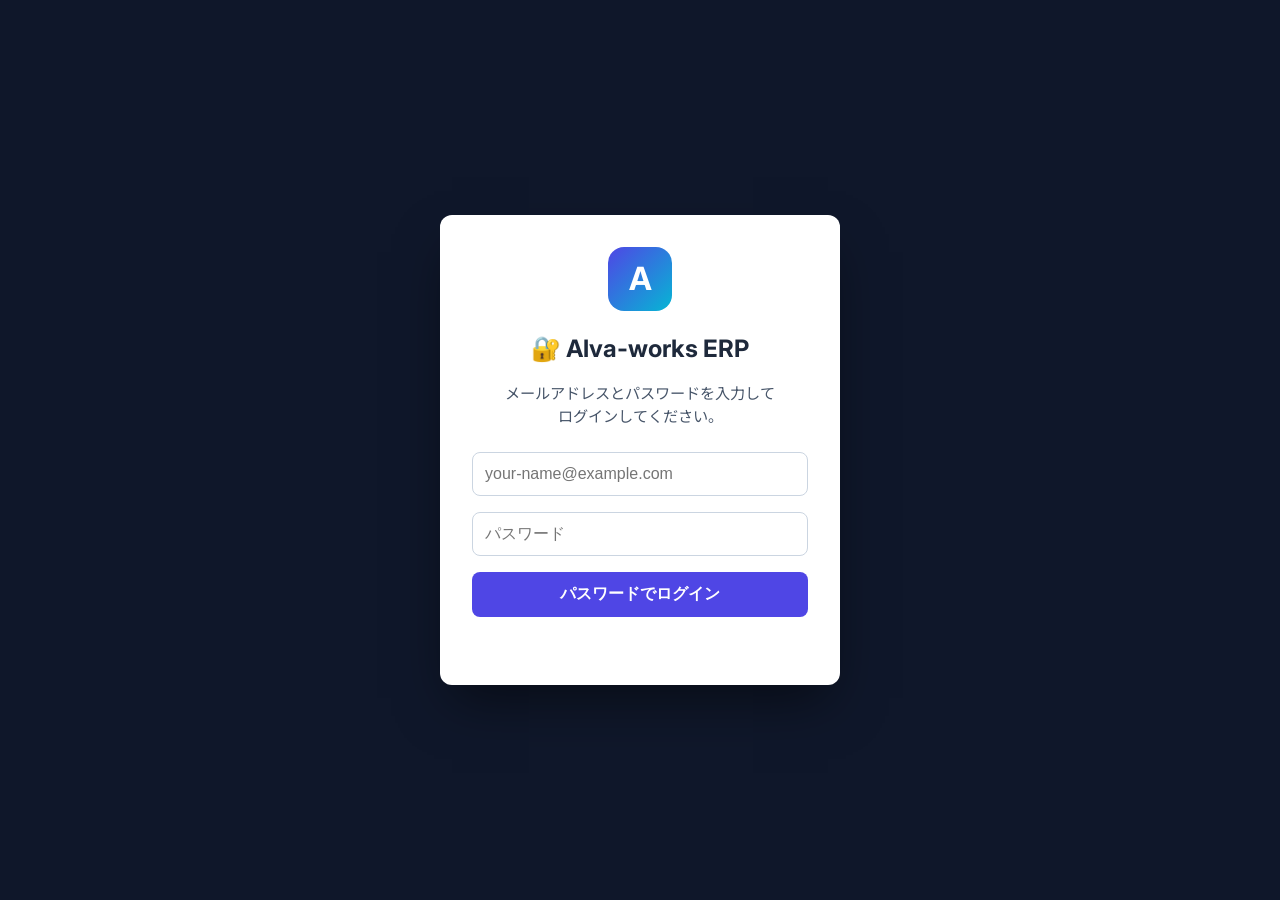
==== commit f5fb74b9: "feat(accounting): show in-place detail preview modal on general ledger drilldown (v2026.11.27-gl-pre" ====
--- a/index.html
+++ b/index.html
@@ -23,7 +23,7 @@
   <meta http-equiv="Pragma" content="no-cache">
   <meta http-equiv="Expires" content="0">
 
-  <link rel="stylesheet" href="css/style.css?v=20261127_remove_dup_expense_card">
+  <link rel="stylesheet" href="css/style.css?v=20261127_gl_preview_modal">
   <link rel="stylesheet" href="css/print.css?v=20261118_print_pagebreak_fix" media="print">
   <!-- ブラウザ内AI文字認識（OCR）エンジン -->
   <script src="https://cdn.jsdelivr.net/npm/tesseract.js@5/dist/tesseract.min.js"></script>
@@ -343,7 +343,7 @@
           style="margin-left: auto; display: inline-flex; align-items: center; gap: 6px; font-size: 11px; color: #64748b; font-weight: 600; padding: 4px 8px;">
           <span>システムバージョン:</span>
           <span
-            style="color: #047857; font-weight: 700; background: #ecfdf5; border: 1px solid #a7f3d0; padding: 1px 8px; border-radius: 9999px;">v2026.11.27-remove-dup-expense-card</span>
+            style="color: #047857; font-weight: 700; background: #ecfdf5; border: 1px solid #a7f3d0; padding: 1px 8px; border-radius: 9999px;">v2026.11.27-gl-preview-modal</span>
         </div>
       </div>
 
@@ -4712,110 +4712,8 @@
           </div>
 
           <!-- 📦 棚卸資産（在庫マスタ）連動 ＆ 売上原価（期末棚卸高）計上パネル -->
-          <div id="accInventoryIntegrationPanel" class="acc-inventory-panel"
-            style="background: linear-gradient(135deg, #f8fafc 0%, #f1f5f9 100%); border: 1.5px solid #cbd5e1; border-radius: 12px; padding: 18px 20px; margin-bottom: 24px; box-shadow: 0 4px 6px -1px rgba(0, 0, 0, 0.05);">
-            <div
-              style="display: flex; justify-content: space-between; align-items: center; margin-bottom: 14px; flex-wrap: wrap; gap: 8px;">
-              <div style="display: flex; align-items: center; gap: 10px;">
-                <span style="font-size: 1.3rem;">📦</span>
-                <div>
-                  <h4 style="margin: 0; font-size: 0.95rem; font-weight: 800; color: #1e293b;">
-                    棚卸資産（在庫マスタ）連動 ＆ 売上原価（期末棚卸高）計上
-                  </h4>
-                  <p style="margin: 2px 0 0 0; font-size: 0.75rem; color: #64748b;">
-                    「在庫マスタ」の最新理論在庫額（現在庫数 × 仕入単価）を期末棚卸高としてP/L（売上原価）およびB/S（131 商品・棚卸資産）に完全自動連動します
-                  </p>
-                </div>
-              </div>
-              <div style="display: flex; align-items: center; gap: 8px;">
-                <span id="accInventoryStatusBadge"
-                  style="font-size: 0.75rem; font-weight: 700; padding: 3px 10px; border-radius: 9999px; background: #e0f2fe; color: #0369a1; border: 1px solid #7dd3fc;">
-                  理論在庫集計中
-                </span>
-              </div>
-            </div>
-
-            <!-- 3カラム在庫評価額サマリーグリッド -->
-            <div
-              style="display: grid; grid-template-columns: repeat(auto-fit, minmax(220px, 1fr)); gap: 14px; margin-bottom: 16px;">
-              <!-- ① 期首商品棚卸高 -->
-              <div style="background: #ffffff; border: 1.5px solid #e2e8f0; border-radius: 8px; padding: 12px 14px;">
-                <div style="font-size: 0.75rem; font-weight: 700; color: #64748b; margin-bottom: 4px;">
-                  1️⃣ 期首商品棚卸高 (B/S 131期首残高)
-                </div>
-                <div id="accInvOpeningValue"
-                  style="font-size: 1.35rem; font-weight: 800; color: #334155; font-family: monospace;">
-                  ¥0
-                </div>
-                <div style="font-size: 0.7rem; color: #94a3b8; margin-top: 2px;">
-                  期首残高設定より自動取得
-                </div>
-              </div>
-
-              <!-- ② 現在の理論在庫評価額（期末棚卸高） -->
-              <div
-                style="background: #ffffff; border: 1.5px solid #6366f1; border-radius: 8px; padding: 12px 14px; box-shadow: 0 2px 8px rgba(99, 102, 241, 0.08);">
-                <div
-                  style="font-size: 0.75rem; font-weight: 700; color: #4f46e5; margin-bottom: 4px; display: flex; justify-content: space-between;">
-                  <span>2️⃣ 現在の理論在庫評価額 (期末棚卸高)</span>
-                  <span id="accInvItemCountBadge"
-                    style="font-size: 0.7rem; background: #e0e7ff; color: #3730a3; padding: 1px 6px; border-radius: 4px;">0品目</span>
-                </div>
-                <div id="accInvEndingValue"
-                  style="font-size: 1.35rem; font-weight: 900; color: #4338ca; font-family: monospace;">
-                  ¥0
-                </div>
-                <div style="font-size: 0.7rem; color: #6366f1; margin-top: 2px;">
-                  実在庫（0個超）の現物評価額合計（マイナス在庫は¥0換算）
-                </div>
-              </div>
-
-              <!-- ③ 棚卸増減（売上原価調整額） -->
-              <div style="background: #ffffff; border: 1.5px solid #e2e8f0; border-radius: 8px; padding: 12px 14px;">
-                <div style="font-size: 0.75rem; font-weight: 700; color: #64748b; margin-bottom: 4px;">
-                  3️⃣ 棚卸増減 (期末 - 期首)
-                </div>
-                <div id="accInvDeltaValue"
-                  style="font-size: 1.35rem; font-weight: 800; color: #059669; font-family: monospace;">
-                  ¥0
-                </div>
-                <div id="accInvDeltaHelp" style="font-size: 0.7rem; color: #059669; margin-top: 2px;">
-                  在庫増加時は売上原価から控除されます
-                </div>
-              </div>
-            </div>
-
-            <!-- ⚠️ マイナス在庫注意喚起アラート -->
-            <div id="accInvNegativeWarning"
-              style="display: none; background: #fff1f2; border: 1.5px solid #fecdd3; border-radius: 8px; padding: 10px 14px; margin-bottom: 14px; font-size: 0.775rem; color: #be123c; line-height: 1.5;">
-              <!-- JSで動的出力 -->
-            </div>
-
-            <!-- 操作アクションバー ＆ 現在の連動ステータス -->
-            <div
-              style="display: flex; justify-content: space-between; align-items: center; flex-wrap: wrap; gap: 10px; background: #ffffff; padding: 10px 14px; border-radius: 8px; border: 1px solid #cbd5e1;">
-              <div style="display: flex; align-items: center; gap: 8px; font-size: 0.775rem;">
-                <span id="accInvJournalStatusText" style="color: #475569; font-weight: 600;">
-                  ※「在庫評価額をB/S・P/Lに反映」ボタンを押すと、差額調整仕訳（棚卸仕訳）が自動生成されます。
-                </span>
-              </div>
-              <div style="display: flex; align-items: center; gap: 8px;">
-                <button type="button" class="btn btn-secondary btn-xs" id="btnRefreshInventoryTheory"
-                  onclick="window.refreshInventoryTheoryValue && window.refreshInventoryTheoryValue()"
-                  style="padding: 5px 12px; font-size: 0.75rem;">
-                  🔄 最新評価額を再計算
-                </button>
-                <button type="button" class="btn btn-primary btn-xs" id="btnSyncInventoryToAccounting"
-                  onclick="window.syncInventoryToAccounting && window.syncInventoryToAccounting()"
-                  style="padding: 6px 14px; font-size: 0.8rem; font-weight: 700; background: #4f46e5; border-color: #4f46e5; color: #fff; box-shadow: 0 2px 4px rgba(79, 70, 229, 0.2);">
-                  ⚡ 在庫評価額をB/S・P/Lに反映
-                </button>
-              </div>
-            </div>
-          </div>
-
           <!-- 財務諸表形式 損益計算書 (Profit & Loss Statement) テーブル -->
-          <div style="background: #ffffff; border: 1px solid #e2e8f0; border-radius: 8px; padding: 20px;">
+          <div style="background: #ffffff; border: 1px solid #e2e8f0; border-radius: 8px; padding: 20px; margin-bottom: 24px;">
             <div
               style="display: flex; justify-content: space-between; align-items: center; margin-bottom: 16px; border-bottom: 2px solid #6366f1; padding-bottom: 8px; flex-wrap: wrap; gap: 8px;">
               <div>
@@ -4934,6 +4832,109 @@
                     ※仮受消費税 － 仮払消費税（原則課税方式による概算）
                   </div>
                 </div>
+              </div>
+            </div>
+          </div>
+
+          <!-- 📦 棚卸資産（在庫マスタ）連動 ＆ 売上原価（期末棚卸高）計上パネル -->
+          <div id="accInventoryIntegrationPanel" class="acc-inventory-panel"
+            style="background: linear-gradient(135deg, #f8fafc 0%, #f1f5f9 100%); border: 1.5px solid #cbd5e1; border-radius: 12px; padding: 18px 20px; margin-bottom: 8px; box-shadow: 0 4px 6px -1px rgba(0, 0, 0, 0.05);">
+            <div
+              style="display: flex; justify-content: space-between; align-items: center; margin-bottom: 14px; flex-wrap: wrap; gap: 8px;">
+              <div style="display: flex; align-items: center; gap: 10px;">
+                <span style="font-size: 1.3rem;">📦</span>
+                <div>
+                  <h4 style="margin: 0; font-size: 0.95rem; font-weight: 800; color: #1e293b;">
+                    棚卸資産（在庫マスタ）連動 ＆ 売上原価（期末棚卸高）計上
+                  </h4>
+                  <p style="margin: 2px 0 0 0; font-size: 0.75rem; color: #64748b;">
+                    「在庫マスタ」の最新理論在庫額（現在庫数 × 仕入単価）を期末棚卸高としてP/L（売上原価）およびB/S（131 商品・棚卸資産）に完全自動連動します
+                  </p>
+                </div>
+              </div>
+              <div style="display: flex; align-items: center; gap: 8px;">
+                <span id="accInventoryStatusBadge"
+                  style="font-size: 0.75rem; font-weight: 700; padding: 3px 10px; border-radius: 9999px; background: #e0f2fe; color: #0369a1; border: 1px solid #7dd3fc;">
+                  理論在庫集計中
+                </span>
+              </div>
+            </div>
+
+            <!-- 3カラム在庫評価額サマリーグリッド -->
+            <div
+              style="display: grid; grid-template-columns: repeat(auto-fit, minmax(220px, 1fr)); gap: 14px; margin-bottom: 16px;">
+              <!-- ① 期首商品棚卸高 -->
+              <div style="background: #ffffff; border: 1.5px solid #e2e8f0; border-radius: 8px; padding: 12px 14px;">
+                <div style="font-size: 0.75rem; font-weight: 700; color: #64748b; margin-bottom: 4px;">
+                  1️⃣ 期首商品棚卸高 (B/S 131期首残高)
+                </div>
+                <div id="accInvOpeningValue"
+                  style="font-size: 1.35rem; font-weight: 800; color: #334155; font-family: monospace;">
+                  ¥0
+                </div>
+                <div style="font-size: 0.7rem; color: #94a3b8; margin-top: 2px;">
+                  期首残高設定より自動取得
+                </div>
+              </div>
+
+              <!-- ② 現在の理論在庫評価額（期末棚卸高） -->
+              <div
+                style="background: #ffffff; border: 1.5px solid #6366f1; border-radius: 8px; padding: 12px 14px; box-shadow: 0 2px 8px rgba(99, 102, 241, 0.08);">
+                <div
+                  style="font-size: 0.75rem; font-weight: 700; color: #4f46e5; margin-bottom: 4px; display: flex; justify-content: space-between;">
+                  <span>2️⃣ 現在の理論在庫評価額 (期末棚卸高)</span>
+                  <span id="accInvItemCountBadge"
+                    style="font-size: 0.7rem; background: #e0e7ff; color: #3730a3; padding: 1px 6px; border-radius: 4px;">0品目</span>
+                </div>
+                <div id="accInvEndingValue"
+                  style="font-size: 1.35rem; font-weight: 900; color: #4338ca; font-family: monospace;">
+                  ¥0
+                </div>
+                <div style="font-size: 0.7rem; color: #6366f1; margin-top: 2px;">
+                  実在庫（0個超）の現物評価額合計（マイナス在庫は¥0換算）
+                </div>
+              </div>
+
+              <!-- ③ 棚卸増減（売上原価調整額） -->
+              <div style="background: #ffffff; border: 1.5px solid #e2e8f0; border-radius: 8px; padding: 12px 14px;">
+                <div style="font-size: 0.75rem; font-weight: 700; color: #64748b; margin-bottom: 4px;">
+                  3️⃣ 棚卸増減 (期末 - 期首)
+                </div>
+                <div id="accInvDeltaValue"
+                  style="font-size: 1.35rem; font-weight: 800; color: #059669; font-family: monospace;">
+                  ¥0
+                </div>
+                <div id="accInvDeltaHelp" style="font-size: 0.7rem; color: #059669; margin-top: 2px;">
+                  在庫増加時は売上原価から控除されます
+                </div>
+              </div>
+            </div>
+
+            <!-- ⚠️ マイナス在庫注意喚起アラート -->
+            <div id="accInvNegativeWarning"
+              style="display: none; background: #fff1f2; border: 1.5px solid #fecdd3; border-radius: 8px; padding: 10px 14px; margin-bottom: 14px; font-size: 0.775rem; color: #be123c; line-height: 1.5;">
+              <!-- JSで動的出力 -->
+            </div>
+
+            <!-- 操作アクションバー ＆ 現在の連動ステータス -->
+            <div
+              style="display: flex; justify-content: space-between; align-items: center; flex-wrap: wrap; gap: 10px; background: #ffffff; padding: 10px 14px; border-radius: 8px; border: 1px solid #cbd5e1;">
+              <div style="display: flex; align-items: center; gap: 8px; font-size: 0.775rem;">
+                <span id="accInvJournalStatusText" style="color: #475569; font-weight: 600;">
+                  ※「在庫評価額をB/S・P/Lに反映」ボタンを押すと、差額調整仕訳（棚卸仕訳）が自動生成されます。
+                </span>
+              </div>
+              <div style="display: flex; align-items: center; gap: 8px;">
+                <button type="button" class="btn btn-secondary btn-xs" id="btnRefreshInventoryTheory"
+                  onclick="window.refreshInventoryTheoryValue && window.refreshInventoryTheoryValue()"
+                  style="padding: 5px 12px; font-size: 0.75rem;">
+                  🔄 最新評価額を再計算
+                </button>
+                <button type="button" class="btn btn-primary btn-xs" id="btnSyncInventoryToAccounting"
+                  onclick="window.syncInventoryToAccounting && window.syncInventoryToAccounting()"
+                  style="padding: 6px 14px; font-size: 0.8rem; font-weight: 700; background: #4f46e5; border-color: #4f46e5; color: #fff; box-shadow: 0 2px 4px rgba(79, 70, 229, 0.2);">
+                  ⚡ 在庫評価額をB/S・P/Lに反映
+                </button>
               </div>
             </div>
           </div>
@@ -5948,7 +5949,7 @@
           <div style="display: flex; align-items: center; gap: 8px; flex-wrap: wrap;">
             <h2 class="view-screen-title" style="margin: 0;">勤怠管理・退勤タイムカード</h2>
             <span
-              style="font-size: 10px; color: #047857; font-weight: 700; background: #ecfdf5; border: 1px solid #a7f3d0; padding: 1px 7px; border-radius: 9999px;">v2026.11.27-remove-dup-expense-card</span>
+              style="font-size: 10px; color: #047857; font-weight: 700; background: #ecfdf5; border: 1px solid #a7f3d0; padding: 1px 7px; border-radius: 9999px;">v2026.11.27-gl-preview-modal</span>
           </div>
           <span class="view-screen-subtitle">休憩1時間自動控除・ワンタップ出退勤打刻・月次出勤簿・打刻漏れ修正</span>
         </div>
@@ -8329,19 +8330,30 @@
     </div>
   </div>
 
-  <!-- 税理士提出・インボイス確認用 消費税詳細モーダル -->
+  <!-- 税理士提出・インボイス確認用 消費税詳細モーダル（一覧 ↔ 証憑確認・修正ステップ統合） -->
   <div class="modal-overlay" id="taxDetailModal"
     style="display: none; opacity: 1 !important; pointer-events: auto !important; position: fixed; inset: 0; z-index: 90000; background: rgba(15, 23, 42, 0.72); align-items: center; justify-content: center; padding: 14px; box-sizing: border-box;">
-    <div class="modal-card" style="max-width: 1220px; width: 96vw; height: 90vh; max-height: 90vh; display: flex; flex-direction: column; transform: none !important; opacity: 1 !important;">
-      <div class="modal-header" style="background: linear-gradient(135deg, #1e293b, #0f172a); color: #ffffff; border-bottom: 1.5px solid #334155; padding: 12px 18px; display: flex; justify-content: space-between; align-items: center; gap: 10px;">
-        <div style="display: flex; align-items: center; gap: 10px;">
+    <div class="modal-card" style="max-width: 1260px; width: 96vw; height: 92vh; max-height: 92vh; display: flex; flex-direction: column; transform: none !important; opacity: 1 !important;">
+      <div class="modal-header" style="background: linear-gradient(135deg, #1e293b, #0f172a); color: #ffffff; border-bottom: 1.5px solid #334155; padding: 12px 18px; display: flex; justify-content: space-between; align-items: center; gap: 10px; flex-wrap: wrap;">
+        <div style="display: flex; align-items: center; gap: 10px; min-width: 0;">
+          <button type="button" class="btn btn-secondary btn-sm" id="btnTaxDetailBackToList"
+            style="display: none; background: rgba(255,255,255,0.14); border: 1px solid rgba(255,255,255,0.28); color: #ffffff; font-weight: 700; font-size: 0.78rem; padding: 5px 11px; white-space: nowrap;">
+            ← 一覧に戻る
+          </button>
           <span style="font-size: 1.3rem;">🧾</span>
-          <div>
+          <div style="min-width: 0;">
             <h3 class="modal-title" id="taxDetailModalTitle" style="margin: 0; color: #ffffff; font-size: 1.05rem;">消費税申告チェック・課税取引明細（税理士確認用）</h3>
             <div id="taxDetailPeriodBadge" style="font-size: 0.75rem; color: #cbd5e1; margin-top: 2px;">対象期間: -</div>
           </div>
         </div>
-        <div style="display: flex; align-items: center; gap: 8px;">
+        <div style="display: flex; align-items: center; gap: 8px; flex-wrap: wrap;">
+          <div id="taxDetailStepNav" style="display: none; align-items: center; gap: 6px; background: rgba(255,255,255,0.1); border: 1px solid rgba(255,255,255,0.2); border-radius: 6px; padding: 3px 6px;">
+            <button type="button" class="btn btn-xs" id="btnTaxEditPrev"
+              style="background: rgba(255,255,255,0.16); color: #fff; border: none; padding: 3px 8px; font-weight: 700; cursor: pointer;">◀ 前へ</button>
+            <span id="taxEditStepCounter" style="font-size: 0.76rem; font-weight: 700; color: #f8fafc; padding: 0 4px; font-family: monospace;">1 / 1</span>
+            <button type="button" class="btn btn-xs" id="btnTaxEditNext"
+              style="background: rgba(255,255,255,0.16); color: #fff; border: none; padding: 3px 8px; font-weight: 700; cursor: pointer;">次へ ▶</button>
+          </div>
           <button type="button" class="btn btn-secondary btn-sm" id="btnExportTaxDetailCSVModal"
             style="background: #10b981; border: none; color: #ffffff; font-weight: 700; font-size: 0.78rem; padding: 6px 12px;">
             📥 税理士用CSVダウンロード
@@ -8350,59 +8362,233 @@
         </div>
       </div>
 
-      <div class="modal-body" style="padding: 12px 16px; overflow-y: auto; flex: 1; background: #ffffff; display: flex; flex-direction: column; gap: 10px;">
-        <!-- 1. コンパクト税区分サマリーストリップ（明細をすぐ主役表示） -->
-        <div id="taxDetailSummaryBox" style="background: #f8fafc; border: 1px solid #cbd5e1; border-radius: 8px; padding: 8px 12px; flex-shrink: 0;">
-          <!-- JSで動的描画 -->
-        </div>
-
-        <!-- 2. タブ・税率フィルタ・キーワード検索 -->
-        <div style="display: flex; justify-content: space-between; align-items: center; flex-wrap: wrap; gap: 8px; flex-shrink: 0;">
-          <div style="display: flex; gap: 6px; flex-wrap: wrap;">
-            <button type="button" class="btn btn-sm tax-detail-tab-btn active" data-tax-tab="all"
-              style="font-weight: 700;">すべて</button>
-            <button type="button" class="btn btn-sm tax-detail-tab-btn" data-tax-tab="output"
-              style="font-weight: 700;">💰 仮受消費税 (売上)</button>
-            <button type="button" class="btn btn-sm tax-detail-tab-btn" data-tax-tab="input"
-              style="font-weight: 700;">💳 仮払消費税 (仕入・経費・輸入)</button>
-            <button type="button" class="btn btn-sm tax-detail-tab-btn" data-tax-tab="unverified"
-              style="font-weight: 700; color: #b45309; background: #fffbeb; border-color: #fcd34d;">⚠️ T番号なし・要確認</button>
-          </div>
-          <div style="display: flex; gap: 8px; align-items: center; flex-wrap: wrap;">
-            <select id="taxDetailRateFilter" class="form-select" style="width: auto; font-size: 0.8rem; padding: 5px 10px; height: auto;">
-              <option value="all">すべての税率</option>
-              <option value="10">10% 標準</option>
-              <option value="8">8% 軽減</option>
-              <option value="import">輸入消費税 (別枠)</option>
-            </select>
-            <input type="search" id="taxDetailSearchInput" class="form-input"
-              placeholder="取引先・T番号・科目・摘要で検索..."
-              style="width: 240px; font-size: 0.8rem; padding: 5px 10px; height: auto;">
-          </div>
-        </div>
-
-        <!-- 3. 明細テーブル（残りの高さを最大限活用） -->
-        <div style="border: 1px solid #cbd5e1; border-radius: 8px; overflow: auto; flex: 1; min-height: 280px;">
-          <table class="acc-table" style="width: 100%; border-collapse: collapse; font-size: 0.78rem; min-width: 920px;">
-            <thead style="position: sticky; top: 0; background: #f1f5f9; z-index: 2; border-bottom: 2px solid #cbd5e1;">
-              <tr style="text-align: left; color: #334155;">
-                <th style="padding: 8px 10px; width: 88px;">取引日</th>
-                <th style="padding: 8px 10px; width: 72px;">区分</th>
-                <th style="padding: 8px 10px; width: 120px;">種別 / 番号</th>
-                <th style="padding: 8px 10px; width: 115px;">勘定科目</th>
-                <th style="padding: 8px 10px;">取引先・支払先 / 内容</th>
-                <th style="padding: 8px 10px; width: 155px;">インボイス番号 / 区分</th>
-                <th style="padding: 8px 10px; width: 82px; text-align: center;">税率</th>
-                <th style="padding: 8px 10px; text-align: right; width: 96px;">税抜本体</th>
-                <th style="padding: 8px 10px; text-align: right; width: 92px;">消費税額</th>
-                <th style="padding: 8px 10px; text-align: right; width: 98px;">税込合計</th>
-                <th style="padding: 8px 10px; width: 68px; text-align: center;">証憑</th>
-              </tr>
-            </thead>
-            <tbody id="taxDetailTableBody">
-              <!-- JSで動的生成 -->
-            </tbody>
-          </table>
+      <div class="modal-body" style="padding: 12px 16px; overflow: hidden; flex: 1; background: #ffffff; display: flex; flex-direction: column; gap: 10px; min-height: 0;">
+        <!-- ステップ1: 課税取引明細一覧ビュー -->
+        <div id="taxDetailListStep" style="display: flex; flex-direction: column; gap: 10px; flex: 1; min-height: 0;">
+          <!-- 1. コンパクト税区分サマリーストリップ（明細をすぐ主役表示） -->
+          <div id="taxDetailSummaryBox" style="background: #f8fafc; border: 1px solid #cbd5e1; border-radius: 8px; padding: 8px 12px; flex-shrink: 0;">
+            <!-- JSで動的描画 -->
+          </div>
+
+          <!-- 2. タブ・税率フィルタ・キーワード検索・連続修正導線 -->
+          <div style="display: flex; justify-content: space-between; align-items: center; flex-wrap: wrap; gap: 8px; flex-shrink: 0;">
+            <div style="display: flex; gap: 6px; flex-wrap: wrap; align-items: center;">
+              <button type="button" class="btn btn-sm tax-detail-tab-btn active" data-tax-tab="all"
+                style="font-weight: 700;">すべて</button>
+              <button type="button" class="btn btn-sm tax-detail-tab-btn" data-tax-tab="output"
+                style="font-weight: 700;">💰 仮受消費税 (売上)</button>
+              <button type="button" class="btn btn-sm tax-detail-tab-btn" data-tax-tab="input"
+                style="font-weight: 700;">💳 仮払消費税 (仕入・経費・輸入)</button>
+              <button type="button" class="btn btn-sm tax-detail-tab-btn" data-tax-tab="unverified"
+                style="font-weight: 700; color: #b45309; background: #fffbeb; border-color: #fcd34d;">⚠️ T番号なし・要確認</button>
+              <button type="button" class="btn btn-sm" id="btnStartTaxVerifyFlow"
+                style="display: none; font-weight: 800; background: #ea580c; border: 1px solid #c2410c; color: #ffffff; padding: 4px 10px; box-shadow: 0 2px 4px rgba(234,88,12,0.2);">
+                🚀 要確認を1件目から証憑確認・修正
+              </button>
+            </div>
+            <div style="display: flex; gap: 8px; align-items: center; flex-wrap: wrap;">
+              <select id="taxDetailRateFilter" class="form-select" style="width: auto; font-size: 0.8rem; padding: 5px 10px; height: auto;">
+                <option value="all">すべての税率</option>
+                <option value="10">10% 標準</option>
+                <option value="8">8% 軽減</option>
+                <option value="import">輸入消費税 (別枠)</option>
+              </select>
+              <input type="search" id="taxDetailSearchInput" class="form-input"
+                placeholder="取引先・T番号・科目・摘要で検索..."
+                style="width: 240px; font-size: 0.8rem; padding: 5px 10px; height: auto;">
+            </div>
+          </div>
+
+          <!-- 3. 明細テーブル（残りの高さを最大限活用） -->
+          <div id="taxDetailTableScrollBox" style="border: 1px solid #cbd5e1; border-radius: 8px; overflow: auto; flex: 1; min-height: 260px;">
+            <table class="acc-table" style="width: 100%; border-collapse: collapse; font-size: 0.78rem; min-width: 960px;">
+              <thead style="position: sticky; top: 0; background: #f1f5f9; z-index: 2; border-bottom: 2px solid #cbd5e1;">
+                <tr style="text-align: left; color: #334155;">
+                  <th style="padding: 8px 10px; width: 88px;">取引日</th>
+                  <th style="padding: 8px 10px; width: 72px;">区分</th>
+                  <th style="padding: 8px 10px; width: 118px;">種別 / 番号</th>
+                  <th style="padding: 8px 10px; width: 115px;">勘定科目</th>
+                  <th style="padding: 8px 10px;">取引先・支払先 / 内容</th>
+                  <th style="padding: 8px 10px; width: 155px;">インボイス番号 / 区分</th>
+                  <th style="padding: 8px 10px; width: 80px; text-align: center;">税率</th>
+                  <th style="padding: 8px 10px; text-align: right; width: 92px;">税抜本体</th>
+                  <th style="padding: 8px 10px; text-align: right; width: 88px;">消費税額</th>
+                  <th style="padding: 8px 10px; text-align: right; width: 94px;">税込合計</th>
+                  <th style="padding: 8px 10px; width: 132px; text-align: center;">証憑 / 修正</th>
+                </tr>
+              </thead>
+              <tbody id="taxDetailTableBody">
+                <!-- JSで動的生成 -->
+              </tbody>
+            </table>
+          </div>
+        </div>
+
+        <!-- ステップ2: 証憑確認 ＆ インボイス番号修正ステップ（スプリットビュー） -->
+        <div id="taxDetailEditStep" style="display: none; flex-direction: column; gap: 10px; flex: 1; min-height: 0; overflow-y: auto;">
+          <!-- 上部取引サマリーバー -->
+          <div id="taxEditMetaBanner"
+            style="background: #fffbeb; border: 1.5px solid #fcd34d; border-radius: 8px; padding: 8px 14px; display: flex; justify-content: space-between; align-items: center; flex-wrap: wrap; gap: 8px; flex-shrink: 0; font-size: 0.8rem;">
+            <!-- JSで動的描画 -->
+          </div>
+
+          <!-- 左右2カラム: 左=証憑プレビュー / 右=インボイス番号＆区分編集 -->
+          <div class="tax-edit-split-grid">
+            <!-- 左ペイン: 証憑画像ビューア -->
+            <div class="tax-edit-receipt-pane" style="background: #0f172a; border-radius: 10px; border: 1px solid #334155; overflow: hidden;">
+              <div style="display: flex; justify-content: space-between; align-items: center; padding: 8px 12px; background: #1e293b; border-bottom: 1px solid #334155; flex-wrap: wrap; gap: 6px;">
+                <span style="color: #f8fafc; font-weight: 700; font-size: 0.8rem;">📸 領収書・証憑プレビュー</span>
+                <div style="display: flex; align-items: center; gap: 6px;">
+                  <button type="button" class="btn btn-xs" id="btnTaxEditRotateImg"
+                    style="background: rgba(255,255,255,0.14); color: #fff; border: 1px solid rgba(255,255,255,0.22); padding: 3px 8px; font-size: 0.72rem; font-weight: 700; cursor: pointer;">
+                    ↻ 90°回転
+                  </button>
+                  <button type="button" class="btn btn-xs" id="btnTaxEditFullZoom"
+                    style="background: rgba(56,189,248,0.22); color: #bae6fd; border: 1px solid rgba(56,189,248,0.4); padding: 3px 8px; font-size: 0.72rem; font-weight: 700; cursor: pointer;">
+                    🔍 別枠拡大
+                  </button>
+                </div>
+              </div>
+              <div class="tax-edit-receipt-viewport"
+                style="flex: 1; min-height: 280px; max-height: 58vh; overflow: auto; display: flex; align-items: center; justify-content: center; padding: 14px; background: #090d16;">
+                <img id="taxEditReceiptImg" src="" alt="証憑プレビュー"
+                  style="display: none; max-width: 100%; max-height: 100%; object-fit: contain; border-radius: 6px; box-shadow: 0 8px 24px rgba(0,0,0,0.6); transition: transform 0.2s ease;">
+                <div id="taxEditNoReceiptBox" style="display: none; text-align: center; color: #94a3b8; padding: 24px;">
+                  <div style="font-size: 2.2rem; margin-bottom: 8px;">🧾</div>
+                  <div style="font-weight: 700; color: #e2e8f0; margin-bottom: 4px;">証憑画像が添付されていません</div>
+                  <div style="font-size: 0.75rem; color: #94a3b8;">右側の支払先・取引日をもとにT番号を確認して入力するか、下から画像を添付できます。</div>
+                </div>
+              </div>
+              <div id="taxEditReceiptUploadBar"
+                style="display: flex; justify-content: space-between; align-items: center; padding: 7px 12px; background: #1e293b; border-top: 1px solid #334155; font-size: 0.72rem; color: #cbd5e1; gap: 8px; flex-wrap: wrap;">
+                <span id="taxEditReceiptHint">T番号（登録番号 T+13桁）を読み取りながら右欄へ入力してください</span>
+                <label class="btn btn-xs" for="taxEditReceiptFileInput" id="lblTaxEditReceiptUpload"
+                  style="background: #334155; color: #f8fafc; border: 1px solid #475569; padding: 3px 9px; font-size: 0.72rem; font-weight: 700; cursor: pointer; margin: 0;">
+                  📎 証憑画像を添付/変更
+                </label>
+                <input type="file" id="taxEditReceiptFileInput" accept="image/*" style="display: none;">
+              </div>
+            </div>
+
+            <!-- 右ペイン: インボイス確認・修正フォーム -->
+            <div class="tax-edit-form-pane" style="background: #f8fafc; border: 1px solid #cbd5e1; border-radius: 10px; padding: 14px 16px; overflow-y: auto; gap: 11px;">
+              <div>
+                <label class="form-label" style="font-size: 0.76rem; font-weight: 700; color: #334155; margin-bottom: 4px;">🏢 取引先・支払先名</label>
+                <input type="text" id="taxEditPayee" class="form-input" placeholder="例: ヤマト運輸株式会社"
+                  style="font-size: 0.88rem; font-weight: 700; padding: 7px 10px; background: #ffffff;">
+              </div>
+
+              <div style="background: #ffffff; border: 1.5px solid #93c5fd; border-radius: 8px; padding: 11px 12px;">
+                <div style="display: flex; justify-content: space-between; align-items: center; margin-bottom: 5px; flex-wrap: wrap; gap: 6px;">
+                  <label class="form-label" style="font-size: 0.8rem; font-weight: 800; color: #1e40af; margin: 0;">
+                    🏷️ インボイス登録番号（T + 13桁）
+                  </label>
+                  <a href="https://www.invoice-kohyo.nta.go.jp/" target="_blank" rel="noopener noreferrer"
+                    style="font-size: 0.7rem; color: #2563eb; font-weight: 700; text-decoration: underline;">
+                    🔎 国税庁インボイス公表サイトで検索 ↗
+                  </a>
+                </div>
+                <div style="display: flex; gap: 6px; align-items: center;">
+                  <input type="text" id="taxEditInvoiceNumber" class="form-input" placeholder="例: T1010001092605"
+                    maxlength="20"
+                    style="flex: 1; font-family: monospace; font-size: 1rem; font-weight: 800; letter-spacing: 0.04em; padding: 8px 10px; border: 1.5px solid #3b82f6; background: #eff6ff;">
+                  <button type="button" class="btn btn-xs btn-secondary" id="btnTaxEditPrefixT"
+                    title="数字13桁の先頭にTを付与・整形" style="padding: 7px 10px; font-size: 0.74rem; font-weight: 700; white-space: nowrap;">T付与</button>
+                  <button type="button" class="btn btn-xs btn-secondary" id="btnTaxEditClearT"
+                    title="番号をクリア" style="padding: 7px 9px; font-size: 0.74rem; white-space: nowrap;">クリア</button>
+                </div>
+                <div id="taxEditTNumStatus" style="margin-top: 6px; font-size: 0.74rem; font-weight: 700;">
+                  <!-- JSでリアルタイム表示 -->
+                </div>
+                <!-- 同一取引先の過去登録T番号サジェスト -->
+                <div id="taxEditSuggestionsWrap" style="display: none; margin-top: 8px; padding-top: 8px; border-top: 1px dashed #cbd5e1;">
+                  <div style="font-size: 0.7rem; font-weight: 700; color: #475569; margin-bottom: 4px;">
+                    💡 同じ取引先の登録済みT番号候補（クリックで入力）:
+                  </div>
+                  <div id="taxEditSuggestionsList" style="display: flex; flex-wrap: wrap; gap: 6px;"></div>
+                </div>
+              </div>
+
+              <div style="display: grid; grid-template-columns: 1fr 1fr; gap: 10px;">
+                <div>
+                  <label class="form-label" style="font-size: 0.75rem; font-weight: 700; color: #334155; margin-bottom: 4px;">📋 インボイス控除区分</label>
+                  <select id="taxEditInvoiceType" class="form-select" style="font-size: 0.82rem; font-weight: 700; padding: 6px 8px; background: #ffffff;">
+                    <option value="qualified">✅ 適格請求書（T番号あり・100%控除）</option>
+                    <option value="transitional">📝 経過措置 80%控除（免税事業者・個人店等／確認済）</option>
+                    <option value="none">⚠️ T番号なし・要確認（保留）</option>
+                  </select>
+                </div>
+                <div>
+                  <label class="form-label" style="font-size: 0.75rem; font-weight: 700; color: #334155; margin-bottom: 4px;">💹 消費税率</label>
+                  <select id="taxEditTaxRate" class="form-select" style="font-size: 0.82rem; font-weight: 700; padding: 6px 8px; background: #ffffff;">
+                    <option value="10">10%（標準税率）</option>
+                    <option value="8">8%（軽減税率・飲食料品等）</option>
+                    <option value="0">0%（非課税・不課税）</option>
+                  </select>
+                </div>
+              </div>
+
+              <div style="display: grid; grid-template-columns: 1fr 1fr; gap: 10px;">
+                <div>
+                  <label class="form-label" style="font-size: 0.75rem; font-weight: 700; color: #334155; margin-bottom: 4px;">📂 勘定科目</label>
+                  <select id="taxEditCategory" class="form-select" style="font-size: 0.82rem; padding: 6px 8px; background: #ffffff;">
+                    <option value="消耗品費">消耗品費</option>
+                    <option value="旅費交通費">旅費交通費</option>
+                    <option value="通信費">通信費</option>
+                    <option value="接待交際費">接待交際費</option>
+                    <option value="仕入高">仕入高</option>
+                    <option value="外注加工費">外注加工費</option>
+                    <option value="支払手数料">支払手数料</option>
+                    <option value="水道光熱費">水道光熱費</option>
+                    <option value="車両費">車両費</option>
+                    <option value="広告宣伝費">広告宣伝費</option>
+                    <option value="地代家賃">地代家賃</option>
+                    <option value="新聞図書費">新聞図書費</option>
+                    <option value="福利厚生費">福利厚生費</option>
+                    <option value="修繕費">修繕費</option>
+                    <option value="荷造運賃">荷造運賃</option>
+                    <option value="外注費">外注費</option>
+                    <option value="租税公課">租税公課</option>
+                    <option value="保険料">保険料</option>
+                    <option value="雑費">雑費</option>
+                  </select>
+                </div>
+                <div>
+                  <label class="form-label" style="font-size: 0.75rem; font-weight: 700; color: #334155; margin-bottom: 4px;">💴 税込金額 (円)</label>
+                  <input type="number" id="taxEditAmount" class="form-input" min="0" step="1"
+                    style="font-size: 0.9rem; font-weight: 800; font-family: monospace; text-align: right; padding: 6px 10px; background: #ffffff;">
+                </div>
+              </div>
+
+              <div>
+                <label class="form-label" style="font-size: 0.75rem; font-weight: 700; color: #334155; margin-bottom: 4px;">📝 摘要・メモ</label>
+                <input type="text" id="taxEditNote" class="form-input" placeholder="内容・補足メモ"
+                  style="font-size: 0.82rem; padding: 6px 10px; background: #ffffff;">
+              </div>
+
+              <!-- 税抜・税額リアルタイムプレビュー -->
+              <div id="taxEditCalcPreview"
+                style="background: #eef2ff; border: 1px solid #c7d2fe; border-radius: 8px; padding: 8px 12px; font-size: 0.78rem; color: #312e81; font-weight: 700; font-family: monospace;">
+                税抜: ¥0 / 消費税: ¥0
+              </div>
+
+              <!-- ステップ完了アクションボタン -->
+              <div style="display: flex; flex-wrap: wrap; gap: 8px; margin-top: auto; padding-top: 6px;">
+                <button type="button" class="btn btn-primary" id="btnTaxEditSaveReturn"
+                  style="flex: 1 1 180px; background: #059669; border-color: #059669; color: #ffffff; font-weight: 800; padding: 9px 14px; font-size: 0.86rem;">
+                  ✅ 保存して一覧に戻る
+                </button>
+                <button type="button" class="btn btn-primary" id="btnTaxEditSaveNext"
+                  style="flex: 1 1 180px; background: #4f46e5; border-color: #4f46e5; color: #ffffff; font-weight: 800; padding: 9px 14px; font-size: 0.86rem;">
+                  💾 保存して次の要確認へ →
+                </button>
+                <button type="button" class="btn btn-secondary" id="btnTaxEditCancel"
+                  style="padding: 9px 14px; font-size: 0.82rem; font-weight: 700;">
+                  一覧に戻る
+                </button>
+              </div>
+            </div>
+          </div>
         </div>
       </div>
 
@@ -8416,11 +8602,43 @@
     </div>
   </div>
 
+  <!-- 総勘定元帳 元伝票・仕訳詳細プレビューモーダル（画面遷移せずその場で確認可能） -->
+  <div class="modal-overlay" id="glDetailPreviewModal"
+    style="display: none; opacity: 1 !important; pointer-events: auto !important; position: fixed; inset: 0; z-index: 90500; background: rgba(15, 23, 42, 0.72); align-items: center; justify-content: center; padding: 16px; box-sizing: border-box;">
+    <div class="modal-card" style="max-width: 820px; width: 96vw; max-height: 88vh; display: flex; flex-direction: column; transform: none !important; opacity: 1 !important;">
+      <div class="modal-header" style="background: linear-gradient(135deg, #1e293b, #0f172a); color: #ffffff; border-bottom: 1.5px solid #334155; padding: 12px 18px; display: flex; justify-content: space-between; align-items: center; gap: 10px;">
+        <div style="display: flex; align-items: center; gap: 10px; min-width: 0;">
+          <span id="glPreviewHeaderIcon" style="font-size: 1.25rem;">📄</span>
+          <div style="min-width: 0;">
+            <h3 class="modal-title" id="glPreviewModalTitle" style="margin: 0; color: #ffffff; font-size: 1.02rem;">伝票・仕訳 詳細プレビュー</h3>
+            <div id="glPreviewModalSub" style="font-size: 0.74rem; color: #cbd5e1; margin-top: 2px;">参照データを確認しています</div>
+          </div>
+        </div>
+        <button type="button" class="btn-icon-danger" id="btnCloseGlPreviewModal"
+          style="font-size: 1.15rem; background: rgba(255,255,255,0.15); color: #ffffff;" title="閉じる (Esc)">✕</button>
+      </div>
+
+      <div class="modal-body" id="glPreviewModalBody" style="padding: 16px 20px; overflow-y: auto; flex: 1; background: #ffffff;">
+        <!-- JSで請求書・経費・仕訳伝票の詳細を動的生成 -->
+      </div>
+
+      <div class="modal-footer"
+        style="padding: 11px 18px; background: #f8fafc; border-top: 1px solid #e2e8f0; display: flex; justify-content: space-between; align-items: center; flex-wrap: wrap; gap: 10px;">
+        <button type="button" class="btn btn-primary btn-sm" id="btnGlPreviewEditInOrigin"
+          style="padding: 7px 15px; font-weight: 800; background: #4f46e5; border-color: #4f46e5; color: #ffffff; display: inline-flex; align-items: center; gap: 5px;">
+          ✏️ この伝票を編集画面で開く
+        </button>
+        <button type="button" class="btn btn-secondary btn-sm" id="btnCloseGlPreviewModal2"
+          style="padding: 7px 18px; font-weight: 700;">閉じる</button>
+      </div>
+    </div>
+  </div>
+
   <!-- トースト通知コンテナ -->
   <div class="toast-container" id="toastContainer"></div>
 
   <!-- JavaScript エントリーポイント (file:// 及び http:// 部分両対応) -->
-  <script src="js/app.bundle.js?v=20261127_remove_dup_expense_card"></script>
+  <script src="js/app.bundle.js?v=20261127_gl_preview_modal"></script>
 </body>
 
 </html>
--- a/css/style.css
+++ b/css/style.css
@@ -3675,4 +3675,107 @@
   to {
     transform: rotate(360deg);
   }
+}
+
+/* ==========================================================================
+   消費税申告チェックモーダル：証憑確認・インボイス番号修正ステップ（スプリットビュー）
+   ========================================================================== */
+.tax-edit-split-grid {
+  display: grid;
+  grid-template-columns: 1.05fr 0.95fr;
+  gap: 16px;
+  align-items: stretch;
+  flex: 1;
+  min-height: 0;
+}
+
+.tax-edit-receipt-pane,
+.tax-edit-form-pane {
+  display: flex;
+  flex-direction: column;
+  min-height: 0;
+}
+
+#taxDetailTableBody tr.tax-row-editable:hover {
+  background-color: #f8fafc !important;
+}
+
+@media (max-width: 900px) {
+  .tax-edit-split-grid {
+    grid-template-columns: 1fr;
+  }
+  .tax-edit-receipt-viewport {
+    max-height: 42vh !important;
+  }
+}
+
+/* ==========================================================================
+   総勘定元帳 ドリルダウン遷移＆対象行ハイライト
+   ========================================================================== */
+tr.gl-drilldown-row {
+  cursor: pointer;
+  transition: background-color 0.15s ease;
+}
+
+tr.gl-drilldown-row:hover {
+  background-color: #eef2ff !important;
+}
+
+.gl-link-badge {
+  display: inline-flex;
+  align-items: center;
+  gap: 3px;
+  font-size: 10px;
+  font-weight: 700;
+  padding: 1px 6px;
+  border-radius: 4px;
+  margin-left: 6px;
+  vertical-align: middle;
+  white-space: nowrap;
+  transition: transform 0.15s ease, box-shadow 0.15s ease;
+}
+
+tr.gl-drilldown-row:hover .gl-link-badge {
+  transform: translateY(-1px);
+  box-shadow: 0 1px 3px rgba(79, 70, 229, 0.22);
+}
+
+.gl-link-badge-invoice {
+  background: #dbeafe;
+  color: #1d4ed8;
+  border: 1px solid #93c5fd;
+}
+
+.gl-link-badge-expense {
+  background: #fef3c7;
+  color: #92400e;
+  border: 1px solid #fcd34d;
+}
+
+.gl-link-badge-journal {
+  background: #e0e7ff;
+  color: #4338ca;
+  border: 1px solid #c7d2fe;
+}
+
+@keyframes accDrilldownPulse {
+  0% {
+    background-color: #fde047;
+  }
+  65% {
+    background-color: #fef9c3;
+  }
+  100% {
+    background-color: #fef08a;
+  }
+}
+
+tr.acc-drilldown-highlight,
+tr.acc-drilldown-highlight td {
+  background-color: #fef9c3 !important;
+  animation: accDrilldownPulse 1.4s ease-out 2;
+}
+
+tr.acc-drilldown-highlight td:first-child {
+  box-shadow: inset 4px 0 0 #d97706;
 }
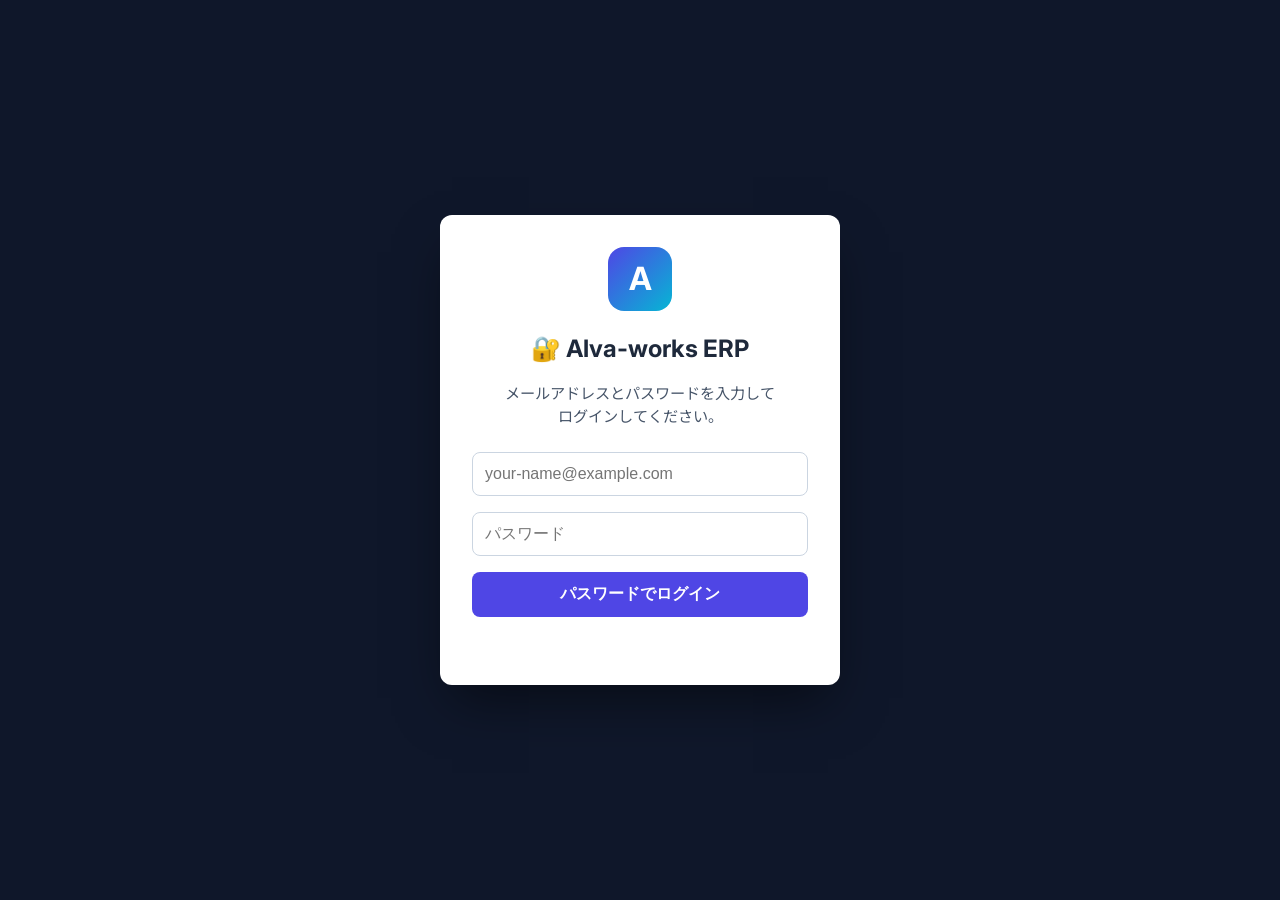
==== commit cb9cf0e3: "fix(payroll): display exact breakdown in total deductions summary card (v2026.11.27-payroll-deductio" ====
--- a/index.html
+++ b/index.html
@@ -23,7 +23,7 @@
   <meta http-equiv="Pragma" content="no-cache">
   <meta http-equiv="Expires" content="0">
 
-  <link rel="stylesheet" href="css/style.css?v=20261127_gl_preview_modal">
+  <link rel="stylesheet" href="css/style.css?v=20261127_payroll_deduction_label">
   <link rel="stylesheet" href="css/print.css?v=20261118_print_pagebreak_fix" media="print">
   <!-- ブラウザ内AI文字認識（OCR）エンジン -->
   <script src="https://cdn.jsdelivr.net/npm/tesseract.js@5/dist/tesseract.min.js"></script>
@@ -343,7 +343,7 @@
           style="margin-left: auto; display: inline-flex; align-items: center; gap: 6px; font-size: 11px; color: #64748b; font-weight: 600; padding: 4px 8px;">
           <span>システムバージョン:</span>
           <span
-            style="color: #047857; font-weight: 700; background: #ecfdf5; border: 1px solid #a7f3d0; padding: 1px 8px; border-radius: 9999px;">v2026.11.27-gl-preview-modal</span>
+            style="color: #047857; font-weight: 700; background: #ecfdf5; border: 1px solid #a7f3d0; padding: 1px 8px; border-radius: 9999px;">v2026.11.27-payroll-deduction-label</span>
         </div>
       </div>
 
@@ -5949,7 +5949,7 @@
           <div style="display: flex; align-items: center; gap: 8px; flex-wrap: wrap;">
             <h2 class="view-screen-title" style="margin: 0;">勤怠管理・退勤タイムカード</h2>
             <span
-              style="font-size: 10px; color: #047857; font-weight: 700; background: #ecfdf5; border: 1px solid #a7f3d0; padding: 1px 7px; border-radius: 9999px;">v2026.11.27-gl-preview-modal</span>
+              style="font-size: 10px; color: #047857; font-weight: 700; background: #ecfdf5; border: 1px solid #a7f3d0; padding: 1px 7px; border-radius: 9999px;">v2026.11.27-payroll-deduction-label</span>
           </div>
           <span class="view-screen-subtitle">休憩1時間自動控除・ワンタップ出退勤打刻・月次出勤簿・打刻漏れ修正</span>
         </div>
@@ -6326,8 +6326,7 @@
             <span style="font-size: 0.775rem; color: #64748b; font-weight: 700;">総控除額 (社会保険+所得税+住民税)</span>
             <div id="payrollCardTotalDeductions"
               style="font-size: 1.7rem; font-weight: 800; color: #e11d48; margin-top: 4px;">¥0</div>
-            <div style="font-size: 0.75rem; color: #94a3b8; margin-top: 4px;" id="dispPayrollCardDeductionSub">社会保険 ＋
-              所得税・住民税</div>
+            <div style="font-size: 0.75rem; color: #94a3b8; margin-top: 4px;" id="dispPayrollCardDeductionSub">社保 ¥0 + 雇用保険 ¥0 + 所得税 ¥0 + 住民税 ¥0</div>
           </div>
 
           <div
@@ -8638,7 +8637,7 @@
   <div class="toast-container" id="toastContainer"></div>
 
   <!-- JavaScript エントリーポイント (file:// 及び http:// 部分両対応) -->
-  <script src="js/app.bundle.js?v=20261127_gl_preview_modal"></script>
+  <script src="js/app.bundle.js?v=20261127_payroll_deduction_label"></script>
 </body>
 
 </html>
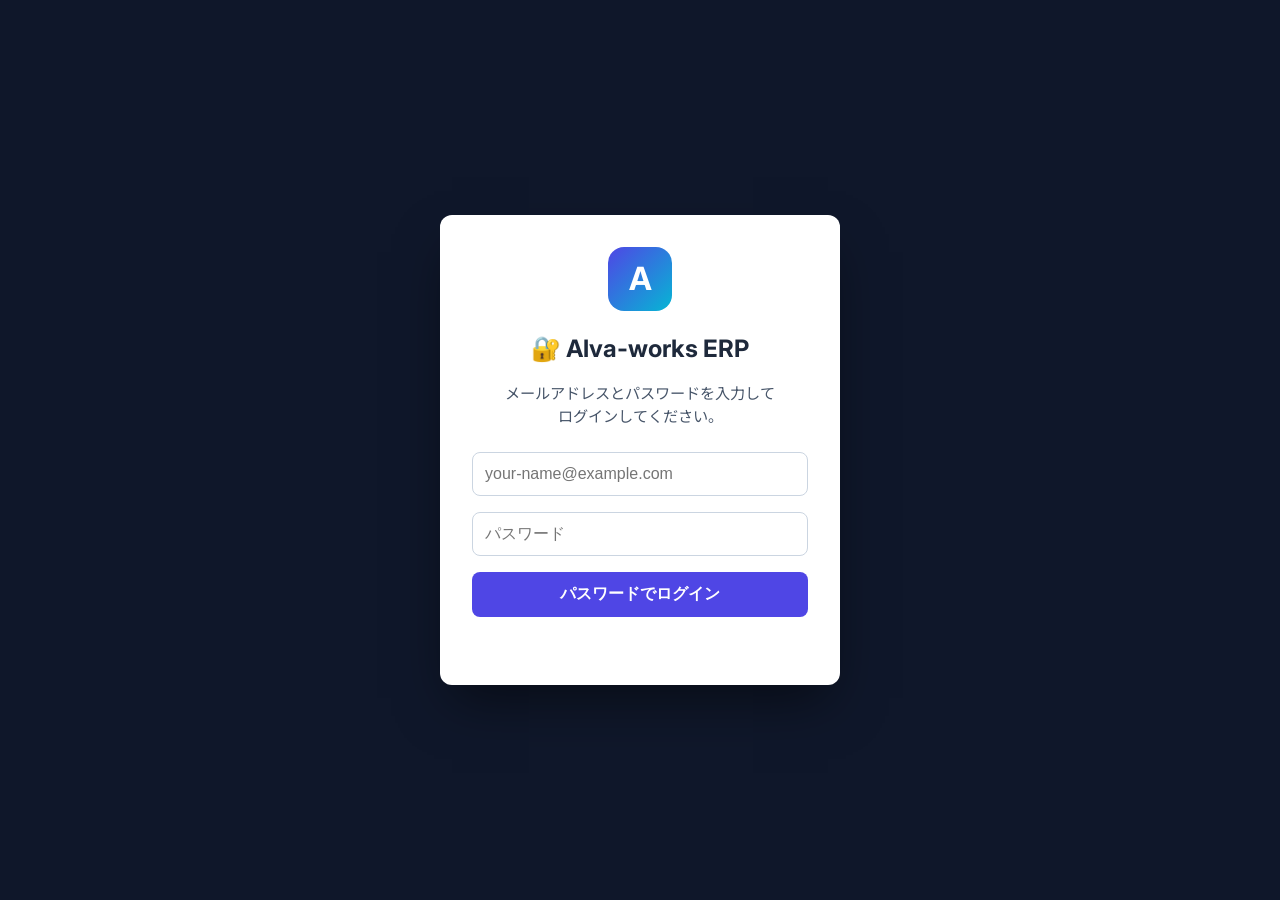
==== commit d426233e: "fix(inventory): prevent lot cost trend card overflow across viewport widths (v2026.11.27-lot-card-re" ====
--- a/index.html
+++ b/index.html
@@ -23,7 +23,7 @@
   <meta http-equiv="Pragma" content="no-cache">
   <meta http-equiv="Expires" content="0">
 
-  <link rel="stylesheet" href="css/style.css?v=20261127_payroll_deduction_label">
+  <link rel="stylesheet" href="css/style.css?v=20261127_lot_card_responsive">
   <link rel="stylesheet" href="css/print.css?v=20261118_print_pagebreak_fix" media="print">
   <!-- ブラウザ内AI文字認識（OCR）エンジン -->
   <script src="https://cdn.jsdelivr.net/npm/tesseract.js@5/dist/tesseract.min.js"></script>
@@ -343,7 +343,7 @@
           style="margin-left: auto; display: inline-flex; align-items: center; gap: 6px; font-size: 11px; color: #64748b; font-weight: 600; padding: 4px 8px;">
           <span>システムバージョン:</span>
           <span
-            style="color: #047857; font-weight: 700; background: #ecfdf5; border: 1px solid #a7f3d0; padding: 1px 8px; border-radius: 9999px;">v2026.11.27-payroll-deduction-label</span>
+            style="color: #047857; font-weight: 700; background: #ecfdf5; border: 1px solid #a7f3d0; padding: 1px 8px; border-radius: 9999px;">v2026.11.27-lot-card-responsive</span>
         </div>
       </div>
 
@@ -5949,7 +5949,7 @@
           <div style="display: flex; align-items: center; gap: 8px; flex-wrap: wrap;">
             <h2 class="view-screen-title" style="margin: 0;">勤怠管理・退勤タイムカード</h2>
             <span
-              style="font-size: 10px; color: #047857; font-weight: 700; background: #ecfdf5; border: 1px solid #a7f3d0; padding: 1px 7px; border-radius: 9999px;">v2026.11.27-payroll-deduction-label</span>
+              style="font-size: 10px; color: #047857; font-weight: 700; background: #ecfdf5; border: 1px solid #a7f3d0; padding: 1px 7px; border-radius: 9999px;">v2026.11.27-lot-card-responsive</span>
           </div>
           <span class="view-screen-subtitle">休憩1時間自動控除・ワンタップ出退勤打刻・月次出勤簿・打刻漏れ修正</span>
         </div>
@@ -8637,7 +8637,7 @@
   <div class="toast-container" id="toastContainer"></div>
 
   <!-- JavaScript エントリーポイント (file:// 及び http:// 部分両対応) -->
-  <script src="js/app.bundle.js?v=20261127_payroll_deduction_label"></script>
+  <script src="js/app.bundle.js?v=20261127_lot_card_responsive"></script>
 </body>
 
 </html>
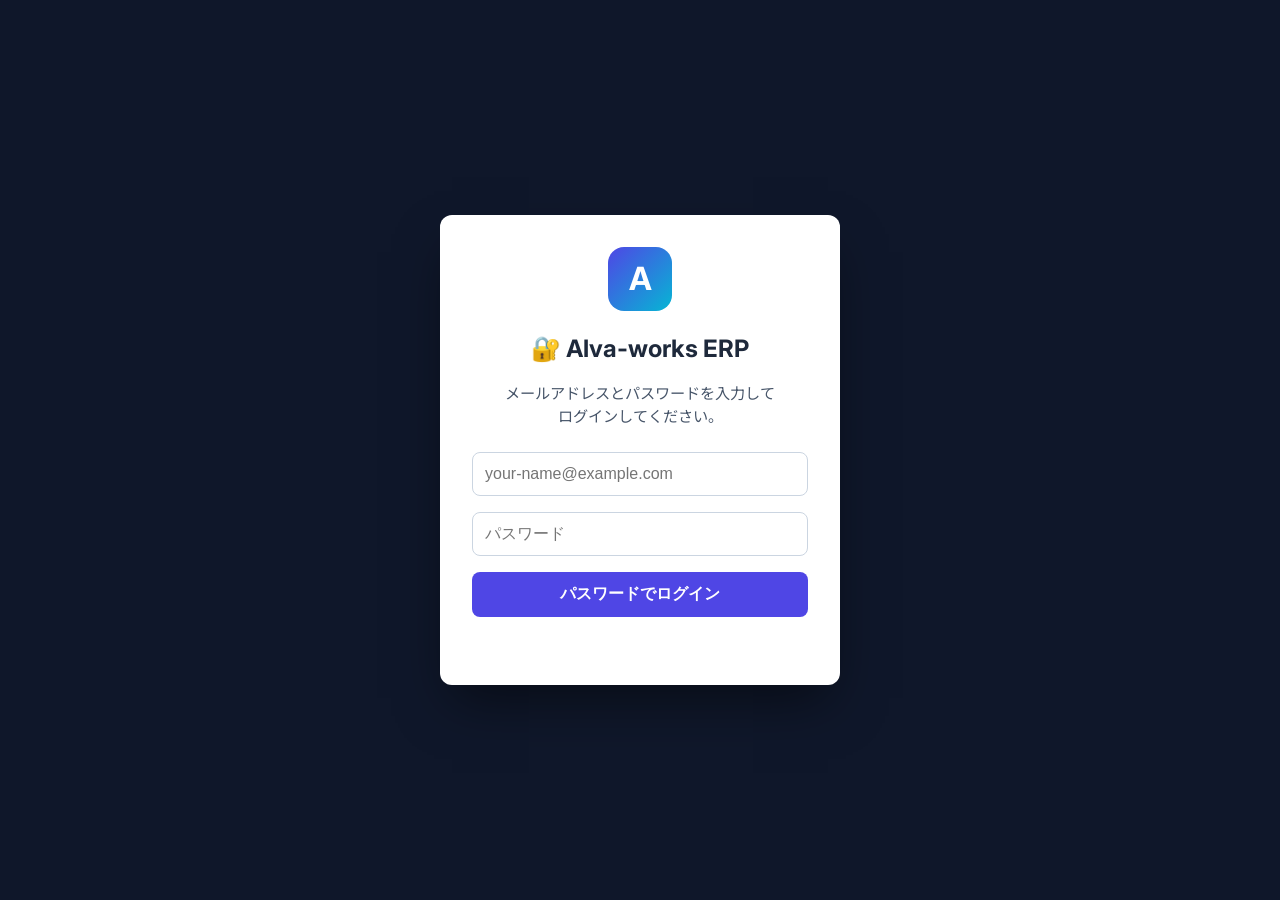
==== commit 92dfaaac: "fix(invoice): lock English switch on issued Japanese docs and restore tax/remarks on revert (v2026.1" ====
--- a/index.html
+++ b/index.html
@@ -23,7 +23,7 @@
   <meta http-equiv="Pragma" content="no-cache">
   <meta http-equiv="Expires" content="0">
 
-  <link rel="stylesheet" href="css/style.css?v=20261127_lot_card_responsive">
+  <link rel="stylesheet" href="css/style.css?v=20261127_doc_lang_guard">
   <link rel="stylesheet" href="css/print.css?v=20261118_print_pagebreak_fix" media="print">
   <!-- ブラウザ内AI文字認識（OCR）エンジン -->
   <script src="https://cdn.jsdelivr.net/npm/tesseract.js@5/dist/tesseract.min.js"></script>
@@ -343,7 +343,7 @@
           style="margin-left: auto; display: inline-flex; align-items: center; gap: 6px; font-size: 11px; color: #64748b; font-weight: 600; padding: 4px 8px;">
           <span>システムバージョン:</span>
           <span
-            style="color: #047857; font-weight: 700; background: #ecfdf5; border: 1px solid #a7f3d0; padding: 1px 8px; border-radius: 9999px;">v2026.11.27-lot-card-responsive</span>
+            style="color: #047857; font-weight: 700; background: #ecfdf5; border: 1px solid #a7f3d0; padding: 1px 8px; border-radius: 9999px;">v2026.11.27-doc-lang-guard</span>
         </div>
       </div>
 
@@ -434,6 +434,10 @@
                 🌐 English（海外輸出）
               </button>
             </div>
+          </div>
+          <div id="docLangLockHint"
+            style="display: none; font-size: 0.68rem; color: #b45309; background: #fffbeb; border: 1px solid #fde68a; border-radius: 5px; padding: 3px 7px; font-weight: 600; line-height: 1.35;">
+            🔒 確定発行済みの日本語伝票はEnglishモードに切り替えできません（変更する場合は「確定取消」後に操作してください）
           </div>
 
           <!-- 海外輸出（English）モード専用：通貨・Incoterms・輸送経路・出荷元・梱包・英語銀行情報パネル -->
@@ -5949,7 +5953,7 @@
           <div style="display: flex; align-items: center; gap: 8px; flex-wrap: wrap;">
             <h2 class="view-screen-title" style="margin: 0;">勤怠管理・退勤タイムカード</h2>
             <span
-              style="font-size: 10px; color: #047857; font-weight: 700; background: #ecfdf5; border: 1px solid #a7f3d0; padding: 1px 7px; border-radius: 9999px;">v2026.11.27-lot-card-responsive</span>
+              style="font-size: 10px; color: #047857; font-weight: 700; background: #ecfdf5; border: 1px solid #a7f3d0; padding: 1px 7px; border-radius: 9999px;">v2026.11.27-doc-lang-guard</span>
           </div>
           <span class="view-screen-subtitle">休憩1時間自動控除・ワンタップ出退勤打刻・月次出勤簿・打刻漏れ修正</span>
         </div>
@@ -8637,7 +8641,7 @@
   <div class="toast-container" id="toastContainer"></div>
 
   <!-- JavaScript エントリーポイント (file:// 及び http:// 部分両対応) -->
-  <script src="js/app.bundle.js?v=20261127_lot_card_responsive"></script>
+  <script src="js/app.bundle.js?v=20261127_doc_lang_guard"></script>
 </body>
 
 </html>
